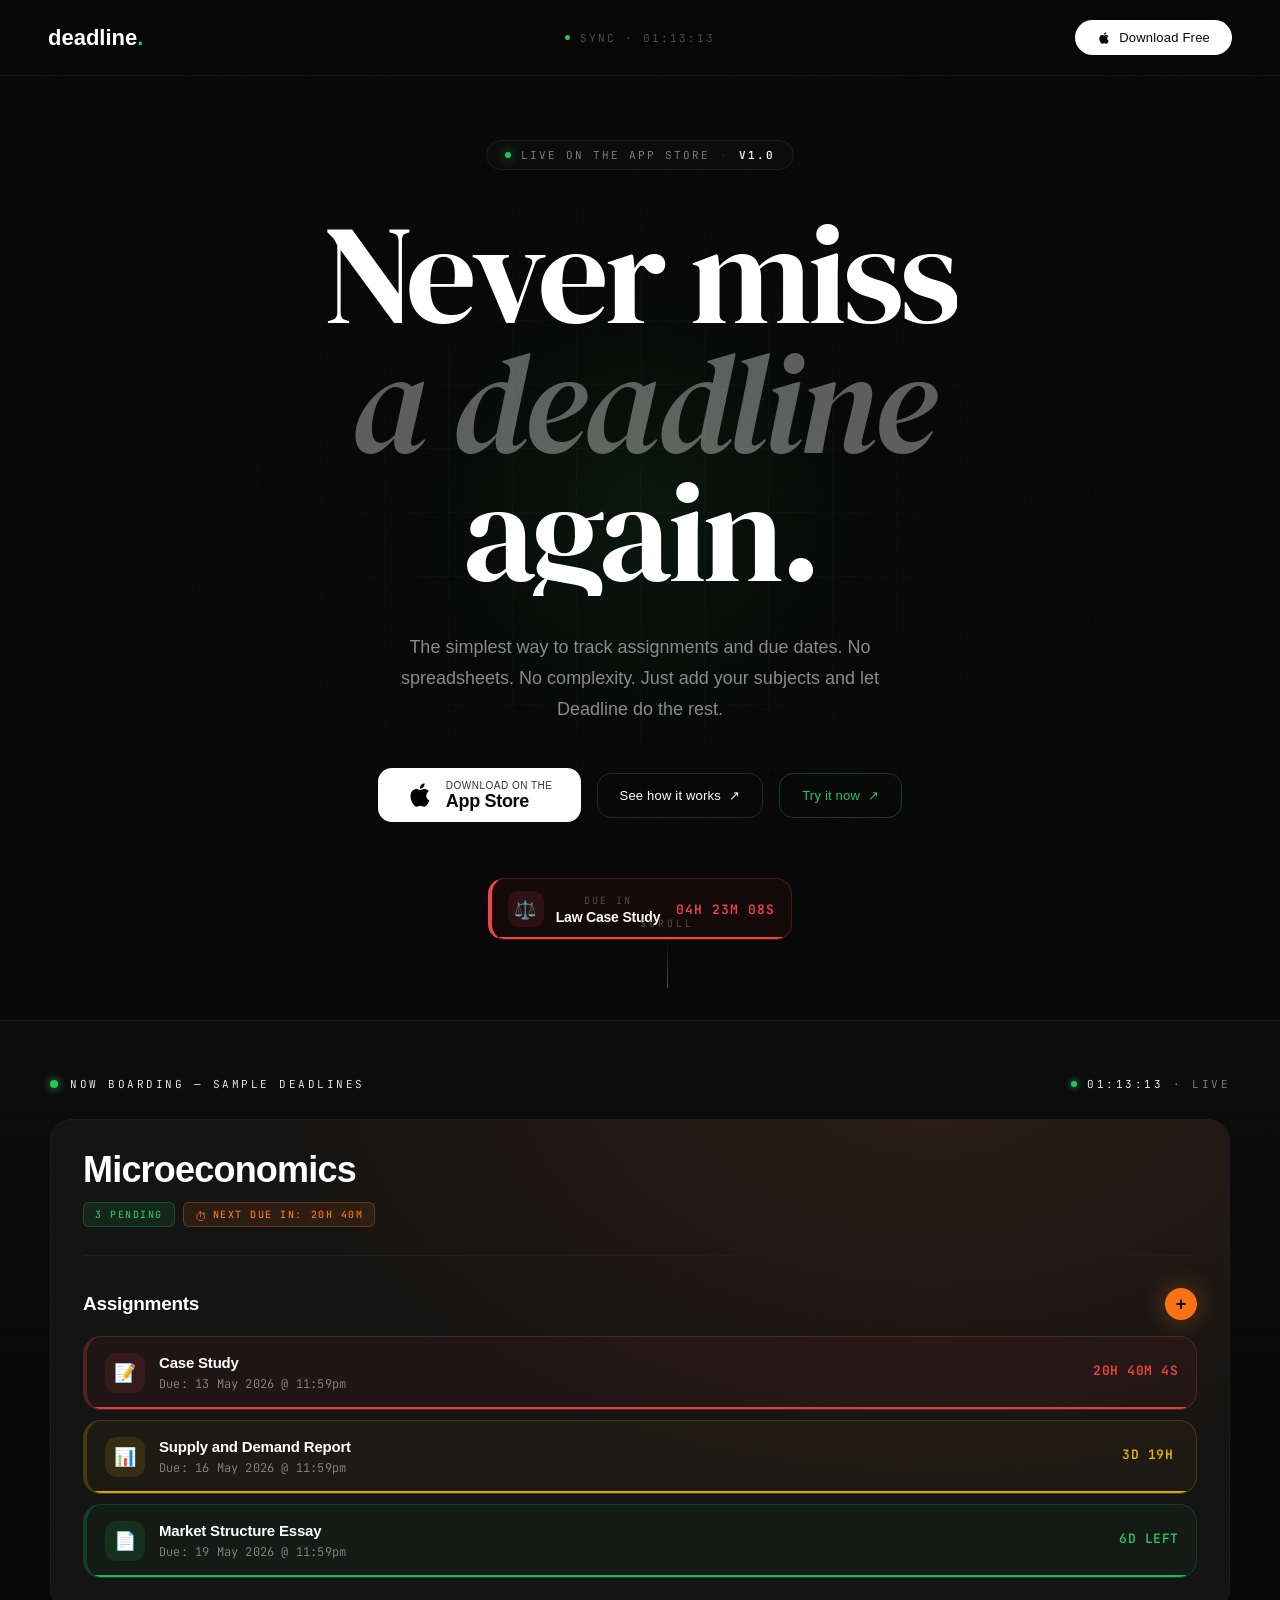
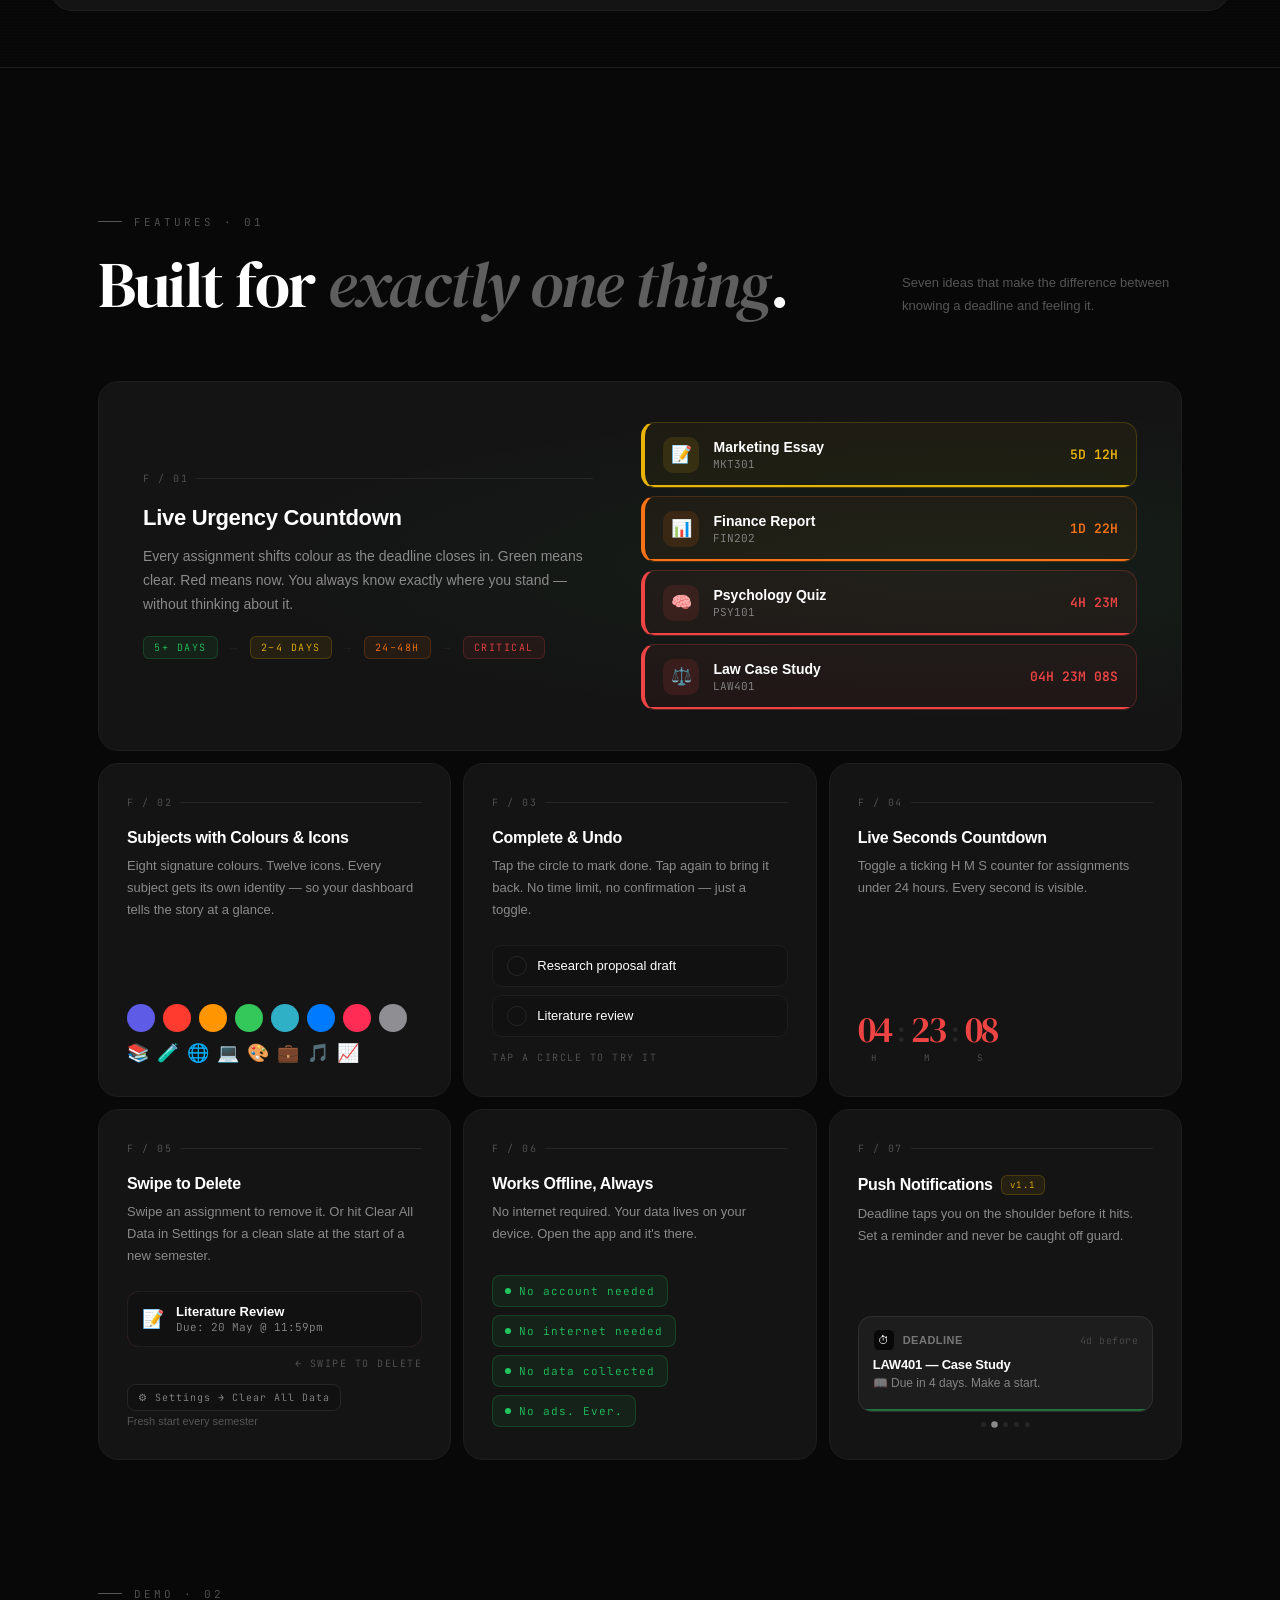
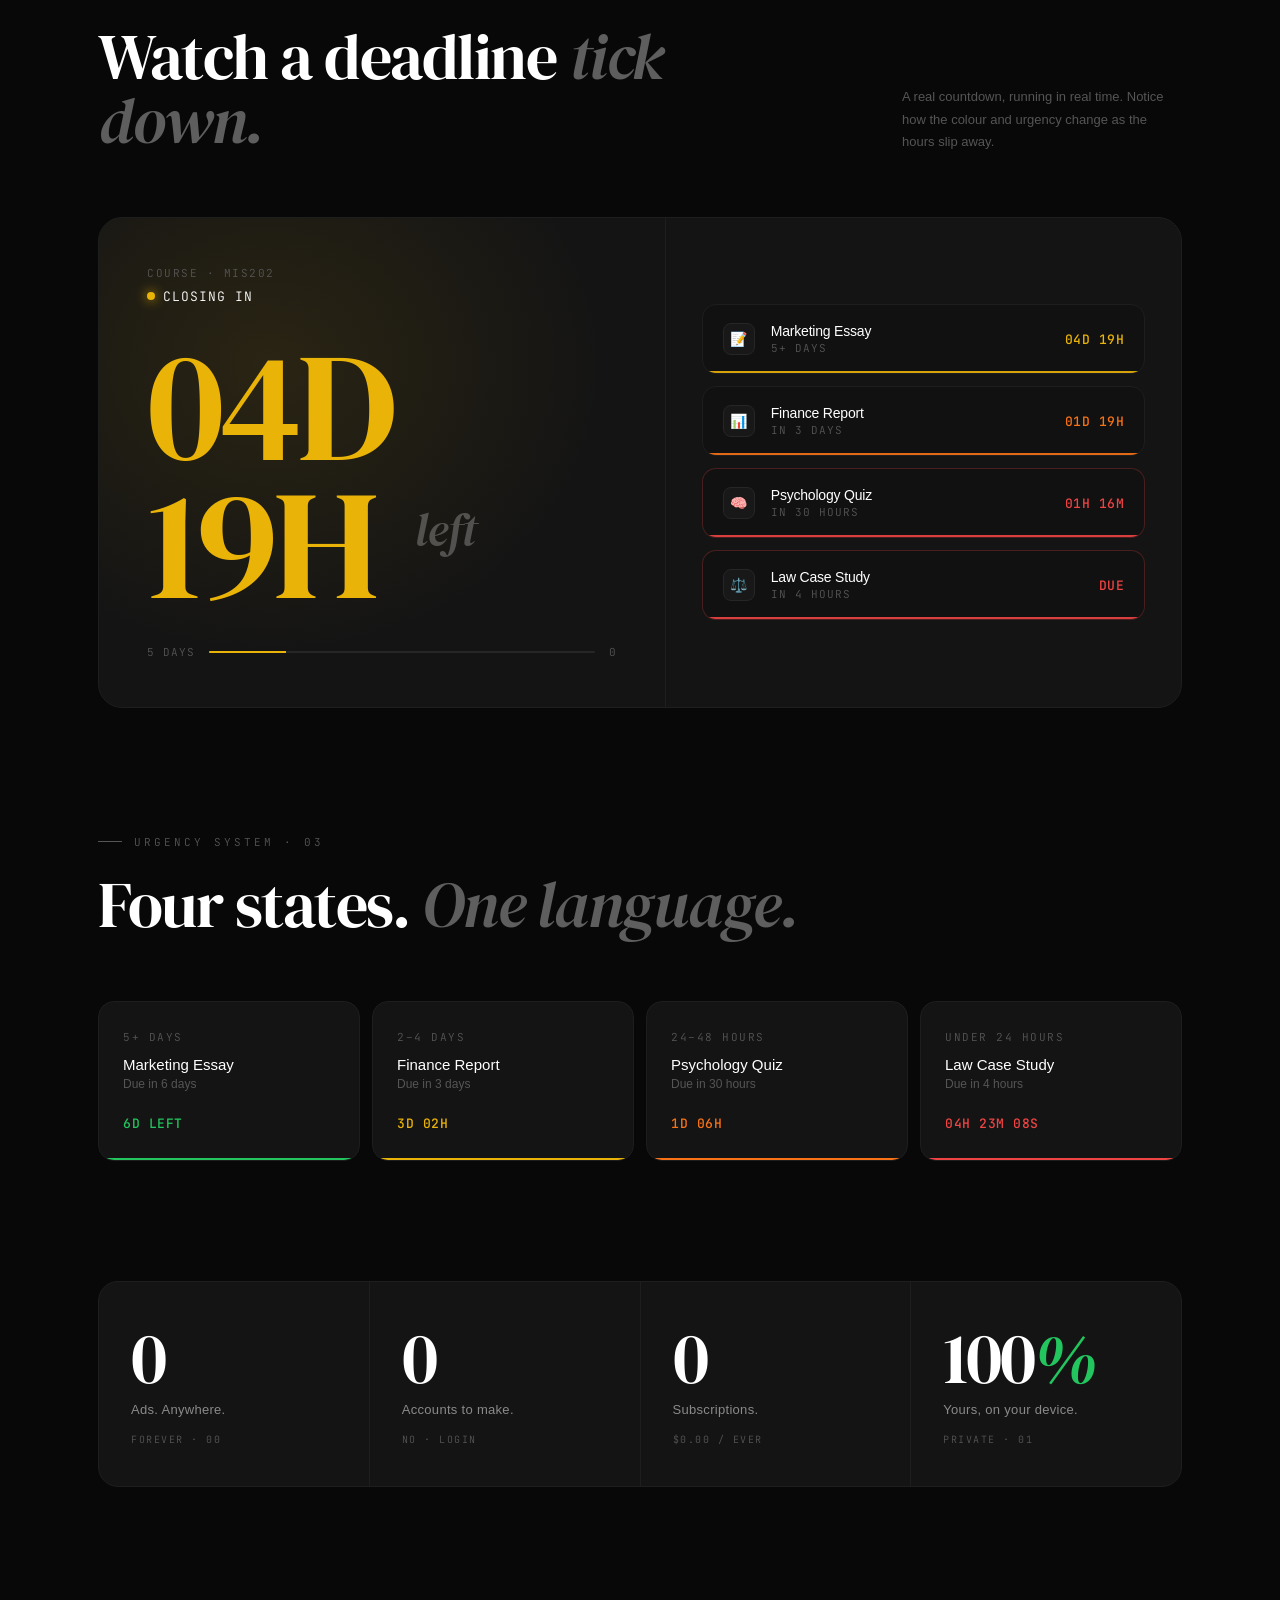
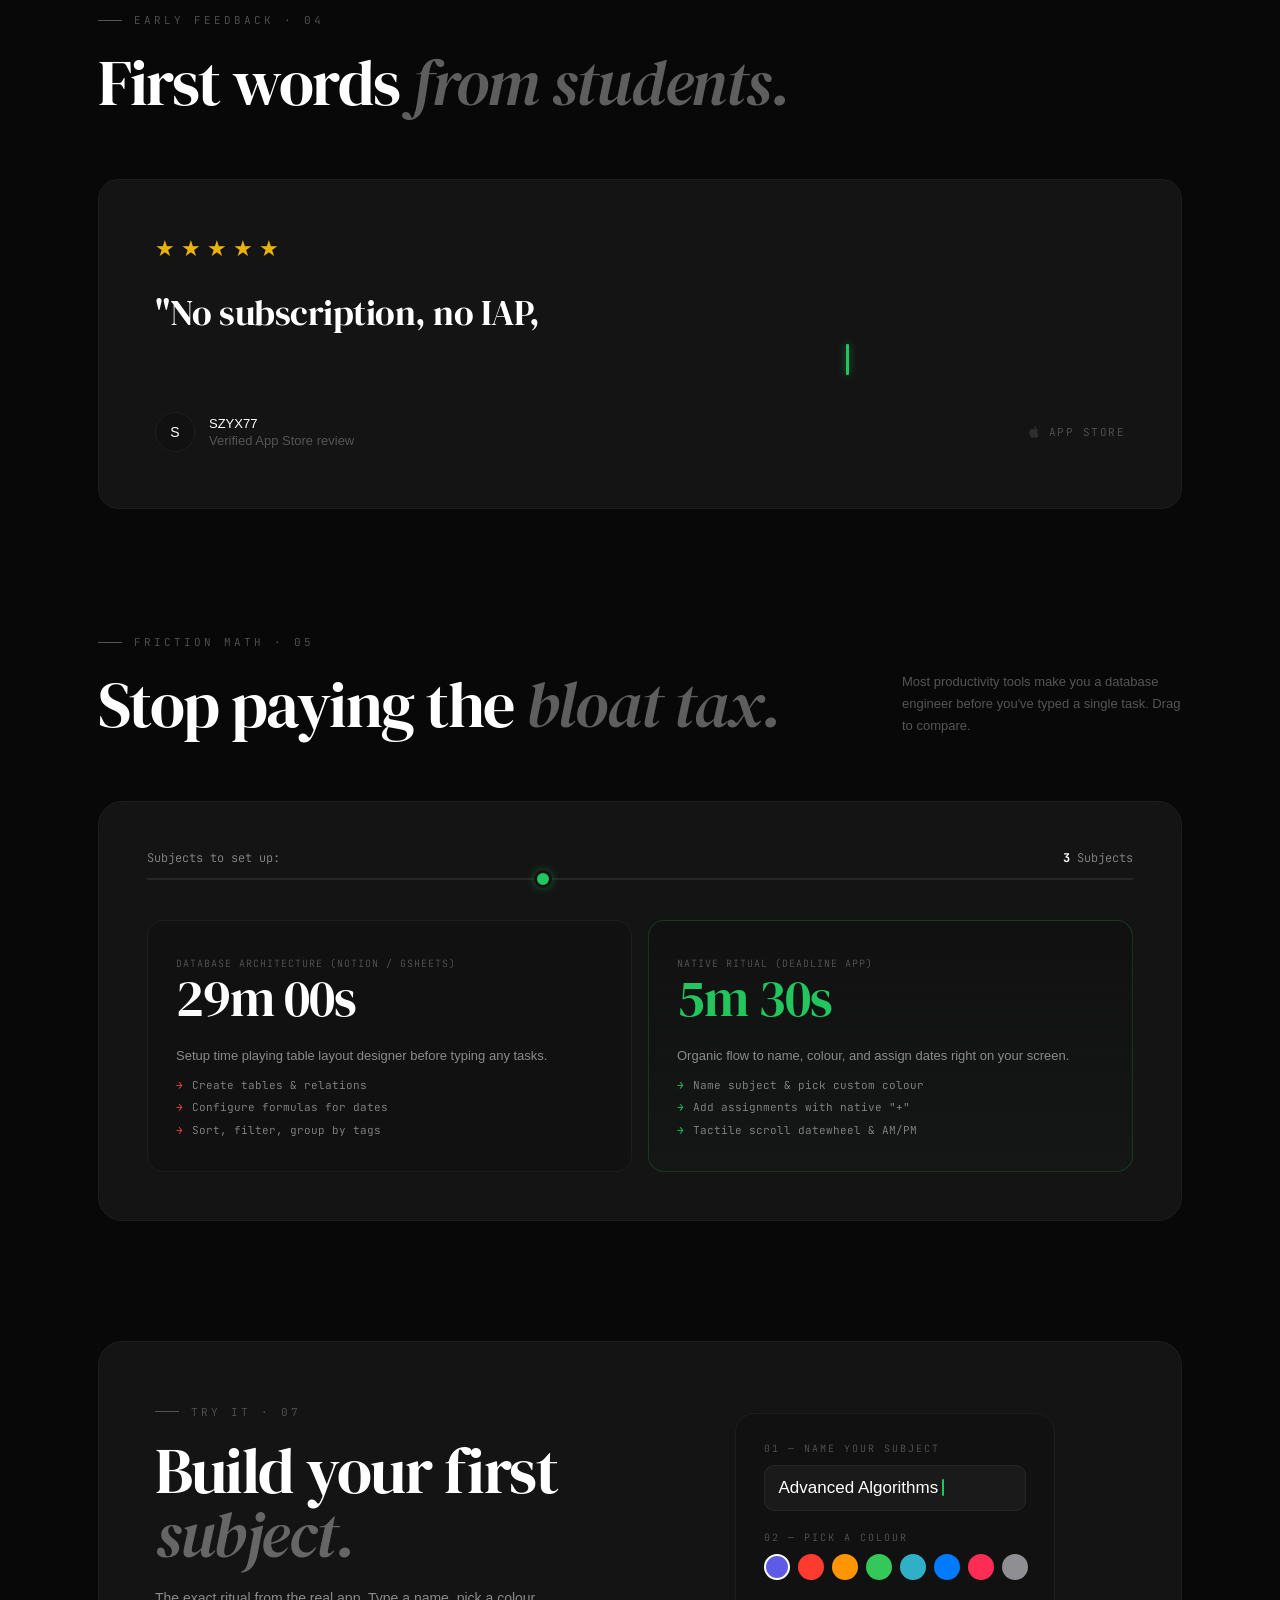
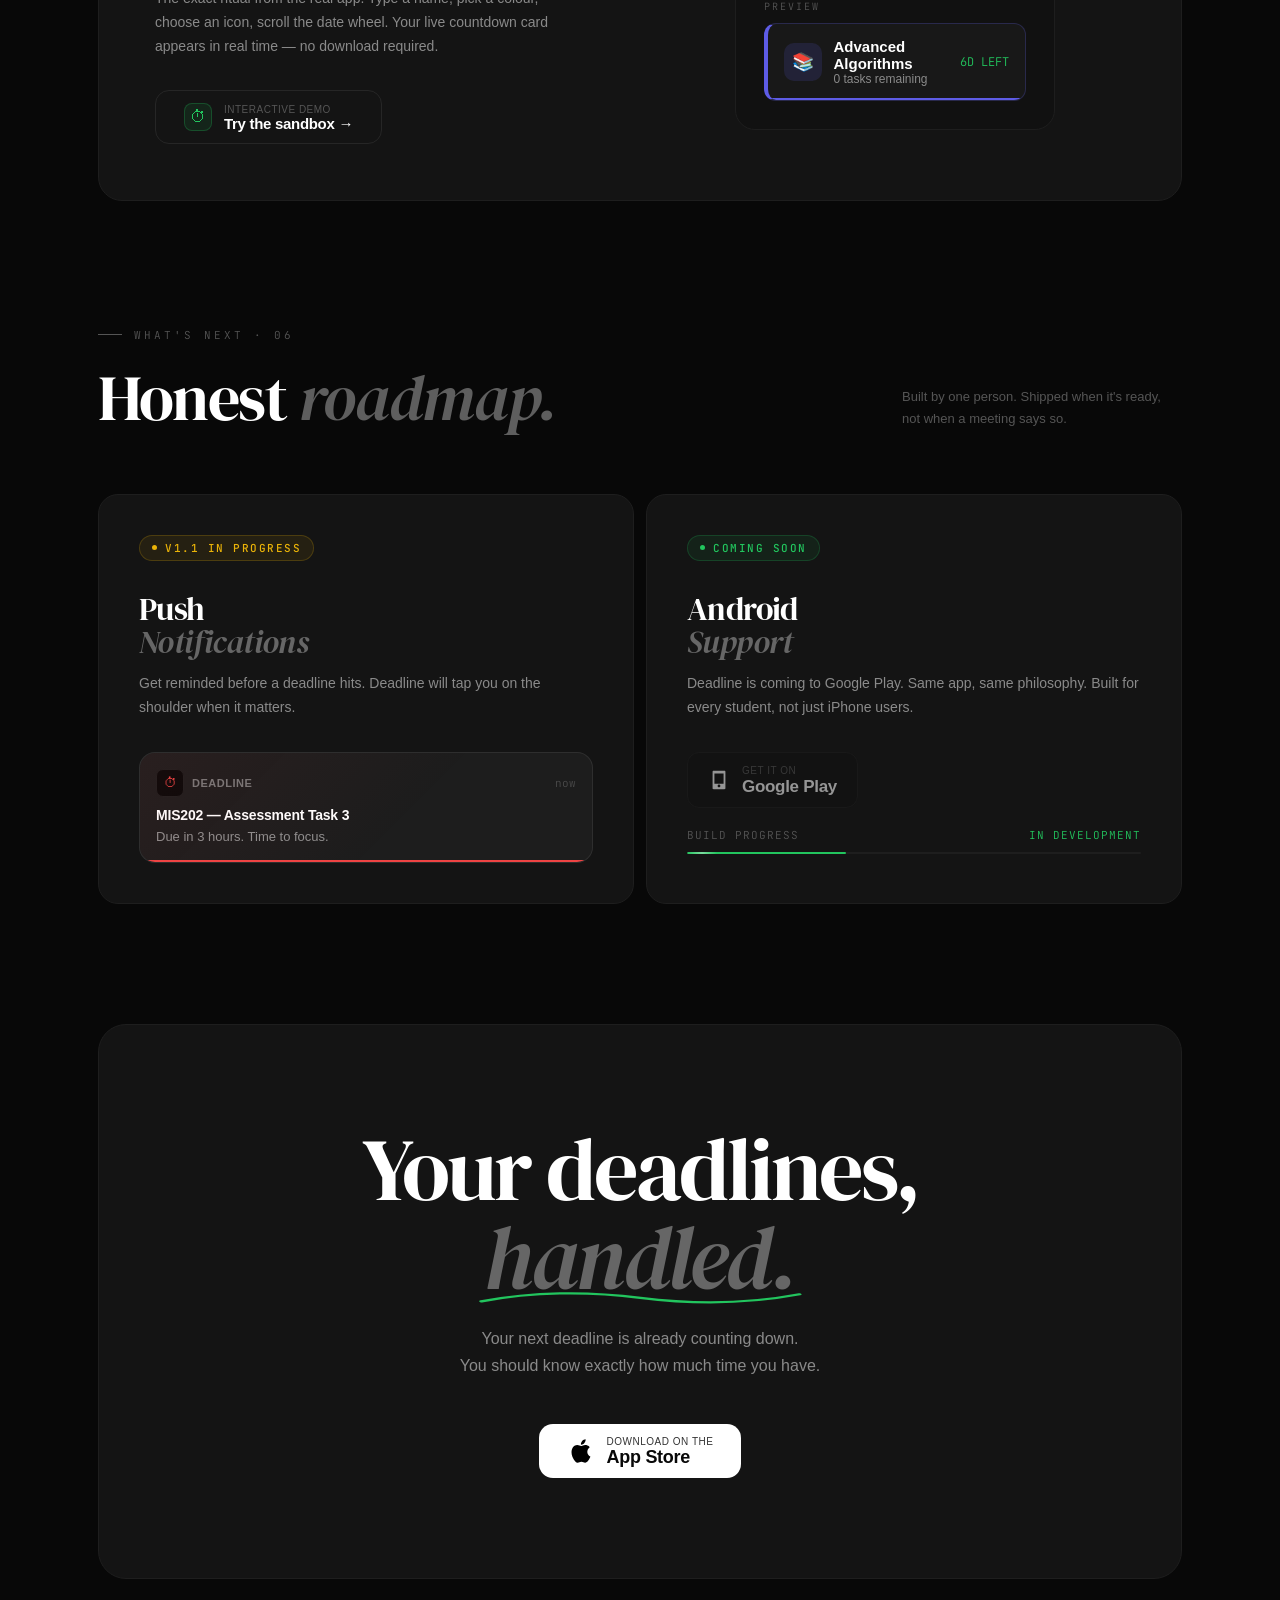
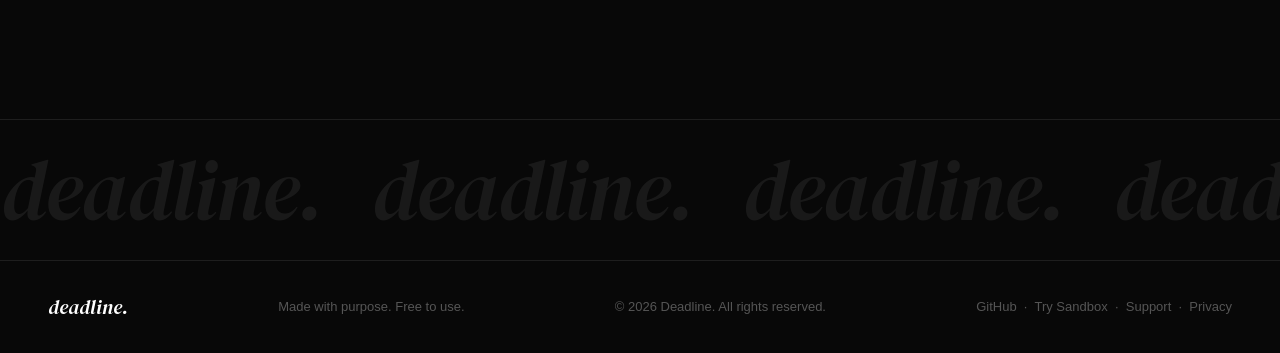
==== index.html @ 19427eda "feat: add Umami analytics to website" ====
<!DOCTYPE html>
<html lang="en">
<head>
<meta charset="UTF-8">
<meta name="viewport" content="width=device-width, initial-scale=1.0">
<title>Deadline. — Never Miss an Assignment Again</title>
<meta name="description" content="The simplest way for students to track assignments and due dates. Free, no login, no ads. Built by a student, for students.">
<link rel="preconnect" href="https://api.fontshare.com" crossorigin>
<link rel="preconnect" href="https://fonts.googleapis.com" crossorigin>
<link href="https://api.fontshare.com/v2/css?f[]=satoshi@300,400,500,700&display=swap" rel="stylesheet">
<link href="https://fonts.googleapis.com/css2?family=DM+Serif+Display:ital@0;1&family=JetBrains+Mono:wght@400;500&display=swap" rel="stylesheet">
<style>
  :root {
    --black: #080808;
    --dark: #111111;
    --card: #141414;
    --card-2: #181818;
    --border: #1e1e1e;
    --border-2: #262626;
    --white: #ffffff;
    --muted: #555555;
    --muted-2: #8a8a8a;
    --green: #22c55e;
    --yellow: #eab308;
    --orange: #f97316;
    --red: #ef4444;
    --mono: 'JetBrains Mono', ui-monospace, monospace;
  }

  * { margin: 0; padding: 0; box-sizing: border-box; }
  html { scroll-behavior: smooth; }

  body {
    background: var(--black);
    color: var(--white);
    font-family: 'Satoshi', sans-serif;
    font-weight: 300;
    overflow-x: hidden;
    cursor: default;
  }

  /* ── NOISE OVERLAY ── */
  body::before {
    content: '';
    position: fixed;
    inset: 0;
    background-image: url("data:image/svg+xml,%3Csvg viewBox='0 0 256 256' xmlns='http://www.w3.org/2000/svg'%3E%3Cfilter id='noise'%3E%3CfeTurbulence type='fractalNoise' baseFrequency='0.9' numOctaves='4' stitchTiles='stitch'/%3E%3C/filter%3E%3Crect width='100%25' height='100%25' filter='url(%23noise)' opacity='0.03'/%3E%3C/svg%3E");
    pointer-events: none;
    z-index: 0;
    opacity: 0.4;
  }

  /* ── SCROLL PROGRESS BAR ── */
  .scroll-progress {
    position: fixed;
    top: 0; left: 0;
    height: 2px;
    width: 0%;
    background: linear-gradient(90deg, var(--green), var(--yellow) 40%, var(--orange) 75%, var(--red));
    z-index: 200;
    transition: width 0.08s linear;
  }

  /* ── NAV ── */
  nav {
    position: fixed;
    top: 0; left: 0; right: 0;
    z-index: 100;
    padding: 20px 48px;
    display: flex;
    justify-content: space-between;
    align-items: center;
    border-bottom: 1px solid rgba(255,255,255,0.04);
    backdrop-filter: blur(20px);
    background: rgba(8,8,8,0.8);
  }

  .nav-logo {
    font-family: 'Satoshi', sans-serif;
    font-size: 22px;
    font-weight: 700;
    color: var(--white);
    text-decoration: none;
    display: inline-flex;
    align-items: baseline;
  }
  .nav-logo span { color: var(--green); display: inline-block; transition: transform .3s ease; }
  .nav-logo:hover span { transform: translateY(-3px) scale(1.5); }

  .nav-time {
    position: absolute;
    left: 50%;
    top: 50%;
    transform: translate(-50%, -50%);
    font-family: var(--mono);
    font-size: 11px;
    letter-spacing: 2px;
    color: var(--muted);
    text-transform: uppercase;
    display: flex;
    gap: 10px;
    align-items: center;
  }
  .nav-time .dot {
    width: 5px; height: 5px;
    border-radius: 50%;
    background: var(--green);
    animation: pulse-dot 2s ease-in-out infinite;
  }

  .nav-cta {
    display: inline-flex;
    align-items: center;
    gap: 8px;
    padding: 10px 22px;
    background: var(--white);
    color: var(--black);
    border-radius: 100px;
    font-size: 13px;
    font-weight: 500;
    text-decoration: none;
    transition: all 0.2s;
    letter-spacing: 0.2px;
  }

  .nav-cta:hover { background: #e0e0e0; transform: translateY(-1px); }

  /* ── HERO ── */
  .hero {
    position: relative;
    min-height: 100vh;
    display: flex;
    flex-direction: column;
    align-items: center;
    justify-content: center;
    text-align: center;
    padding: 140px 24px 80px;
    z-index: 1;
    overflow: hidden;
  }

  /* hero grid backdrop */
  .hero-grid {
    position: absolute;
    inset: 0;
    background-image:
      linear-gradient(rgba(255,255,255,0.025) 1px, transparent 1px),
      linear-gradient(90deg, rgba(255,255,255,0.025) 1px, transparent 1px);
    background-size: 64px 64px;
    mask-image: radial-gradient(ellipse at center, black 0%, transparent 75%);
    -webkit-mask-image: radial-gradient(ellipse at center, black 0%, transparent 75%);
    pointer-events: none;
    animation: grid-drift 30s linear infinite;
  }
  @keyframes grid-drift {
    from { background-position: 0 0, 0 0; }
    to { background-position: 64px 64px, 64px 64px; }
  }

  /* hero spotlight follows cursor */
  .hero-spotlight {
    position: absolute;
    inset: 0;
    pointer-events: none;
    background: radial-gradient(circle 400px at var(--mx, 50%) var(--my, 50%), rgba(34,197,94,0.08), transparent 60%);
    transition: background-position 0.3s;
  }

  .hero-inner { position: relative; z-index: 2; display: flex; flex-direction: column; align-items: center; }

  .hero-eyebrow {
    display: inline-flex;
    align-items: center;
    gap: 10px;
    padding: 7px 18px;
    border: 1px solid var(--border);
    border-radius: 100px;
    font-size: 11px;
    color: var(--muted-2);
    letter-spacing: 2px;
    text-transform: uppercase;
    margin-bottom: 40px;
    animation: fadeUp 0.8s ease both;
    background: rgba(20,20,20,0.4);
    font-family: var(--mono);
  }

  .hero-eyebrow-dot {
    width: 6px; height: 6px;
    border-radius: 50%;
    background: var(--green);
    animation: pulse-dot 2s ease-in-out infinite;
    box-shadow: 0 0 12px var(--green);
  }
  .hero-eyebrow .sep { color: var(--border-2); }
  .hero-eyebrow .count { color: var(--white); font-weight: 500; }

  @keyframes pulse-dot {
    0%,100% { opacity: 1; transform: scale(1); }
    50% { opacity: 0.4; transform: scale(1.3); }
  }

  .hero h1 {
    font-family: 'DM Serif Display', serif;
    font-size: clamp(56px, 11vw, 140px);
    line-height: 0.92;
    letter-spacing: -4px;
    margin-bottom: 36px;
    font-weight: 400;
  }

  .hero h1 .line {
    display: block;
    overflow: hidden;
  }

  .hero h1 .line > span {
    display: inline-block;
    transform: translateY(110%);
    animation: rise 0.9s cubic-bezier(.2,.7,.2,1) forwards;
  }
  .hero h1 .line:nth-child(1) > span { animation-delay: 0.05s; }
  .hero h1 .line:nth-child(2) > span { animation-delay: 0.18s; }
  .hero h1 .line:nth-child(3) > span { animation-delay: 0.31s; }

  @keyframes rise {
    from { transform: translateY(110%); }
    to { transform: translateY(0); }
  }

  .hero h1 em {
    font-style: italic;
    color: rgba(255,255,255,0.35);
    font-family: 'DM Serif Display', serif;
  }

  /* scramble target — keeps inherited italic colour, no green flash */
  .scramble {
    display: inline-block;
    font-style: italic;
    position: relative;
  }

  .hero-sub {
    font-size: clamp(15px, 1.5vw, 18px);
    color: var(--muted-2);
    max-width: 520px;
    line-height: 1.7;
    margin-bottom: 44px;
    animation: fadeUp 0.8s 0.55s ease both;
    font-weight: 300;
  }

  .hero-actions {
    display: flex;
    gap: 16px;
    align-items: center;
    flex-wrap: wrap;
    justify-content: center;
    animation: fadeUp 0.8s 0.7s ease both;
    margin-bottom: 56px;
  }

  /* Live countdown chip below CTA */
  .live-chip {
    display: inline-flex;
    align-items: center;
    gap: 12px;
    padding: 12px 16px;
    border: 1px solid rgba(239,68,68,0.25);
    border-left: 4px solid var(--red);
    border-radius: 16px;
    background: rgba(239,68,68,0.05);
    font-family: var(--mono);
    font-size: 12px;
    letter-spacing: 1px;
    color: var(--muted-2);
    animation: fadeUp 0.8s 0.85s ease both;
    position: relative;
    overflow: hidden;
  }
  .live-chip .live-icon {
    width: 36px; height: 36px;
    border-radius: 10px;
    background: rgba(239,68,68,0.12);
    display: grid; place-items: center;
    font-size: 18px;
    flex-shrink: 0;
  }
  .live-chip .live-label { color: var(--muted); font-size: 10px; letter-spacing: 2px; text-transform: uppercase; margin-bottom: 2px; }
  .live-chip .live-title { color: var(--white); font-family: 'Satoshi', sans-serif; font-weight: 600; letter-spacing: -0.2px; font-size: 14px; }
  .live-chip .live-time { color: var(--red); font-weight: 600; font-size: 13px; margin-left: 4px; }
  .live-chip .live-pulse {
    position: absolute;
    bottom: 0; left: 0; right: 0;
    height: 2px;
    background: var(--red);
    animation: pulse-line 1.2s ease-in-out infinite;
  }

  /* ── APP STORE BADGE ── */
  .appstore-badge {
    display: inline-flex;
    align-items: center;
    gap: 12px;
    padding: 12px 28px;
    background: var(--white);
    color: var(--black);
    border-radius: 14px;
    text-decoration: none;
    transition: all 0.25s;
    position: relative;
    overflow: hidden;
  }
  .appstore-badge::after {
    content: '';
    position: absolute;
    inset: 0;
    background: linear-gradient(120deg, transparent 30%, rgba(0,0,0,0.06) 50%, transparent 70%);
    transform: translateX(-100%);
    transition: transform 0.6s ease;
  }
  .appstore-badge:hover { background: #e8e8e8; transform: translateY(-2px); box-shadow: 0 12px 40px rgba(255,255,255,0.1); }
  .appstore-badge:hover::after { transform: translateX(100%); }

  .appstore-badge-left svg { display: block; }

  .appstore-badge-text {
    display: flex;
    flex-direction: column;
    align-items: flex-start;
    gap: 1px;
  }

  .appstore-badge-text .small {
    font-size: 10px;
    font-weight: 400;
    letter-spacing: 0.5px;
    color: #333;
    text-transform: uppercase;
  }

  .appstore-badge-text .big {
    font-size: 18px;
    font-weight: 600;
    color: var(--black);
    letter-spacing: -0.3px;
    line-height: 1;
  }

  .ghost-btn {
    display: inline-flex;
    align-items: center;
    gap: 8px;
    padding: 14px 22px;
    border: 1px solid var(--border-2);
    border-radius: 14px;
    color: var(--white);
    text-decoration: none;
    font-size: 13px;
    font-weight: 400;
    letter-spacing: 0.2px;
    transition: all .2s;
    font-family: 'Satoshi', sans-serif;
  }
  .ghost-btn:hover { border-color: var(--muted); background: var(--card); }
  .ghost-btn .arrow { transition: transform .3s; }
  .ghost-btn:hover .arrow { transform: translate(2px, -2px); }

  /* ── SCROLL INDICATOR ── */
  .scroll-hint {
    position: absolute;
    bottom: 32px;
    left: 50%;
    transform: translateX(-50%);
    display: flex;
    flex-direction: column;
    align-items: center;
    gap: 10px;
    color: var(--muted);
    font-size: 10px;
    letter-spacing: 3px;
    text-transform: uppercase;
    font-family: var(--mono);
    animation: fadeUp 1s 1s ease both;
    z-index: 3;
  }

  .scroll-line {
    width: 1px;
    height: 48px;
    background: linear-gradient(to bottom, transparent, var(--muted));
    position: relative;
    overflow: hidden;
  }
  .scroll-line::after {
    content: '';
    position: absolute;
    top: -50%;
    left: 0; right: 0;
    height: 30%;
    background: linear-gradient(to bottom, transparent, var(--green));
    animation: scrollLine 2.2s ease-in-out infinite;
  }

  @keyframes scrollLine {
    0% { transform: translateY(0); }
    100% { transform: translateY(350%); }
  }

  /* ── DEPARTURES BOARD ── */
  .board-wrap {
    position: relative;
    z-index: 1;
    padding: 56px 48px;
    border-top: 1px solid var(--border);
    border-bottom: 1px solid var(--border);
    background:
      linear-gradient(180deg, rgba(20,20,20,0.4), rgba(8,8,8,0.4)),
      repeating-linear-gradient(0deg, rgba(255,255,255,0.012) 0, rgba(255,255,255,0.012) 1px, transparent 1px, transparent 3px);
  }
  .board-inner {
    max-width: 1180px;
    margin: 0 auto;
  }
  .board-header {
    display: flex;
    justify-content: space-between;
    align-items: center;
    margin-bottom: 28px;
    font-family: var(--mono);
    font-size: 11px;
    letter-spacing: 2.5px;
    text-transform: uppercase;
    color: var(--muted);
  }
  .board-title { display: inline-flex; align-items: center; gap: 12px; color: var(--white); }
  .board-lamp {
    width: 8px; height: 8px;
    border-radius: 50%;
    background: var(--green);
    box-shadow: 0 0 10px var(--green);
    animation: pulse-dot 2s ease-in-out infinite;
  }
  .board-clock { color: var(--muted-2); display: inline-flex; gap: 10px; align-items: center; }
  .board-clock .dot {
    width: 6px; height: 6px; border-radius: 50%;
    background: var(--green);
    box-shadow: 0 0 6px var(--green);
    animation: pulse-dot 1.4s ease-in-out infinite;
  }
  .board-clock #boardClock { color: var(--white); font-variant-numeric: tabular-nums; }

  /* ── SAMPLE APP MOCK (replaces departures table) ── */
  .app-mock {
    border: 1px solid var(--border);
    border-radius: 22px;
    overflow: hidden;
    background: var(--card);
    padding: 32px;
    position: relative;
  }
  .app-mock::before {
    content: '';
    position: absolute;
    inset: 0;
    background: radial-gradient(ellipse at 75% -10%, rgba(249,115,22,0.10), transparent 55%);
    pointer-events: none;
  }
  .app-mock-inner { position: relative; z-index: 1; }
  .app-mock-head {
    margin-bottom: 32px;
    padding-bottom: 28px;
    border-bottom: 1px solid var(--border);
  }
  .app-mock-subject {
    font-family: 'Satoshi', sans-serif;
    font-size: clamp(26px, 3.2vw, 36px);
    font-weight: 700;
    letter-spacing: -0.8px;
    margin-bottom: 14px;
    color: var(--white);
    line-height: 1;
  }
  .app-mock-meta {
    display: flex; gap: 8px; align-items: center;
    flex-wrap: wrap;
  }
  .chip {
    display: inline-flex; align-items: center; gap: 6px;
    padding: 5px 11px;
    border-radius: 6px;
    font-family: var(--mono);
    font-size: 10px;
    letter-spacing: 1.5px;
    font-weight: 500;
    text-transform: uppercase;
  }
  .chip-green { background: rgba(34,197,94,0.10); color: var(--green); border: 1px solid rgba(34,197,94,0.28); }
  .chip-orange { background: rgba(249,115,22,0.10); color: var(--orange); border: 1px solid rgba(249,115,22,0.30); }
  .chip-orange .chip-icon {
    width: 12px; height: 12px;
    font-size: 12px;
    display: inline-grid; place-items: center;
  }
  .chip-orange #nextDue {
    color: var(--orange);
    font-variant-numeric: tabular-nums;
    margin-left: 2px;
  }

  .app-mock-section-head {
    display: flex; align-items: center; justify-content: space-between;
    margin-bottom: 16px;
  }
  .app-mock-section-label {
    font-family: 'Satoshi', sans-serif;
    font-size: 19px;
    font-weight: 700;
    letter-spacing: -0.3px;
    color: var(--white);
  }
  .app-mock-plus {
    width: 32px; height: 32px;
    border-radius: 50%;
    background: var(--orange);
    color: var(--black);
    display: grid; place-items: center;
    font-size: 18px;
    font-weight: 700;
    box-shadow: 0 0 24px rgba(249,115,22,0.4);
    line-height: 1;
  }

  .app-cards {
    display: flex;
    flex-direction: column;
    gap: 10px;
  }
  .app-card {
    position: relative;
    background: rgba(255,255,255,0.03);
    border: 1px solid rgba(255,255,255,0.08);
    border-left-width: 4px;
    border-radius: 18px;
    padding: 16px 18px;
    display: flex;
    align-items: center;
    gap: 14px;
    overflow: hidden;
    transition: transform .25s ease;
  }
  .app-card:hover { transform: translateY(-1px); }

  .app-card[data-color="green"] { border-left-color: var(--green); border-color: rgba(34,197,94,0.2); background: rgba(34,197,94,0.04); }
  .app-card[data-color="yellow"] { border-left-color: var(--yellow); border-color: rgba(234,179,8,0.2); background: rgba(234,179,8,0.04); }
  .app-card[data-color="orange"] { border-left-color: var(--orange); border-color: rgba(249,115,22,0.2); background: rgba(249,115,22,0.04); }
  .app-card[data-color="red"] { border-left-color: var(--red); border-color: rgba(239,68,68,0.25); background: rgba(239,68,68,0.05); }

  .ac-icon {
    width: 40px; height: 40px;
    border-radius: 12px;
    display: flex; align-items: center; justify-content: center;
    font-size: 18px;
    flex-shrink: 0;
  }
  .app-card[data-color="green"] .ac-icon { background: rgba(34,197,94,0.12); }
  .app-card[data-color="yellow"] .ac-icon { background: rgba(234,179,8,0.12); }
  .app-card[data-color="orange"] .ac-icon { background: rgba(249,115,22,0.12); }
  .app-card[data-color="red"] .ac-icon { background: rgba(239,68,68,0.12); }

  .ac-body { min-width: 0; flex: 1; }
  .ac-title {
    color: var(--white);
    font-family: 'Satoshi', sans-serif;
    font-weight: 600;
    font-size: 15px;
    letter-spacing: -0.2px;
    margin: 0 0 3px;
    line-height: 1.25;
    white-space: nowrap;
    overflow: hidden;
    text-overflow: ellipsis;
  }
  .ac-due {
    color: var(--muted-2);
    font-size: 12px;
    font-family: var(--mono);
    letter-spacing: 0.2px;
  }
  .ac-time {
    font-family: var(--mono);
    font-size: 13px;
    font-weight: 600;
    letter-spacing: 0.5px;
    font-variant-numeric: tabular-nums;
    white-space: nowrap;
    flex-shrink: 0;
  }
  .app-card[data-color="green"] .ac-time { color: var(--green); }
  .app-card[data-color="yellow"] .ac-time { color: var(--yellow); }
  .app-card[data-color="orange"] .ac-time { color: var(--orange); }
  .app-card[data-color="red"] .ac-time { color: var(--red); }

  .ac-line {
    position: absolute;
    bottom: 0; left: 0; right: 0;
    height: 2px;
    opacity: 0.9;
  }
  .app-card[data-color="green"] .ac-line { background: var(--green); }
  .app-card[data-color="yellow"] .ac-line { background: var(--yellow); }
  .app-card[data-color="orange"] .ac-line { background: var(--orange); }
  .app-card[data-color="red"] .ac-line { background: var(--red); animation: pulse-line 1.2s ease-in-out infinite; }

  /* split-flap reel */
  .flip {
    display: inline-block;
    position: relative;
    overflow: hidden;
    line-height: 1.15;
    vertical-align: baseline;
    min-width: 7ch;
  }
  .flip-cur, .flip-nxt {
    display: inline-block;
    will-change: transform, opacity;
  }
  .flip-nxt {
    position: absolute;
    left: 0; top: 0;
    transform: translateY(100%);
    opacity: 0;
  }
  .flip.flipping .flip-cur { animation: flip-up .55s cubic-bezier(.4,0,.2,1) forwards; }
  .flip.flipping .flip-nxt { animation: flip-in .55s cubic-bezier(.4,0,.2,1) forwards; }
  @keyframes flip-up {
    0%   { transform: translateY(0);     opacity: 1; }
    49%  { transform: translateY(-55%);  opacity: 0.55; }
    50%  { transform: translateY(-55%);  opacity: 0; }
    100% { transform: translateY(-100%); opacity: 0; }
  }
  @keyframes flip-in {
    0%   { transform: translateY(100%);  opacity: 0; }
    50%  { transform: translateY(55%);   opacity: 0; }
    51%  { transform: translateY(55%);   opacity: 0.55; }
    100% { transform: translateY(0);     opacity: 1; }
  }


  /* ── SECTIONS ── */
  .section {
    position: relative;
    z-index: 1;
    padding: 140px 48px 60px;
    max-width: 1180px;
    margin: 0 auto;
  }

  .section-head {
    display: flex;
    justify-content: space-between;
    align-items: flex-end;
    gap: 24px;
    margin-bottom: 64px;
    flex-wrap: wrap;
  }

  .section-label {
    font-size: 11px;
    letter-spacing: 3px;
    text-transform: uppercase;
    color: var(--muted);
    display: inline-flex;
    align-items: center;
    gap: 12px;
    font-family: var(--mono);
  }
  .section-label::before {
    content: '';
    width: 24px; height: 1px;
    background: var(--muted);
  }

  .section-title {
    font-family: 'DM Serif Display', serif;
    font-size: clamp(36px, 5vw, 64px);
    letter-spacing: -1.5px;
    line-height: 1;
    max-width: 720px;
    font-weight: 400;
  }
  .section-title em {
    font-style: italic;
    color: rgba(255,255,255,0.35);
  }
  .section-aside {
    font-size: 13px;
    color: var(--muted);
    max-width: 280px;
    line-height: 1.7;
  }

  /* ── FEATURES ── */
  .features-grid {
    display: grid;
    grid-template-columns: 1fr 1fr 1fr;
    grid-template-rows: auto auto;
    gap: 12px;
  }

  /* F/01 — hero card, full width */
  .fc-hero {
    grid-column: 1 / -1;
    background: var(--card);
    border: 1px solid var(--border);
    border-radius: 20px;
    padding: 40px 44px;
    display: grid;
    grid-template-columns: 1fr 1.1fr;
    gap: 48px;
    align-items: center;
    overflow: hidden;
    position: relative;
  }
  .fc-hero::before {
    content: '';
    position: absolute;
    inset: 0;
    background: radial-gradient(ellipse at 80% 50%, rgba(34,197,94,0.06) 0%, transparent 60%);
    pointer-events: none;
  }
  .fc-hero-text { position: relative; z-index: 1; }
  .fc-hero-demo { position: relative; z-index: 1; display: flex; flex-direction: column; gap: 8px; }

  /* urgency shift demo inside F/01 */
  .fhd-card {
    border-radius: 14px;
    padding: 14px 18px;
    display: flex;
    align-items: center;
    gap: 14px;
    position: relative;
    overflow: hidden;
    transition: all 0.6s ease;
    border: 1px solid;
    border-left-width: 4px;
  }
  .fhd-icon {
    width: 36px; height: 36px;
    border-radius: 10px;
    display: flex; align-items: center; justify-content: center;
    font-size: 17px; flex-shrink: 0;
    transition: background 0.6s;
  }
  .fhd-name { font-size: 14px; font-weight: 600; color: var(--white); font-family: 'Satoshi', sans-serif; }
  .fhd-sub { font-size: 11px; color: var(--muted-2); font-family: var(--mono); margin-top: 2px; }
  .fhd-time { margin-left: auto; font-family: var(--mono); font-size: 13px; font-weight: 600; flex-shrink: 0; transition: color 0.6s; font-variant-numeric: tabular-nums; }
  .fhd-line { position: absolute; bottom: 0; left: 0; right: 0; height: 2px; transition: background 0.6s; }
  .fhd-card.is-red .fhd-line { animation: pulse-line 1.2s ease-in-out infinite; }

  .fhd-card.is-green { background: rgba(34,197,94,0.05); border-color: rgba(34,197,94,0.2); border-left-color: var(--green); }
  .fhd-card.is-green .fhd-icon { background: rgba(34,197,94,0.12); }
  .fhd-card.is-green .fhd-time { color: var(--green); }
  .fhd-card.is-green .fhd-line { background: var(--green); }

  .fhd-card.is-yellow { background: rgba(234,179,8,0.05); border-color: rgba(234,179,8,0.2); border-left-color: var(--yellow); }
  .fhd-card.is-yellow .fhd-icon { background: rgba(234,179,8,0.12); }
  .fhd-card.is-yellow .fhd-time { color: var(--yellow); }
  .fhd-card.is-yellow .fhd-line { background: var(--yellow); }

  .fhd-card.is-orange { background: rgba(249,115,22,0.05); border-color: rgba(249,115,22,0.2); border-left-color: var(--orange); }
  .fhd-card.is-orange .fhd-icon { background: rgba(249,115,22,0.12); }
  .fhd-card.is-orange .fhd-time { color: var(--orange); }
  .fhd-card.is-orange .fhd-line { background: var(--orange); }

  .fhd-card.is-red { background: rgba(239,68,68,0.06); border-color: rgba(239,68,68,0.25); border-left-color: var(--red); }
  .fhd-card.is-red .fhd-icon { background: rgba(239,68,68,0.12); }
  .fhd-card.is-red .fhd-time { color: var(--red); }
  .fhd-card.is-red .fhd-line { background: var(--red); }

  /* standard secondary feature cards */
  .fc {
    background: var(--card);
    border: 1px solid var(--border);
    border-radius: 20px;
    padding: 32px 28px;
    position: relative;
    overflow: hidden;
    transition: background 0.2s, border-color 0.2s;
    display: flex;
    flex-direction: column;
    gap: 0;
  }
  .fc:hover { background: var(--card-2); border-color: var(--border-2); }

  .fc-num {
    font-family: var(--mono);
    font-size: 10px;
    letter-spacing: 1.5px;
    color: var(--muted);
    margin-bottom: 20px;
    display: flex;
    align-items: center;
    gap: 8px;
  }
  .fc-num::after { content: ''; flex: 1; height: 1px; background: var(--border-2); }

  .fc-title {
    font-size: 16px;
    font-weight: 600;
    letter-spacing: -0.3px;
    color: var(--white);
    margin-bottom: 8px;
    font-family: 'Satoshi', sans-serif;
  }
  .fc-desc {
    font-size: 13px;
    color: var(--muted-2);
    line-height: 1.7;
    flex: 1;
  }
  .fc-visual {
    margin-top: 24px;
  }

  /* F/02 — colour swatches */
  .fc-swatches {
    display: flex;
    gap: 8px;
    flex-wrap: wrap;
  }
  .fc-swatch {
    width: 28px; height: 28px;
    border-radius: 50%;
    flex-shrink: 0;
  }

  /* F/03 — complete & undo */
  .fc-task {
    display: flex;
    align-items: center;
    gap: 10px;
    padding: 10px 14px;
    background: var(--dark);
    border: 1px solid var(--border);
    border-radius: 10px;
    font-size: 13px;
    font-family: 'Satoshi', sans-serif;
    font-weight: 500;
  }
  .fc-task.done { opacity: 0.45; }
  .fc-task.done .fc-task-name { text-decoration: line-through; color: var(--muted); }
  .fc-check {
    width: 20px; height: 20px;
    border-radius: 50%;
    border: 1.5px solid var(--border-2);
    flex-shrink: 0;
    display: flex; align-items: center; justify-content: center;
    font-size: 11px;
  }
  .fc-task.done .fc-check { background: var(--green); border-color: var(--green); color: #000; }
  .fc-task-name { flex: 1; color: var(--white); }
  .fc-undo {
    margin-top: 8px;
    display: inline-flex;
    align-items: center;
    gap: 6px;
    font-family: var(--mono);
    font-size: 10px;
    letter-spacing: 1px;
    color: var(--green);
    text-transform: uppercase;
    padding: 5px 10px;
    background: rgba(34,197,94,0.08);
    border-radius: 6px;
    border: 1px solid rgba(34,197,94,0.2);
    width: fit-content;
  }

  /* F/04 — live seconds */
  .fc-hms {
    display: flex;
    gap: 6px;
    align-items: baseline;
  }
  .fc-hms-unit {
    display: flex;
    flex-direction: column;
    align-items: center;
    gap: 4px;
  }
  .fc-hms-val {
    font-family: 'DM Serif Display', serif;
    font-size: 36px;
    font-weight: 400;
    letter-spacing: -2px;
    color: var(--red);
    font-variant-numeric: tabular-nums;
    line-height: 1;
  }
  .fc-hms-label {
    font-family: var(--mono);
    font-size: 9px;
    letter-spacing: 2px;
    color: var(--muted);
    text-transform: uppercase;
  }
  .fc-hms-sep {
    font-family: 'DM Serif Display', serif;
    font-size: 28px;
    color: var(--border-2);
    margin-bottom: 12px;
  }

  /* F/05 — swipe to delete */
  .fc-swipe-wrap {
    position: relative;
    border-radius: 12px;
    overflow: hidden;
    height: 56px;
  }
  .fc-swipe-delete {
    position: absolute;
    inset: 0;
    background: rgba(239,68,68,0.15);
    border: 1px solid rgba(239,68,68,0.25);
    border-radius: 12px;
    display: flex;
    align-items: center;
    justify-content: flex-end;
    padding-right: 16px;
    font-size: 18px;
  }
  .fc-swipe-card {
    position: absolute;
    inset: 0;
    background: var(--dark);
    border: 1px solid var(--border);
    border-radius: 12px;
    display: flex;
    align-items: center;
    gap: 12px;
    padding: 0 14px;
    transform: translateX(0);
    animation: swipe-demo 3.5s ease-in-out infinite;
  }
  @keyframes swipe-demo {
    0%,30%  { transform: translateX(0); }
    55%,75% { transform: translateX(-68px); }
    90%,100%{ transform: translateX(0); }
  }
  .fc-swipe-icon { font-size: 18px; flex-shrink: 0; }
  .fc-swipe-name { font-size: 13px; font-weight: 600; color: var(--white); font-family: 'Satoshi', sans-serif; }
  .fc-swipe-sub { font-size: 11px; color: var(--muted-2); font-family: var(--mono); margin-top: 1px; }
  .fc-swipe-hint {
    font-family: var(--mono);
    font-size: 10px;
    letter-spacing: 1.5px;
    color: var(--muted);
    text-transform: uppercase;
    margin-top: 10px;
    text-align: right;
  }
  .fc-clear-row { margin-top: 14px; }
  .fc-clear-badge {
    display: inline-flex;
    align-items: center;
    gap: 6px;
    font-family: var(--mono);
    font-size: 10px;
    letter-spacing: 1px;
    color: var(--muted-2);
    background: var(--dark);
    border: 1px solid var(--border-2);
    border-radius: 8px;
    padding: 6px 10px;
  }

  /* F/07 — notifications */
  .fc-notif-cycle {
    position: relative;
    height: 96px;
    overflow: hidden;
  }
  .fc-notif {
    background: rgba(255,255,255,0.04);
    border: 1px solid rgba(255,255,255,0.08);
    border-radius: 14px;
    padding: 12px 14px;
    position: relative;
    overflow: hidden;
  }
  .fc-notif-slide {
    position: absolute;
    inset: 0;
    border-radius: 14px;
    padding: 12px 14px;
    background: rgba(255,255,255,0.04);
    border: 1px solid rgba(255,255,255,0.08);
    overflow: hidden;
    opacity: 0;
    transform: translateY(14px);
    transition: opacity 0.4s ease, transform 0.4s ease;
    pointer-events: none;
  }
  .fc-notif-slide.active {
    opacity: 1;
    transform: translateY(0);
    pointer-events: auto;
  }
  .fc-notif-slide.exit {
    opacity: 0;
    transform: translateY(-14px);
  }
  .fc-notif-dots {
    display: flex;
    gap: 6px;
    justify-content: center;
    margin-top: 10px;
  }
  .fc-notif-dot {
    width: 5px; height: 5px;
    border-radius: 50%;
    background: var(--border-2);
    transition: background 0.3s, transform 0.3s;
  }
  .fc-notif-dot.active {
    background: var(--muted-2);
    transform: scale(1.3);
  }
  .fc-notif-header {
    display: flex;
    align-items: center;
    gap: 8px;
    margin-bottom: 6px;
  }
  .fc-notif-icon {
    width: 22px; height: 22px;
    border-radius: 6px;
    background: var(--black);
    border: 1px solid var(--border);
    display: flex; align-items: center; justify-content: center;
    font-size: 11px;
    flex-shrink: 0;
  }
  .fc-notif-app {
    font-size: 11px;
    font-weight: 600;
    color: rgba(255,255,255,0.4);
    letter-spacing: 0.5px;
    text-transform: uppercase;
    flex: 1;
    font-family: 'Satoshi', sans-serif;
  }
  .fc-notif-time {
    font-size: 10px;
    color: rgba(255,255,255,0.2);
    font-family: var(--mono);
    letter-spacing: 0.5px;
  }
  .fc-notif-title {
    font-size: 13px;
    font-weight: 600;
    color: var(--white);
    margin-bottom: 2px;
    font-family: 'Satoshi', sans-serif;
    letter-spacing: -0.2px;
  }
  .fc-notif-body {
    font-size: 12px;
    color: rgba(255,255,255,0.45);
    line-height: 1.5;
  }
  .fc-notif-bar {
    position: absolute;
    bottom: 0; left: 0; right: 0;
    height: 2px;
    background: var(--red);
    animation: pulse-line 1.4s ease-in-out infinite;
  }

  /* F/06 — offline */
  .fc-offline-badges {
    display: flex;
    flex-direction: column;
    gap: 8px;
  }
  .fc-badge {
    display: inline-flex;
    align-items: center;
    gap: 8px;
    padding: 8px 12px;
    border-radius: 8px;
    font-family: var(--mono);
    font-size: 11px;
    letter-spacing: 1px;
    width: fit-content;
  }
  .fc-badge.good { background: rgba(34,197,94,0.08); border: 1px solid rgba(34,197,94,0.2); color: var(--green); }
  .fc-badge.bad { background: rgba(239,68,68,0.06); border: 1px solid rgba(239,68,68,0.15); color: var(--muted); text-decoration: line-through; }
  .fc-badge-dot { width: 6px; height: 6px; border-radius: 50%; background: currentColor; flex-shrink: 0; }

  @media (max-width: 900px) {
    .features-grid { grid-template-columns: 1fr 1fr; }
    .fc-hero { grid-column: 1 / -1; grid-template-columns: 1fr; gap: 28px; }
  }
  @media (max-width: 600px) {
    .features-grid { grid-template-columns: 1fr; }
    .fc-hero { padding: 28px 24px; }
    .fc { padding: 28px 22px; }
  }

  /* ── URGENCY DEMO (auto-playing) ── */
  .demo-section {
    position: relative;
    z-index: 1;
    padding: 60px 48px 60px;
    max-width: 1180px;
    margin: 0 auto;
  }

  .demo-stage {
    border: 1px solid var(--border);
    border-radius: 24px;
    background: var(--card);
    overflow: hidden;
    display: grid;
    grid-template-columns: 1.1fr 1fr;
    min-height: 480px;
  }

  .demo-left {
    padding: 48px;
    border-right: 1px solid var(--border);
    display: flex;
    flex-direction: column;
    justify-content: space-between;
    gap: 32px;
    position: relative;
    overflow: hidden;
  }

  .demo-left::before {
    content: '';
    position: absolute;
    inset: 0;
    background: radial-gradient(ellipse at 30% 30%, var(--demo-glow, rgba(34,197,94,0.08)) 0%, transparent 60%);
    transition: background 1.5s ease;
    pointer-events: none;
  }

  .demo-meta {
    position: relative;
    z-index: 1;
    font-family: var(--mono);
    font-size: 11px;
    letter-spacing: 1.5px;
    color: var(--muted);
    text-transform: uppercase;
    display: flex;
    flex-direction: column;
    gap: 8px;
  }
  .demo-meta .demo-state {
    display: inline-flex; align-items: center; gap: 8px;
    font-size: 13px; color: var(--white);
    letter-spacing: 1px;
  }
  .demo-meta .demo-state .dot {
    width: 8px; height: 8px;
    border-radius: 50%;
    background: var(--demo-color, var(--green));
    box-shadow: 0 0 12px var(--demo-color, var(--green));
    transition: background 0.6s, box-shadow 0.6s;
  }

  .demo-clock {
    position: relative;
    z-index: 1;
    font-family: 'DM Serif Display', serif;
    font-size: clamp(64px, 12vw, 156px);
    line-height: 0.9;
    letter-spacing: -5px;
    color: var(--demo-color, var(--green));
    transition: color 0.6s ease;
    font-variant-numeric: tabular-nums;
  }
  .demo-clock .unit {
    color: rgba(255,255,255,0.25);
    font-size: 0.3em;
    margin-left: 12px;
    letter-spacing: -1px;
    vertical-align: super;
    font-style: italic;
  }

  .demo-progress-row {
    position: relative; z-index: 1;
    display: flex;
    align-items: center;
    gap: 14px;
    font-family: var(--mono);
    font-size: 11px;
    color: var(--muted);
    letter-spacing: 1px;
    text-transform: uppercase;
  }
  .demo-progress-bar {
    flex: 1;
    height: 2px;
    background: var(--border-2);
    border-radius: 2px;
    overflow: hidden;
    position: relative;
  }
  .demo-progress-fill {
    position: absolute;
    inset: 0 auto 0 0;
    width: 0%;
    background: var(--demo-color, var(--green));
    transition: width 0.6s ease, background 0.6s ease;
  }

  .demo-right {
    padding: 36px 36px 36px;
    display: flex;
    flex-direction: column;
    gap: 12px;
    justify-content: center;
  }

  .demo-card {
    position: relative;
    background: var(--dark);
    border: 1px solid var(--border);
    border-radius: 14px;
    padding: 18px 20px;
    overflow: hidden;
    transition: transform .5s ease, opacity .5s ease, border-color .5s ease;
    display: flex;
    align-items: center;
    gap: 16px;
  }
  .demo-card .demo-card-line {
    position: absolute;
    bottom: 0; left: 0; right: 0;
    height: 2px;
    background: currentColor;
    transition: background .6s, opacity .6s;
    opacity: 0.9;
  }
  .demo-card.urgent .demo-card-line {
    animation: pulse-line 1.2s ease-in-out infinite;
  }
  .demo-card .demo-card-icon {
    width: 32px; height: 32px;
    border-radius: 8px;
    background: var(--card-2);
    border: 1px solid var(--border-2);
    display: grid; place-items: center;
    color: var(--muted-2);
    font-size: 14px;
  }
  .demo-card .demo-card-title {
    font-size: 14px; font-weight: 500;
    letter-spacing: -0.2px;
    color: var(--white);
  }
  .demo-card .demo-card-sub {
    font-size: 11px; color: var(--muted);
    font-family: var(--mono);
    letter-spacing: 1px;
    margin-top: 2px;
    text-transform: uppercase;
  }
  .demo-card .demo-card-time {
    margin-left: auto;
    font-family: var(--mono);
    font-size: 13px;
    font-weight: 500;
    color: currentColor;
    letter-spacing: 0.5px;
    font-variant-numeric: tabular-nums;
  }
  .demo-card.is-green { color: var(--green); }
  .demo-card.is-yellow { color: var(--yellow); }
  .demo-card.is-orange { color: var(--orange); }
  .demo-card.is-red { color: var(--red); border-color: rgba(239,68,68,0.25); }

  @keyframes pulse-line {
    0%,100% { opacity: 1; }
    50% { opacity: 0.2; }
  }

  /* ── URGENCY STATIC CARDS ── */
  .urgency-section {
    position: relative;
    z-index: 1;
    padding: 60px 48px 60px;
    max-width: 1180px;
    margin: 0 auto;
  }

  .urgency-cards {
    display: grid;
    grid-template-columns: repeat(4, 1fr);
    gap: 12px;
  }

  .urgency-card {
    background: var(--card);
    border: 1px solid var(--border);
    border-radius: 16px;
    padding: 28px 24px;
    position: relative;
    overflow: hidden;
    transition: transform .3s;
  }
  .urgency-card:hover { transform: translateY(-3px); }

  .urgency-card-time {
    font-size: 11px;
    color: var(--muted);
    margin-bottom: 12px;
    font-family: var(--mono);
    letter-spacing: 1.5px;
    text-transform: uppercase;
  }

  .urgency-card-title {
    font-size: 15px;
    font-weight: 500;
    margin-bottom: 4px;
  }

  .urgency-card-due {
    font-size: 12px;
    color: var(--muted);
    margin-bottom: 24px;
  }

  .urgency-card-badge {
    font-size: 13px;
    font-weight: 500;
    letter-spacing: 0.5px;
    font-family: var(--mono);
    font-variant-numeric: tabular-nums;
  }

  .urgency-line {
    position: absolute;
    bottom: 0; left: 0; right: 0;
    height: 2px;
  }

  .card-green .urgency-line { background: var(--green); }
  .card-green .urgency-card-badge { color: var(--green); }
  .card-yellow .urgency-line { background: var(--yellow); }
  .card-yellow .urgency-card-badge { color: var(--yellow); }
  .card-orange .urgency-line { background: var(--orange); }
  .card-orange .urgency-card-badge { color: var(--orange); }
  .card-red .urgency-line { background: var(--red); animation: pulse-line 1.4s ease-in-out infinite; }
  .card-red .urgency-card-badge { color: var(--red); }

  /* ── STATS BAND ── */
  .stats-band {
    position: relative;
    z-index: 1;
    padding: 60px 48px;
    max-width: 1180px;
    margin: 0 auto;
  }
  .stats-grid {
    display: grid;
    grid-template-columns: repeat(4, 1fr);
    border: 1px solid var(--border);
    border-radius: 20px;
    overflow: hidden;
    background: var(--border);
    gap: 1px;
  }
  .stat {
    background: var(--card);
    padding: 40px 32px;
    display: flex;
    flex-direction: column;
    gap: 8px;
  }
  .stat-num {
    font-family: 'DM Serif Display', serif;
    font-size: clamp(48px, 6vw, 72px);
    line-height: 1;
    letter-spacing: -2px;
    color: var(--white);
    font-variant-numeric: tabular-nums;
  }
  .stat-num .pct { color: var(--green); font-style: italic; }
  .stat-label {
    font-size: 13px;
    color: var(--muted-2);
    letter-spacing: 0.3px;
  }
  .stat-tag {
    font-family: var(--mono);
    font-size: 10px;
    letter-spacing: 1.5px;
    color: var(--muted);
    text-transform: uppercase;
    margin-top: 8px;
  }

  /* ── REVIEW SECTION ── */
  .review-section {
    position: relative;
    z-index: 1;
    padding: 60px 48px 60px;
    max-width: 1180px;
    margin: 0 auto;
  }

  .review-card {
    border: 1px solid var(--border);
    border-radius: 20px;
    padding: 56px;
    background: var(--card);
    position: relative;
    overflow: hidden;
    display: flex;
    flex-direction: column;
    gap: 28px;
  }

  .review-card::before {
    content: '';
    position: absolute;
    top: -1px; left: 50%;
    transform: translateX(-50%);
    width: 160px; height: 1px;
    background: linear-gradient(to right, transparent, var(--yellow), transparent);
  }

  .review-stars {
    display: flex;
    gap: 6px;
  }

  .review-stars span {
    color: var(--yellow);
    font-size: 22px;
    display: inline-block;
    opacity: 0;
    transform: scale(0.2) rotate(-30deg);
    transition: opacity .35s cubic-bezier(.5,1.5,.3,1),
                transform .55s cubic-bezier(.5,1.6,.3,1);
    transform-origin: center;
  }
  .review-section.in-view .review-stars span { opacity: 1; transform: scale(1) rotate(0); }
  .review-section.in-view .review-stars span:nth-child(1) { transition-delay: .08s; }
  .review-section.in-view .review-stars span:nth-child(2) { transition-delay: .18s; }
  .review-section.in-view .review-stars span:nth-child(3) { transition-delay: .28s; }
  .review-section.in-view .review-stars span:nth-child(4) { transition-delay: .38s; }
  .review-section.in-view .review-stars span:nth-child(5) { transition-delay: .48s; }

  .review-quote {
    font-family: 'DM Serif Display', serif;
    font-size: clamp(22px, 3vw, 36px);
    line-height: 1.3;
    letter-spacing: -0.5px;
    color: var(--white);
    max-width: 820px;
    font-weight: 400;
  }
  .review-quote em {
    font-style: italic;
    color: rgba(255,255,255,0.45);
  }
  .review-quote .tc {
    opacity: 0;
    transition: opacity 0.12s linear;
  }
  .review-quote .tc.shown { opacity: 1; }
  .review-quote .type-cursor {
    display: inline-block;
    width: 3px;
    height: 0.85em;
    background: var(--green);
    vertical-align: -0.08em;
    margin-left: 6px;
    opacity: 0;
    border-radius: 1px;
    box-shadow: 0 0 8px rgba(34,197,94,0.6);
  }
  .review-section.in-view .review-quote .type-cursor {
    opacity: 1;
    animation: cursor-blink 0.9s steps(1) infinite;
  }
  .review-quote .type-cursor.faded { opacity: 0; transition: opacity .4s ease; animation: none; }
  @keyframes cursor-blink {
    0%, 50% { opacity: 1; }
    50.01%, 100% { opacity: 0; }
  }

  .review-meta {
    display: flex;
    align-items: center;
    gap: 14px;
  }

  .review-avatar {
    width: 40px; height: 40px;
    border-radius: 50%;
    background: var(--dark);
    border: 1px solid var(--border);
    display: flex;
    align-items: center;
    justify-content: center;
    font-size: 14px;
    font-weight: 500;
  }

  .review-author {
    font-size: 13px;
    color: var(--muted);
  }

  .review-author strong {
    color: var(--white);
    font-weight: 500;
    display: block;
    margin-bottom: 2px;
  }

  .review-source {
    margin-left: auto;
    display: flex;
    align-items: center;
    gap: 8px;
    font-size: 11px;
    color: var(--muted);
    letter-spacing: 1.5px;
    text-transform: uppercase;
    font-family: var(--mono);
  }

  /* ── ZERO BS ── */
  .zero-bs {
    position: relative;
    z-index: 1;
    padding: 60px 48px;
    max-width: 1180px;
    margin: 0 auto;
  }

  .zero-bs-grid {
    display: grid;
    grid-template-columns: repeat(3, 1fr);
    gap: 12px;
  }

  .zero-card {
    border: 1px solid var(--border);
    border-radius: 16px;
    padding: 32px 28px;
    display: flex;
    align-items: flex-start;
    gap: 16px;
    background: var(--card);
    transition: background .2s, transform .2s;
  }
  .zero-card:hover { background: var(--card-2); transform: translateY(-2px); }

  .zero-check {
    width: 26px; height: 26px;
    border-radius: 50%;
    background: rgba(34,197,94,0.1);
    border: 1px solid rgba(34,197,94,0.3);
    display: flex;
    align-items: center;
    justify-content: center;
    font-size: 12px;
    flex-shrink: 0;
    margin-top: 2px;
    color: var(--green);
  }
  .zero-text { font-size: 15px; font-weight: 500; letter-spacing: -0.2px; }
  .zero-sub { font-size: 13px; color: var(--muted-2); margin-top: 6px; line-height: 1.6; }

  /* ── WHATS NEXT ── */
  .whats-next {
    position: relative;
    z-index: 1;
    padding: 60px 48px;
    max-width: 1180px;
    margin: 0 auto;
  }

  .whats-next-grid {
    display: grid;
    grid-template-columns: 1fr 1fr;
    gap: 12px;
  }

  .next-card {
    border: 1px solid var(--border);
    border-radius: 20px;
    padding: 40px;
    background: var(--card);
    position: relative;
    overflow: hidden;
    display: flex;
    flex-direction: column;
    gap: 32px;
  }

  .next-card-label {
    display: inline-flex;
    align-items: center;
    gap: 8px;
    padding: 5px 12px;
    border-radius: 100px;
    font-size: 11px;
    font-weight: 500;
    letter-spacing: 1.5px;
    text-transform: uppercase;
    width: fit-content;
    font-family: var(--mono);
  }

  .label-v11 {
    background: rgba(234,179,8,0.08);
    border: 1px solid rgba(234,179,8,0.2);
    color: var(--yellow);
  }

  .label-android {
    background: rgba(34,197,94,0.08);
    border: 1px solid rgba(34,197,94,0.2);
    color: var(--green);
  }

  .label-dot {
    width: 5px; height: 5px;
    border-radius: 50%;
    background: currentColor;
    animation: pulse-dot 2s ease-in-out infinite;
  }

  .next-card-content h3 {
    font-family: 'DM Serif Display', serif;
    font-size: 32px;
    letter-spacing: -0.6px;
    margin-bottom: 12px;
    line-height: 1.05;
    font-weight: 400;
  }
  .next-card-content h3 em {
    font-style: italic;
    color: rgba(255,255,255,0.35);
  }

  .next-card-content p {
    font-size: 14px;
    color: var(--muted-2);
    line-height: 1.7;
  }

  .notif-mockup {
    background: rgba(255,255,255,0.04);
    border: 1px solid rgba(255,255,255,0.08);
    border-radius: 16px;
    padding: 16px;
    position: relative;
    overflow: hidden;
    animation: notif-pop 6s ease-in-out infinite;
  }
  @keyframes notif-pop {
    0%, 100% { transform: translateY(0); opacity: 1; }
    45% { transform: translateY(0); opacity: 1; }
    50% { transform: translateY(-6px); opacity: 0; }
    50.001% { transform: translateY(16px); opacity: 0; }
    55% { transform: translateY(0); opacity: 1; }
  }

  .notif-mockup::before {
    content: '';
    position: absolute;
    inset: 0;
    background: linear-gradient(135deg, rgba(239,68,68,0.06) 0%, transparent 60%);
    pointer-events: none;
  }

  .notif-header {
    display: flex;
    align-items: center;
    gap: 8px;
    margin-bottom: 10px;
  }

  .notif-app-icon {
    width: 28px; height: 28px;
    border-radius: 7px;
    background: var(--black);
    border: 1px solid var(--border);
    display: flex;
    align-items: center;
    justify-content: center;
    font-size: 13px;
    flex-shrink: 0;
    color: var(--red);
  }

  .notif-app-name {
    font-size: 11px;
    font-weight: 600;
    color: rgba(255,255,255,0.4);
    letter-spacing: 0.5px;
    text-transform: uppercase;
    flex: 1;
  }

  .notif-time {
    font-size: 11px;
    color: rgba(255,255,255,0.2);
    font-family: var(--mono);
  }

  .notif-title {
    font-size: 14px;
    font-weight: 600;
    color: var(--white);
    margin-bottom: 4px;
    letter-spacing: -0.2px;
  }

  .notif-body {
    font-size: 13px;
    color: rgba(255,255,255,0.5);
    line-height: 1.5;
  }

  .notif-urgency-bar {
    position: absolute;
    bottom: 0; left: 0; right: 0;
    height: 2px;
    background: var(--red);
    animation: pulse-line 1.4s ease-in-out infinite;
  }

  .android-mockup {
    display: flex;
    flex-direction: column;
    gap: 20px;
  }

  .android-badge {
    display: inline-flex;
    align-items: center;
    gap: 12px;
    padding: 12px 20px;
    border: 1px solid var(--border);
    border-radius: 12px;
    background: var(--dark);
    opacity: 0.55;
    filter: grayscale(1);
    width: fit-content;
  }

  .android-badge-text {
    display: flex;
    flex-direction: column;
    gap: 2px;
  }

  .android-badge-text .small {
    font-size: 10px;
    color: var(--muted);
    letter-spacing: 0.5px;
    text-transform: uppercase;
  }

  .android-badge-text .big {
    font-size: 17px;
    font-weight: 600;
    color: var(--white);
    letter-spacing: -0.3px;
    line-height: 1;
  }

  .android-progress {
    display: flex;
    flex-direction: column;
    gap: 10px;
  }

  .android-progress-label {
    display: flex;
    justify-content: space-between;
    font-size: 11px;
    color: var(--muted);
    font-family: var(--mono);
    letter-spacing: 1px;
    text-transform: uppercase;
  }

  .android-progress-label span:last-child {
    color: var(--green);
  }

  .android-progress-bar {
    height: 2px;
    background: var(--border);
    border-radius: 2px;
    overflow: hidden;
    position: relative;
  }

  .android-progress-fill {
    height: 100%;
    width: 35%;
    background: var(--green);
    border-radius: 2px;
    animation: progress-breathe 3s ease-in-out infinite;
  }
  .android-progress-fill::after {
    content: '';
    position: absolute;
    top: 0;
    left: 0;
    bottom: 0;
    width: 30px;
    background: linear-gradient(90deg, transparent, rgba(255,255,255,0.4), transparent);
    animation: shimmer 2.4s linear infinite;
  }

  @keyframes shimmer {
    from { transform: translateX(-30px); }
    to { transform: translateX(400px); }
  }
  @keyframes progress-breathe {
    0%, 100% { opacity: 1; }
    50% { opacity: 0.6; }
  }

  /* ── CTA SECTION ── */
  .cta-section {
    position: relative;
    z-index: 1;
    padding: 60px 48px 140px;
    max-width: 1180px;
    margin: 0 auto;
    text-align: center;
  }

  .cta-box {
    border: 1px solid var(--border);
    border-radius: 28px;
    padding: 100px 48px;
    background: var(--card);
    position: relative;
    overflow: hidden;
  }

  .cta-box::before {
    content: '';
    position: absolute;
    top: -1px; left: 50%;
    transform: translateX(-50%);
    width: 240px; height: 1px;
    background: linear-gradient(to right, transparent, var(--green), transparent);
  }

  /* concentric pulse rings in cta */
  .cta-box .rings {
    position: absolute;
    inset: 0;
    pointer-events: none;
    display: grid; place-items: center;
    overflow: hidden;
  }
  .cta-box .rings span {
    position: absolute;
    width: 200px; height: 200px;
    border-radius: 50%;
    border: 1px solid rgba(34,197,94,0.18);
    animation: ring-pulse 5s ease-out infinite;
    opacity: 0;
  }
  .cta-box .rings span:nth-child(2) { animation-delay: 1.66s; }
  .cta-box .rings span:nth-child(3) { animation-delay: 3.33s; }
  @keyframes ring-pulse {
    0% { transform: scale(0.5); opacity: 0; border-color: rgba(34,197,94,0.4); }
    30% { opacity: 1; }
    100% { transform: scale(5); opacity: 0; border-color: rgba(34,197,94,0); }
  }

  .cta-box .cta-inner { position: relative; z-index: 2; }

  .cta-box h2 {
    font-family: 'DM Serif Display', serif;
    font-size: clamp(40px, 7vw, 88px);
    letter-spacing: -3px;
    margin-bottom: 24px;
    line-height: 1;
    font-weight: 400;
  }

  .cta-box h2 em {
    font-style: italic;
    color: rgba(255,255,255,0.35);
    position: relative;
    display: inline-block;
  }
  .cta-box h2 em svg {
    position: absolute;
    left: -4%;
    bottom: -8%;
    width: 108%;
    height: 30%;
    overflow: visible;
  }
  .cta-box h2 em path {
    fill: none;
    stroke: var(--green);
    stroke-width: 2.5;
    stroke-linecap: round;
    stroke-dasharray: 400;
    stroke-dashoffset: 400;
  }
  .cta-box.in-view h2 em path {
    animation: underline-draw 1.4s 0.4s cubic-bezier(.65,.05,.36,1) forwards;
  }
  @keyframes underline-draw {
    from { stroke-dashoffset: 400; }
    to { stroke-dashoffset: 0; }
  }

  .cta-box p {
    color: var(--muted-2);
    font-size: 16px;
    margin-bottom: 44px;
    line-height: 1.7;
    max-width: 560px;
    margin-left: auto; margin-right: auto;
  }

  /* ── FOOTER ── */
  footer {
    position: relative;
    z-index: 1;
    border-top: 1px solid var(--border);
  }
  .footer-marquee {
    overflow: hidden;
    padding: 28px 0;
    border-bottom: 1px solid var(--border);
  }
  .marquee {
    display: flex;
    gap: 48px;
    width: max-content;
    animation: marquee-scroll 60s linear infinite;
    font-family: 'DM Serif Display', serif;
    line-height: 1;
    color: rgba(255,255,255,0.10);
    letter-spacing: -1px;
  }
  @keyframes marquee-scroll {
    from { transform: translateX(0); }
    to { transform: translateX(-50%); }
  }
  .footer-marquee .marquee {
    font-size: clamp(36px, 7vw, 84px);
    font-style: italic;
    color: rgba(255,255,255,0.07);
    animation-duration: 60s;
  }
  .footer-bottom {
    padding: 32px 48px;
    display: flex;
    justify-content: space-between;
    align-items: center;
    color: var(--muted);
    font-size: 13px;
    gap: 16px;
    flex-wrap: wrap;
  }

  .footer-logo {
    font-family: 'DM Serif Display', serif;
    font-size: 20px;
    color: var(--white);
    font-style: italic;
  }
  .footer-bottom a { color: inherit; text-decoration: none; transition: color .2s; }
  .footer-bottom a:hover { color: var(--white); }

  /* ── SCROLL REVEAL ── */
  .reveal {
    opacity: 0;
    transform: translateY(32px);
    transition: opacity 0.9s cubic-bezier(.2,.7,.2,1), transform 0.9s cubic-bezier(.2,.7,.2,1);
  }
  .reveal.in-view { opacity: 1; transform: translateY(0); }
  .reveal.delay-1 { transition-delay: 0.08s; }
  .reveal.delay-2 { transition-delay: 0.16s; }
  .reveal.delay-3 { transition-delay: 0.24s; }
  .reveal.delay-4 { transition-delay: 0.32s; }
  .reveal.delay-5 { transition-delay: 0.40s; }
  .reveal.delay-6 { transition-delay: 0.48s; }

  /* ── ANIMATIONS ── */
  @keyframes fadeUp {
    from { opacity: 0; transform: translateY(24px); }
    to { opacity: 1; transform: translateY(0); }
  }

  /* ── RESPONSIVE ── */
  @media (max-width: 900px) {
    .demo-stage { grid-template-columns: 1fr; }
    .demo-left { border-right: none; border-bottom: 1px solid var(--border); }
    .stats-grid { grid-template-columns: repeat(2, 1fr); }
  }
  @media (max-width: 768px) {
    nav { padding: 16px 24px; }
    .nav-time { display: none; }
    /* hide secondary hero buttons on mobile — keep only App Store */
    .hero-actions .ghost-btn:last-child { display: none; }
    /* sections padding */
    .section, .urgency-section, .zero-bs, .cta-section, .review-section,
    .whats-next, .stats-band, .demo-section, .calculator-section,
    .sandbox-teaser, .sandbox-teaser-inner { padding-left: 24px; padding-right: 24px; }
    .sandbox-teaser { padding: 40px 24px; }
    .sandbox-teaser-inner { padding: 32px 24px; grid-template-columns: 1fr; }
    .sandbox-teaser-right { display: none; }
    .whats-next-grid { grid-template-columns: 1fr; }
    .urgency-cards { grid-template-columns: repeat(2, 1fr); }
    .footer-bottom { flex-direction: column; gap: 16px; text-align: center; }
    .cta-box { padding: 64px 28px; }
    .review-card { padding: 36px 28px; }
    .review-source { display: none; }
    .section-head { margin-bottom: 40px; }
    .demo-left { padding: 32px 28px; }
    .demo-right { padding: 24px; }
    /* features hero card stacks */
    .fc-hero { grid-template-columns: 1fr; gap: 24px; padding: 28px 24px; }
    .fc-hero-demo .fhd-card { padding: 12px 14px; }
    .fhd-name { font-size: 13px; }
    .fhd-time { font-size: 12px; }
    /* HMS numbers scale down */
    .fc-hms-val { font-size: 28px; }
    /* live chip wraps cleanly */
    .live-chip { flex-wrap: wrap; max-width: 280px; }
    /* calc */
    .calc-right { grid-template-columns: 1fr; }
    .calc-container { padding: 28px 20px; }
    /* board */
    .board-wrap { padding: 36px 20px; }
    .app-mock { padding: 22px; }
    .app-mock-subject { font-size: 24px; }
    .app-card { padding: 12px 14px; gap: 10px; }
    .ac-icon { width: 34px; height: 34px; font-size: 16px; border-radius: 10px; }
    .ac-title { font-size: 14px; }
    .ac-due { font-size: 11px; }
    .ac-time { font-size: 11px; }
    .flip { min-width: 6ch; }
  }
  @media (max-width: 480px) {
    .hero h1 { letter-spacing: -2px; }
    .fc-hms-val { font-size: 22px; }
    .fc-hms-sep { font-size: 20px; }
    .urgency-cards { grid-template-columns: 1fr; }
    .stats-grid { grid-template-columns: 1fr 1fr; }
    .live-chip .live-time { font-size: 12px; }
    /* swipe card text wraps */
    .fc-swipe-name { font-size: 12px; }
    .fc-swipe-sub { font-size: 10px; }
  }
  /* ── TWEAKS: MOOD / PALETTE / ATMOSPHERE ── */

  /* MOOD — type voice + animation tempo */
  body.mood-editorial .feature-num { display: none; }
  body.mood-editorial .section-label::before { display: none; }
  body.mood-editorial .hero h1 .line:first-child > span,
  body.mood-editorial .hero h1 .line:last-child > span {
    font-style: italic;
    color: rgba(255,255,255,0.55);
  }
  body.mood-editorial .section-title em,
  body.mood-editorial .next-card-content h3 em,
  body.mood-editorial .cta-box h2 em,
  body.mood-editorial .hero h1 em {
    color: var(--white);
  }
  body.mood-editorial .ac-time,
  body.mood-editorial .urgency-card-badge,
  body.mood-editorial .demo-card .demo-card-time,
  body.mood-editorial .chip,
  body.mood-editorial .live-chip .live-time {
    font-family: 'DM Serif Display', serif;
    font-style: italic;
    text-transform: none;
    letter-spacing: -0.2px;
    font-size: 15px;
    font-weight: 400;
  }

  body.mood-engineered .section-title,
  body.mood-engineered .cta-box h2,
  body.mood-engineered .next-card-content h3,
  body.mood-engineered .hero h1,
  body.mood-engineered .app-mock-subject,
  body.mood-engineered .demo-clock {
    font-family: var(--mono);
    font-weight: 500;
    letter-spacing: -1.5px;
  }
  body.mood-engineered .section-title em,
  body.mood-engineered .cta-box h2 em,
  body.mood-engineered .next-card-content h3 em,
  body.mood-engineered .hero h1 em,
  body.mood-engineered .demo-clock .unit {
    font-family: var(--mono);
    font-style: normal;
    color: rgba(255,255,255,0.35);
  }
  body.mood-engineered .review-quote {
    font-family: var(--mono) !important;
    font-style: normal;
    font-size: clamp(18px, 2.2vw, 24px);
    letter-spacing: -0.3px;
    line-height: 1.5;
  }
  body.mood-engineered .review-quote em {
    font-family: var(--mono);
    font-style: normal;
    text-decoration: underline;
    text-underline-offset: 4px;
    text-decoration-thickness: 1px;
  }
  body.mood-engineered .nav-logo { font-family: var(--mono); letter-spacing: -1px; }

  /* PALETTE — urgency colour ramp */
  body.palette-sunset {
    --green: #facc15;
    --yellow: #f59e0b;
    --orange: #ea580c;
    --red: #dc2626;
  }
  body.palette-mono {
    --green: #d4d4d4;
    --yellow: #a3a3a3;
    --orange: #f97316;
    --red: #ef4444;
  }
  /* Sunset re-tints alpha overlays so they don't read green */
  body.palette-sunset .chip-green,
  body.palette-sunset .label-android {
    background: rgba(250,204,21,0.10);
    border-color: rgba(250,204,21,0.28);
  }
  body.palette-sunset .hero-eyebrow-dot,
  body.palette-sunset .board-lamp,
  body.palette-sunset .board-clock .dot,
  body.palette-sunset .page-eyebrow-dot {
    box-shadow: 0 0 12px var(--green);
  }
  body.palette-sunset .hero-spotlight {
    background: radial-gradient(circle 400px at var(--mx, 50%) var(--my, 50%), rgba(250,204,21,0.10), transparent 60%);
  }
  body.palette-sunset .feature-card::before {
    background: linear-gradient(90deg, transparent, var(--green), transparent);
  }
  body.palette-sunset .zero-check {
    background: rgba(250,204,21,0.10);
    border-color: rgba(250,204,21,0.30);
    color: var(--green);
  }
  body.palette-sunset .cta-box::before {
    background: linear-gradient(to right, transparent, var(--green), transparent);
  }
  body.palette-sunset .cta-box .rings span {
    border-color: rgba(250,204,21,0.20);
  }
  body.palette-sunset .cta-box h2 em path { stroke: var(--green); }

  /* Mono palette flattens the cool ramp */
  body.palette-mono .chip-green {
    background: rgba(212,212,212,0.06);
    border-color: rgba(212,212,212,0.20);
  }
  body.palette-mono .hero-eyebrow-dot,
  body.palette-mono .page-eyebrow-dot { box-shadow: 0 0 10px rgba(255,255,255,0.4); }
  body.palette-mono .board-lamp,
  body.palette-mono .board-clock .dot { box-shadow: 0 0 10px rgba(255,255,255,0.4); }
  body.palette-mono .hero-spotlight {
    background: radial-gradient(circle 400px at var(--mx, 50%) var(--my, 50%), rgba(255,255,255,0.05), transparent 60%);
  }
  body.palette-mono .feature-card::before {
    background: linear-gradient(90deg, transparent, rgba(255,255,255,0.4), transparent);
  }
  body.palette-mono .zero-check {
    background: rgba(255,255,255,0.04);
    border-color: rgba(255,255,255,0.18);
    color: var(--white);
  }
  body.palette-mono .cta-box::before {
    background: linear-gradient(to right, transparent, rgba(255,255,255,0.3), transparent);
  }
  body.palette-mono .cta-box .rings span { border-color: rgba(255,255,255,0.10); }
  body.palette-mono .cta-box h2 em path { stroke: var(--white); }
  body.palette-mono .scroll-progress {
    background: linear-gradient(90deg, var(--green), var(--yellow) 40%, var(--orange) 75%, var(--red));
  }

  /* ATMOSPHERE — noise / spotlight / grid */
  body.atm-pure::before { opacity: 0; }
  body.atm-pure .hero-spotlight,
  body.atm-pure .hero-grid { display: none; }
  body.atm-pure .app-mock::before { display: none; }

  body.atm-aurora::before { opacity: 0.55; }
  body.atm-aurora .hero-spotlight {
    background: radial-gradient(circle 600px at var(--mx, 50%) var(--my, 50%), rgba(34,197,94,0.18), transparent 55%);
  }
  body.atm-aurora .hero::after {
    content: '';
    position: absolute; inset: 0;
    background:
      radial-gradient(ellipse at 15% 80%, rgba(34,197,94,0.12), transparent 50%),
      radial-gradient(ellipse at 85% 20%, rgba(239,68,68,0.08), transparent 50%);
    pointer-events: none;
    animation: aurora-drift 18s ease-in-out infinite;
    z-index: 0;
  }
  body.atm-aurora.palette-sunset .hero::after {
    background:
      radial-gradient(ellipse at 15% 80%, rgba(250,204,21,0.12), transparent 50%),
      radial-gradient(ellipse at 85% 20%, rgba(220,38,38,0.10), transparent 50%);
  }
  body.atm-aurora.palette-mono .hero::after {
    background:
      radial-gradient(ellipse at 15% 80%, rgba(255,255,255,0.05), transparent 50%),
      radial-gradient(ellipse at 85% 20%, rgba(255,255,255,0.03), transparent 50%);
  }
  @keyframes aurora-drift {
    0%, 100% { transform: translate(0,0) scale(1); opacity: 1; }
    33% { transform: translate(40px,-30px) scale(1.05); opacity: 0.75; }
    66% { transform: translate(-30px,20px) scale(0.95); opacity: 1; }
  }

  /* ── TWEAKS PANEL ── */
  .tweaks-panel {
    position: fixed;
    bottom: 24px;
    right: 24px;
    z-index: 300;
    width: 320px;
    background: rgba(16,16,16,0.9);
    backdrop-filter: blur(24px);
    -webkit-backdrop-filter: blur(24px);
    border: 1px solid var(--border-2);
    border-radius: 18px;
    color: var(--white);
    font-family: 'Satoshi', sans-serif;
    box-shadow: 0 24px 60px rgba(0,0,0,0.55);
    transform: translateY(20px) scale(0.98);
    opacity: 0;
    transition: opacity .25s ease, transform .25s cubic-bezier(.2,.7,.2,1);
    pointer-events: none;
  }
  .tweaks-panel.open {
    opacity: 1; transform: translateY(0) scale(1); pointer-events: auto;
  }
  .tp-header {
    display: flex; align-items: center; justify-content: space-between;
    padding: 14px 18px;
    border-bottom: 1px solid var(--border);
  }
  .tp-title {
    font-family: var(--mono);
    font-size: 11px; letter-spacing: 2.5px; text-transform: uppercase;
    color: var(--white);
    display: inline-flex; align-items: center; gap: 8px;
  }
  .tp-title-dot {
    width: 6px; height: 6px; border-radius: 50%;
    background: var(--green);
    box-shadow: 0 0 8px var(--green);
    animation: pulse-dot 2s ease-in-out infinite;
  }
  .tp-close {
    background: none; border: none; color: var(--muted-2);
    cursor: pointer; padding: 4px 6px;
    font-size: 14px;
    transition: color .2s;
    line-height: 1;
  }
  .tp-close:hover { color: var(--white); }
  .tp-body { padding: 18px; display: flex; flex-direction: column; gap: 20px; }
  .tp-label {
    font-family: var(--mono);
    font-size: 10px; letter-spacing: 1.8px; text-transform: uppercase;
    color: var(--muted-2);
    margin-bottom: 8px;
    display: flex; justify-content: space-between; align-items: center;
  }
  .tp-label .tp-value {
    color: var(--white);
    letter-spacing: 1.2px;
  }
  .tp-radio {
    display: grid; grid-template-columns: 1fr 1fr 1fr;
    background: var(--dark);
    border: 1px solid var(--border);
    border-radius: 10px;
    padding: 3px;
    gap: 2px;
  }
  .tp-radio button {
    background: none; border: none; color: var(--muted-2);
    font-family: 'Satoshi', sans-serif;
    font-size: 12px; font-weight: 500;
    padding: 8px 4px;
    border-radius: 7px;
    cursor: pointer;
    transition: background .2s, color .2s;
    letter-spacing: -0.1px;
  }
  .tp-radio button:hover { color: var(--white); }
  .tp-radio button.active {
    background: var(--card-2);
    color: var(--white);
    box-shadow: inset 0 0 0 1px var(--border-2);
  }
  .tp-hint {
    font-size: 11px; color: var(--muted);
    margin-top: 8px; line-height: 1.5;
  }
  @media (max-width: 600px) {
    .tweaks-panel { left: 16px; right: 16px; bottom: 16px; width: auto; }
  }

  @media (prefers-reduced-motion: reduce) {
    *, *::before, *::after { animation-duration: 0.01ms !important; animation-iteration-count: 1 !important; transition-duration: 0.01ms !important; }
  }
</style>
<style>
  /* ─── SANDBOX TEASER ─── */
  .sandbox-teaser {
    position: relative;
    z-index: 1;
    padding: 60px 48px;
    max-width: 1180px;
    margin: 0 auto;
  }
  .sandbox-teaser-inner {
    border: 1px solid var(--border);
    border-radius: 24px;
    background: var(--card);
    padding: 56px;
    display: grid;
    grid-template-columns: 1fr 1fr;
    gap: 48px;
    align-items: center;
  }
  .sandbox-teaser-right { display: flex; justify-content: center; }
  .sandbox-preview-card {
    background: var(--dark);
    border: 1px solid var(--border);
    border-radius: 20px;
    padding: 28px;
    width: 100%;
    max-width: 320px;
  }
  .spc-step {
    font-family: var(--mono);
    font-size: 10px;
    letter-spacing: 2px;
    color: var(--muted);
    text-transform: uppercase;
    margin-bottom: 10px;
  }
  .spc-input {
    font-size: 17px;
    font-weight: 500;
    color: var(--white);
    background: rgba(255,255,255,0.04);
    border: 1px solid var(--border-2);
    border-radius: 10px;
    padding: 12px 14px;
    display: flex;
    align-items: center;
    gap: 2px;
  }
  .spc-cursor {
    display: inline-block;
    width: 2px;
    height: 1em;
    background: var(--green);
    border-radius: 1px;
    animation: spc-blink 1s steps(1) infinite;
    vertical-align: -1px;
    margin-left: 2px;
  }
  @keyframes spc-blink { 0%,49%{opacity:1;} 50%,100%{opacity:0;} }
  .spc-colors { display: flex; gap: 8px; }
  .spc-swatch {
    width: 26px; height: 26px;
    border-radius: 50%;
    border: 2.5px solid transparent;
    flex-shrink: 0;
  }
  .spc-card {
    position: relative;
    background: rgba(255,255,255,0.03);
    border: 1px solid rgba(94,92,230,0.25);
    border-left: 4px solid #5E5CE6;
    border-radius: 12px;
    padding: 14px 16px;
    display: flex;
    align-items: center;
    gap: 12px;
    overflow: hidden;
  }
  .spc-card-icon {
    width: 38px; height: 38px;
    border-radius: 10px;
    display: flex;
    align-items: center;
    justify-content: center;
    flex-shrink: 0;
  }
  @media (max-width: 900px) {
    .sandbox-teaser-inner { grid-template-columns: 1fr; }
    .sandbox-teaser-right { display: none; }
  }
  @media (max-width: 768px) {
    .sandbox-teaser { padding-left: 24px; padding-right: 24px; }
  }

  .calculator-section {
    position: relative;
    z-index: 1;
    padding: 60px 48px 60px;
    max-width: 1180px;
    margin: 0 auto;
  }
  .calc-container {
    border: 1px solid var(--border);
    border-radius: 24px;
    background: var(--card);
    padding: 48px;
    display: flex;
    flex-direction: column;
    gap: 40px;
  }
  .calc-left {
    display: flex;
    flex-direction: column;
    gap: 24px;
  }
  .calc-slider-wrapper {
    display: flex;
    flex-direction: column;
    gap: 12px;
  }
  .calc-slider-header {
    display: flex;
    justify-content: space-between;
    font-family: var(--mono);
    font-size: 12px;
    color: var(--muted-2);
  }
  .calc-slider-header span strong { color: var(--white); }
  .calc-slider {
    -webkit-appearance: none;
    width: 100%;
    height: 2px;
    border-radius: 2px;
    background: var(--border-2);
    outline: none;
    cursor: pointer;
  }
  .calc-slider::-webkit-slider-thumb {
    -webkit-appearance: none;
    appearance: none;
    width: 18px;
    height: 18px;
    border-radius: 50%;
    background: var(--green);
    border: 3px solid var(--card);
    box-shadow: 0 0 10px rgba(34,197,94,0.4);
    transition: transform 0.15s;
  }
  .calc-slider::-webkit-slider-thumb:hover { transform: scale(1.2); }
  .calc-right {
    display: grid;
    grid-template-columns: 1fr 1fr;
    gap: 16px;
  }
  .calc-card {
    background: var(--dark);
    border: 1px solid var(--border);
    border-radius: 16px;
    padding: 32px 28px;
    display: flex;
    flex-direction: column;
    justify-content: space-between;
    gap: 20px;
    transition: border-color 0.3s, transform 0.3s;
  }
  .calc-card:hover { border-color: var(--border-2); transform: translateY(-2px); }
  .calc-card.is-deadline {
    border-color: rgba(34,197,94,0.2);
    background: linear-gradient(180deg, var(--dark) 0%, rgba(34,197,94,0.02) 100%);
  }
  .calc-card.is-deadline:hover { border-color: rgba(34,197,94,0.5); }
  .calc-card-meta {
    font-family: var(--mono);
    font-size: 10px;
    letter-spacing: 1px;
    color: var(--muted);
    text-transform: uppercase;
    margin-bottom: 8px;
  }
  .calc-metric {
    font-family: 'DM Serif Display', serif;
    font-size: clamp(36px, 5vw, 52px);
    line-height: 1.05;
    color: var(--white);
    font-variant-numeric: tabular-nums;
    letter-spacing: -1px;
    transition: color 0.4s;
  }
  .calc-card.is-deadline .calc-metric { color: var(--green); }
  .calc-metric-sub {
    font-size: 13px;
    color: var(--muted-2);
    line-height: 1.6;
  }
  .calc-step-list {
    margin-top: 10px;
    font-family: var(--mono);
    font-size: 11px;
    color: var(--muted-2);
    list-style: none;
    display: flex;
    flex-direction: column;
    gap: 5px;
  }
  .calc-step-list li {
    position: relative;
    padding-left: 16px;
  }
  .calc-step-list li::before {
    content: '→';
    position: absolute;
    left: 0;
    color: var(--red);
  }
  .calc-card.is-deadline .calc-step-list li::before { color: var(--green); }
  @media (max-width: 768px) {
    .calc-right { grid-template-columns: 1fr; }
    .calc-container { padding: 28px 20px; }
    .calculator-section { padding-left: 24px; padding-right: 24px; }
  }


</style>
<script defer src="https://cloud.umami.is/script.js" data-website-id="f7c7fc25-7401-4f5f-90be-51c1d1f1da90"></script>
</head>
<body>

<div class="scroll-progress" id="scrollProgress"></div>

<!-- NAV -->
<nav>
  <a href="/" class="nav-logo">deadline<span>.</span></a>
  <div class="nav-time" id="navTime">
    <span class="dot"></span>
    <span id="navTimeText">SYNC · 00:00:00</span>
  </div>
  <a href="https://apps.apple.com/us/app/deadline/id6767482309" target="_blank" class="nav-cta">
    <svg width="14" height="14" viewBox="0 0 24 24" fill="currentColor"><path d="M18.71 19.5c-.83 1.24-1.71 2.45-3.05 2.47-1.34.03-1.77-.79-3.29-.79-1.53 0-2 .77-3.27.82-1.31.05-2.3-1.32-3.14-2.53C4.25 17 2.94 12.45 4.7 9.39c.87-1.52 2.43-2.48 4.12-2.51 1.28-.02 2.5.87 3.29.87.78 0 2.26-1.07 3.8-.91.65.03 2.47.26 3.64 1.98-.09.06-2.17 1.28-2.15 3.81.03 3.02 2.65 4.03 2.68 4.04-.03.07-.42 1.44-1.38 2.83M13 3.5c.73-.83 1.94-1.46 2.94-1.5.13 1.17-.34 2.35-1.04 3.19-.69.85-1.83 1.51-2.95 1.42-.15-1.15.41-2.35 1.05-3.11z"/></svg>
    Download Free
  </a>
</nav>

<!-- HERO -->
<section class="hero">
  <div class="hero-grid"></div>
  <div class="hero-spotlight" id="heroSpot"></div>

  <div class="hero-inner">
    <div class="hero-eyebrow">
      <div class="hero-eyebrow-dot"></div>
      <span>Live on the App Store</span>
      <span class="sep">·</span>
      <span class="count">v1.0</span>
    </div>

    <h1>
      <span class="line"><span>Never miss</span></span>
      <span class="line"><span><em class="scramble" data-final="a deadline">a deadline</em></span></span>
      <span class="line"><span>again.</span></span>
    </h1>

    <p class="hero-sub">
      The simplest way to track assignments and due dates. No spreadsheets. No complexity. Just add your subjects and let Deadline do the rest.
    </p>

    <div class="hero-actions">
      <a href="https://apps.apple.com/us/app/deadline/id6767482309" target="_blank" class="appstore-badge">
        <div class="appstore-badge-left">
          <svg width="28" height="28" viewBox="0 0 24 24" fill="#000"><path d="M18.71 19.5c-.83 1.24-1.71 2.45-3.05 2.47-1.34.03-1.77-.79-3.29-.79-1.53 0-2 .77-3.27.82-1.31.05-2.3-1.32-3.14-2.53C4.25 17 2.94 12.45 4.7 9.39c.87-1.52 2.43-2.48 4.12-2.51 1.28-.02 2.5.87 3.29.87.78 0 2.26-1.07 3.8-.91.65.03 2.47.26 3.64 1.98-.09.06-2.17 1.28-2.15 3.81.03 3.02 2.65 4.03 2.68 4.04-.03.07-.42 1.44-1.38 2.83M13 3.5c.73-.83 1.94-1.46 2.94-1.5.13 1.17-.34 2.35-1.04 3.19-.69.85-1.83 1.51-2.95 1.42-.15-1.15.41-2.35 1.05-3.11z"/></svg>
        </div>
        <div class="appstore-badge-text">
          <span class="small">Download on the</span>
          <span class="big">App Store</span>
        </div>
      </a>
      <a href="#features" class="ghost-btn">
        See how it works
        <span class="arrow">↗</span>
      </a>
      <a href="sandbox.html" class="ghost-btn" style="border-color:rgba(34,197,94,0.3);color:var(--green);">
        Try it now
        <span class="arrow">↗</span>
      </a>
    </div>

    <div class="live-chip" aria-hidden="true">
      <div class="live-icon">⚖️</div>
      <div>
        <div class="live-label">Due in</div>
        <div class="live-title">Law Case Study</div>
      </div>
      <div class="live-time"><span id="liveTimer">04H 23M 11S</span></div>
      <div class="live-pulse"></div>
    </div>
  </div>

  <div class="scroll-hint">
    <span>scroll</span>
    <div class="scroll-line"></div>
  </div>
</section>

<!-- DEPARTURES BOARD -->
<section class="board-wrap" aria-label="Sample deadlines">
  <div class="board-inner">
    <div class="board-header">
      <div class="board-title">
        <span class="board-lamp"></span>
        Now Boarding — Sample Deadlines
      </div>
      <div class="board-clock">
        <span class="dot"></span>
        <span id="boardClock">00:00:00</span>
        <span>· LIVE</span>
      </div>
    </div>
    <div class="app-mock">
      <div class="app-mock-inner">
        <div class="app-mock-head">
          <h3 class="app-mock-subject">Microeconomics</h3>
          <div class="app-mock-meta">
            <span class="chip chip-green">3 Pending</span>
            <span class="chip chip-orange"><span class="chip-icon">⏱</span> Next Due In: <span id="nextDue">20H 40M</span></span>
          </div>
        </div>
        <div class="app-mock-section-head">
          <div class="app-mock-section-label">Assignments</div>
          <div class="app-mock-plus" aria-hidden="true">+</div>
        </div>
        <div class="app-cards">
          <article class="app-card" data-color="red" data-seconds="74408" data-fmt="hms" data-live="1">
            <div class="ac-icon">📝</div>
            <div class="ac-body">
              <h4 class="ac-title">Case Study</h4>
              <div class="ac-due">Due: 13 May 2026 @ 11:59pm</div>
            </div>
            <div class="ac-time"><span class="flip"><span class="flip-cur">20H 40M 8S</span></span></div>
            <div class="ac-line"></div>
          </article>
          <article class="app-card" data-color="yellow" data-seconds="331200" data-fmt="dh">
            <div class="ac-icon">📊</div>
            <div class="ac-body">
              <h4 class="ac-title">Supply and Demand Report</h4>
              <div class="ac-due">Due: 16 May 2026 @ 11:59pm</div>
            </div>
            <div class="ac-time"><span class="flip"><span class="flip-cur">3D 20H</span></span></div>
            <div class="ac-line"></div>
          </article>
          <article class="app-card" data-color="green" data-seconds="590400" data-fmt="dleft">
            <div class="ac-icon">📄</div>
            <div class="ac-body">
              <h4 class="ac-title">Market Structure Essay</h4>
              <div class="ac-due">Due: 19 May 2026 @ 11:59pm</div>
            </div>
            <div class="ac-time"><span class="flip"><span class="flip-cur">6D LEFT</span></span></div>
            <div class="ac-line"></div>
          </article>
        </div>
      </div>
    </div>
  </div>
</section>

<!-- FEATURES -->
<section class="section" id="features">
  <div class="section-head reveal">
    <div>
      <div class="section-label">Features · 01</div>
      <h2 class="section-title" style="margin-top:24px;">Built for <em>exactly one thing</em>.</h2>
    </div>
    <p class="section-aside">Seven ideas that make the difference between knowing a deadline and feeling it.</p>
  </div>

  <div class="features-grid">

    <!-- F/01 — hero card: live urgency countdown -->
    <div class="fc-hero reveal">
      <div class="fc-hero-text">
        <div class="fc-num">F / 01</div>
        <div class="fc-title" style="font-size:22px;margin-bottom:14px;">Live Urgency Countdown</div>
        <div class="fc-desc" style="font-size:14px;">Every assignment shifts colour as the deadline closes in. Green means clear. Red means now. You always know exactly where you stand — without thinking about it.</div>
        <div style="margin-top:20px;display:flex;gap:10px;align-items:center;flex-wrap:wrap;">
          <span style="font-family:var(--mono);font-size:10px;letter-spacing:1.5px;color:var(--green);background:rgba(34,197,94,0.08);border:1px solid rgba(34,197,94,0.2);padding:4px 10px;border-radius:6px;">5+ DAYS</span>
          <span style="color:var(--border-2);font-size:12px;">→</span>
          <span style="font-family:var(--mono);font-size:10px;letter-spacing:1.5px;color:var(--yellow);background:rgba(234,179,8,0.08);border:1px solid rgba(234,179,8,0.2);padding:4px 10px;border-radius:6px;">2–4 DAYS</span>
          <span style="color:var(--border-2);font-size:12px;">→</span>
          <span style="font-family:var(--mono);font-size:10px;letter-spacing:1.5px;color:var(--orange);background:rgba(249,115,22,0.08);border:1px solid rgba(249,115,22,0.2);padding:4px 10px;border-radius:6px;">24–48H</span>
          <span style="color:var(--border-2);font-size:12px;">→</span>
          <span style="font-family:var(--mono);font-size:10px;letter-spacing:1.5px;color:var(--red);background:rgba(239,68,68,0.08);border:1px solid rgba(239,68,68,0.2);padding:4px 10px;border-radius:6px;">CRITICAL</span>
        </div>
      </div>
      <div class="fc-hero-demo" id="fhDemo">
        <div class="fhd-card is-green" id="fhd-0">
          <div class="fhd-icon">📝</div>
          <div><div class="fhd-name">Marketing Essay</div><div class="fhd-sub">MKT301</div></div>
          <div class="fhd-time" id="fhdt-0">6D LEFT</div>
          <div class="fhd-line"></div>
        </div>
        <div class="fhd-card is-yellow" id="fhd-1">
          <div class="fhd-icon">📊</div>
          <div><div class="fhd-name">Finance Report</div><div class="fhd-sub">FIN202</div></div>
          <div class="fhd-time" id="fhdt-1">3D 04H</div>
          <div class="fhd-line"></div>
        </div>
        <div class="fhd-card is-orange" id="fhd-2">
          <div class="fhd-icon">🧠</div>
          <div><div class="fhd-name">Psychology Quiz</div><div class="fhd-sub">PSY101</div></div>
          <div class="fhd-time" id="fhdt-2">1D 06H</div>
          <div class="fhd-line"></div>
        </div>
        <div class="fhd-card is-red" id="fhd-3">
          <div class="fhd-icon">⚖️</div>
          <div><div class="fhd-name">Law Case Study</div><div class="fhd-sub">LAW401</div></div>
          <div class="fhd-time" id="fhdt-3">04H 23M 11S</div>
          <div class="fhd-line"></div>
        </div>
      </div>
    </div>

    <!-- F/02 — subjects with colours -->
    <div class="fc reveal delay-1">
      <div class="fc-num">F / 02</div>
      <div class="fc-title">Subjects with Colours &amp; Icons</div>
      <div class="fc-desc">Eight signature colours. Twelve icons. Every subject gets its own identity — so your dashboard tells the story at a glance.</div>
      <div class="fc-visual">
        <div class="fc-swatches">
          <div class="fc-swatch" style="background:#5E5CE6;"></div>
          <div class="fc-swatch" style="background:#FF3B30;"></div>
          <div class="fc-swatch" style="background:#FF9500;"></div>
          <div class="fc-swatch" style="background:#34C759;"></div>
          <div class="fc-swatch" style="background:#30B0C7;"></div>
          <div class="fc-swatch" style="background:#007AFF;"></div>
          <div class="fc-swatch" style="background:#FF2D55;"></div>
          <div class="fc-swatch" style="background:#8E8E93;"></div>
        </div>
        <div style="display:flex;gap:8px;margin-top:10px;flex-wrap:wrap;">
          <span style="font-size:18px;">📚</span><span style="font-size:18px;">🧪</span><span style="font-size:18px;">🌐</span>
          <span style="font-size:18px;">💻</span><span style="font-size:18px;">🎨</span><span style="font-size:18px;">💼</span>
          <span style="font-size:18px;">🎵</span><span style="font-size:18px;">📈</span>
        </div>
      </div>
    </div>

    <!-- F/03 — complete & undo -->
    <div class="fc reveal delay-2">
      <div class="fc-num">F / 03</div>
      <div class="fc-title">Complete &amp; Undo</div>
      <div class="fc-desc">Tap the circle to mark done. Tap again to bring it back. No time limit, no confirmation — just a toggle.</div>
      <div class="fc-visual">
        <div class="fc-task" id="fcTask1">
          <div class="fc-check" id="fcCheck1" onclick="toggleTask(1)" style="cursor:pointer;"></div>
          <div class="fc-task-name" id="fcName1">Research proposal draft</div>
        </div>
        <div class="fc-task" id="fcTask2" style="margin-top:8px;">
          <div class="fc-check" id="fcCheck2" onclick="toggleTask(2)" style="cursor:pointer;"></div>
          <div class="fc-task-name" id="fcName2">Literature review</div>
        </div>
        <div style="font-family:var(--mono);font-size:10px;color:var(--muted);letter-spacing:1.5px;margin-top:14px;text-transform:uppercase;">Tap a circle to try it</div>
      </div>
    </div>

    <!-- F/04 — live seconds -->
    <div class="fc reveal delay-3">
      <div class="fc-num">F / 04</div>
      <div class="fc-title">Live Seconds Countdown</div>
      <div class="fc-desc">Toggle a ticking H M S counter for assignments under 24 hours. Every second is visible.</div>
      <div class="fc-visual">
        <div class="fc-hms">
          <div class="fc-hms-unit">
            <div class="fc-hms-val" id="fcH">04</div>
            <div class="fc-hms-label">H</div>
          </div>
          <div class="fc-hms-sep">:</div>
          <div class="fc-hms-unit">
            <div class="fc-hms-val" id="fcM">23</div>
            <div class="fc-hms-label">M</div>
          </div>
          <div class="fc-hms-sep">:</div>
          <div class="fc-hms-unit">
            <div class="fc-hms-val" id="fcS">11</div>
            <div class="fc-hms-label">S</div>
          </div>
        </div>
      </div>
    </div>

    <!-- F/05 — swipe to delete + clear all -->
    <div class="fc reveal delay-4">
      <div class="fc-num">F / 05</div>
      <div class="fc-title">Swipe to Delete</div>
      <div class="fc-desc">Swipe an assignment to remove it. Or hit Clear All Data in Settings for a clean slate at the start of a new semester.</div>
      <div class="fc-visual">
        <div class="fc-swipe-wrap">
          <div class="fc-swipe-delete">
            <span>🗑</span>
          </div>
          <div class="fc-swipe-card" id="fcSwipeCard">
            <div class="fc-swipe-icon">📝</div>
            <div>
              <div class="fc-swipe-name">Literature Review</div>
              <div class="fc-swipe-sub">Due: 20 May @ 11:59pm</div>
            </div>
          </div>
        </div>
        <div class="fc-swipe-hint" id="fcSwipeHint">← swipe to delete</div>
        <div class="fc-clear-row">
          <div class="fc-clear-badge">⚙ Settings → Clear All Data</div>
          <div style="font-size:11px;color:var(--muted);margin-top:4px;">Fresh start every semester</div>
        </div>
      </div>
    </div>

    <!-- F/06 — works offline -->
    <div class="fc reveal delay-5">
      <div class="fc-num">F / 06</div>
      <div class="fc-title">Works Offline, Always</div>
      <div class="fc-desc">No internet required. Your data lives on your device. Open the app and it's there.</div>
      <div class="fc-visual">
        <div class="fc-offline-badges">
          <div class="fc-badge good"><div class="fc-badge-dot"></div>No account needed</div>
          <div class="fc-badge good"><div class="fc-badge-dot"></div>No internet needed</div>
          <div class="fc-badge good"><div class="fc-badge-dot"></div>No data collected</div>
          <div class="fc-badge good"><div class="fc-badge-dot"></div>No ads. Ever.</div>
        </div>
      </div>
    </div>

    <!-- F/07 — push notifications -->
    <div class="fc reveal delay-6">
      <div class="fc-num">F / 07</div>
      <div style="display:inline-flex;align-items:center;gap:8px;margin-bottom:8px;">
        <div class="fc-title" style="margin-bottom:0;">Push Notifications</div>
        <span style="font-family:var(--mono);font-size:9px;letter-spacing:1.5px;color:var(--yellow);background:rgba(234,179,8,0.08);border:1px solid rgba(234,179,8,0.2);padding:3px 8px;border-radius:6px;">v1.1</span>
      </div>
      <div class="fc-desc">Deadline taps you on the shoulder before it hits. Set a reminder and never be caught off guard.</div>
      <div class="fc-visual">
        <div class="fc-notif-cycle" id="fcNotifCycle">
          <!-- notification 1: 7 days -->
          <div class="fc-notif fc-notif-slide active" id="fcn-0">
            <div class="fc-notif-header">
              <div class="fc-notif-icon">⏱</div>
              <div class="fc-notif-app">Deadline</div>
              <div class="fc-notif-time">7d before</div>
            </div>
            <div class="fc-notif-title">LAW401 — Case Study</div>
            <div class="fc-notif-body">📚 Due in 7 days. Get ahead of it.</div>
            <div class="fc-notif-bar" style="background:var(--green);animation:none;opacity:0.7;"></div>
          </div>
          <!-- notification 2: 4 days -->
          <div class="fc-notif fc-notif-slide" id="fcn-1">
            <div class="fc-notif-header">
              <div class="fc-notif-icon">⏱</div>
              <div class="fc-notif-app">Deadline</div>
              <div class="fc-notif-time">4d before</div>
            </div>
            <div class="fc-notif-title">LAW401 — Case Study</div>
            <div class="fc-notif-body">📖 Due in 4 days. Make a start.</div>
            <div class="fc-notif-bar" style="background:var(--green);animation:none;opacity:0.5;"></div>
          </div>
          <!-- notification 3: 2 days -->
          <div class="fc-notif fc-notif-slide" id="fcn-2">
            <div class="fc-notif-header">
              <div class="fc-notif-icon">⏱</div>
              <div class="fc-notif-app">Deadline</div>
              <div class="fc-notif-time">2d before</div>
            </div>
            <div class="fc-notif-title">LAW401 — Case Study</div>
            <div class="fc-notif-body">⚠️ Due in 2 days. Time to start.</div>
            <div class="fc-notif-bar" style="background:var(--yellow);animation:none;opacity:0.7;"></div>
          </div>
          <!-- notification 4: 24 hours -->
          <div class="fc-notif fc-notif-slide" id="fcn-3">
            <div class="fc-notif-header">
              <div class="fc-notif-icon">⏱</div>
              <div class="fc-notif-app">Deadline</div>
              <div class="fc-notif-time">24h before</div>
            </div>
            <div class="fc-notif-title">LAW401 — Case Study</div>
            <div class="fc-notif-body">🔴 Due TOMORROW. Don't leave it.</div>
            <div class="fc-notif-bar" style="background:var(--orange);animation:none;opacity:0.9;"></div>
          </div>
          <!-- notification 5: 1 hour -->
          <div class="fc-notif fc-notif-slide" id="fcn-4">
            <div class="fc-notif-header">
              <div class="fc-notif-icon">⏱</div>
              <div class="fc-notif-app">Deadline</div>
              <div class="fc-notif-time">1h before</div>
            </div>
            <div class="fc-notif-title">LAW401 — Case Study</div>
            <div class="fc-notif-body">🚨 FINAL HOUR. Due in 1 hour!</div>
            <div class="fc-notif-bar"></div>
          </div>
        </div>
        <!-- step dots -->
        <div class="fc-notif-dots">
          <div class="fc-notif-dot active" id="fcd-0"></div>
          <div class="fc-notif-dot" id="fcd-1"></div>
          <div class="fc-notif-dot" id="fcd-2"></div>
          <div class="fc-notif-dot" id="fcd-3"></div>
          <div class="fc-notif-dot" id="fcd-4"></div>
        </div>
      </div>
    </div>

  </div>
</section>

<!-- URGENCY DEMO -->
<section class="demo-section" id="demo">
  <div class="section-head reveal">
    <div>
      <div class="section-label">Demo · 02</div>
      <h2 class="section-title" style="margin-top:24px;">Watch a deadline <em>tick down.</em></h2>
    </div>
    <p class="section-aside">A real countdown, running in real time. Notice how the colour and urgency change as the hours slip away.</p>
  </div>

  <div class="demo-stage reveal">
    <div class="demo-left" id="demoLeft">
      <div class="demo-meta">
        <span>Course · MIS202</span>
        <div class="demo-state">
          <span class="dot"></span>
          <span id="demoState">CRUISING</span>
        </div>
      </div>
      <div class="demo-clock">
        <span id="demoClock">04D 23H</span>
        <span class="unit">left</span>
      </div>
      <div class="demo-progress-row">
        <span id="demoStartLabel">5 days</span>
        <div class="demo-progress-bar"><div class="demo-progress-fill" id="demoFill"></div></div>
        <span>0</span>
      </div>
    </div>

    <div class="demo-right">
      <div class="demo-card is-green" id="dc-0">
        <div class="demo-card-icon">📝</div>
        <div>
          <div class="demo-card-title">Marketing Essay</div>
          <div class="demo-card-sub">5+ days</div>
        </div>
        <div class="demo-card-time" id="dct-0">6D 04H</div>
        <div class="demo-card-line"></div>
      </div>
      <div class="demo-card is-green" id="dc-1">
        <div class="demo-card-icon">📊</div>
        <div>
          <div class="demo-card-title">Finance Report</div>
          <div class="demo-card-sub">in 3 days</div>
        </div>
        <div class="demo-card-time" id="dct-1">3D 02H</div>
        <div class="demo-card-line"></div>
      </div>
      <div class="demo-card is-green" id="dc-2">
        <div class="demo-card-icon">🧠</div>
        <div>
          <div class="demo-card-title">Psychology Quiz</div>
          <div class="demo-card-sub">in 30 hours</div>
        </div>
        <div class="demo-card-time" id="dct-2">1D 06H</div>
        <div class="demo-card-line"></div>
      </div>
      <div class="demo-card is-green" id="dc-3">
        <div class="demo-card-icon">⚖️</div>
        <div>
          <div class="demo-card-title">Law Case Study</div>
          <div class="demo-card-sub">in 4 hours</div>
        </div>
        <div class="demo-card-time" id="dct-3">04H 23M</div>
        <div class="demo-card-line"></div>
      </div>
    </div>
  </div>
</section>

<!-- URGENCY STATIC CARDS -->
<section class="urgency-section">
  <div class="section-head reveal">
    <div>
      <div class="section-label">Urgency System · 03</div>
      <h2 class="section-title" style="margin-top:24px;">Four states. <em>One language.</em></h2>
    </div>
  </div>

  <div class="urgency-cards">
    <div class="urgency-card card-green reveal">
      <div class="urgency-card-time">5+ days</div>
      <div class="urgency-card-title">Marketing Essay</div>
      <div class="urgency-card-due">Due in 6 days</div>
      <div class="urgency-card-badge">6D LEFT</div>
      <div class="urgency-line"></div>
    </div>
    <div class="urgency-card card-yellow reveal delay-1">
      <div class="urgency-card-time">2–4 days</div>
      <div class="urgency-card-title">Finance Report</div>
      <div class="urgency-card-due">Due in 3 days</div>
      <div class="urgency-card-badge">3D 02H</div>
      <div class="urgency-line"></div>
    </div>
    <div class="urgency-card card-orange reveal delay-2">
      <div class="urgency-card-time">24–48 hours</div>
      <div class="urgency-card-title">Psychology Quiz</div>
      <div class="urgency-card-due">Due in 30 hours</div>
      <div class="urgency-card-badge">1D 06H</div>
      <div class="urgency-line"></div>
    </div>
    <div class="urgency-card card-red reveal delay-3">
      <div class="urgency-card-time">Under 24 hours</div>
      <div class="urgency-card-title">Law Case Study</div>
      <div class="urgency-card-due">Due in 4 hours</div>
      <div class="urgency-card-badge"><span id="lawTimer">04H 23M 11S</span></div>
      <div class="urgency-line"></div>
    </div>
  </div>
</section>

<!-- STATS BAND -->
<section class="stats-band">
  <div class="stats-grid">
    <div class="stat reveal">
      <div class="stat-num" data-target="0">0</div>
      <div class="stat-label">Ads. Anywhere.</div>
      <div class="stat-tag">FOREVER · 00</div>
    </div>
    <div class="stat reveal delay-1">
      <div class="stat-num" data-target="0">0</div>
      <div class="stat-label">Accounts to make.</div>
      <div class="stat-tag">NO · LOGIN</div>
    </div>
    <div class="stat reveal delay-2">
      <div class="stat-num" data-target="0">0</div>
      <div class="stat-label">Subscriptions.</div>
      <div class="stat-tag">$0.00 / EVER</div>
    </div>
    <div class="stat reveal delay-3">
      <div class="stat-num"><span data-target="100">0</span><span class="pct">%</span></div>
      <div class="stat-label">Yours, on your device.</div>
      <div class="stat-tag">PRIVATE · 01</div>
    </div>
  </div>
</section>

<!-- REVIEW -->
<section class="review-section">
  <div class="section-head reveal">
    <div>
      <div class="section-label">Early Feedback · 04</div>
      <h2 class="section-title" style="margin-top:24px;">First words <em>from students.</em></h2>
    </div>
  </div>

  <div class="review-card reveal">
    <div class="review-stars">
      <span>★</span><span>★</span><span>★</span><span>★</span><span>★</span>
    </div>
    <div class="review-quote" id="reviewQuote" style="font-family: &quot;DM Serif Display&quot;">"No subscription, no IAP, ad-free and <em>does what it says on the tin.</em> Looking forward to updates."</div>
    <div class="review-meta">
      <div class="review-avatar">S</div>
      <div class="review-author">
        <strong>SZYX77</strong>
        Verified App Store review
      </div>
      <div class="review-source">
        <svg width="14" height="14" viewBox="0 0 24 24" fill="currentColor" opacity="0.4"><path d="M18.71 19.5c-.83 1.24-1.71 2.45-3.05 2.47-1.34.03-1.77-.79-3.29-.79-1.53 0-2 .77-3.27.82-1.31.05-2.3-1.32-3.14-2.53C4.25 17 2.94 12.45 4.7 9.39c.87-1.52 2.43-2.48 4.12-2.51 1.28-.02 2.5.87 3.29.87.78 0 2.26-1.07 3.8-.91.65.03 2.47.26 3.64 1.98-.09.06-2.17 1.28-2.15 3.81.03 3.02 2.65 4.03 2.68 4.04-.03.07-.42 1.44-1.38 2.83M13 3.5c.73-.83 1.94-1.46 2.94-1.5.13 1.17-.34 2.35-1.04 3.19-.69.85-1.83 1.51-2.95 1.42-.15-1.15.41-2.35 1.05-3.11z"/></svg>
        App Store
      </div>
    </div>
  </div>
</section>

<!-- FRICTION CALCULATOR -->
<section class="calculator-section reveal">
  <div class="section-head">
    <div>
      <div class="section-label">Friction Math · 05</div>
      <h2 class="section-title" style="margin-top:24px;">Stop paying the <em>bloat tax.</em></h2>
    </div>
    <p class="section-aside">Most productivity tools make you a database engineer before you've typed a single task. Drag to compare.</p>
  </div>
  <div class="calc-container">
    <div class="calc-left">
      <div class="calc-slider-wrapper">
        <div class="calc-slider-header">
          <span>Subjects to set up:</span>
          <span><strong id="sliderVal">3</strong> Subjects</span>
        </div>
        <input type="range" min="1" max="6" value="3" class="calc-slider" id="taskSlider">
      </div>
    </div>

    <div class="calc-right">
      <!-- Notion Column -->
      <div class="calc-card">
        <div>
          <span class="calc-card-meta">Database Architecture (Notion / GSheets)</span>
          <div class="calc-metric" id="bloatSetup">25m 00s</div>
        </div>
        <div class="calc-metric-sub">
          Setup time playing table layout designer before typing any tasks.
          <ul class="calc-step-list">
            <li>Create tables &amp; relations</li>
            <li>Configure formulas for dates</li>
            <li>Sort, filter, group by tags</li>
          </ul>
        </div>
      </div>

      <!-- Deadline Column -->
      <div class="calc-card is-deadline">
        <div>
          <span class="calc-card-meta">Native Ritual (Deadline App)</span>
          <div class="calc-metric" id="deadlineSetup">6m 00s</div>
        </div>
        <div class="calc-metric-sub">
          Organic flow to name, colour, and assign dates right on your screen.
          <ul class="calc-step-list">
            <li>Name subject &amp; pick custom colour</li>
            <li>Add assignments with native "+"</li>
            <li>Tactile scroll datewheel &amp; AM/PM</li>
          </ul>
        </div>
      </div>
    </div>
  </div>
</section>

<!-- SANDBOX TEASER -->
<section class="sandbox-teaser reveal">
  <div class="sandbox-teaser-inner">
    <div class="sandbox-teaser-left">
      <div class="section-label" style="margin-bottom:20px;">Try It · 07</div>
      <h2 class="section-title" style="margin-bottom:20px;">Build your first <em>subject.</em></h2>
      <p style="font-size:14px;color:var(--muted-2);line-height:1.7;max-width:400px;margin-bottom:32px;">The exact ritual from the real app. Type a name, pick a colour, choose an icon, scroll the date wheel. Your live countdown card appears in real time — no download required.</p>
      <a href="sandbox.html" class="appstore-badge" style="display:inline-flex;background:var(--card);color:var(--white);border:1px solid var(--border-2);">
        <div style="width:28px;height:28px;border-radius:8px;background:rgba(34,197,94,0.1);border:1px solid rgba(34,197,94,0.25);display:flex;align-items:center;justify-content:center;color:var(--green);font-size:16px;flex-shrink:0;">⏱</div>
        <div class="appstore-badge-text">
          <span class="small" style="color:var(--muted);">Interactive demo</span>
          <span class="big" style="color:var(--white);font-size:15px;">Try the sandbox →</span>
        </div>
      </a>
    </div>
    <div class="sandbox-teaser-right">
      <div class="sandbox-preview-card">
        <div class="spc-step">01 — Name your subject</div>
        <div class="spc-input">Advanced Algorithms<span class="spc-cursor"></span></div>
        <div class="spc-step" style="margin-top:20px;">02 — Pick a colour</div>
        <div class="spc-colors">
          <div class="spc-swatch" style="background:#5E5CE6;border-color:#fff;"></div>
          <div class="spc-swatch" style="background:#FF3B30;"></div>
          <div class="spc-swatch" style="background:#FF9500;"></div>
          <div class="spc-swatch" style="background:#34C759;"></div>
          <div class="spc-swatch" style="background:#30B0C7;"></div>
          <div class="spc-swatch" style="background:#007AFF;"></div>
          <div class="spc-swatch" style="background:#FF2D55;"></div>
          <div class="spc-swatch" style="background:#8E8E93;"></div>
        </div>
        <div class="spc-step" style="margin-top:20px;">Preview</div>
        <div class="spc-card">
          <div class="spc-card-icon" style="background:rgba(94,92,230,0.15);">
            <span style="font-size:18px;">📚</span>
          </div>
          <div style="flex:1;min-width:0;">
            <div style="font-size:15px;font-weight:600;color:#fff;">Advanced Algorithms</div>
            <div style="font-size:12px;color:var(--muted-2);">0 tasks remaining</div>
          </div>
          <div style="font-family:var(--mono);font-size:12px;color:#22c55e;flex-shrink:0;">6D LEFT</div>
          <div style="position:absolute;bottom:0;left:0;right:0;height:2px;background:#5E5CE6;border-radius:0 0 10px 10px;"></div>
        </div>
      </div>
    </div>
  </div>
</section>

<!-- WHATS NEXT -->
<section class="whats-next">
  <div class="section-head reveal">
    <div>
      <div class="section-label">What's Next · 06</div>
      <h2 class="section-title" style="margin-top:24px;">Honest <em>roadmap.</em></h2>
    </div>
    <p class="section-aside">Built by one person. Shipped when it's ready, not when a meeting says so.</p>
  </div>

  <div class="whats-next-grid">
    <div class="next-card reveal">
      <div class="next-card-label label-v11">
        <span class="label-dot"></span>
        v1.1 in progress
      </div>
      <div class="next-card-content">
        <h3>Push<br><em>Notifications</em></h3>
        <p>Get reminded before a deadline hits. Deadline will tap you on the shoulder when it matters.</p>
      </div>
      <div class="notif-mockup">
        <div class="notif-header">
          <div class="notif-app-icon">⏱</div>
          <div class="notif-app-name">Deadline</div>
          <div class="notif-time">now</div>
        </div>
        <div class="notif-title">MIS202 — Assessment Task 3</div>
        <div class="notif-body">Due in 3 hours. Time to focus.</div>
        <div class="notif-urgency-bar"></div>
      </div>
    </div>

    <div class="next-card reveal delay-1">
      <div class="next-card-label label-android">
        <span class="label-dot"></span>
        Coming soon
      </div>
      <div class="next-card-content">
        <h3>Android<br><em>Support</em></h3>
        <p>Deadline is coming to Google Play. Same app, same philosophy. Built for every student, not just iPhone users.</p>
      </div>
      <div class="android-mockup">
        <div class="android-badge">
          <svg width="22" height="24" viewBox="0 0 48 48" fill="white"><path d="M 12 4 C 10.894531 4 10 4.894531 10 6 L 10 42 C 10 43.105469 10.894531 44 12 44 L 36 44 C 37.105469 44 38 43.105469 38 42 L 38 6 C 38 4.894531 37.105469 4 36 4 Z M 24 40 C 22.34375 40 21 38.65625 21 37 C 21 35.34375 22.34375 34 24 34 C 25.65625 34 27 35.34375 27 37 C 27 38.65625 25.65625 40 24 40 Z M 14 10 L 34 10 L 34 32 L 14 32 Z"/></svg>
          <div class="android-badge-text">
            <span class="small">Get it on</span>
            <span class="big">Google Play</span>
          </div>
        </div>
        <div class="android-progress">
          <div class="android-progress-label">
            <span>Build progress</span>
            <span>In development</span>
          </div>
          <div class="android-progress-bar">
            <div class="android-progress-fill"></div>
          </div>
        </div>
      </div>
    </div>
  </div>
</section>

<!-- CTA -->
<section class="cta-section">
  <div class="cta-box reveal" id="ctaBox">
    <div class="rings"><span></span><span></span><span></span></div>
    <div class="cta-inner">
      <h2>Your deadlines,<br><em>handled.<svg viewBox="0 0 200 30" preserveAspectRatio="none"><path d="M5 22 Q 50 6, 100 18 T 195 14"/></svg></em></h2>
      <p>Your next deadline is already counting down.<br>You should know exactly how much time you have.</p>
      <a href="https://apps.apple.com/us/app/deadline/id6767482309" target="_blank" class="appstore-badge" style="display: inline-flex;">
        <div class="appstore-badge-left">
          <svg width="28" height="28" viewBox="0 0 24 24" fill="#000"><path d="M18.71 19.5c-.83 1.24-1.71 2.45-3.05 2.47-1.34.03-1.77-.79-3.29-.79-1.53 0-2 .77-3.27.82-1.31.05-2.3-1.32-3.14-2.53C4.25 17 2.94 12.45 4.7 9.39c.87-1.52 2.43-2.48 4.12-2.51 1.28-.02 2.5.87 3.29.87.78 0 2.26-1.07 3.8-.91.65.03 2.47.26 3.64 1.98-.09.06-2.17 1.28-2.15 3.81.03 3.02 2.65 4.03 2.68 4.04-.03.07-.42 1.44-1.38 2.83M13 3.5c.73-.83 1.94-1.46 2.94-1.5.13 1.17-.34 2.35-1.04 3.19-.69.85-1.83 1.51-2.95 1.42-.15-1.15.41-2.35 1.05-3.11z"/></svg>
        </div>
        <div class="appstore-badge-text">
          <span class="small">Download on the</span>
          <span class="big">App Store</span>
        </div>
      </a>
    </div>
  </div>
</section>

<!-- FOOTER -->
<footer>
  <div class="footer-marquee" aria-hidden="true">
    <div class="marquee">
      <span>deadline.</span><span>deadline.</span><span>deadline.</span><span>deadline.</span>
      <span>deadline.</span><span>deadline.</span><span>deadline.</span><span>deadline.</span>
    </div>
  </div>
  <div class="footer-bottom">
    <div class="footer-logo">deadline.</div>
    <div>Made with purpose. Free to use.</div>
    <div>© 2026 Deadline. All rights reserved.</div>
    <div>
      <a href="https://github.com/Zukof1/deadline-app" target="_blank">GitHub</a>
      &nbsp;·&nbsp;
      <a href="sandbox.html">Try Sandbox</a>
      &nbsp;·&nbsp;
      <a href="support.html">Support</a>
      &nbsp;·&nbsp;
      <a href="privacy.html">Privacy</a>
    </div>
  </div>
</footer>

<script>
  /* ─── Scroll progress bar ─── */
  const progressEl = document.getElementById('scrollProgress');
  function updateProgress() {
    const h = document.documentElement;
    const scrolled = h.scrollTop;
    const total = h.scrollHeight - h.clientHeight;
    const pct = total > 0 ? (scrolled / total) * 100 : 0;
    progressEl.style.width = pct + '%';
  }
  window.addEventListener('scroll', updateProgress, { passive: true });
  updateProgress();

  /* ─── Hero spotlight ─── */
  const heroSpot = document.getElementById('heroSpot');
  const hero = document.querySelector('.hero');
  hero.addEventListener('mousemove', (e) => {
    const rect = hero.getBoundingClientRect();
    const x = ((e.clientX - rect.left) / rect.width) * 100;
    const y = ((e.clientY - rect.top) / rect.height) * 100;
    heroSpot.style.setProperty('--mx', x + '%');
    heroSpot.style.setProperty('--my', y + '%');
  });

  /* ─── Soft type-in effect on the italic line (no scramble, no colour shift) ─── */
  function softType(el, finalText, duration = 700) {
    const chars = finalText.split('');
    const start = performance.now();
    function frame(now) {
      const t = Math.min((now - start) / duration, 1);
      const eased = 1 - Math.pow(1 - t, 2);
      const count = Math.floor(eased * chars.length);
      let out = '';
      for (let i = 0; i < chars.length; i++) {
        if (i < count) out += chars[i];
        else out += chars[i] === ' ' ? '\u00A0' : '\u00A0';
      }
      el.textContent = out;
      if (t < 1) requestAnimationFrame(frame);
      else el.textContent = finalText;
    }
    requestAnimationFrame(frame);
  }
  const scrambleEl = document.querySelector('.scramble');
  if (scrambleEl) {
    setTimeout(() => softType(scrambleEl, scrambleEl.dataset.final, 700), 450);
  }

  /* ─── Nav clock ─── */
  function pad(n, l = 2) { return String(n).padStart(l, '0'); }
  function updateNavTime() {
    const d = new Date();
    document.getElementById('navTimeText').textContent =
      'SYNC · ' + pad(d.getHours()) + ':' + pad(d.getMinutes()) + ':' + pad(d.getSeconds());
  }
  setInterval(updateNavTime, 1000); updateNavTime();

  /* ─── Live countdowns (hero chip + law card) ─── */
  let liveSeconds = 4 * 3600 + 23 * 60 + 11;
  function fmtFull(s) {
    if (s < 0) s = 0;
    const h = Math.floor(s / 3600);
    const m = Math.floor((s % 3600) / 60);
    const sec = s % 60;
    return pad(h) + 'H ' + pad(m) + 'M ' + pad(sec) + 'S';
  }
  function tickLive() {
    liveSeconds = Math.max(0, liveSeconds - 1);
    const v = fmtFull(liveSeconds);
    const a = document.getElementById('liveTimer'); if (a) a.textContent = v;
    const b = document.getElementById('lawTimer'); if (b) b.textContent = v;
  }
  setInterval(tickLive, 1000);

  /* ─── Auto-playing demo (loops) ─── */
  const demoLeft = document.getElementById('demoLeft');
  const demoClock = document.getElementById('demoClock');
  const demoFill = document.getElementById('demoFill');
  const demoStateEl = document.getElementById('demoState');
  const dcards = [0,1,2,3].map(i => document.getElementById('dc-' + i));
  const dtimes = [0,1,2,3].map(i => document.getElementById('dct-' + i));
  // Each card has a base offset (in hours) ahead of "now". As demo time advances, time-left decreases.
  // Demo time advances 5 days (120h) over a 14s loop.
  const DEMO_LOOP_MS = 14000;
  const CARD_BASE_HOURS = [144, 72, 30, 4]; // initial time-left in hours

  function colorForHours(h) {
    if (h >= 120) return { cls: 'is-green', glow: 'rgba(34,197,94,0.10)', color: '#22c55e', state: 'CRUISING' };
    if (h >= 48) return { cls: 'is-yellow', glow: 'rgba(234,179,8,0.10)', color: '#eab308', state: 'CLOSING IN' };
    if (h >= 24) return { cls: 'is-orange', glow: 'rgba(249,115,22,0.10)', color: '#f97316', state: 'URGENT' };
    return { cls: 'is-red', glow: 'rgba(239,68,68,0.12)', color: '#ef4444', state: 'CRITICAL' };
  }
  function fmtHoursLeft(totalHrs) {
    if (totalHrs <= 0) return 'DUE';
    if (totalHrs >= 24) {
      const d = Math.floor(totalHrs / 24);
      const h = Math.floor(totalHrs % 24);
      return pad(d) + 'D ' + pad(h) + 'H';
    } else {
      const h = Math.floor(totalHrs);
      const m = Math.floor((totalHrs - h) * 60);
      return pad(h) + 'H ' + pad(m) + 'M';
    }
  }
  function setCardColor(card, cls) {
    card.classList.remove('is-green','is-yellow','is-orange','is-red','urgent');
    card.classList.add(cls);
    if (cls === 'is-red') card.classList.add('urgent');
  }
  function runDemo(now) {
    const t = ((now % DEMO_LOOP_MS) / DEMO_LOOP_MS); // 0..1
    const elapsedHours = t * 120; // 0..120h
    // hero card (the focus): use the "law case study" base (4h) - elapsedHours doesn't really apply
    // For the big clock, use the closest non-overdue card's time-left
    // Find primary card = card 0 (Marketing Essay, 144h base) — show its countdown
    let primaryHrs = Math.max(0, CARD_BASE_HOURS[0] - elapsedHours);
    const c = colorForHours(primaryHrs);
    demoClock.textContent = fmtHoursLeft(primaryHrs);
    demoClock.style.color = c.color;
    demoLeft.style.setProperty('--demo-glow', c.glow);
    demoLeft.style.setProperty('--demo-color', c.color);
    demoStateEl.textContent = c.state;
    // progress fill: % of countdown elapsed
    const pct = Math.min(100, (elapsedHours / 144) * 100);
    demoFill.style.width = pct + '%';
    demoFill.style.background = c.color;
    // each card
    for (let i = 0; i < 4; i++) {
      const left = Math.max(0, CARD_BASE_HOURS[i] - elapsedHours);
      const cc = colorForHours(left);
      setCardColor(dcards[i], cc.cls);
      dtimes[i].textContent = fmtHoursLeft(left);
    }
    requestAnimationFrame(runDemo);
  }
  requestAnimationFrame(runDemo);

  /* ─── Number counter ─── */
  function countUp(el, target, duration = 1400) {
    const start = performance.now();
    function frame(now) {
      const t = Math.min((now - start) / duration, 1);
      const eased = 1 - Math.pow(1 - t, 3);
      el.textContent = Math.round(target * eased);
      if (t < 1) requestAnimationFrame(frame);
      else el.textContent = target;
    }
    requestAnimationFrame(frame);
  }

  /* ─── IntersectionObserver: reveals + counters + cta + review ─── */
  const io = new IntersectionObserver((entries) => {
    entries.forEach(entry => {
      if (entry.isIntersecting) {
        entry.target.classList.add('in-view');
        // counter
        if (entry.target.matches('.stat')) {
          const targets = entry.target.querySelectorAll('[data-target]');
          targets.forEach(t => countUp(t, parseInt(t.dataset.target, 10)));
        }
        io.unobserve(entry.target);
      }
    });
  }, { threshold: 0.12, rootMargin: '0px 0px -10% 0px' });

  document.querySelectorAll('.reveal, .stat, .review-section, .cta-box').forEach(el => io.observe(el));

  /* ─── Sample-app countdowns: per-card formats + split-flap flips ─── */
  (function () {
    const board = document.querySelector('.board-wrap');
    if (!board) return;
    const cards = [...board.querySelectorAll('.app-card')];
    const boardClock = document.getElementById('boardClock');
    const nextDueEl = document.getElementById('nextDue');

    function fmtHMS(s) {
      if (s <= 0) return 'DUE';
      const h = Math.floor(s / 3600);
      const m = Math.floor((s % 3600) / 60);
      const sec = s % 60;
      return h + 'H ' + m + 'M ' + sec + 'S';
    }
    function fmtHM(s) {
      if (s <= 0) return 'DUE';
      const h = Math.floor(s / 3600);
      const m = Math.floor((s % 3600) / 60);
      return h + 'H ' + pad(m) + 'M';
    }
    function fmtDH(s) {
      if (s <= 0) return 'DUE';
      const d = Math.floor(s / 86400);
      const h = Math.floor((s % 86400) / 3600);
      return d + 'D ' + pad(h) + 'H';
    }
    function fmtDLeft(s) {
      if (s <= 0) return 'DUE';
      const d = Math.floor(s / 86400);
      return d + 'D LEFT';
    }
    function format(card, sec) {
      const fmt = card.dataset.fmt;
      if (fmt === 'hms') return fmtHMS(sec);
      if (fmt === 'dh') return fmtDH(sec);
      if (fmt === 'dleft') return fmtDLeft(sec);
      return fmtDH(sec);
    }

    function flipTo(flipEl, newText) {
      if (flipEl.dataset.flipping === '1') return;
      const cur = flipEl.querySelector('.flip-cur');
      if (!cur || cur.textContent === newText) return;
      flipEl.dataset.flipping = '1';
      const nxt = document.createElement('span');
      nxt.className = 'flip-nxt';
      nxt.textContent = newText;
      flipEl.appendChild(nxt);
      void flipEl.offsetWidth;
      flipEl.classList.add('flipping');
      setTimeout(() => {
        cur.textContent = newText;
        nxt.remove();
        flipEl.classList.remove('flipping');
        flipEl.dataset.flipping = '0';
      }, 580);
    }
    function setPlain(flipEl, newText) {
      const cur = flipEl.querySelector('.flip-cur');
      if (cur && cur.textContent !== newText) cur.textContent = newText;
    }

    const state = cards.map(card => ({
      el: card,
      flip: card.querySelector('.flip'),
      sec: parseInt(card.dataset.seconds, 10),
      live: card.dataset.live === '1',
      lastShown: card.querySelector('.flip-cur').textContent
    }));

    function tick() {
      const d = new Date();
      if (boardClock) boardClock.textContent = pad(d.getHours()) + ':' + pad(d.getMinutes()) + ':' + pad(d.getSeconds());

      let mostUrgent = null;
      state.forEach(s => {
        if (s.sec > 0) s.sec -= 1;
        const target = format(s.el, s.sec);
        if (s.live) {
          setPlain(s.flip, target);
        } else if (target !== s.lastShown) {
          flipTo(s.flip, target);
          s.lastShown = target;
        }
        if (!mostUrgent || s.sec < mostUrgent.sec) mostUrgent = s;
      });
      if (nextDueEl && mostUrgent) nextDueEl.textContent = fmtHM(mostUrgent.sec);
    }
    tick();
    setInterval(tick, 1000);
  })();
  (function () {
    const q = document.getElementById('reviewQuote');
    if (!q) return;
    // Clear any stale inline font-family from prior edit-mode overrides
    q.style.fontFamily = '';
    const charSpans = [];
    const wrapChars = (node) => {
      [...node.childNodes].forEach(child => {
        if (child.nodeType === 3) {
          const frag = document.createDocumentFragment();
          [...child.textContent].forEach(ch => {
            if (ch === ' ') {
              // Use real text-node spaces so the line can wrap
              frag.appendChild(document.createTextNode(' '));
            } else {
              const s = document.createElement('span');
              s.className = 'tc';
              s.textContent = ch;
              frag.appendChild(s);
              charSpans.push({ el: s, ch });
            }
          });
          node.replaceChild(frag, child);
        } else if (child.nodeType === 1) {
          wrapChars(child);
        }
      });
    };
    wrapChars(q);

    const cursor = document.createElement('span');
    cursor.className = 'type-cursor';
    q.appendChild(cursor);

    let started = false;
    function startTyping() {
      if (started) return;
      started = true;
      let i = 0;
      function tick() {
        if (i >= charSpans.length) {
          setTimeout(() => cursor.classList.add('faded'), 1800);
          return;
        }
        const { el, ch } = charSpans[i];
        el.classList.add('shown');
        i++;
        let delay = 24;
        if ('.,!?—'.includes(ch)) delay = 180;
        setTimeout(tick, delay);
      }
      tick();
    }

    // hook into the review-section in-view trigger
    const section = document.querySelector('.review-section');
    const watcher = new MutationObserver(() => {
      if (section.classList.contains('in-view')) {
        setTimeout(startTyping, 350);
        watcher.disconnect();
      }
    });
    watcher.observe(section, { attributes: true, attributeFilter: ['class'] });
    // also fire if already in-view on load
    if (section.classList.contains('in-view')) setTimeout(startTyping, 350);
  })();

  /* ─── Tweaks panel: Mood / Palette / Atmosphere ─── */
  (function () {
    const TWEAK_DEFAULTS = /*EDITMODE-BEGIN*/{
      "mood": "kinetic",
      "palette": "signal",
      "atmosphere": "studio"
    }/*EDITMODE-END*/;

    const LABELS = {
      mood: { editorial: 'Editorial', kinetic: 'Kinetic', engineered: 'Engineered' },
      palette: { signal: 'Signal', sunset: 'Sunset', mono: 'Mono' },
      atmosphere: { pure: 'Pure', studio: 'Studio', aurora: 'Aurora' }
    };

    const panel = document.getElementById('tweaksPanel');
    if (!panel) return;
    let tweaks = Object.assign({}, TWEAK_DEFAULTS);

    function applyTweaks(t) {
      const b = document.body;
      ['editorial','kinetic','engineered'].forEach(v => b.classList.remove('mood-' + v));
      b.classList.add('mood-' + t.mood);
      ['signal','sunset','mono'].forEach(v => b.classList.remove('palette-' + v));
      b.classList.add('palette-' + t.palette);
      ['pure','studio','aurora'].forEach(v => b.classList.remove('atm-' + v));
      b.classList.add('atm-' + t.atmosphere);

      panel.querySelectorAll('.tp-radio').forEach(g => {
        const key = g.dataset.key;
        g.querySelectorAll('button').forEach(btn => {
          btn.classList.toggle('active', btn.dataset.value === t[key]);
        });
      });
      panel.querySelectorAll('[data-display]').forEach(el => {
        const k = el.dataset.display;
        el.textContent = (LABELS[k] && LABELS[k][t[k]]) || t[k];
      });
    }
    applyTweaks(tweaks);

    // wire control clicks
    panel.querySelectorAll('.tp-radio').forEach(g => {
      const key = g.dataset.key;
      g.querySelectorAll('button').forEach(btn => {
        btn.addEventListener('click', () => {
          tweaks[key] = btn.dataset.value;
          applyTweaks(tweaks);
          window.parent.postMessage({ type: '__edit_mode_set_keys', edits: { [key]: btn.dataset.value } }, '*');
        });
      });
    });

    function show() { panel.classList.add('open'); panel.setAttribute('aria-hidden','false'); }
    function hide() { panel.classList.remove('open'); panel.setAttribute('aria-hidden','true'); }

    panel.querySelector('.tp-close').addEventListener('click', () => {
      hide();
      window.parent.postMessage({ type: '__edit_mode_dismissed' }, '*');
    });

    window.addEventListener('message', (e) => {
      if (!e.data || !e.data.type) return;
      if (e.data.type === '__activate_edit_mode') show();
      else if (e.data.type === '__deactivate_edit_mode') hide();
    });

    // announce availability after listener is wired
    window.parent.postMessage({ type: '__edit_mode_available' }, '*');
  })();

  /* ─── Features section: live urgency cards + HMS ticker ─── */
  (function () {
    function pad(n) { return String(n).padStart(2,'0'); }

    /* Task toggle for F/03 */
    window.toggleTask = function(id) {
      const task  = document.getElementById('fcTask'  + id);
      const check = document.getElementById('fcCheck' + id);
      const name  = document.getElementById('fcName'  + id);
      if (!task) return;
      const done = task.classList.toggle('done');
      check.textContent  = done ? '✓' : '';
      check.style.background   = done ? 'var(--green)' : '';
      check.style.borderColor  = done ? 'var(--green)' : '';
      check.style.color        = done ? '#000' : '';
      name.style.textDecoration = done ? 'line-through' : '';
      name.style.color          = done ? 'var(--muted)' : '';
      task.style.opacity        = done ? '0.45' : '1';
    };

    /* Notification cycle for F/07 — cycles through 4 scheduled reminders */
    let notifIdx = 0;
    const NOTIF_COUNT = 5;
    function cycleNotif() {
      const prev = notifIdx;
      notifIdx = (notifIdx + 1) % NOTIF_COUNT;
      const prevEl = document.getElementById('fcn-' + prev);
      const nextEl = document.getElementById('fcn-' + notifIdx);
      const prevDot = document.getElementById('fcd-' + prev);
      const nextDot = document.getElementById('fcd-' + notifIdx);
      if (!prevEl || !nextEl) return;
      prevEl.classList.add('exit');
      prevEl.classList.remove('active');
      nextEl.classList.add('active');
      nextEl.classList.remove('exit');
      if (prevDot) prevDot.classList.remove('active');
      if (nextDot) nextDot.classList.add('active');
      setTimeout(() => { prevEl.classList.remove('exit'); }, 450);
    }
    setInterval(cycleNotif, 2800);
    let hmsS = 4*3600 + 23*60 + 11;
    function tickHMS() {
      hmsS = Math.max(0, hmsS - 1);
      const h = Math.floor(hmsS/3600);
      const m = Math.floor((hmsS%3600)/60);
      const s = hmsS%60;
      const eH = document.getElementById('fcH');
      const eM = document.getElementById('fcM');
      const eS = document.getElementById('fcS');
      if (eH) eH.textContent = pad(h);
      if (eM) eM.textContent = pad(m);
      if (eS) eS.textContent = pad(s);
      /* also keep fhd-3 in sync */
      const t3 = document.getElementById('fhdt-3');
      if (t3) t3.textContent = pad(h)+'H '+pad(m)+'M '+pad(s)+'S';
    }
    setInterval(tickHMS, 1000);

    /* Feature hero cards: cycle through urgency states every 3s */
    const STATES = [
      { cls:'is-green',  times:['6D LEFT','3D 04H','1D 06H'] },
      { cls:'is-yellow', times:['5D 12H', '2D 08H','18H 30M'] },
      { cls:'is-orange', times:['4D 02H', '1D 22H','32H 14M'] },
      { cls:'is-red',    times:['3D 06H', '22H 50M','4H 23M'] },
    ];
    /* cards 0-2 cycle independently, card 3 is always red + live */
    const offsets = [0, 1, 2];
    let cycle = 0;
    function stepCards() {
      cycle++;
      offsets.forEach((off, i) => {
        const idx = (cycle + off) % STATES.length;
        const card = document.getElementById('fhd-' + i);
        const timeEl = document.getElementById('fhdt-' + i);
        if (!card || !timeEl) return;
        STATES.forEach(s => card.classList.remove(s.cls));
        card.classList.add(STATES[idx].cls);
        timeEl.textContent = STATES[idx].times[i];
      });
    }
    setInterval(stepCards, 3000);
  })();

  /* ─── Friction Calculator ─── */
  (function () {
    const slider = document.getElementById('taskSlider');
    const sliderVal = document.getElementById('sliderVal');
    const bloatEl = document.getElementById('bloatSetup');
    const deadlineEl = document.getElementById('deadlineSetup');
    if (!slider) return;

    // Per-subject setup times in seconds
    const BLOAT_BASE = 300;   // 5 min base (open app, create page)
    const BLOAT_PER  = 480;   // 8 min per subject (table, formulas, tags)
    const DL_BASE    = 60;    // 1 min base
    const DL_PER     = 90;    // 1.5 min per subject (name, colour, done)

    function fmt(secs) {
      const m = Math.floor(secs / 60);
      const s = secs % 60;
      return m + 'm ' + String(s).padStart(2, '0') + 's';
    }

    function update() {
      const n = parseInt(slider.value, 10);
      sliderVal.textContent = n;
      bloatEl.textContent   = fmt(BLOAT_BASE + n * BLOAT_PER);
      deadlineEl.textContent = fmt(DL_BASE + n * DL_PER);
    }

    slider.addEventListener('input', update);
    update();
  })();
</script>

<!-- TWEAKS PANEL -->
<aside id="tweaksPanel" class="tweaks-panel" aria-hidden="true">
  <header class="tp-header">
    <div class="tp-title"><span class="tp-title-dot"></span>Tweaks</div>
    <button class="tp-close" aria-label="Close tweaks">✕</button>
  </header>
  <div class="tp-body">
    <div class="tp-section">
      <div class="tp-label"><span>Mood</span><span class="tp-value" data-display="mood">Kinetic</span></div>
      <div class="tp-radio" data-key="mood">
        <button data-value="editorial">Editorial</button>
        <button data-value="kinetic">Kinetic</button>
        <button data-value="engineered">Engineered</button>
      </div>
      <div class="tp-hint">Editorial leans into serif italic; Engineered swaps in monospaced headings; Kinetic is the default sans.</div>
    </div>
    <div class="tp-section">
      <div class="tp-label"><span>Palette</span><span class="tp-value" data-display="palette">Signal</span></div>
      <div class="tp-radio" data-key="palette">
        <button data-value="signal">Signal</button>
        <button data-value="sunset">Sunset</button>
        <button data-value="mono">Mono</button>
      </div>
      <div class="tp-hint">Signal is the cool→hot urgency ramp; Sunset stays warm; Mono mutes everything except the critical reds.</div>
    </div>
    <div class="tp-section">
      <div class="tp-label"><span>Atmosphere</span><span class="tp-value" data-display="atmosphere">Studio</span></div>
      <div class="tp-radio" data-key="atmosphere">
        <button data-value="pure">Pure</button>
        <button data-value="studio">Studio</button>
        <button data-value="aurora">Aurora</button>
      </div>
      <div class="tp-hint">Pure is flat black; Studio adds the noise + cursor spotlight; Aurora layers drifting coloured glows in the hero.</div>
    </div>
  </div>
</aside>

</body>
</html>
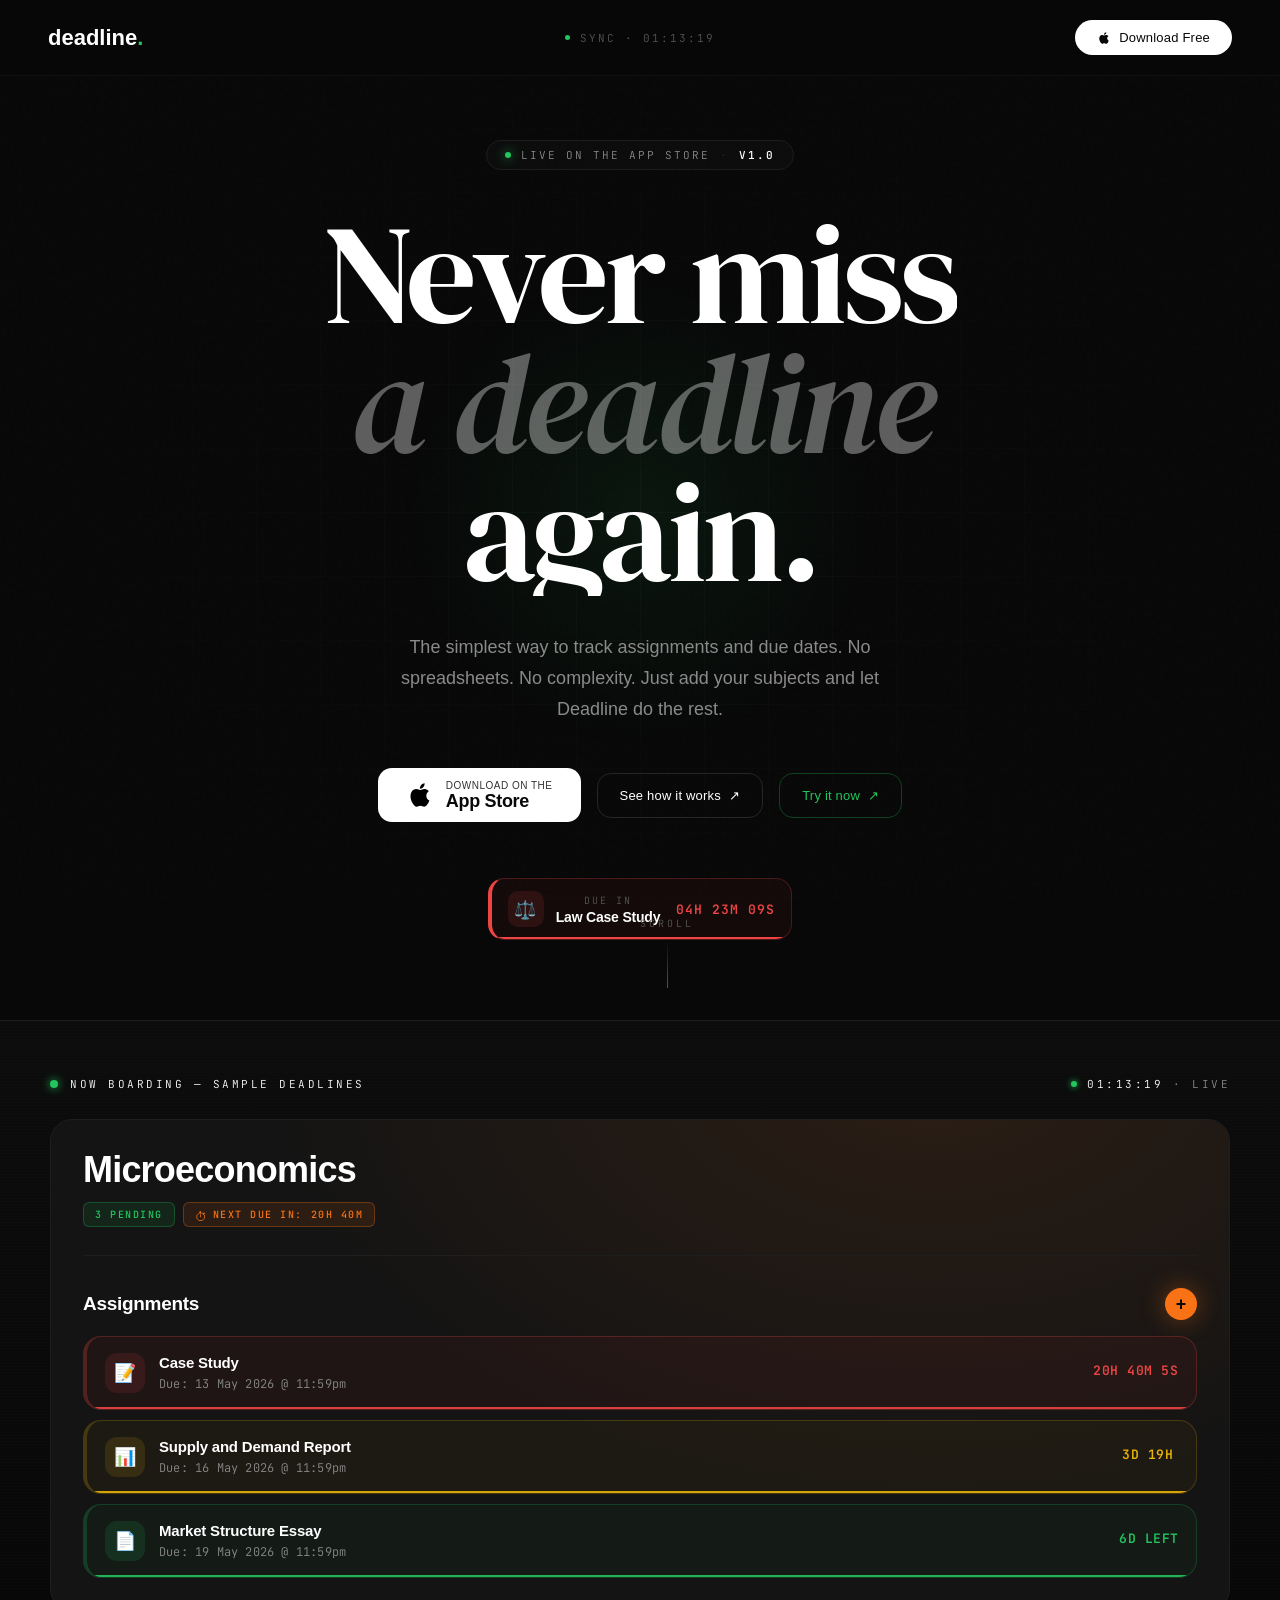
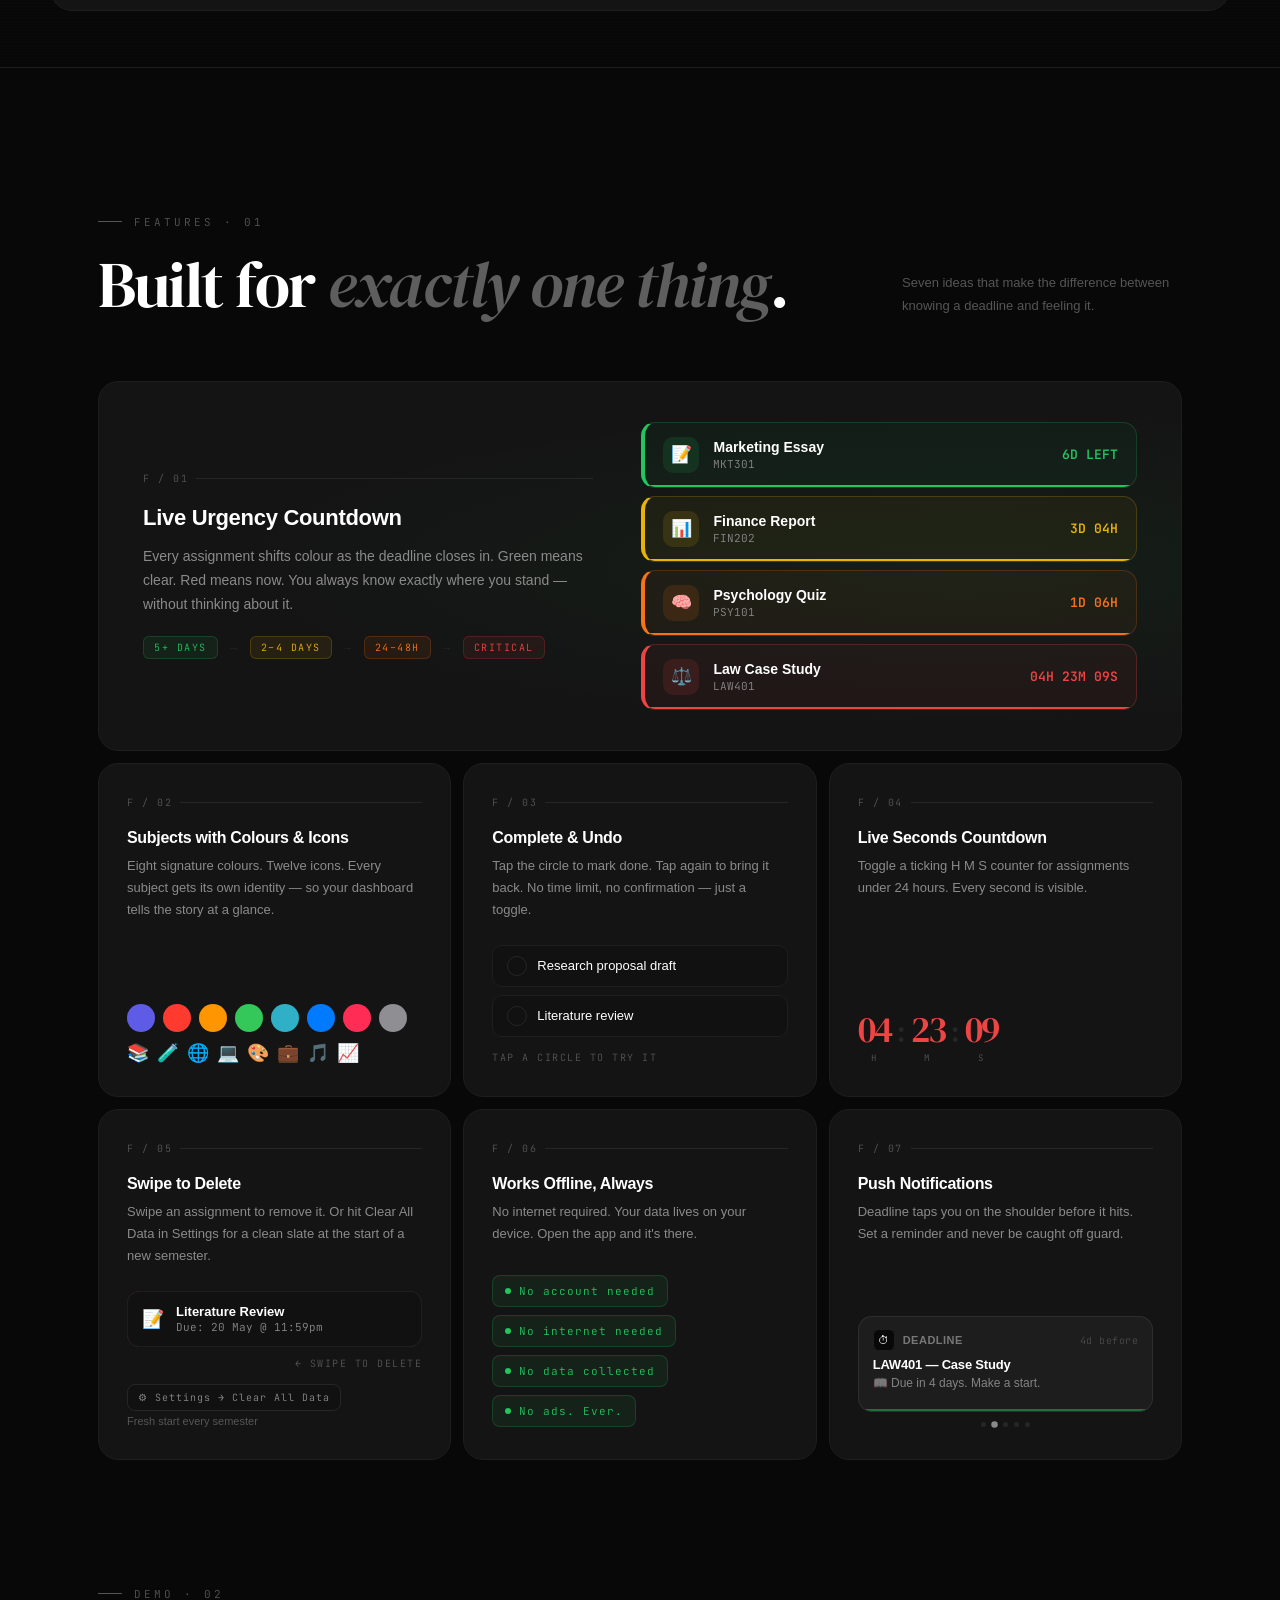
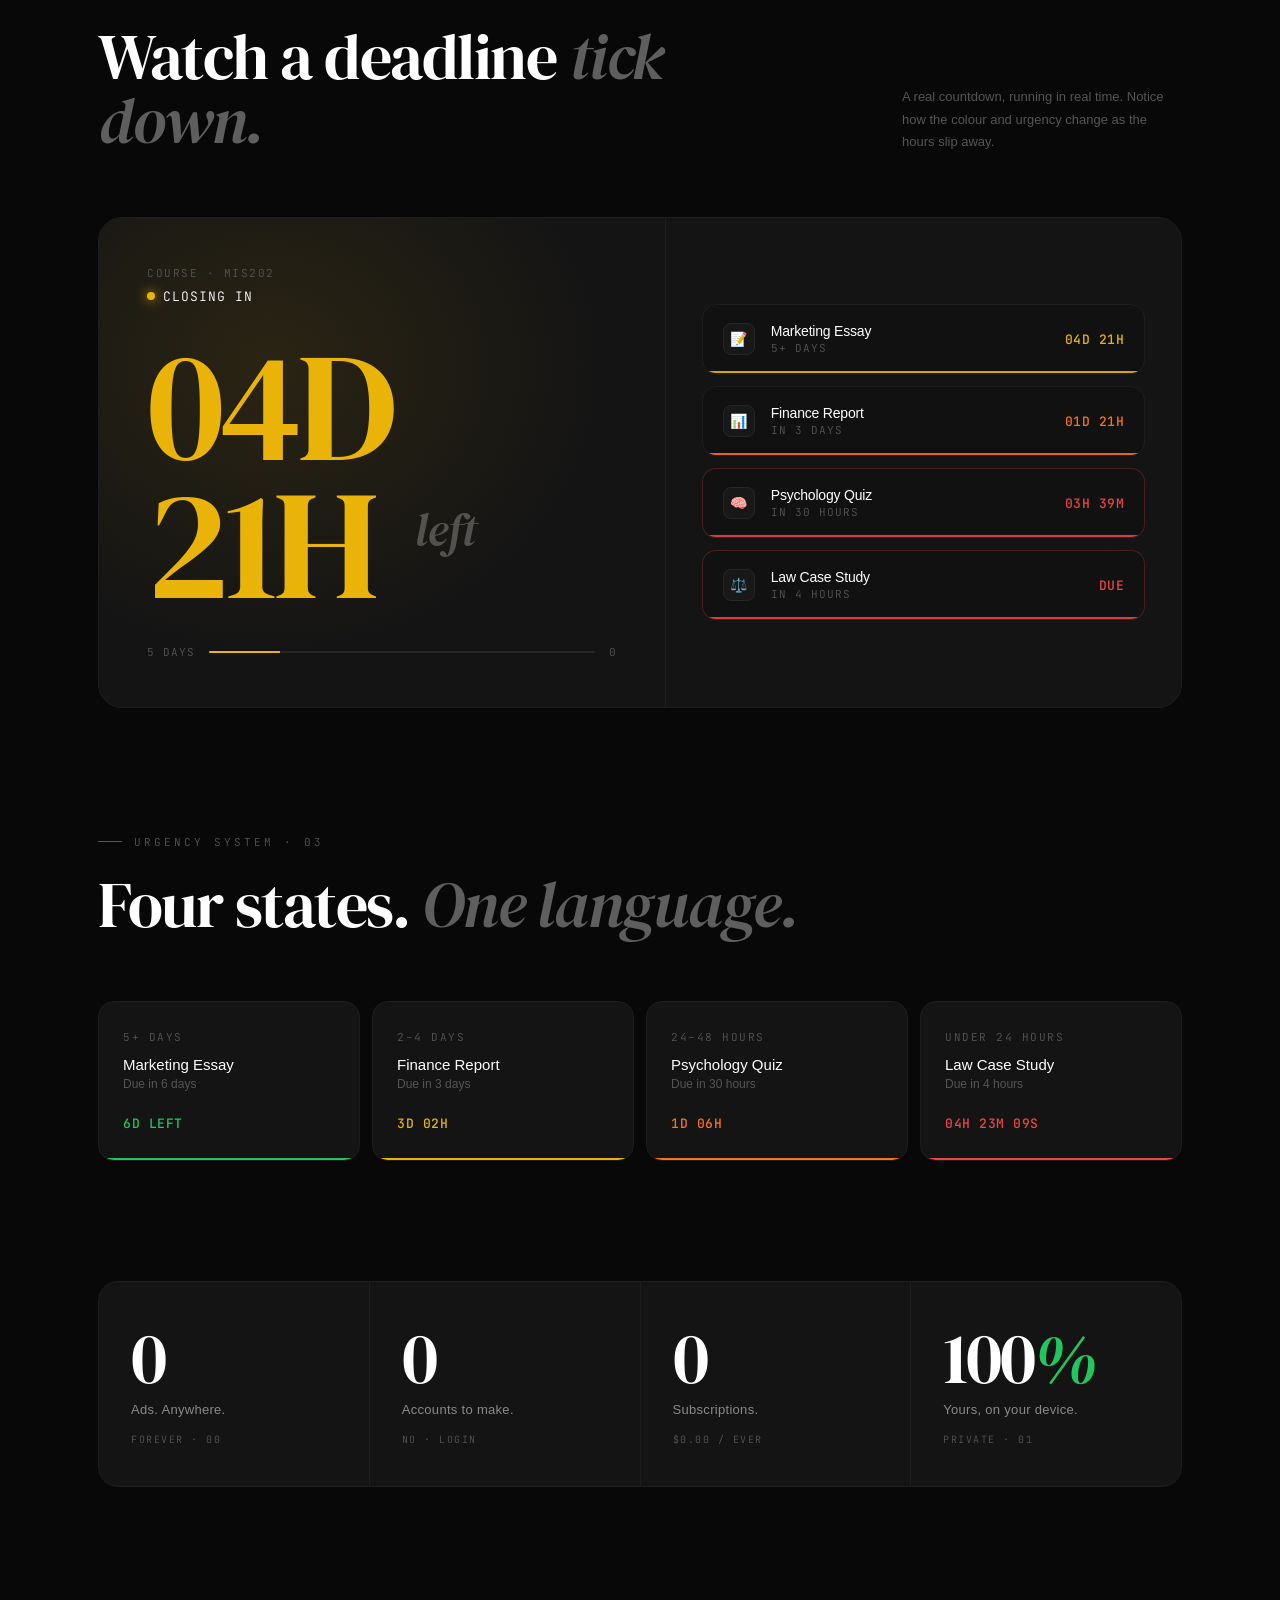
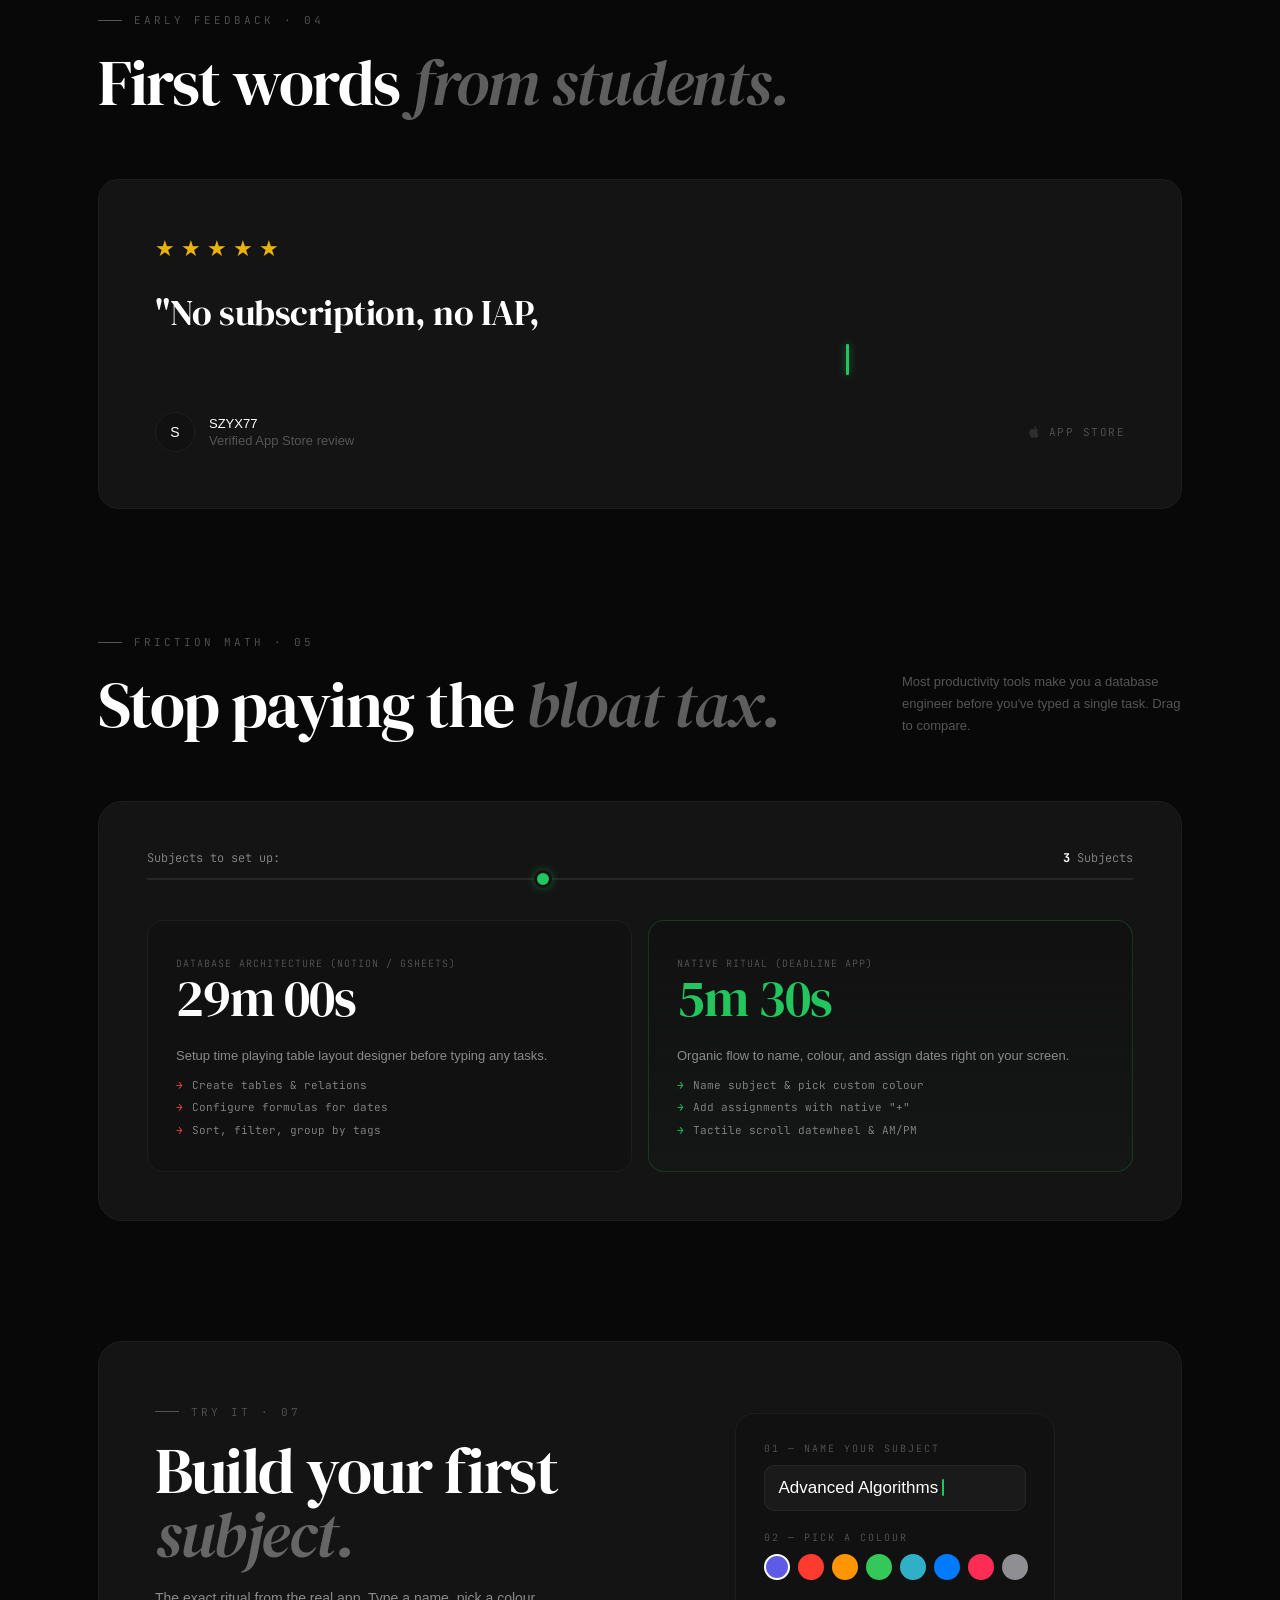
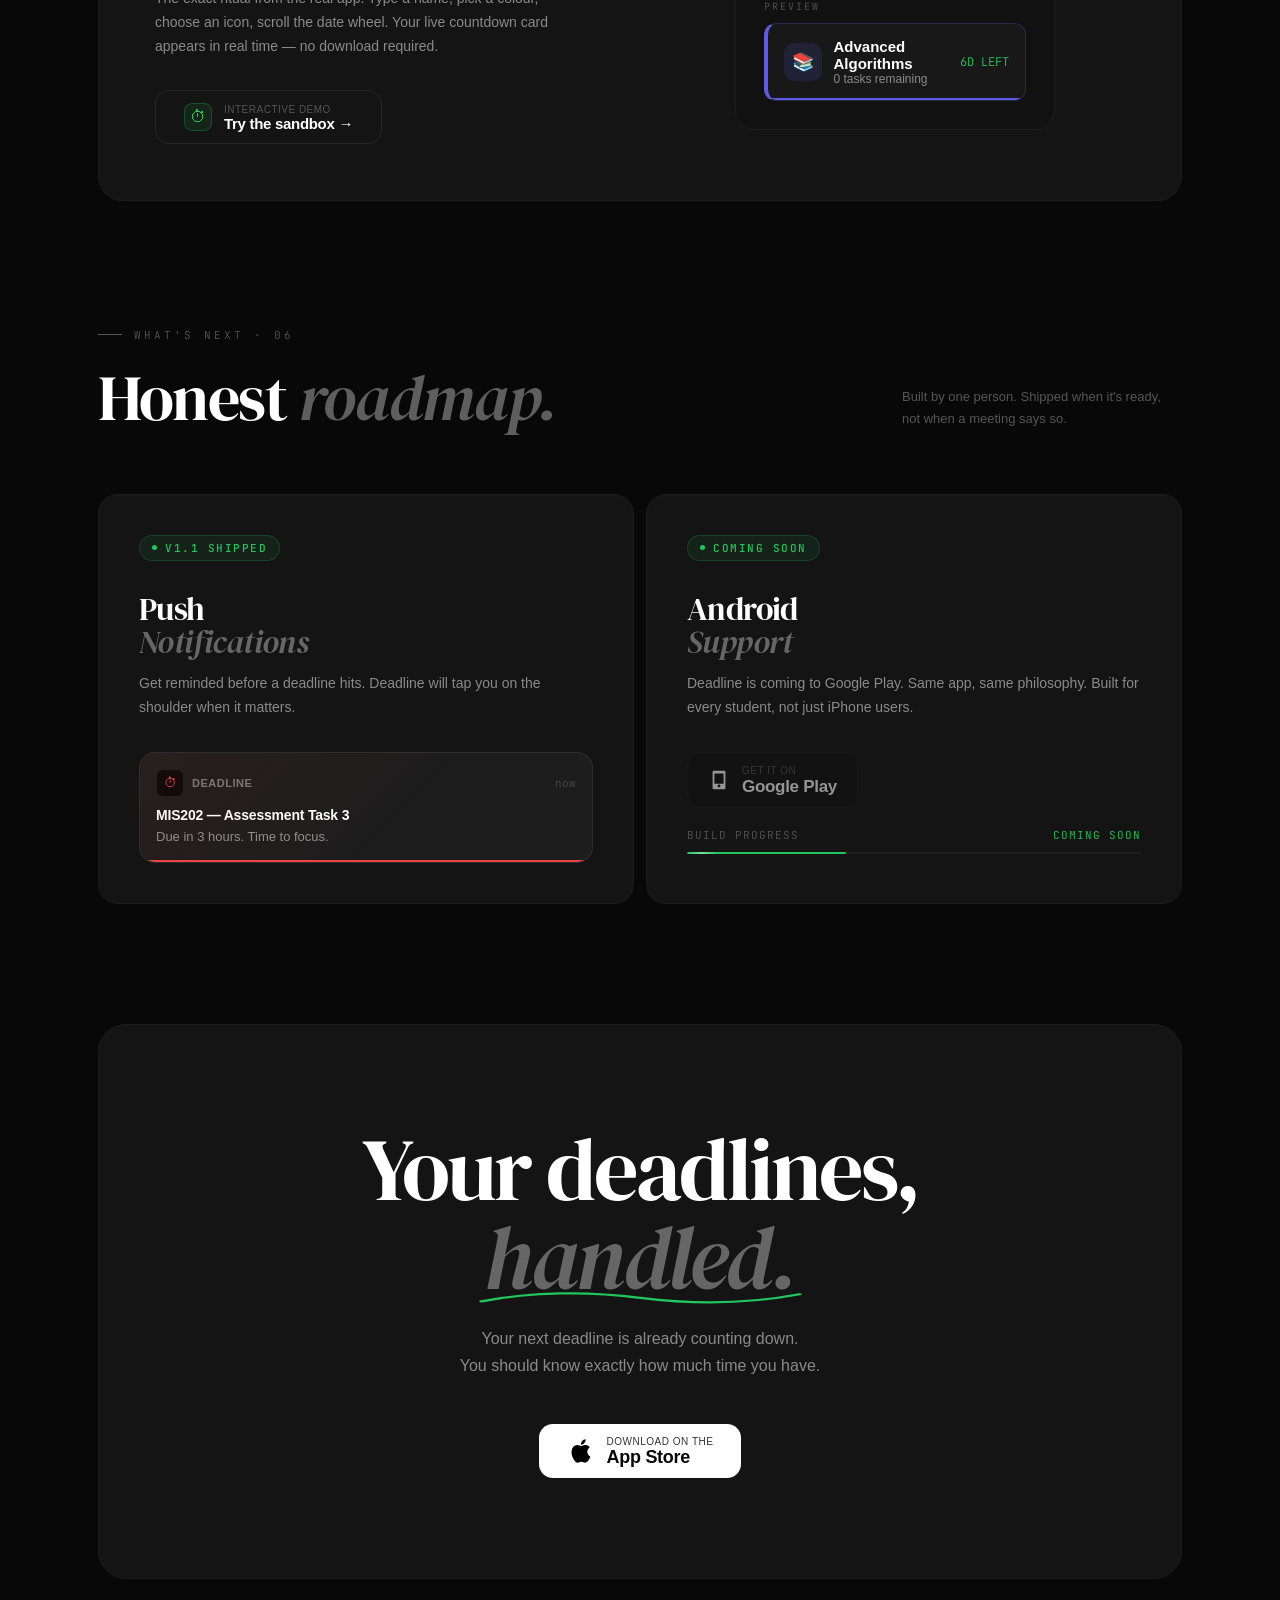
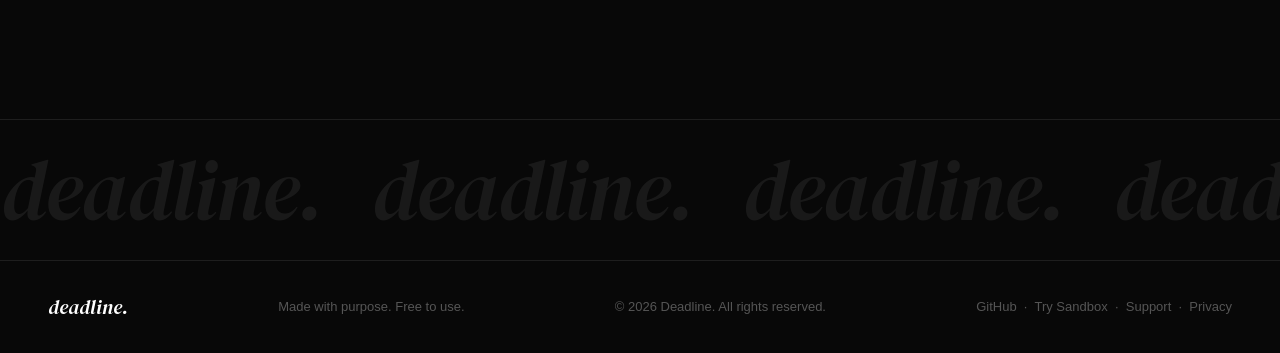
==== commit f7173e6f: "changed status of Push Notification and removed v1.1.0 badge from features" ====
--- a/index.html
+++ b/index.html
@@ -2875,10 +2875,7 @@
     <!-- F/07 — push notifications -->
     <div class="fc reveal delay-6">
       <div class="fc-num">F / 07</div>
-      <div style="display:inline-flex;align-items:center;gap:8px;margin-bottom:8px;">
-        <div class="fc-title" style="margin-bottom:0;">Push Notifications</div>
-        <span style="font-family:var(--mono);font-size:9px;letter-spacing:1.5px;color:var(--yellow);background:rgba(234,179,8,0.08);border:1px solid rgba(234,179,8,0.2);padding:3px 8px;border-radius:6px;">v1.1</span>
-      </div>
+      <div class="fc-title">Push Notifications</div>
       <div class="fc-desc">Deadline taps you on the shoulder before it hits. Set a reminder and never be caught off guard.</div>
       <div class="fc-visual">
         <div class="fc-notif-cycle" id="fcNotifCycle">
@@ -3233,9 +3230,9 @@
 
   <div class="whats-next-grid">
     <div class="next-card reveal">
-      <div class="next-card-label label-v11">
+      <div class="next-card-label label-android">
         <span class="label-dot"></span>
-        v1.1 in progress
+        v1.1 shipped
       </div>
       <div class="next-card-content">
         <h3>Push<br><em>Notifications</em></h3>
@@ -3273,7 +3270,7 @@
         <div class="android-progress">
           <div class="android-progress-label">
             <span>Build progress</span>
-            <span>In development</span>
+            <span>Coming soon</span>
           </div>
           <div class="android-progress-bar">
             <div class="android-progress-fill"></div>
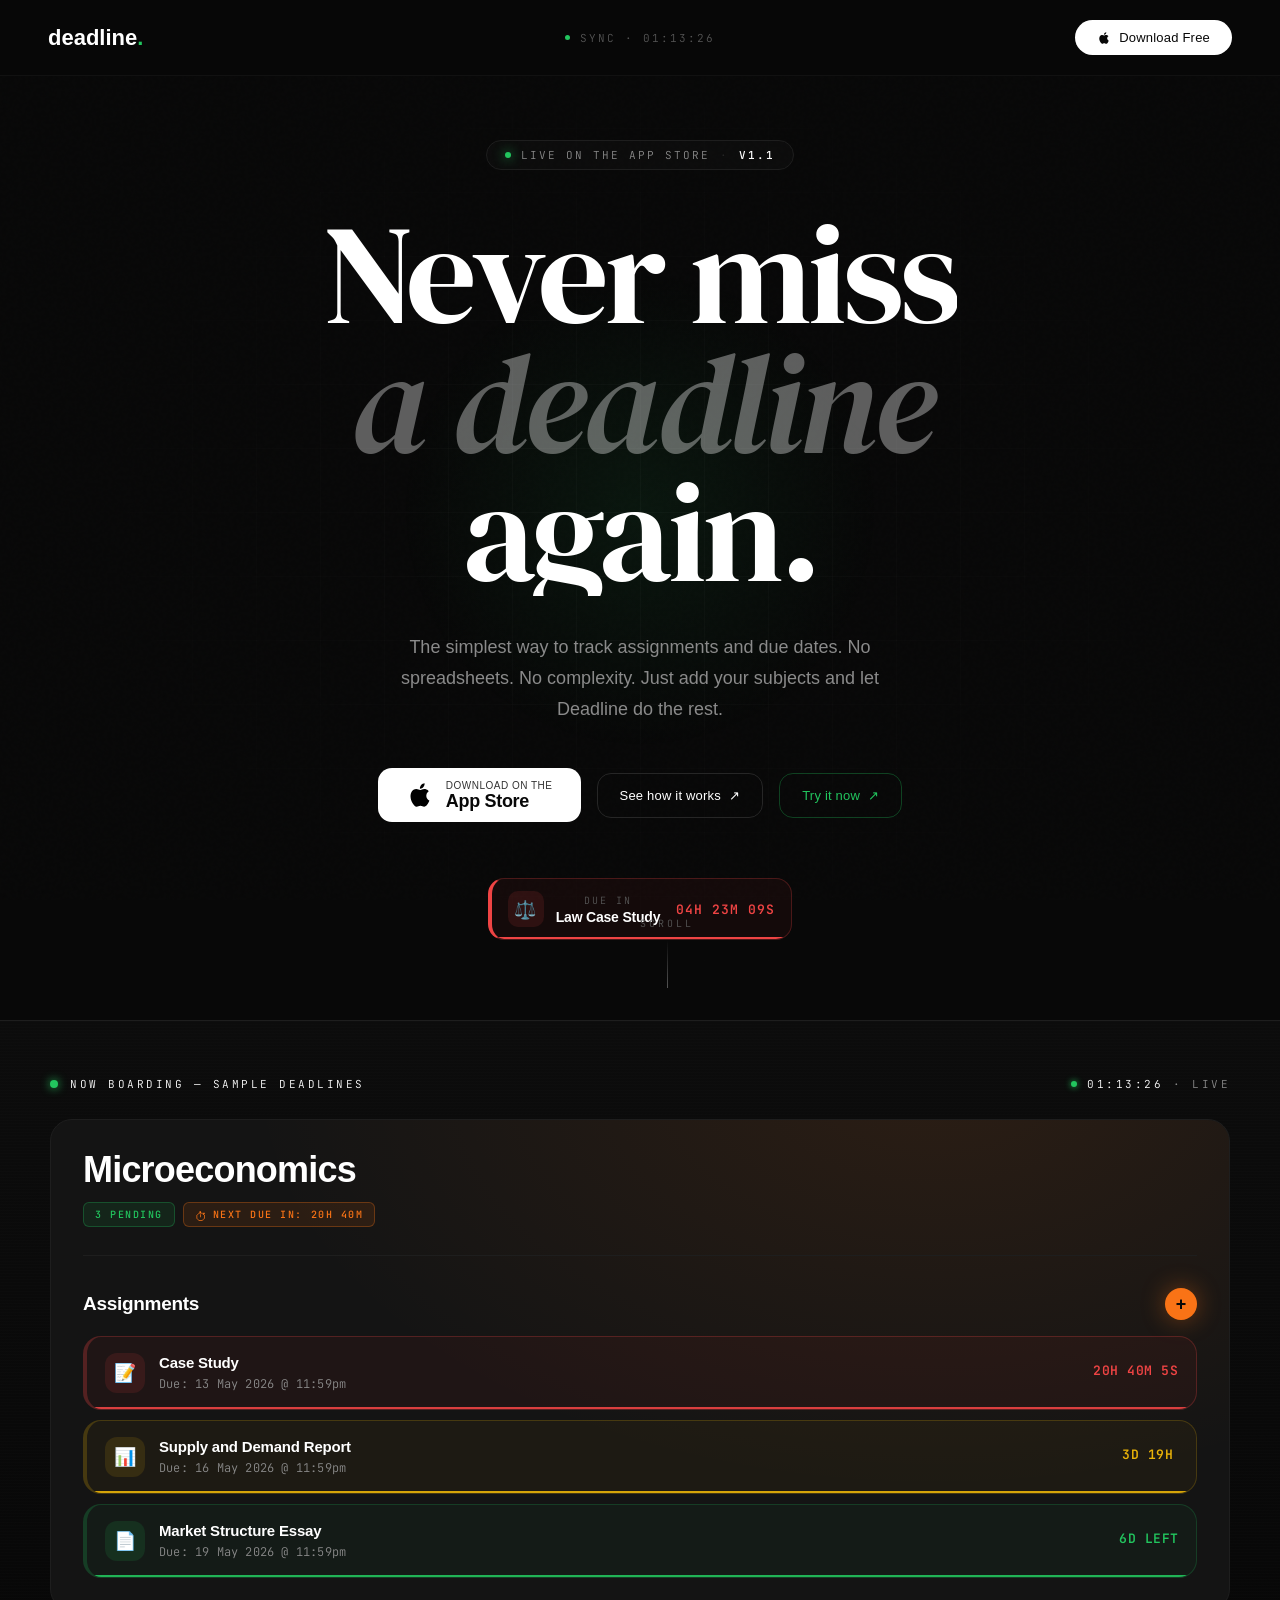
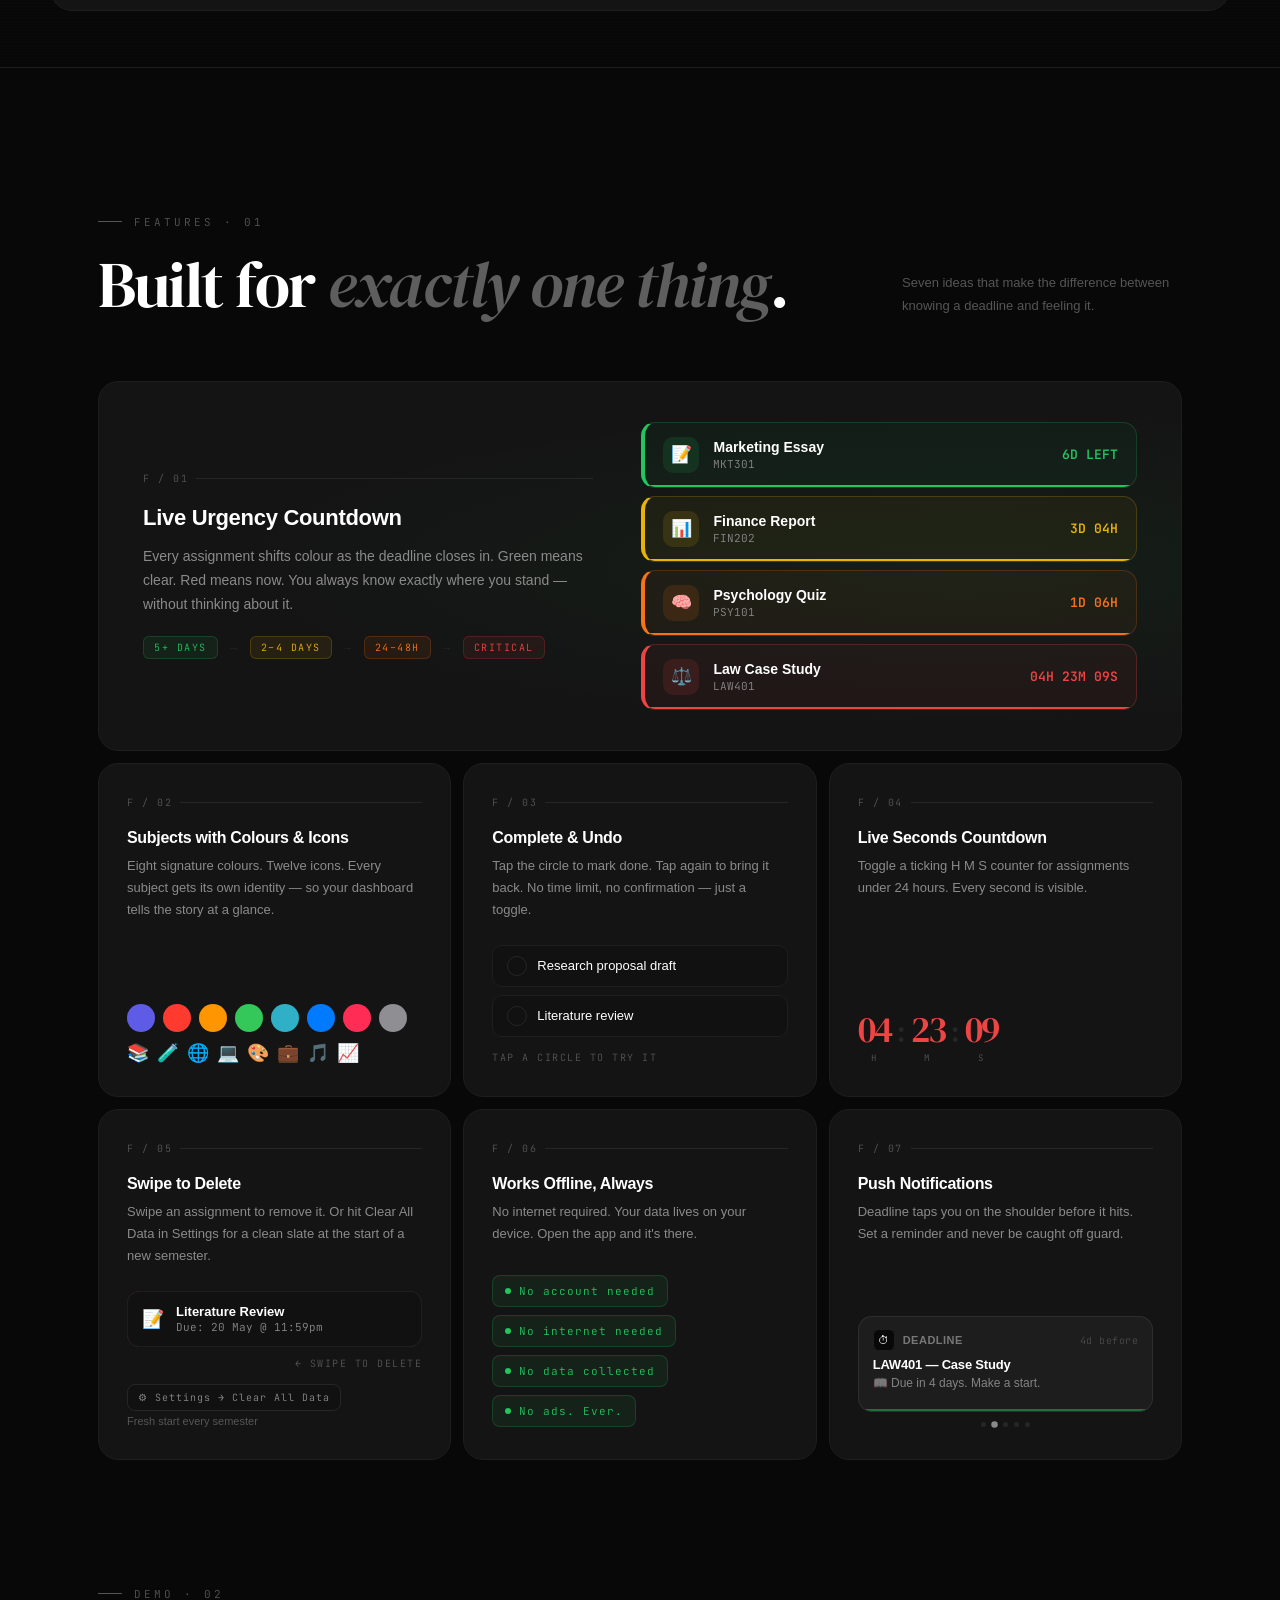
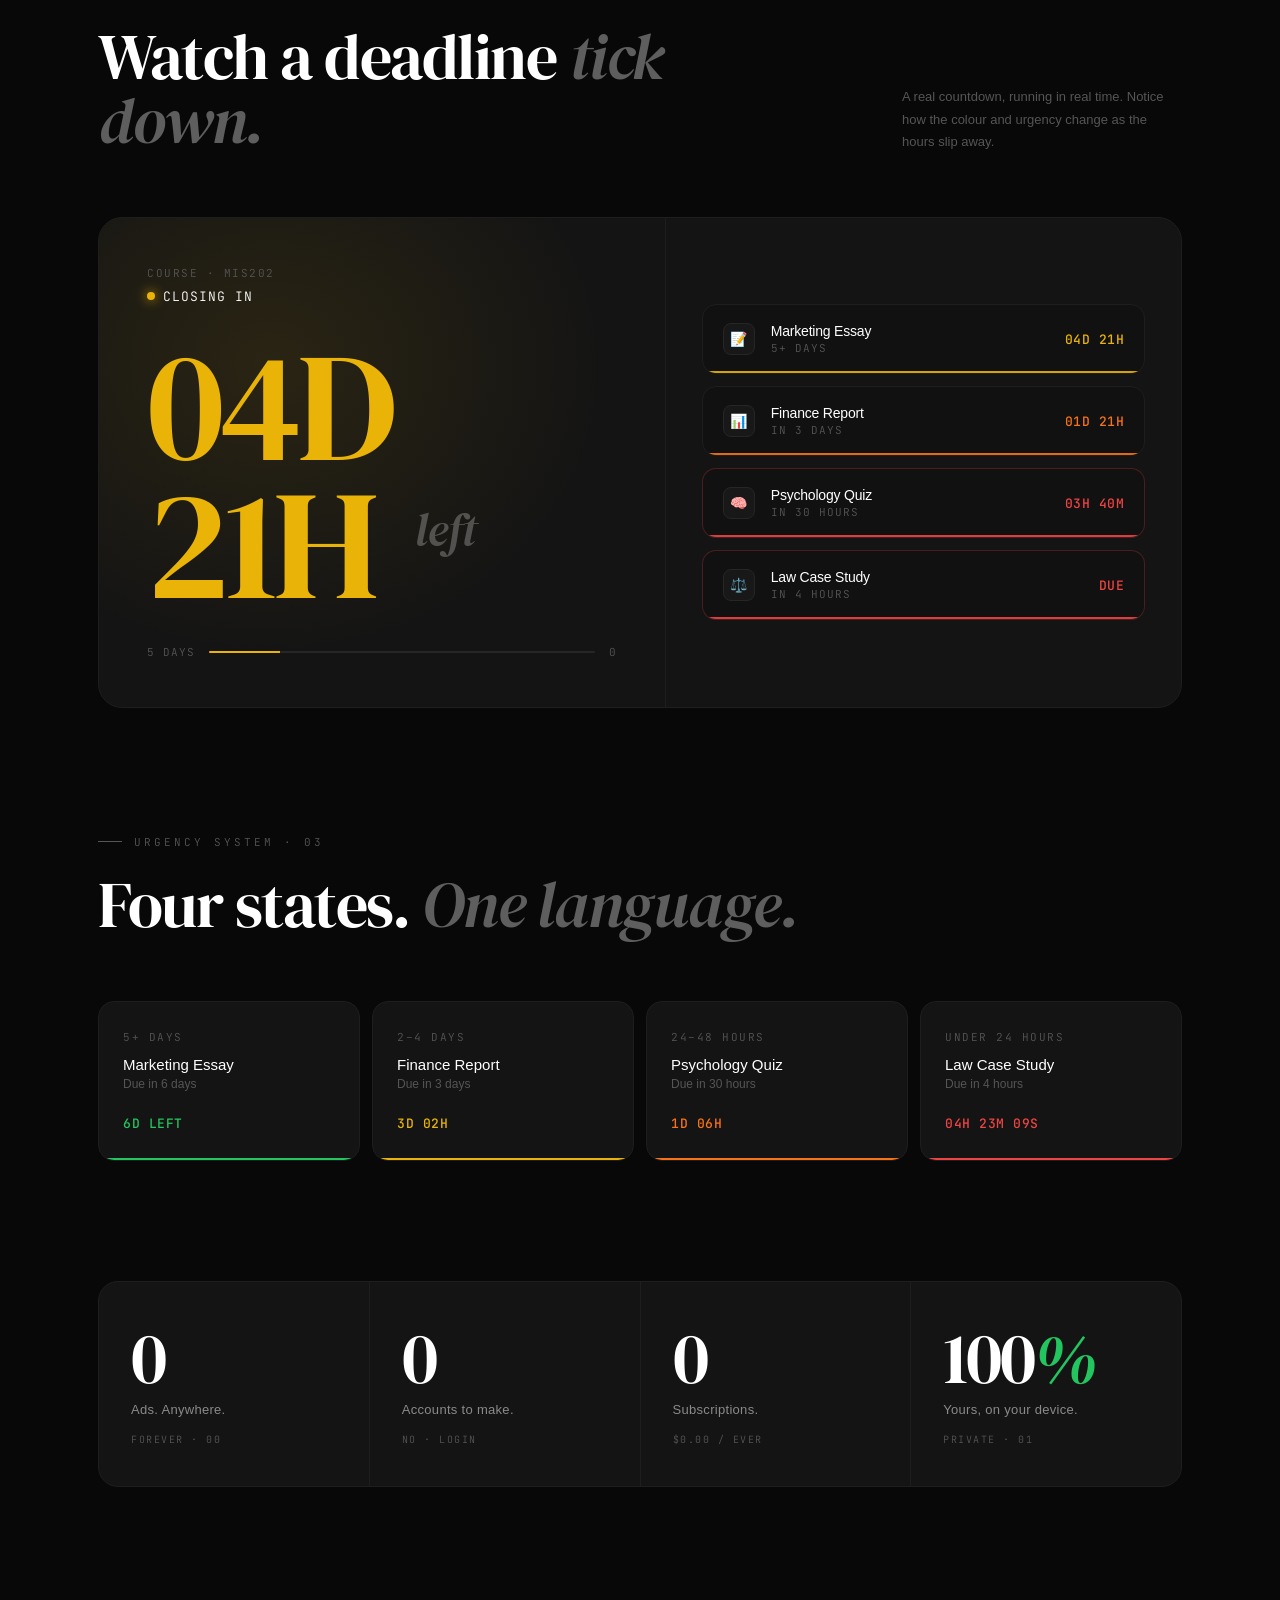
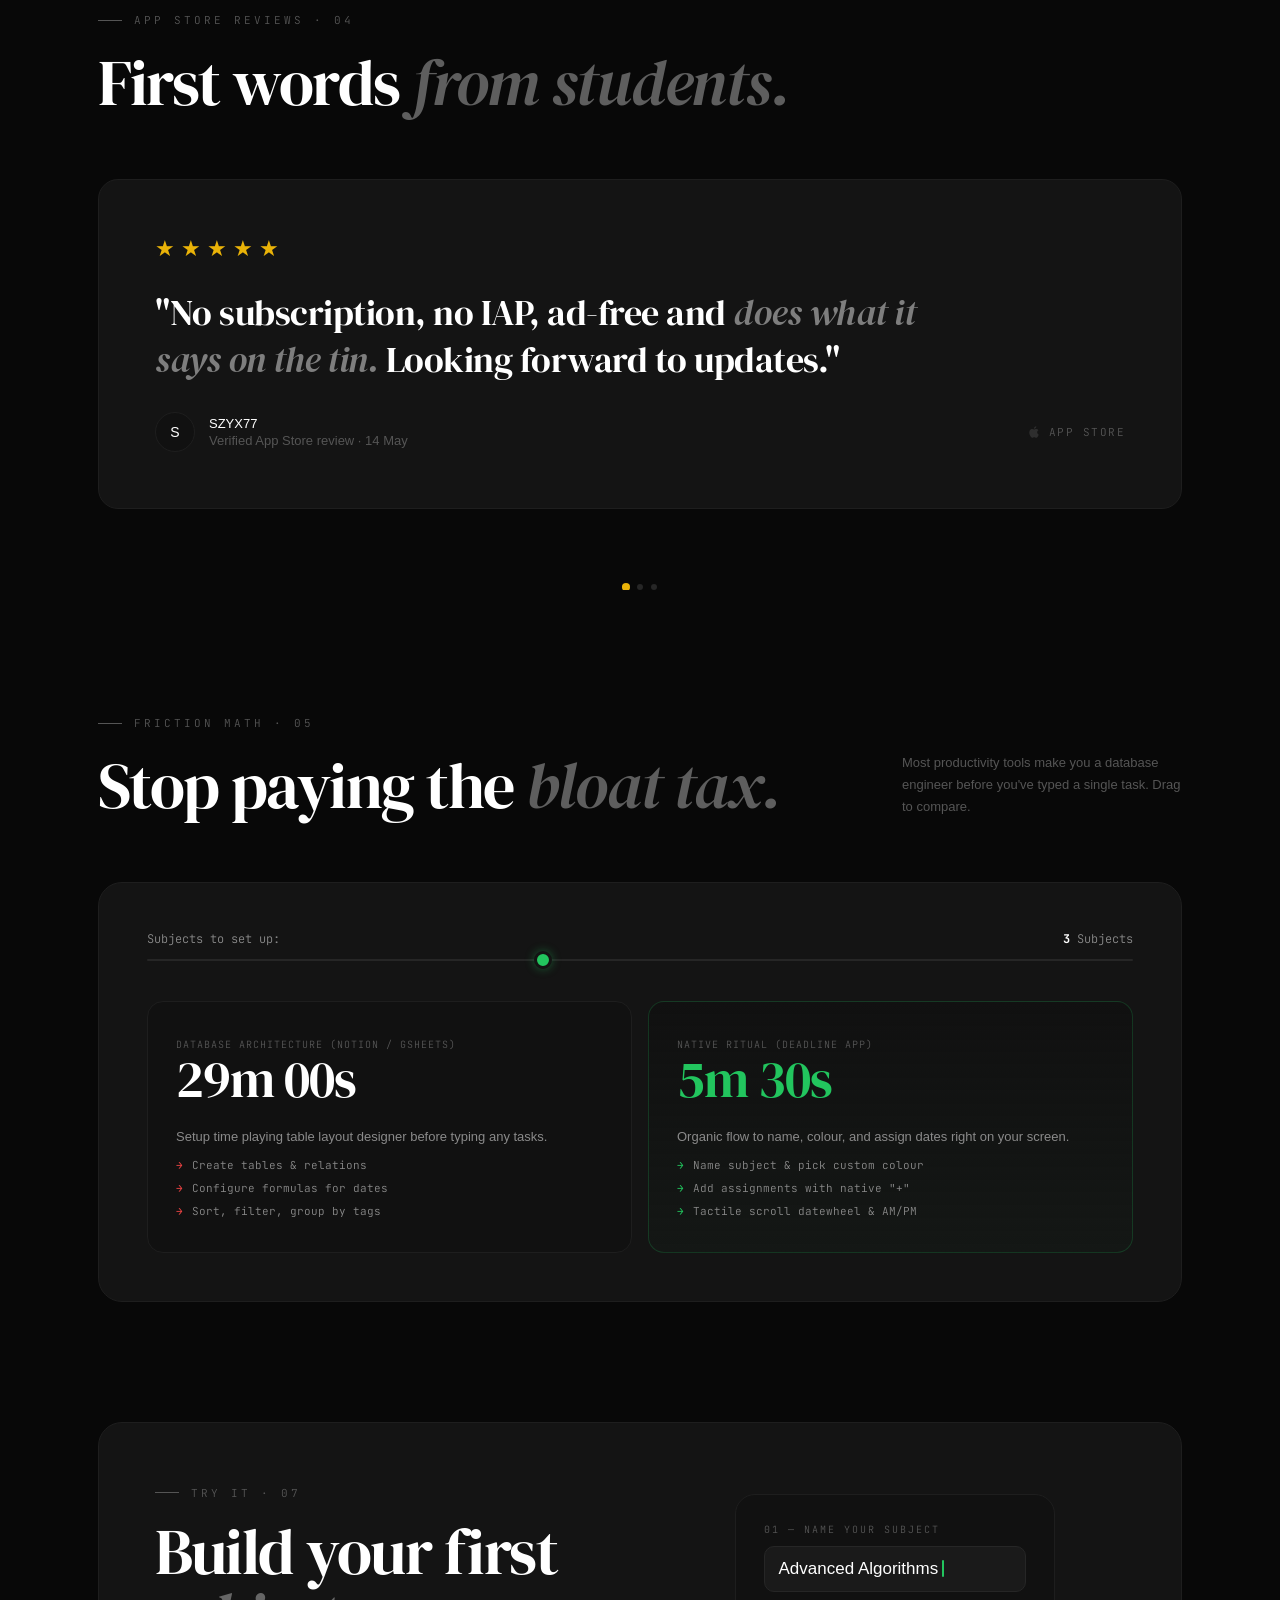
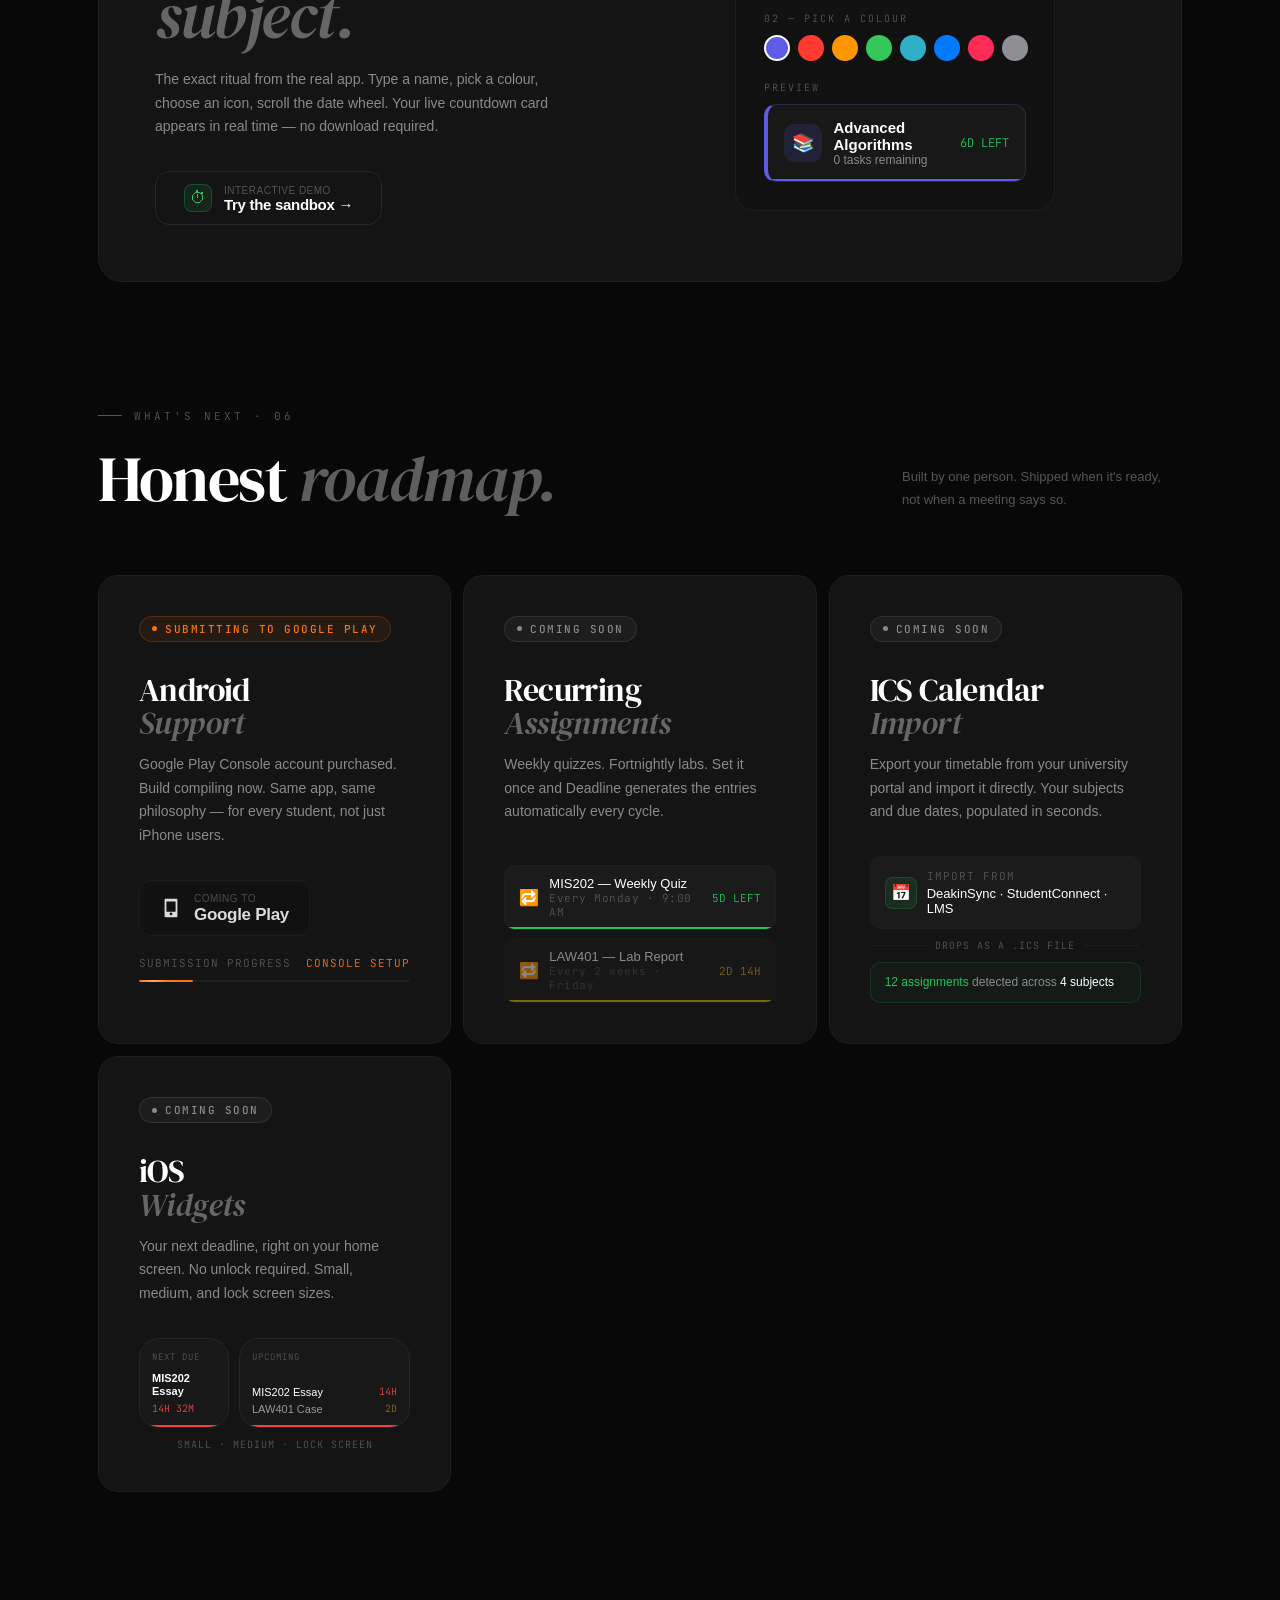
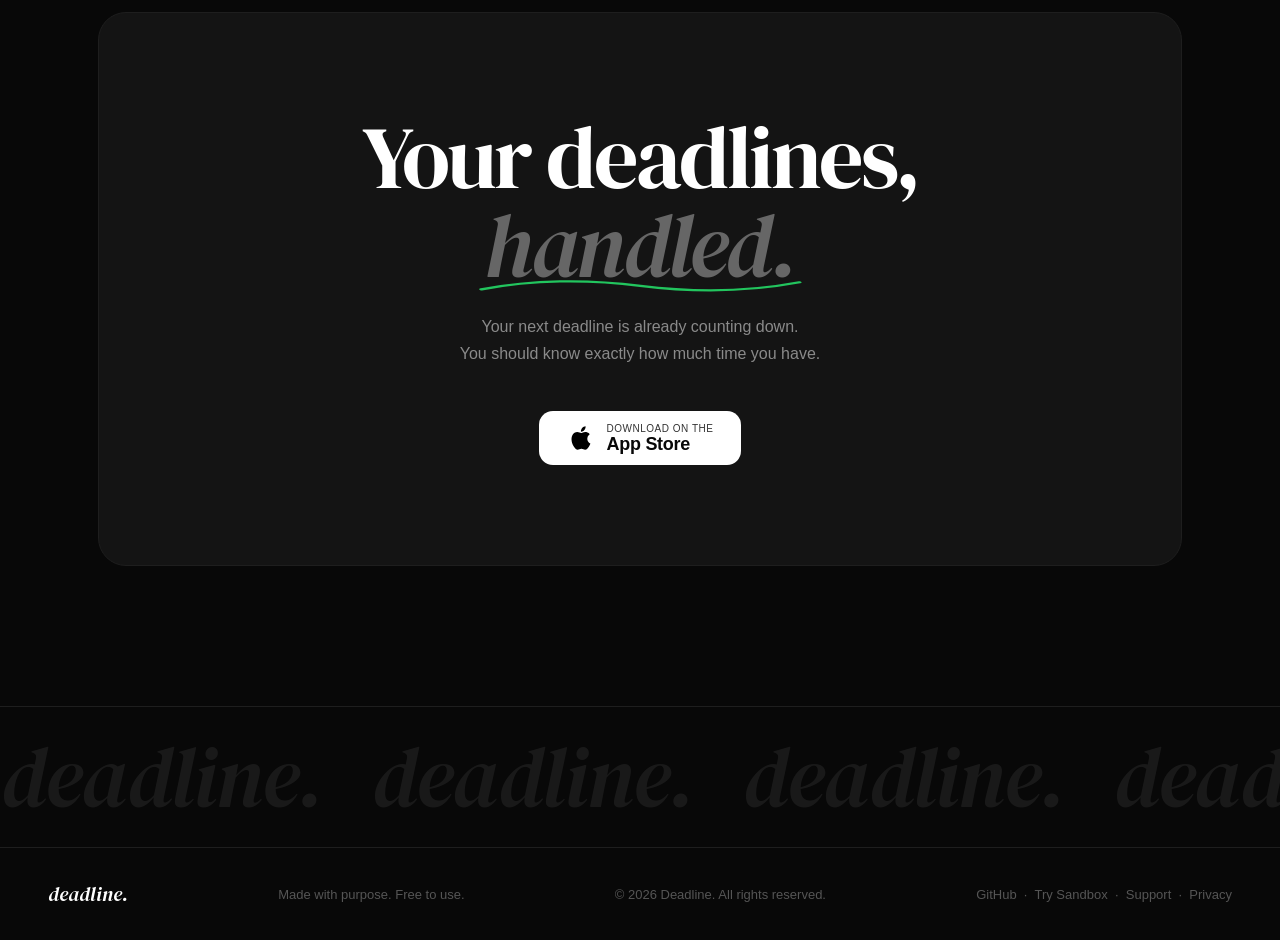
==== commit c2d9f273: "Added more reveiws updated version 1.0 to 1.1 and added more coming soon to roadmap" ====
--- a/index.html
+++ b/index.html
@@ -1461,6 +1461,8 @@
   .review-section.in-view .review-stars span:nth-child(3) { transition-delay: .28s; }
   .review-section.in-view .review-stars span:nth-child(4) { transition-delay: .38s; }
   .review-section.in-view .review-stars span:nth-child(5) { transition-delay: .48s; }
+  /* show stars on non-active slides too — carousel handles order */
+  .review-slide .review-stars span { opacity: 1; transform: scale(1) rotate(0); transition: opacity .35s cubic-bezier(.5,1.5,.3,1), transform .55s cubic-bezier(.5,1.6,.3,1); }
 
   .review-quote {
     font-family: 'DM Serif Display', serif;
@@ -1597,7 +1599,7 @@
 
   .whats-next-grid {
     display: grid;
-    grid-template-columns: 1fr 1fr;
+    grid-template-columns: 1fr 1fr 1fr;
     gap: 12px;
   }
 
@@ -1633,10 +1635,66 @@
     color: var(--yellow);
   }
 
+  .label-shipped {
+    background: rgba(34,197,94,0.08);
+    border: 1px solid rgba(34,197,94,0.2);
+    color: var(--green);
+  }
+
   .label-android {
     background: rgba(34,197,94,0.08);
     border: 1px solid rgba(34,197,94,0.2);
     color: var(--green);
+  }
+
+  .label-android-progress {
+    background: rgba(249,115,22,0.08);
+    border: 1px solid rgba(249,115,22,0.2);
+    color: var(--orange);
+  }
+
+  .label-soon {
+    background: rgba(138,138,138,0.08);
+    border: 1px solid rgba(138,138,138,0.18);
+    color: var(--muted-2);
+  }
+
+  /* ── REVIEW CAROUSEL ── */
+  .review-carousel {
+    position: relative;
+    overflow: hidden;
+    cursor: grab;
+  }
+  .review-carousel.is-dragging {
+    cursor: grabbing;
+  }
+  .review-track {
+    display: flex;
+    transition: transform 0.55s cubic-bezier(.4,0,.2,1);
+  }
+  .review-track.no-transition {
+    transition: none;
+  }
+  .review-slide {
+    min-width: 100%;
+    flex-shrink: 0;
+  }
+  .review-dots {
+    display: flex;
+    justify-content: center;
+    gap: 8px;
+    margin-top: 28px;
+  }
+  .review-dot {
+    width: 6px; height: 6px;
+    border-radius: 50%;
+    background: var(--border-2);
+    cursor: pointer;
+    transition: background 0.25s, transform 0.25s;
+  }
+  .review-dot.active {
+    background: var(--yellow);
+    transform: scale(1.35);
   }
 
   .label-dot {
@@ -2020,6 +2078,7 @@
     .demo-stage { grid-template-columns: 1fr; }
     .demo-left { border-right: none; border-bottom: 1px solid var(--border); }
     .stats-grid { grid-template-columns: repeat(2, 1fr); }
+    .whats-next-grid { grid-template-columns: 1fr 1fr; }
   }
   @media (max-width: 768px) {
     nav { padding: 16px 24px; }
@@ -2597,7 +2656,7 @@
       <div class="hero-eyebrow-dot"></div>
       <span>Live on the App Store</span>
       <span class="sep">·</span>
-      <span class="count">v1.0</span>
+      <span class="count">v1.1</span>
     </div>
 
     <h1>
@@ -3091,26 +3150,83 @@
 <section class="review-section">
   <div class="section-head reveal">
     <div>
-      <div class="section-label">Early Feedback · 04</div>
+      <div class="section-label">App Store Reviews · 04</div>
       <h2 class="section-title" style="margin-top:24px;">First words <em>from students.</em></h2>
     </div>
   </div>
 
-  <div class="review-card reveal">
-    <div class="review-stars">
-      <span>★</span><span>★</span><span>★</span><span>★</span><span>★</span>
-    </div>
-    <div class="review-quote" id="reviewQuote" style="font-family: &quot;DM Serif Display&quot;">"No subscription, no IAP, ad-free and <em>does what it says on the tin.</em> Looking forward to updates."</div>
-    <div class="review-meta">
-      <div class="review-avatar">S</div>
-      <div class="review-author">
-        <strong>SZYX77</strong>
-        Verified App Store review
+  <div class="review-carousel reveal">
+    <div class="review-track" id="reviewTrack">
+
+      <!-- Review 1: SZYX77 -->
+      <div class="review-slide">
+        <div class="review-card">
+          <div class="review-stars">
+            <span>★</span><span>★</span><span>★</span><span>★</span><span>★</span>
+          </div>
+          <div class="review-quote" id="reviewQuote">"No subscription, no IAP, ad-free and <em>does what it says on the tin.</em> Looking forward to updates."</div>
+          <div class="review-meta">
+            <div class="review-avatar">S</div>
+            <div class="review-author">
+              <strong>SZYX77</strong>
+              Verified App Store review · 14 May
+            </div>
+            <div class="review-source">
+              <svg width="14" height="14" viewBox="0 0 24 24" fill="currentColor" opacity="0.4"><path d="M18.71 19.5c-.83 1.24-1.71 2.45-3.05 2.47-1.34.03-1.77-.79-3.29-.79-1.53 0-2 .77-3.27.82-1.31.05-2.3-1.32-3.14-2.53C4.25 17 2.94 12.45 4.7 9.39c.87-1.52 2.43-2.48 4.12-2.51 1.28-.02 2.5.87 3.29.87.78 0 2.26-1.07 3.8-.91.65.03 2.47.26 3.64 1.98-.09.06-2.17 1.28-2.15 3.81.03 3.02 2.65 4.03 2.68 4.04-.03.07-.42 1.44-1.38 2.83M13 3.5c.73-.83 1.94-1.46 2.94-1.5.13 1.17-.34 2.35-1.04 3.19-.69.85-1.83 1.51-2.95 1.42-.15-1.15.41-2.35 1.05-3.11z"/></svg>
+              App Store
+            </div>
+          </div>
+        </div>
       </div>
-      <div class="review-source">
-        <svg width="14" height="14" viewBox="0 0 24 24" fill="currentColor" opacity="0.4"><path d="M18.71 19.5c-.83 1.24-1.71 2.45-3.05 2.47-1.34.03-1.77-.79-3.29-.79-1.53 0-2 .77-3.27.82-1.31.05-2.3-1.32-3.14-2.53C4.25 17 2.94 12.45 4.7 9.39c.87-1.52 2.43-2.48 4.12-2.51 1.28-.02 2.5.87 3.29.87.78 0 2.26-1.07 3.8-.91.65.03 2.47.26 3.64 1.98-.09.06-2.17 1.28-2.15 3.81.03 3.02 2.65 4.03 2.68 4.04-.03.07-.42 1.44-1.38 2.83M13 3.5c.73-.83 1.94-1.46 2.94-1.5.13 1.17-.34 2.35-1.04 3.19-.69.85-1.83 1.51-2.95 1.42-.15-1.15.41-2.35 1.05-3.11z"/></svg>
-        App Store
+
+      <!-- Review 2: Khatera.s -->
+      <div class="review-slide">
+        <div class="review-card">
+          <div class="review-stars">
+            <span>★</span><span>★</span><span>★</span><span>★</span><span>★</span>
+          </div>
+          <div class="review-quote">"<em>Very helpful</em> and easy to use — <em>perfect for students.</em>"</div>
+          <div class="review-meta">
+            <div class="review-avatar">K</div>
+            <div class="review-author">
+              <strong>Khatera.s</strong>
+              Verified App Store review · 15 May
+            </div>
+            <div class="review-source">
+              <svg width="14" height="14" viewBox="0 0 24 24" fill="currentColor" opacity="0.4"><path d="M18.71 19.5c-.83 1.24-1.71 2.45-3.05 2.47-1.34.03-1.77-.79-3.29-.79-1.53 0-2 .77-3.27.82-1.31.05-2.3-1.32-3.14-2.53C4.25 17 2.94 12.45 4.7 9.39c.87-1.52 2.43-2.48 4.12-2.51 1.28-.02 2.5.87 3.29.87.78 0 2.26-1.07 3.8-.91.65.03 2.47.26 3.64 1.98-.09.06-2.17 1.28-2.15 3.81.03 3.02 2.65 4.03 2.68 4.04-.03.07-.42 1.44-1.38 2.83M13 3.5c.73-.83 1.94-1.46 2.94-1.5.13 1.17-.34 2.35-1.04 3.19-.69.85-1.83 1.51-2.95 1.42-.15-1.15.41-2.35 1.05-3.11z"/></svg>
+              App Store
+            </div>
+          </div>
+        </div>
       </div>
+
+      <!-- Review 3: javiddd1_ -->
+      <div class="review-slide">
+        <div class="review-card">
+          <div class="review-stars">
+            <span>★</span><span>★</span><span>★</span><span>★</span><span>★</span>
+          </div>
+          <div class="review-quote">"Compared to the rest of the apps where you have to pay subscriptions and see tons of ads, this one <em>really stands out</em> for its simplicity. Highly recommended."</div>
+          <div class="review-meta">
+            <div class="review-avatar">J</div>
+            <div class="review-author">
+              <strong>javiddd1_</strong>
+              Verified App Store review · 24 May
+            </div>
+            <div class="review-source">
+              <svg width="14" height="14" viewBox="0 0 24 24" fill="currentColor" opacity="0.4"><path d="M18.71 19.5c-.83 1.24-1.71 2.45-3.05 2.47-1.34.03-1.77-.79-3.29-.79-1.53 0-2 .77-3.27.82-1.31.05-2.3-1.32-3.14-2.53C4.25 17 2.94 12.45 4.7 9.39c.87-1.52 2.43-2.48 4.12-2.51 1.28-.02 2.5.87 3.29.87.78 0 2.26-1.07 3.8-.91.65.03 2.47.26 3.64 1.98-.09.06-2.17 1.28-2.15 3.81.03 3.02 2.65 4.03 2.68 4.04-.03.07-.42 1.44-1.38 2.83M13 3.5c.73-.83 1.94-1.46 2.94-1.5.13 1.17-.34 2.35-1.04 3.19-.69.85-1.83 1.51-2.95 1.42-.15-1.15.41-2.35 1.05-3.11z"/></svg>
+              App Store
+            </div>
+          </div>
+        </div>
+      </div>
+
+    </div>
+    <!-- dots -->
+    <div class="review-dots" id="reviewDots">
+      <div class="review-dot active" data-idx="0"></div>
+      <div class="review-dot" data-idx="1"></div>
+      <div class="review-dot" data-idx="2"></div>
     </div>
   </div>
 </section>
@@ -3229,55 +3345,137 @@
   </div>
 
   <div class="whats-next-grid">
+
+    <!-- IN PROGRESS: Android -->
     <div class="next-card reveal">
-      <div class="next-card-label label-android">
+      <div class="next-card-label label-android-progress">
         <span class="label-dot"></span>
-        v1.1 shipped
+        Submitting to Google Play
       </div>
       <div class="next-card-content">
-        <h3>Push<br><em>Notifications</em></h3>
-        <p>Get reminded before a deadline hits. Deadline will tap you on the shoulder when it matters.</p>
+        <h3>Android<br><em>Support</em></h3>
+        <p>Google Play Console account purchased. Build compiling now. Same app, same philosophy — for every student, not just iPhone users.</p>
       </div>
-      <div class="notif-mockup">
-        <div class="notif-header">
-          <div class="notif-app-icon">⏱</div>
-          <div class="notif-app-name">Deadline</div>
-          <div class="notif-time">now</div>
-        </div>
-        <div class="notif-title">MIS202 — Assessment Task 3</div>
-        <div class="notif-body">Due in 3 hours. Time to focus.</div>
-        <div class="notif-urgency-bar"></div>
+      <div class="android-mockup">
+        <div class="android-badge" style="opacity:0.85;filter:none;">
+          <svg width="22" height="24" viewBox="0 0 48 48" fill="white"><path d="M 12 4 C 10.894531 4 10 4.894531 10 6 L 10 42 C 10 43.105469 10.894531 44 12 44 L 36 44 C 37.105469 44 38 43.105469 38 42 L 38 6 C 38 4.894531 37.105469 4 36 4 Z M 24 40 C 22.34375 40 21 38.65625 21 37 C 21 35.34375 22.34375 34 24 34 C 25.65625 34 27 35.34375 27 37 C 27 38.65625 25.65625 40 24 40 Z M 14 10 L 34 10 L 34 32 L 14 32 Z"/></svg>
+          <div class="android-badge-text">
+            <span class="small">Coming to</span>
+            <span class="big">Google Play</span>
+          </div>
+        </div>
+        <div class="android-progress">
+          <div class="android-progress-label">
+            <span>Submission progress</span>
+            <span style="color:var(--orange);">Console setup</span>
+          </div>
+          <div class="android-progress-bar">
+            <div class="android-progress-fill" style="width:20%;background:var(--orange);animation:none;"></div>
+          </div>
+        </div>
       </div>
     </div>
 
+    <!-- COMING SOON: Recurring Assignments -->
     <div class="next-card reveal delay-1">
-      <div class="next-card-label label-android">
+      <div class="next-card-label label-soon">
         <span class="label-dot"></span>
         Coming soon
       </div>
       <div class="next-card-content">
-        <h3>Android<br><em>Support</em></h3>
-        <p>Deadline is coming to Google Play. Same app, same philosophy. Built for every student, not just iPhone users.</p>
+        <h3>Recurring<br><em>Assignments</em></h3>
+        <p>Weekly quizzes. Fortnightly labs. Set it once and Deadline generates the entries automatically every cycle.</p>
       </div>
-      <div class="android-mockup">
-        <div class="android-badge">
-          <svg width="22" height="24" viewBox="0 0 48 48" fill="white"><path d="M 12 4 C 10.894531 4 10 4.894531 10 6 L 10 42 C 10 43.105469 10.894531 44 12 44 L 36 44 C 37.105469 44 38 43.105469 38 42 L 38 6 C 38 4.894531 37.105469 4 36 4 Z M 24 40 C 22.34375 40 21 38.65625 21 37 C 21 35.34375 22.34375 34 24 34 C 25.65625 34 27 35.34375 27 37 C 27 38.65625 25.65625 40 24 40 Z M 14 10 L 34 10 L 34 32 L 14 32 Z"/></svg>
-          <div class="android-badge-text">
-            <span class="small">Get it on</span>
-            <span class="big">Google Play</span>
+      <div style="display:flex;flex-direction:column;gap:8px;margin-top:auto;">
+        <div style="position:relative;display:flex;align-items:center;gap:10px;padding:10px 14px;background:rgba(255,255,255,0.03);border:1px solid var(--border);border-radius:10px;overflow:hidden;">
+          <span style="font-size:16px;">🔁</span>
+          <div style="flex:1;">
+            <div style="font-size:13px;font-weight:500;color:var(--white);">MIS202 — Weekly Quiz</div>
+            <div style="font-size:11px;color:var(--muted);font-family:var(--mono);letter-spacing:0.5px;">Every Monday · 9:00 AM</div>
           </div>
-        </div>
-        <div class="android-progress">
-          <div class="android-progress-label">
-            <span>Build progress</span>
-            <span>Coming soon</span>
+          <div style="font-family:var(--mono);font-size:11px;color:var(--green);">5D LEFT</div>
+          <div style="position:absolute;bottom:0;left:0;right:0;height:2px;background:var(--green);border-radius:0 0 8px 8px;"></div>
+        </div>
+        <div style="position:relative;display:flex;align-items:center;gap:10px;padding:10px 14px;background:rgba(255,255,255,0.03);border:1px solid var(--border);border-radius:10px;overflow:hidden;opacity:0.5;">
+          <span style="font-size:16px;">🔁</span>
+          <div style="flex:1;">
+            <div style="font-size:13px;font-weight:500;color:var(--white);">LAW401 — Lab Report</div>
+            <div style="font-size:11px;color:var(--muted);font-family:var(--mono);letter-spacing:0.5px;">Every 2 weeks · Friday</div>
           </div>
-          <div class="android-progress-bar">
-            <div class="android-progress-fill"></div>
+          <div style="font-family:var(--mono);font-size:11px;color:var(--yellow);">2D 14H</div>
+          <div style="position:absolute;bottom:0;left:0;right:0;height:2px;background:var(--yellow);border-radius:0 0 8px 8px;"></div>
+        </div>
+      </div>
+    </div>
+
+    <!-- COMING SOON: ICS Calendar Import -->
+    <div class="next-card reveal delay-2">
+      <div class="next-card-label label-soon">
+        <span class="label-dot"></span>
+        Coming soon
+      </div>
+      <div class="next-card-content">
+        <h3>ICS Calendar<br><em>Import</em></h3>
+        <p>Export your timetable from your university portal and import it directly. Your subjects and due dates, populated in seconds.</p>
+      </div>
+      <div style="display:flex;flex-direction:column;gap:10px;margin-top:auto;">
+        <div style="display:flex;align-items:center;gap:10px;padding:12px 14px;background:rgba(255,255,255,0.03);border:1px solid var(--border);border-radius:10px;">
+          <div style="width:32px;height:32px;border-radius:8px;background:rgba(34,197,94,0.1);border:1px solid rgba(34,197,94,0.2);display:grid;place-items:center;font-size:16px;flex-shrink:0;">📅</div>
+          <div style="flex:1;">
+            <div style="font-size:11px;color:var(--muted);font-family:var(--mono);letter-spacing:1px;text-transform:uppercase;margin-bottom:3px;">Import from</div>
+            <div style="font-size:13px;font-weight:500;color:var(--white);">DeakinSync · StudentConnect · LMS</div>
           </div>
         </div>
+        <div style="display:flex;align-items:center;gap:8px;font-family:var(--mono);font-size:10px;color:var(--muted);letter-spacing:1px;text-transform:uppercase;padding:0 2px;">
+          <div style="flex:1;height:1px;background:var(--border);"></div>
+          <span>drops as a .ics file</span>
+          <div style="flex:1;height:1px;background:var(--border);"></div>
+        </div>
+        <div style="padding:10px 14px;background:rgba(34,197,94,0.04);border:1px solid rgba(34,197,94,0.15);border-radius:10px;font-size:12px;color:var(--muted-2);line-height:1.6;">
+          <span style="color:var(--green);font-weight:500;">12 assignments</span> detected across <span style="color:var(--white);">4 subjects</span>
+        </div>
       </div>
     </div>
+
+    <!-- COMING SOON: iOS Widgets -->
+    <div class="next-card reveal delay-3">
+      <div class="next-card-label label-soon">
+        <span class="label-dot"></span>
+        Coming soon
+      </div>
+      <div class="next-card-content">
+        <h3>iOS<br><em>Widgets</em></h3>
+        <p>Your next deadline, right on your home screen. No unlock required. Small, medium, and lock screen sizes.</p>
+      </div>
+      <div style="display:flex;flex-direction:column;gap:10px;margin-top:auto;">
+        <div style="display:flex;gap:10px;align-items:flex-start;">
+          <div style="width:90px;height:90px;border-radius:20px;background:var(--card-2);border:1px solid var(--border-2);padding:12px;display:flex;flex-direction:column;justify-content:space-between;flex-shrink:0;position:relative;overflow:hidden;">
+            <div style="font-size:9px;color:var(--muted);font-family:var(--mono);letter-spacing:1px;text-transform:uppercase;">Next due</div>
+            <div>
+              <div style="font-size:11px;font-weight:600;color:var(--white);line-height:1.2;">MIS202<br>Essay</div>
+              <div style="font-family:var(--mono);font-size:10px;color:var(--red);margin-top:4px;">14H 32M</div>
+            </div>
+            <div style="position:absolute;bottom:0;left:0;right:0;height:2px;background:var(--red);animation:pulse-line 1.2s ease-in-out infinite;"></div>
+          </div>
+          <div style="flex:1;height:90px;border-radius:20px;background:var(--card-2);border:1px solid var(--border-2);padding:12px;display:flex;flex-direction:column;justify-content:space-between;position:relative;overflow:hidden;">
+            <div style="font-size:9px;color:var(--muted);font-family:var(--mono);letter-spacing:1px;text-transform:uppercase;">Upcoming</div>
+            <div style="display:flex;flex-direction:column;gap:4px;">
+              <div style="display:flex;justify-content:space-between;align-items:center;">
+                <span style="font-size:11px;color:var(--white);">MIS202 Essay</span>
+                <span style="font-family:var(--mono);font-size:10px;color:var(--red);">14H</span>
+              </div>
+              <div style="display:flex;justify-content:space-between;align-items:center;opacity:0.55;">
+                <span style="font-size:11px;color:var(--white);">LAW401 Case</span>
+                <span style="font-family:var(--mono);font-size:10px;color:var(--yellow);">2D</span>
+              </div>
+            </div>
+            <div style="position:absolute;bottom:0;left:0;right:0;height:2px;background:var(--red);animation:pulse-line 1.2s ease-in-out infinite;"></div>
+          </div>
+        </div>
+        <div style="font-family:var(--mono);font-size:10px;color:var(--muted);letter-spacing:1px;text-transform:uppercase;text-align:center;">Small · Medium · Lock Screen</div>
+      </div>
+    </div>
+
   </div>
 </section>
 
@@ -3584,71 +3782,120 @@
     tick();
     setInterval(tick, 1000);
   })();
+  /* ─── Review Carousel ─── */
   (function () {
-    const q = document.getElementById('reviewQuote');
-    if (!q) return;
-    // Clear any stale inline font-family from prior edit-mode overrides
-    q.style.fontFamily = '';
-    const charSpans = [];
-    const wrapChars = (node) => {
-      [...node.childNodes].forEach(child => {
-        if (child.nodeType === 3) {
-          const frag = document.createDocumentFragment();
-          [...child.textContent].forEach(ch => {
-            if (ch === ' ') {
-              // Use real text-node spaces so the line can wrap
-              frag.appendChild(document.createTextNode(' '));
-            } else {
-              const s = document.createElement('span');
-              s.className = 'tc';
-              s.textContent = ch;
-              frag.appendChild(s);
-              charSpans.push({ el: s, ch });
-            }
-          });
-          node.replaceChild(frag, child);
-        } else if (child.nodeType === 1) {
-          wrapChars(child);
-        }
+    const carousel = document.querySelector('.review-carousel');
+    const track    = document.getElementById('reviewTrack');
+    const dots     = document.querySelectorAll('.review-dot');
+    if (!track) return;
+    const slides = track.querySelectorAll('.review-slide');
+    const total  = slides.length;
+    let current  = 0;
+    let timer;
+
+    function goTo(idx) {
+      current = (idx + total) % total;
+      track.style.transform = 'translateX(-' + (current * 100) + '%)';
+      dots.forEach((d, i) => d.classList.toggle('active', i === current));
+    }
+
+    function next() { goTo(current + 1); }
+
+    function startAuto() {
+      clearInterval(timer);
+      timer = setInterval(next, 4800);
+    }
+
+    function stopAuto() {
+      clearInterval(timer);
+    }
+
+    // dot clicks
+    dots.forEach(d => {
+      d.addEventListener('click', () => {
+        goTo(parseInt(d.dataset.idx));
+        startAuto();
       });
-    };
-    wrapChars(q);
-
-    const cursor = document.createElement('span');
-    cursor.className = 'type-cursor';
-    q.appendChild(cursor);
-
-    let started = false;
-    function startTyping() {
-      if (started) return;
-      started = true;
-      let i = 0;
-      function tick() {
-        if (i >= charSpans.length) {
-          setTimeout(() => cursor.classList.add('faded'), 1800);
-          return;
-        }
-        const { el, ch } = charSpans[i];
-        el.classList.add('shown');
-        i++;
-        let delay = 24;
-        if ('.,!?—'.includes(ch)) delay = 180;
-        setTimeout(tick, delay);
-      }
-      tick();
-    }
-
-    // hook into the review-section in-view trigger
+    });
+
+    // pause on hover, resume on leave
+    carousel.addEventListener('mouseenter', stopAuto);
+    carousel.addEventListener('mouseleave', startAuto);
+
+    // ── Touch swipe ──
+    let touchStartX = 0;
+    let touchDeltaX = 0;
+    let isTouching  = false;
+
+    carousel.addEventListener('touchstart', e => {
+      touchStartX = e.touches[0].clientX;
+      touchDeltaX = 0;
+      isTouching  = true;
+      stopAuto();
+      track.classList.add('no-transition');
+    }, { passive: true });
+
+    carousel.addEventListener('touchmove', e => {
+      if (!isTouching) return;
+      touchDeltaX = e.touches[0].clientX - touchStartX;
+      const base = current * 100;
+      const offset = (touchDeltaX / carousel.offsetWidth) * 100;
+      track.style.transform = 'translateX(calc(-' + base + '% + ' + offset + 'px))';
+    }, { passive: true });
+
+    carousel.addEventListener('touchend', () => {
+      isTouching = false;
+      track.classList.remove('no-transition');
+      if (touchDeltaX < -50) goTo(current + 1);
+      else if (touchDeltaX > 50) goTo(current - 1);
+      else goTo(current);
+      startAuto();
+    });
+
+    // ── Mouse drag ──
+    let mouseStartX = 0;
+    let mouseDeltaX = 0;
+    let isDragging  = false;
+
+    carousel.addEventListener('mousedown', e => {
+      mouseStartX = e.clientX;
+      mouseDeltaX = 0;
+      isDragging  = true;
+      carousel.classList.add('is-dragging');
+      stopAuto();
+      track.classList.add('no-transition');
+      e.preventDefault();
+    });
+
+    window.addEventListener('mousemove', e => {
+      if (!isDragging) return;
+      mouseDeltaX = e.clientX - mouseStartX;
+      const base   = current * 100;
+      const offset = (mouseDeltaX / carousel.offsetWidth) * 100;
+      track.style.transform = 'translateX(calc(-' + base + '% + ' + offset + 'px))';
+    });
+
+    window.addEventListener('mouseup', () => {
+      if (!isDragging) return;
+      isDragging = false;
+      carousel.classList.remove('is-dragging');
+      track.classList.remove('no-transition');
+      if (mouseDeltaX < -50) goTo(current + 1);
+      else if (mouseDeltaX > 50) goTo(current - 1);
+      else goTo(current);
+      startAuto();
+    });
+
+    // kick off when section enters view
     const section = document.querySelector('.review-section');
-    const watcher = new MutationObserver(() => {
+    const starWatcher = new MutationObserver(() => {
       if (section.classList.contains('in-view')) {
-        setTimeout(startTyping, 350);
-        watcher.disconnect();
+        startAuto();
+        starWatcher.disconnect();
       }
     });
-    watcher.observe(section, { attributes: true, attributeFilter: ['class'] });
-    // also fire if already in-view on load
-    if (section.classList.contains('in-view')) setTimeout(startTyping, 350);
+    starWatcher.observe(section, { attributes: true, attributeFilter: ['class'] });
+    if (section.classList.contains('in-view')) startAuto();
   })();
 
   /* ─── Tweaks panel: Mood / Palette / Atmosphere ─── */
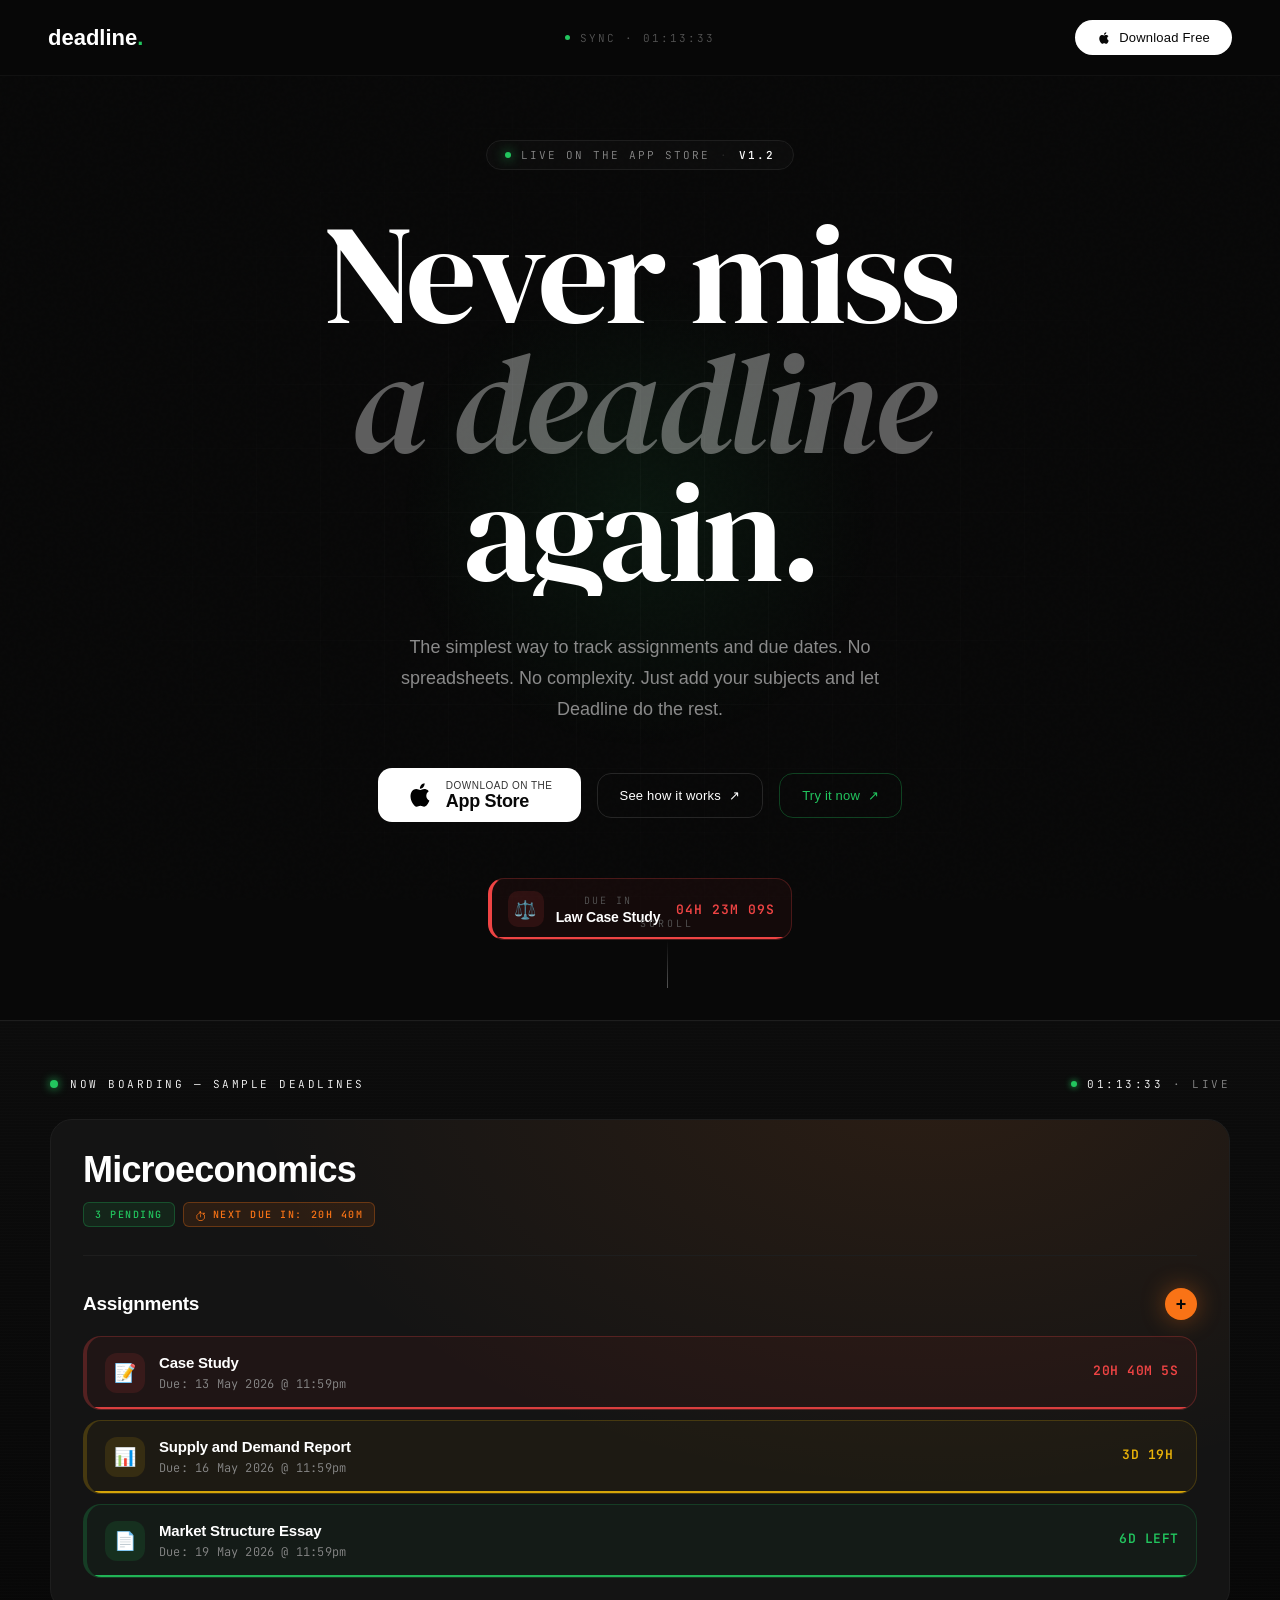
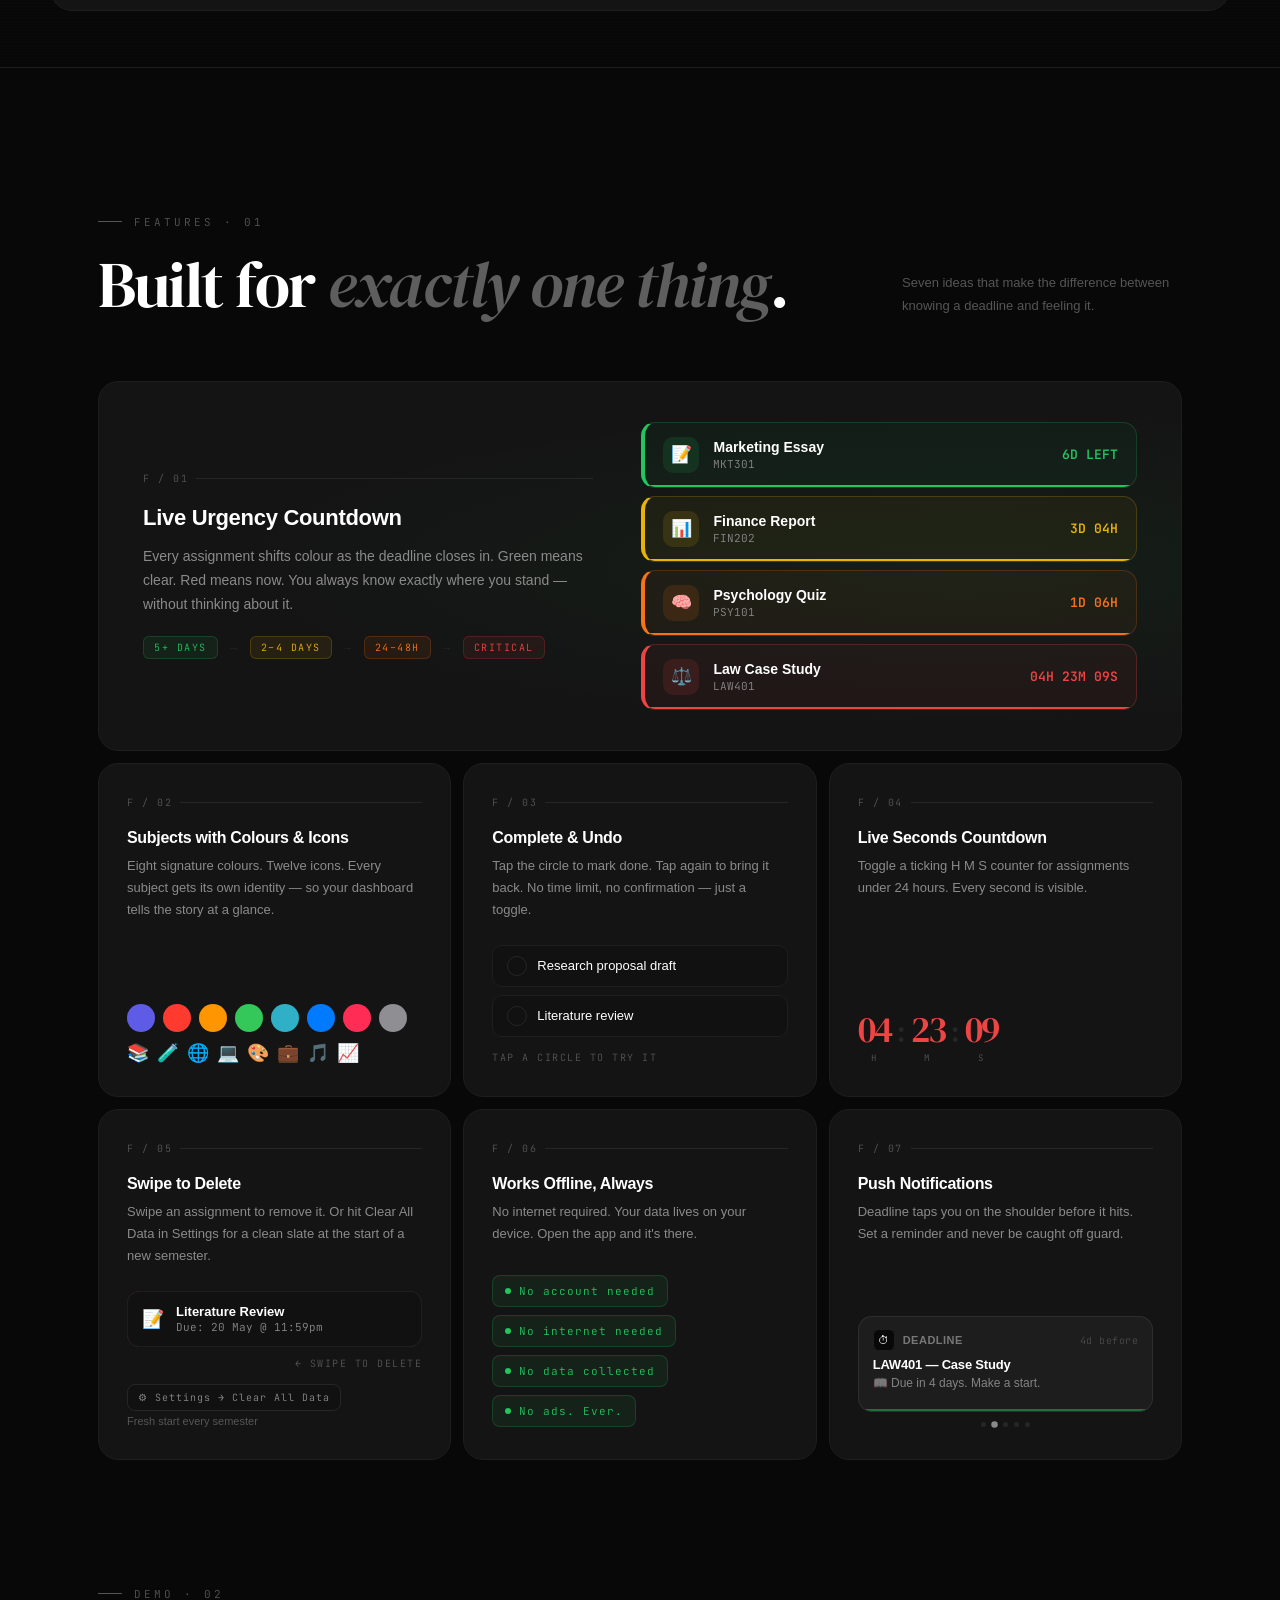
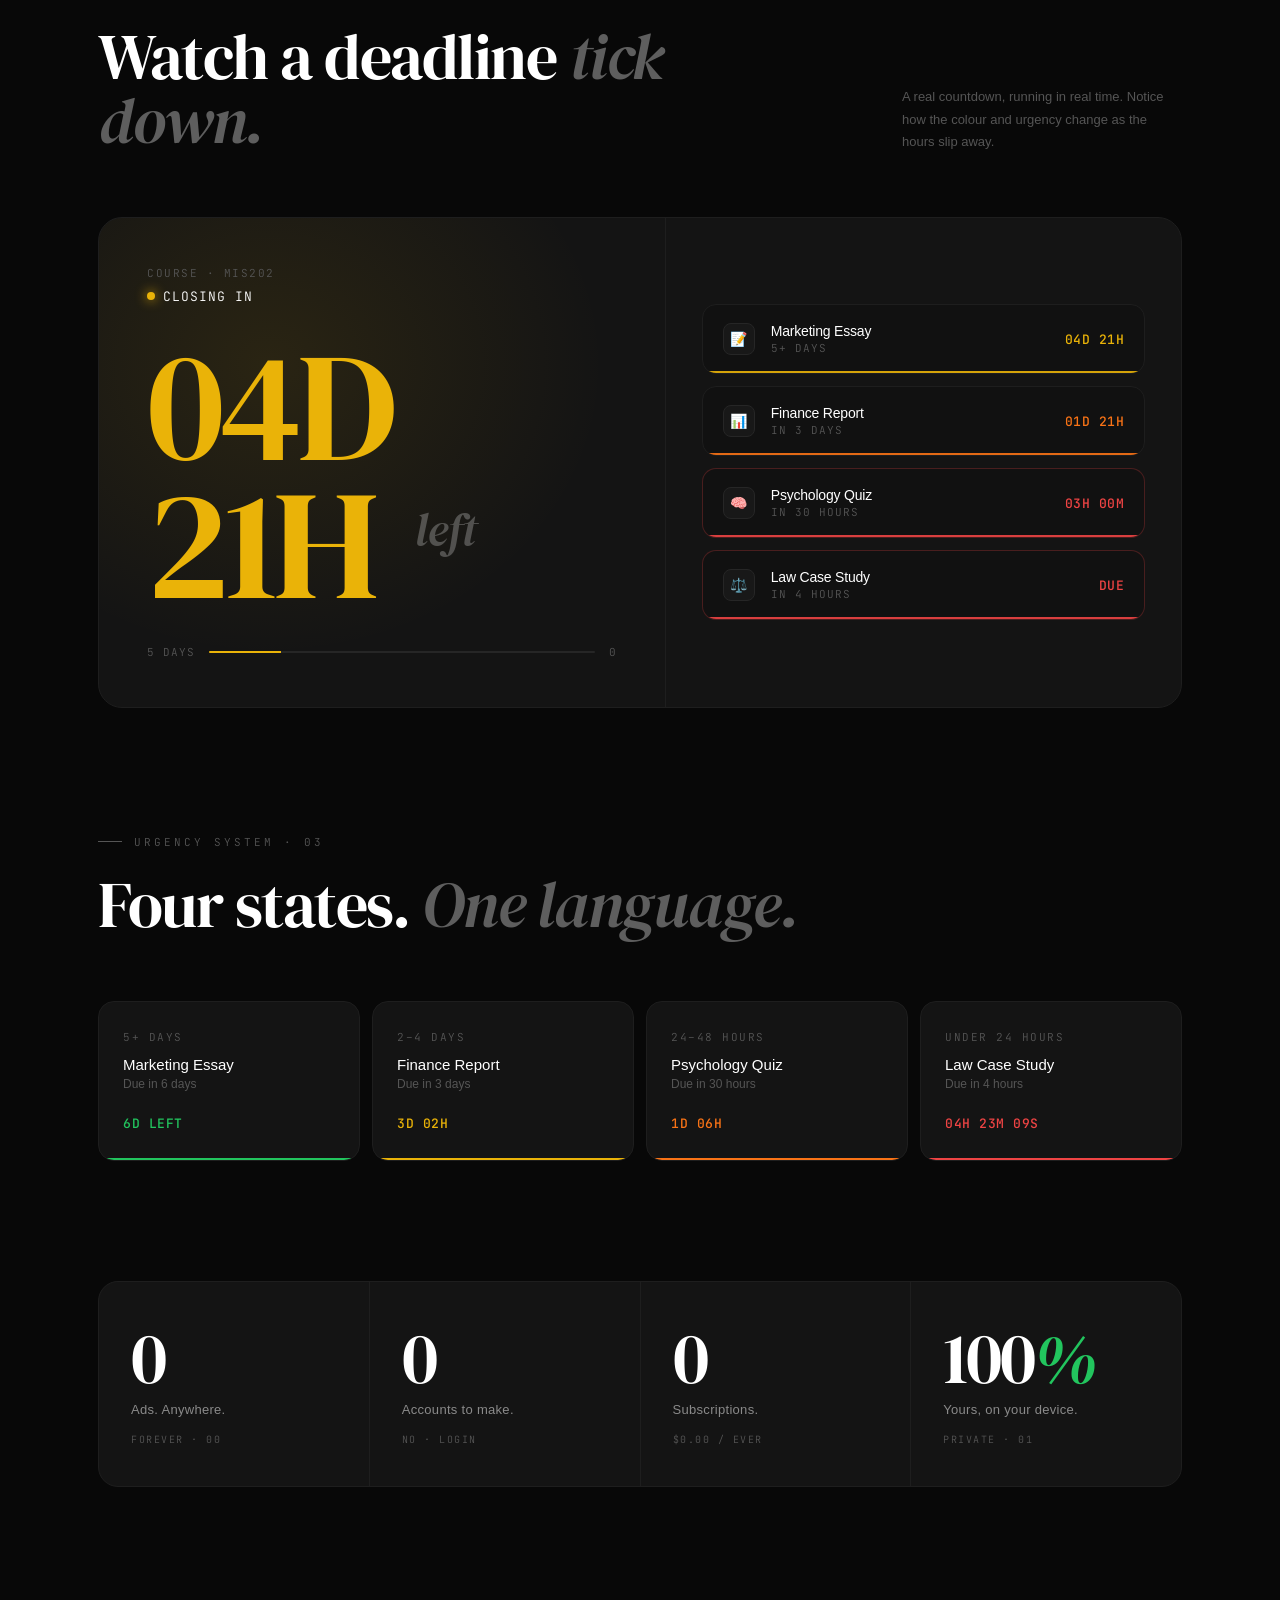
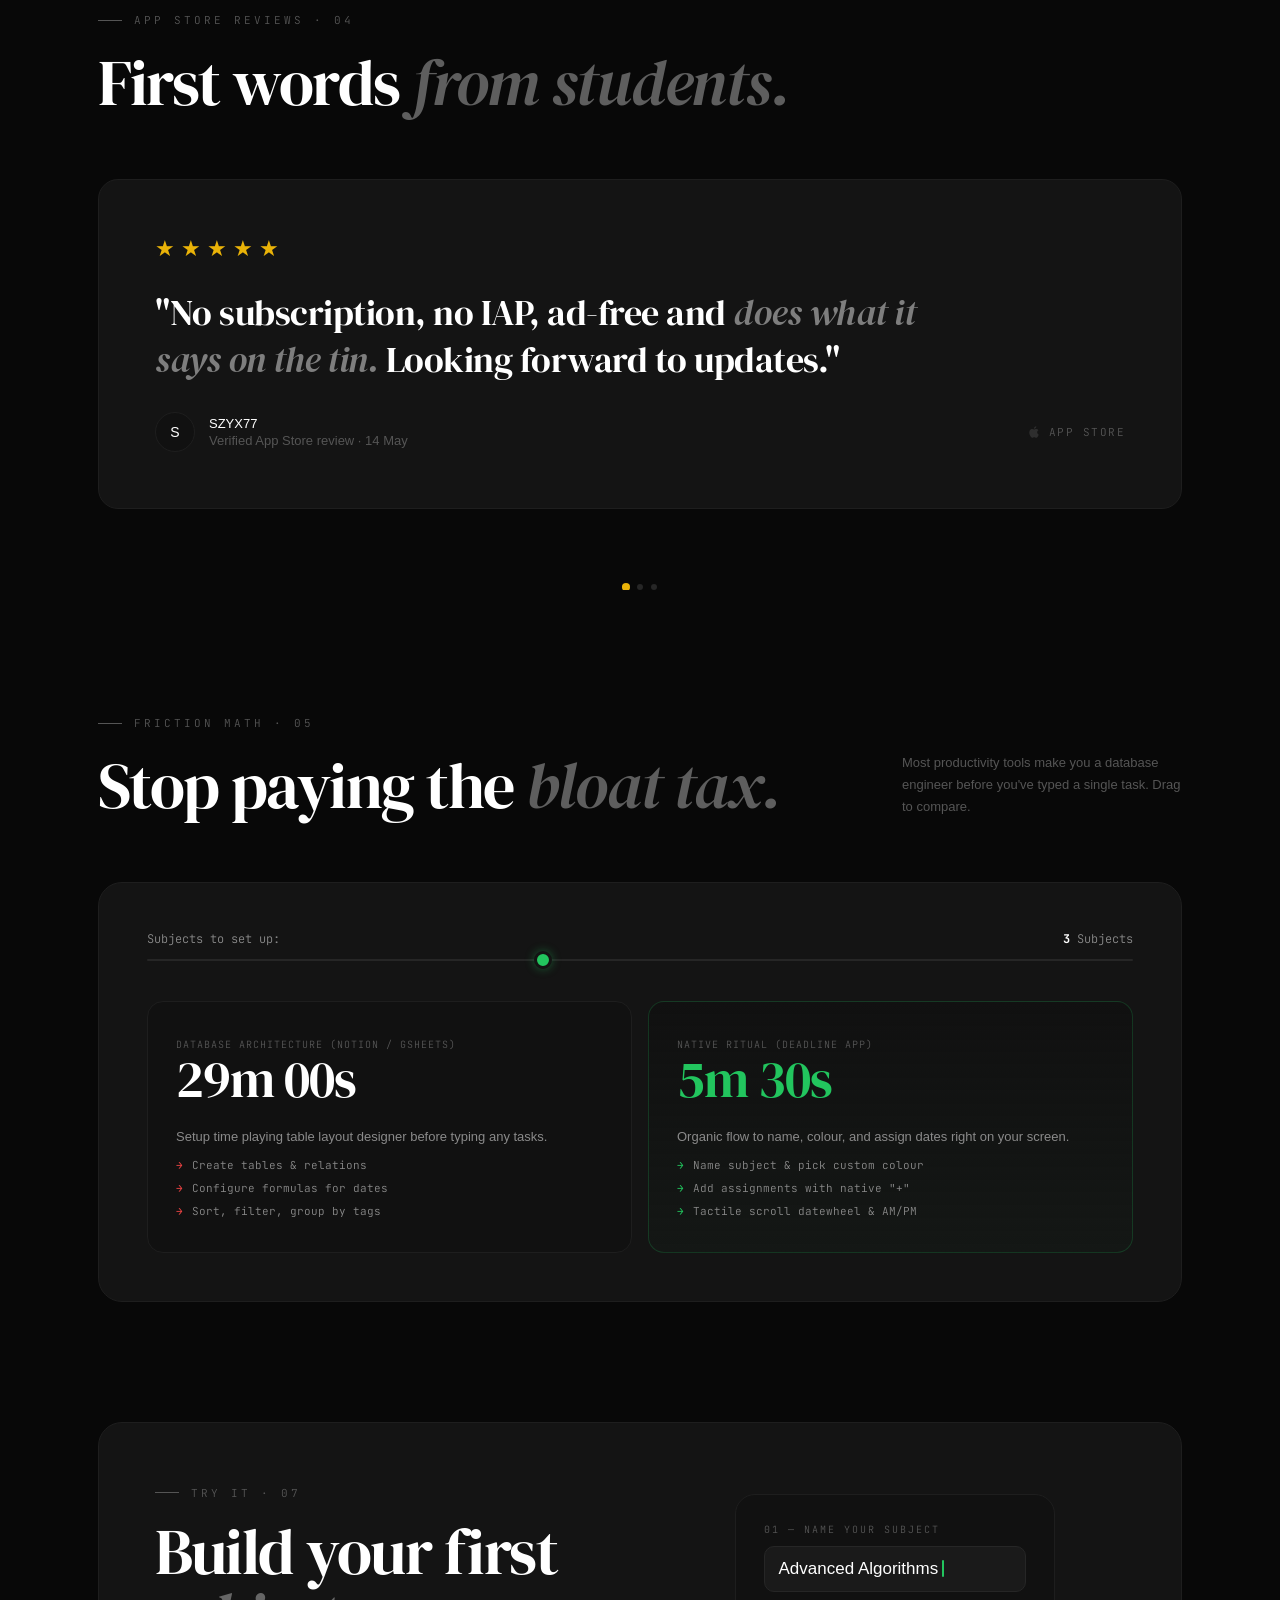
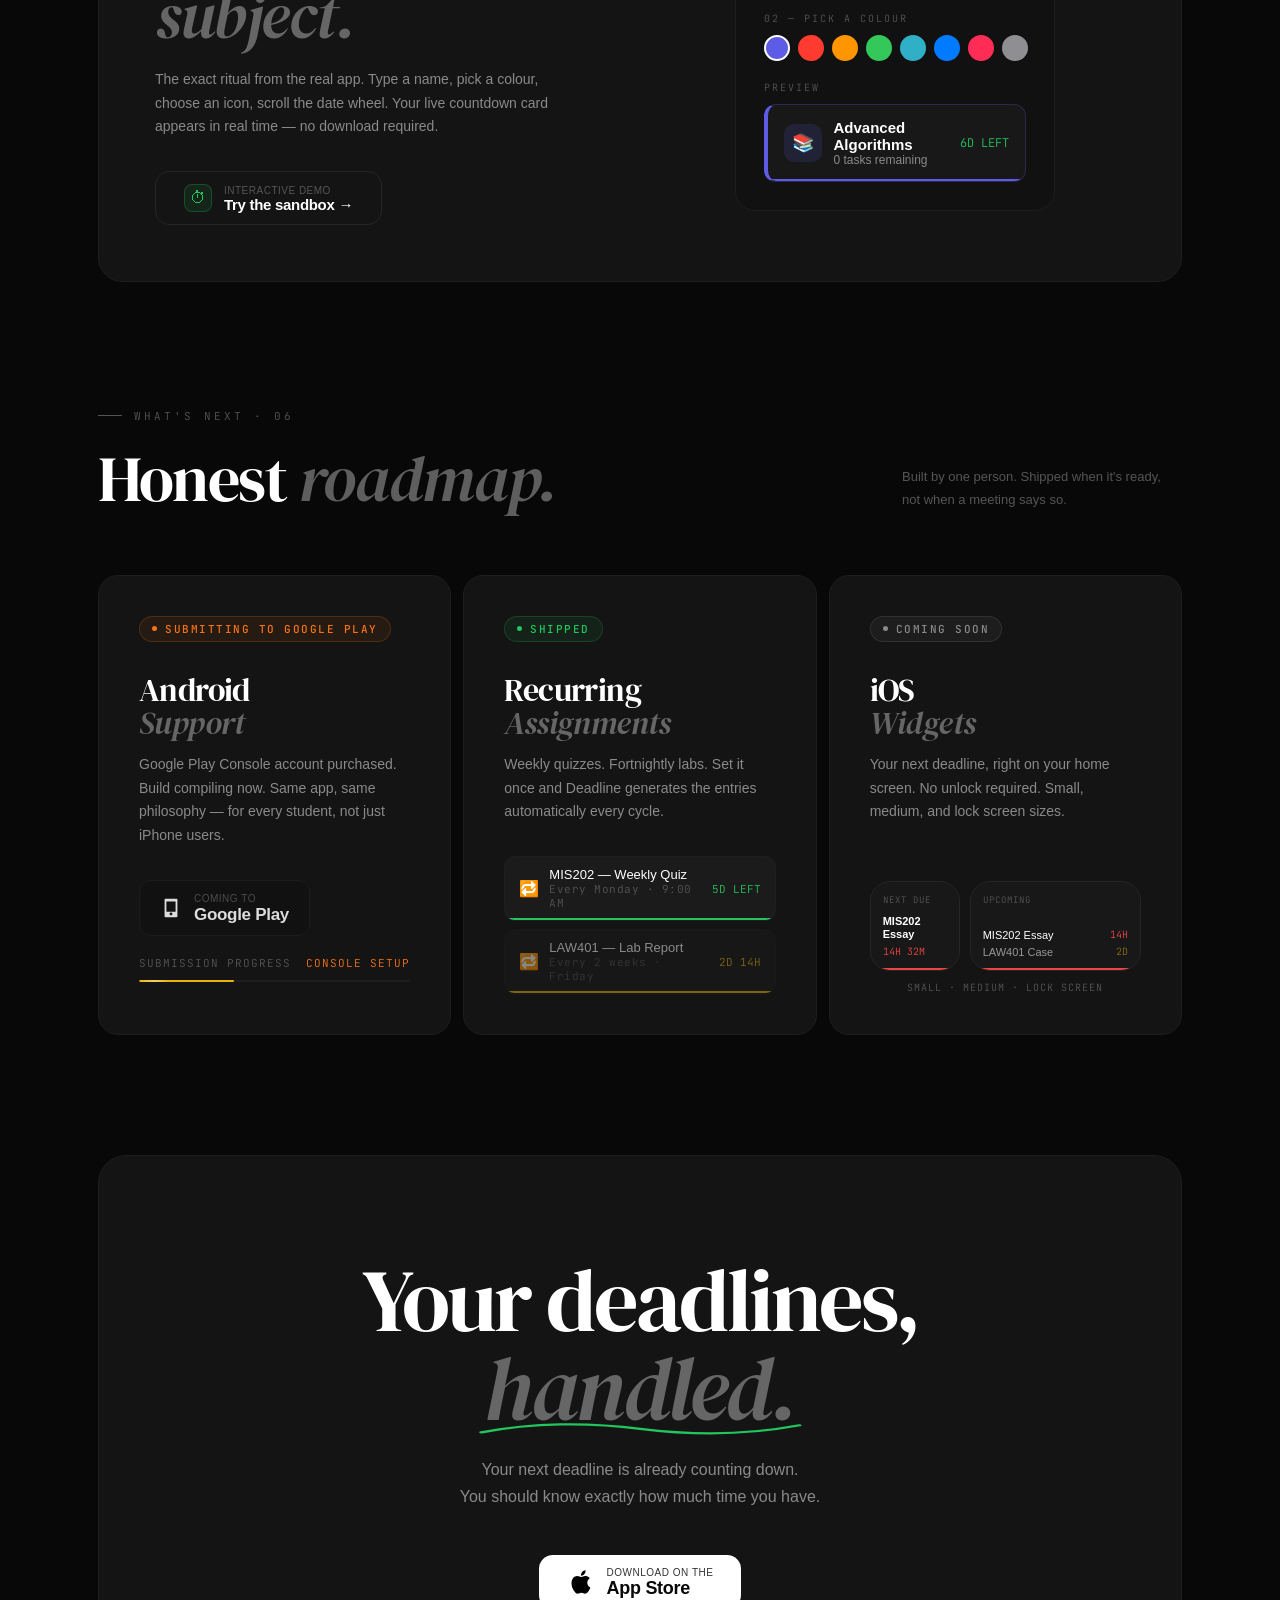
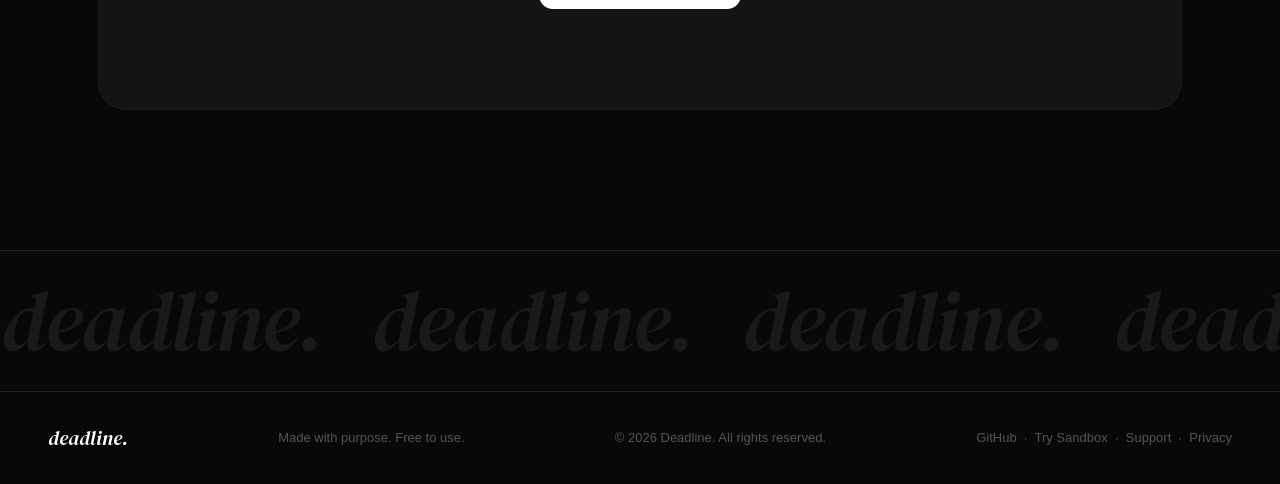
==== commit 926382ef: "version 1.2.0 shipped, ICS Import removed" ====
--- a/index.html
+++ b/index.html
@@ -2656,7 +2656,7 @@
       <div class="hero-eyebrow-dot"></div>
       <span>Live on the App Store</span>
       <span class="sep">·</span>
-      <span class="count">v1.1</span>
+      <span class="count">v1.2</span>
     </div>
 
     <h1>
@@ -3370,17 +3370,17 @@
             <span style="color:var(--orange);">Console setup</span>
           </div>
           <div class="android-progress-bar">
-            <div class="android-progress-fill" style="width:20%;background:var(--orange);animation:none;"></div>
+            <div class="android-progress-fill" style="width:35%;background:var(--yellow);animation:none;"></div>
           </div>
         </div>
       </div>
     </div>
 
-    <!-- COMING SOON: Recurring Assignments -->
+    <!-- SHIPPED: Recurring Assignments -->
     <div class="next-card reveal delay-1">
-      <div class="next-card-label label-soon">
+      <div class="next-card-label label-android">
         <span class="label-dot"></span>
-        Coming soon
+        Shipped
       </div>
       <div class="next-card-content">
         <h3>Recurring<br><em>Assignments</em></h3>
@@ -3408,34 +3408,6 @@
       </div>
     </div>
 
-    <!-- COMING SOON: ICS Calendar Import -->
-    <div class="next-card reveal delay-2">
-      <div class="next-card-label label-soon">
-        <span class="label-dot"></span>
-        Coming soon
-      </div>
-      <div class="next-card-content">
-        <h3>ICS Calendar<br><em>Import</em></h3>
-        <p>Export your timetable from your university portal and import it directly. Your subjects and due dates, populated in seconds.</p>
-      </div>
-      <div style="display:flex;flex-direction:column;gap:10px;margin-top:auto;">
-        <div style="display:flex;align-items:center;gap:10px;padding:12px 14px;background:rgba(255,255,255,0.03);border:1px solid var(--border);border-radius:10px;">
-          <div style="width:32px;height:32px;border-radius:8px;background:rgba(34,197,94,0.1);border:1px solid rgba(34,197,94,0.2);display:grid;place-items:center;font-size:16px;flex-shrink:0;">📅</div>
-          <div style="flex:1;">
-            <div style="font-size:11px;color:var(--muted);font-family:var(--mono);letter-spacing:1px;text-transform:uppercase;margin-bottom:3px;">Import from</div>
-            <div style="font-size:13px;font-weight:500;color:var(--white);">DeakinSync · StudentConnect · LMS</div>
-          </div>
-        </div>
-        <div style="display:flex;align-items:center;gap:8px;font-family:var(--mono);font-size:10px;color:var(--muted);letter-spacing:1px;text-transform:uppercase;padding:0 2px;">
-          <div style="flex:1;height:1px;background:var(--border);"></div>
-          <span>drops as a .ics file</span>
-          <div style="flex:1;height:1px;background:var(--border);"></div>
-        </div>
-        <div style="padding:10px 14px;background:rgba(34,197,94,0.04);border:1px solid rgba(34,197,94,0.15);border-radius:10px;font-size:12px;color:var(--muted-2);line-height:1.6;">
-          <span style="color:var(--green);font-weight:500;">12 assignments</span> detected across <span style="color:var(--white);">4 subjects</span>
-        </div>
-      </div>
-    </div>
 
     <!-- COMING SOON: iOS Widgets -->
     <div class="next-card reveal delay-3">
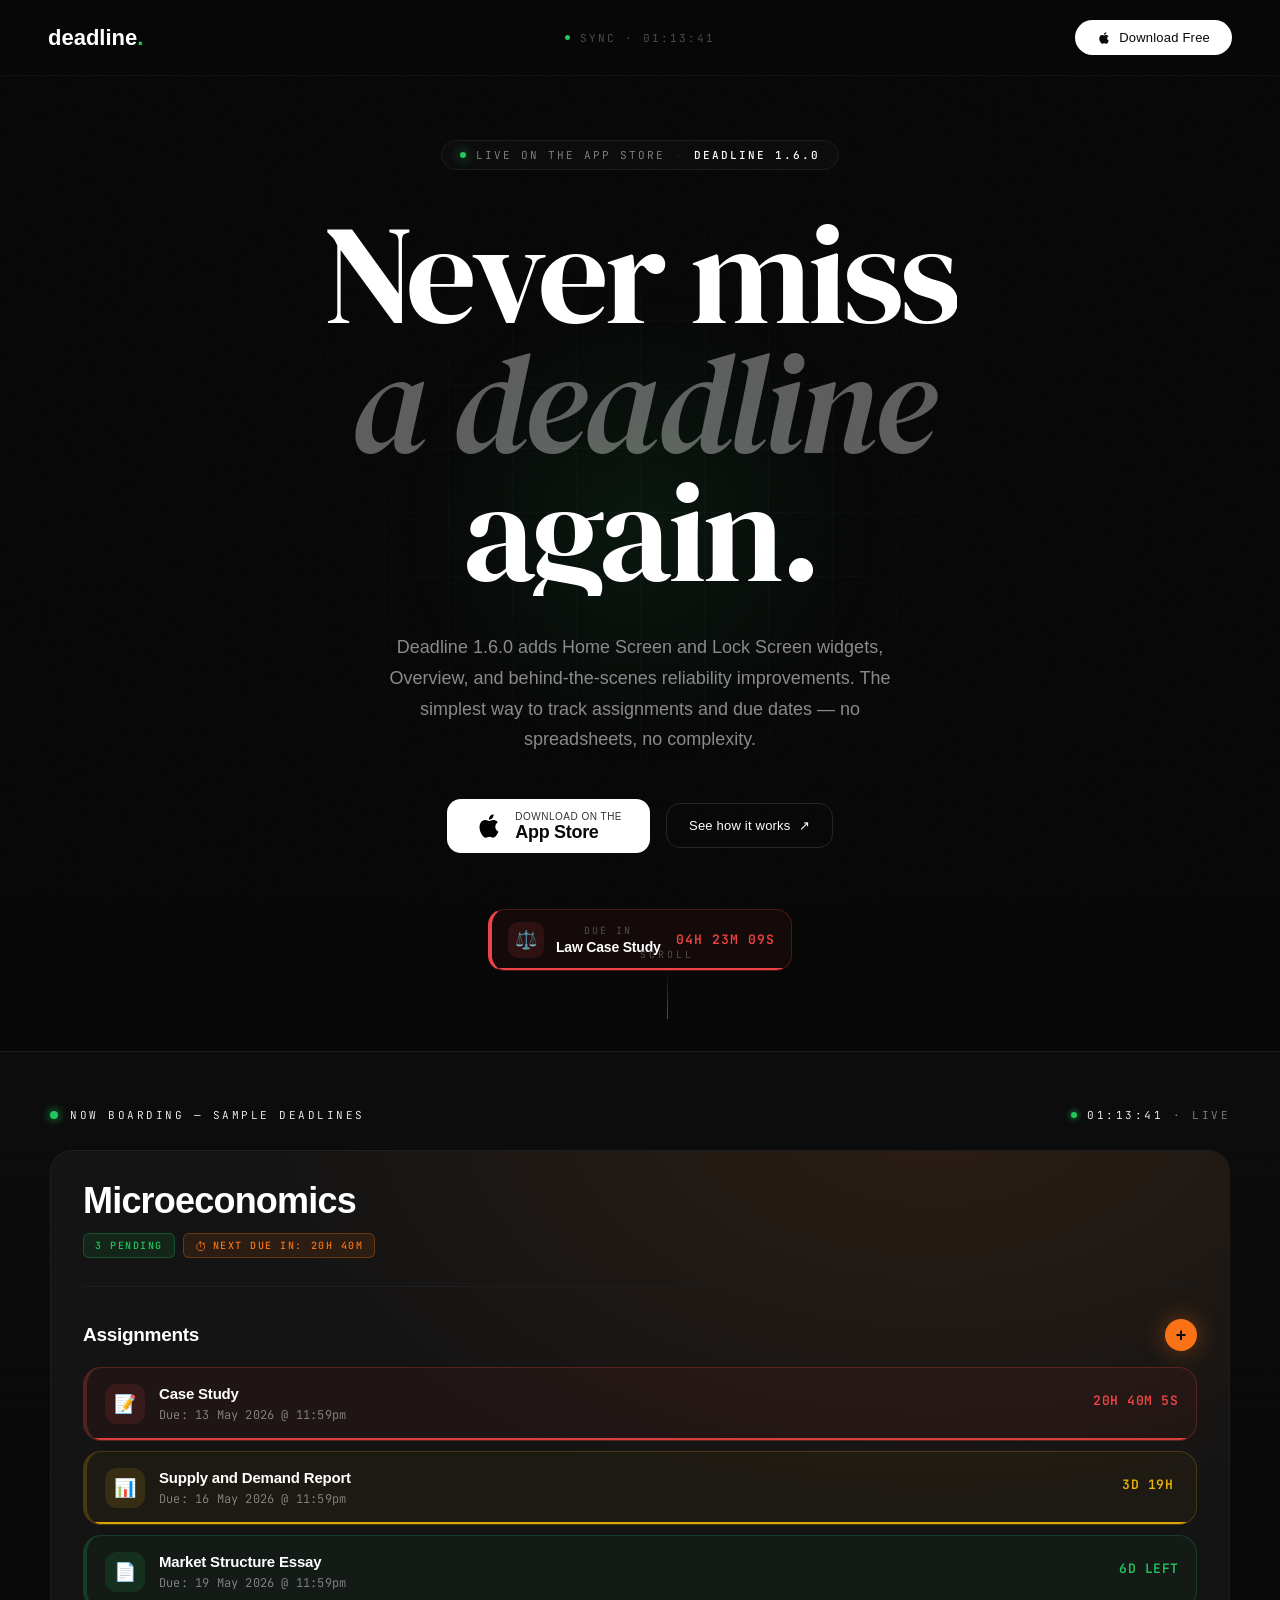
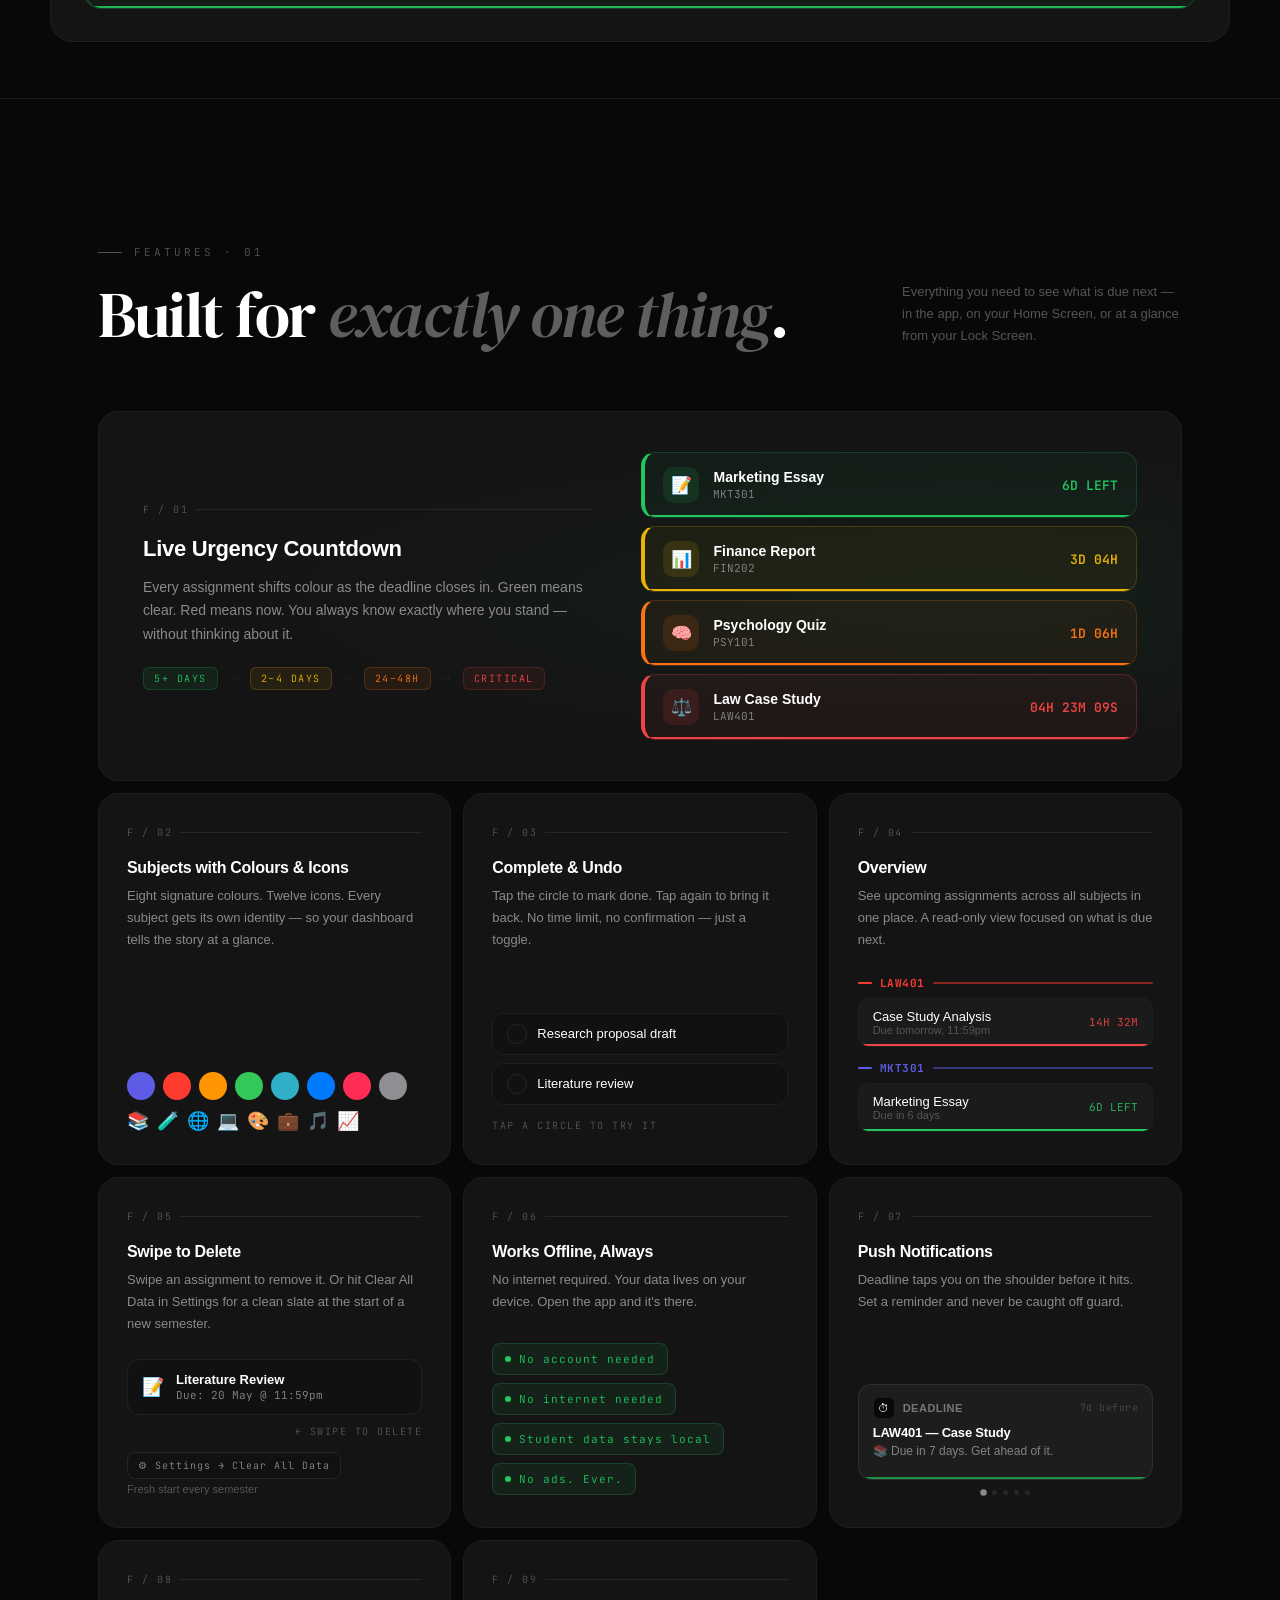
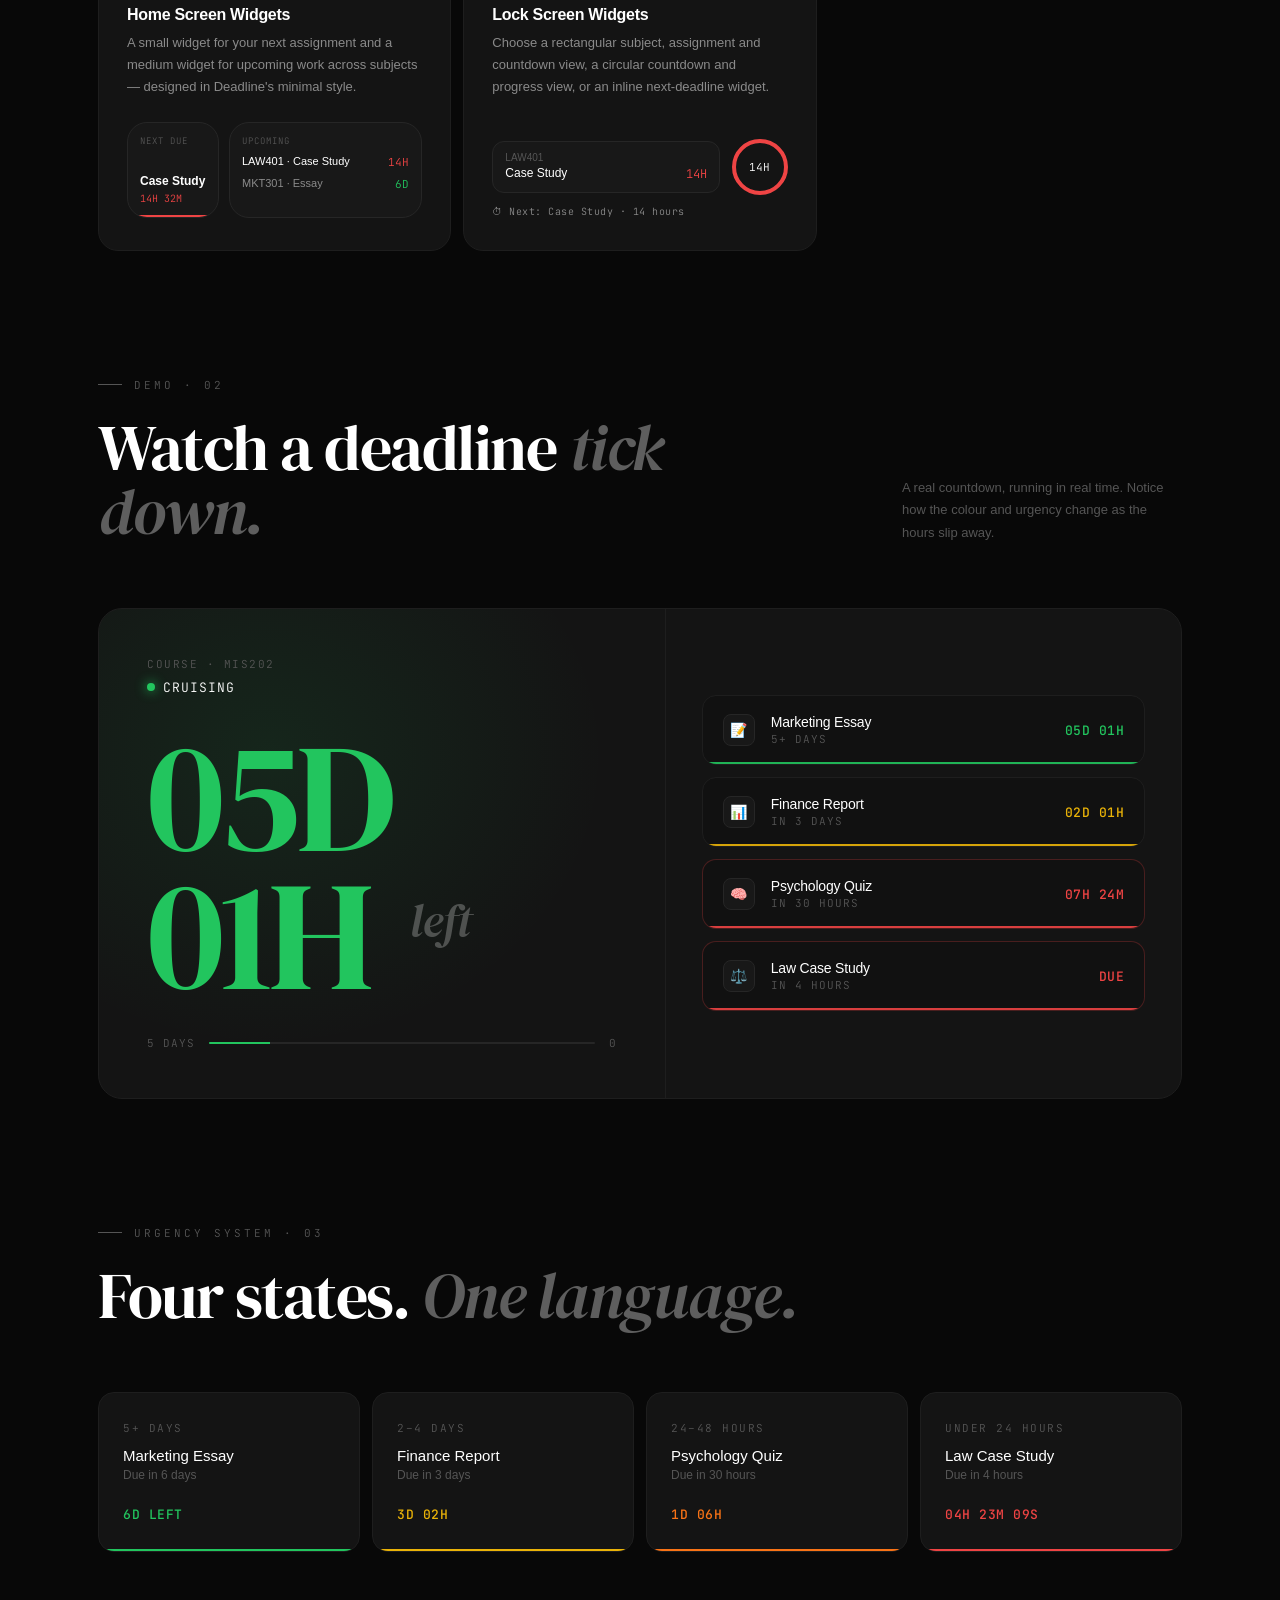
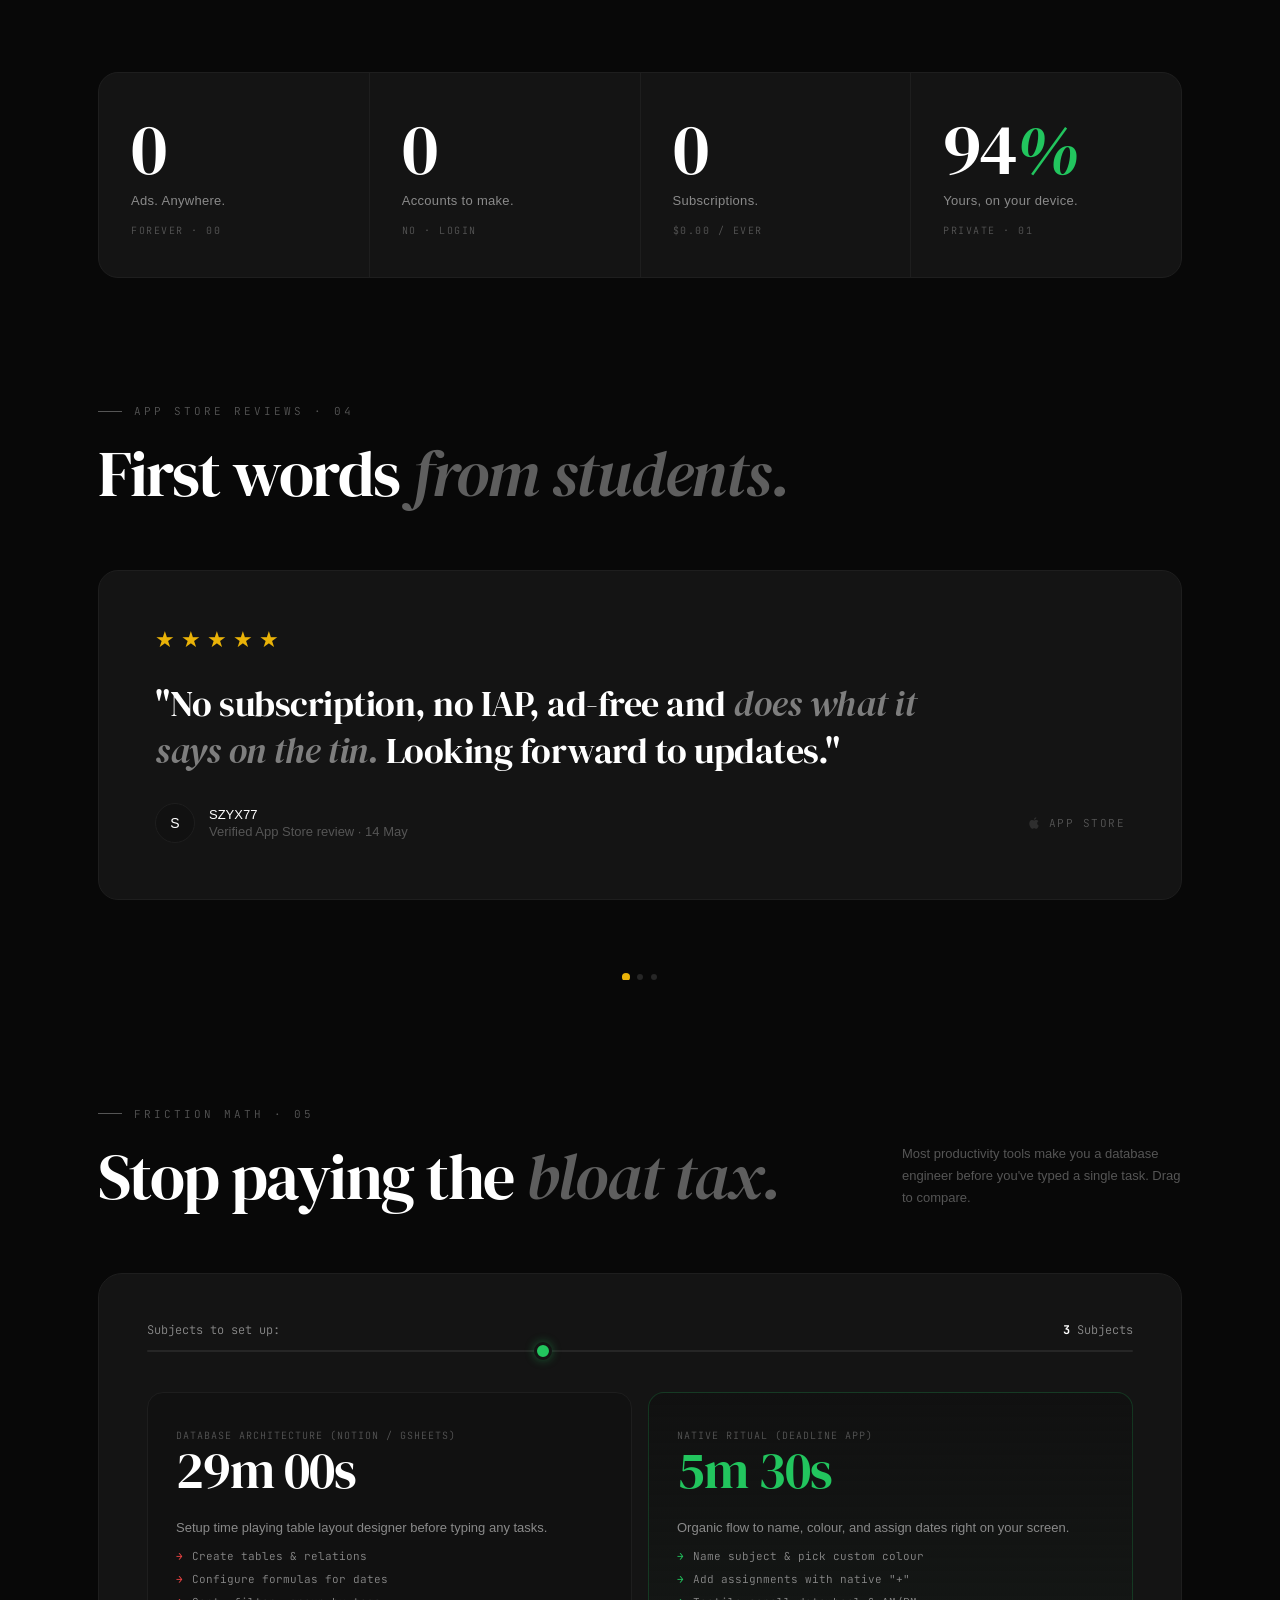
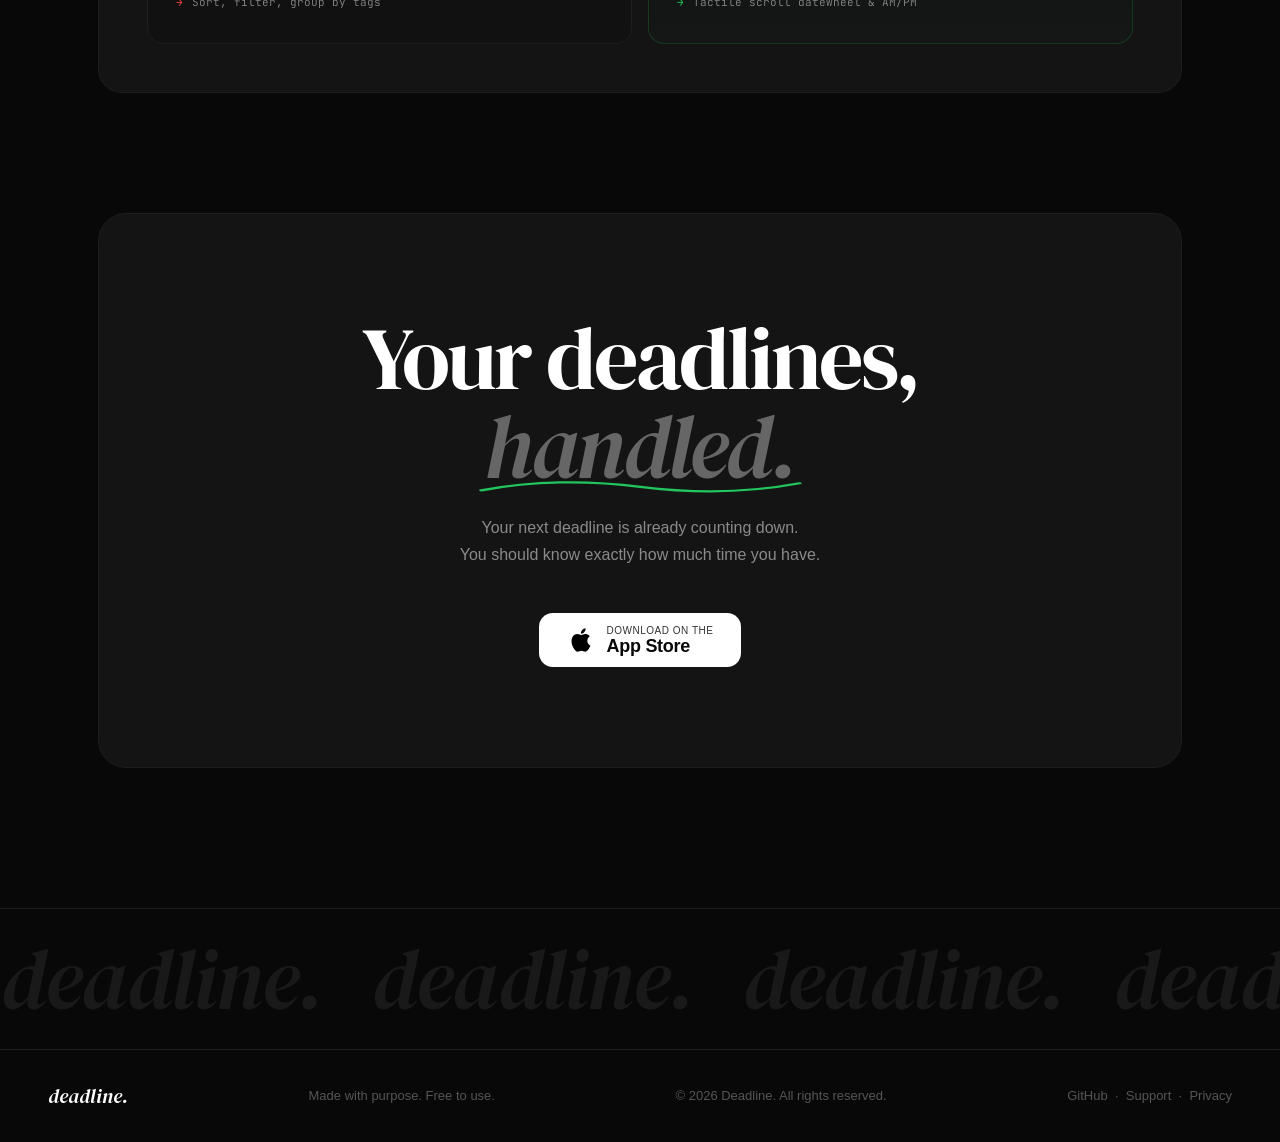
==== commit 55f22f0d: "Update website for Deadline 1.6.0" ====
--- a/index.html
+++ b/index.html
@@ -2656,7 +2656,7 @@
       <div class="hero-eyebrow-dot"></div>
       <span>Live on the App Store</span>
       <span class="sep">·</span>
-      <span class="count">v1.2</span>
+      <span class="count">Deadline 1.6.0</span>
     </div>
 
     <h1>
@@ -2666,7 +2666,7 @@
     </h1>
 
     <p class="hero-sub">
-      The simplest way to track assignments and due dates. No spreadsheets. No complexity. Just add your subjects and let Deadline do the rest.
+      Deadline 1.6.0 adds Home Screen and Lock Screen widgets, Overview, and behind-the-scenes reliability improvements. The simplest way to track assignments and due dates — no spreadsheets, no complexity.
     </p>
 
     <div class="hero-actions">
@@ -2681,10 +2681,6 @@
       </a>
       <a href="#features" class="ghost-btn">
         See how it works
-        <span class="arrow">↗</span>
-      </a>
-      <a href="sandbox.html" class="ghost-btn" style="border-color:rgba(34,197,94,0.3);color:var(--green);">
-        Try it now
         <span class="arrow">↗</span>
       </a>
     </div>
@@ -2774,7 +2770,7 @@
       <div class="section-label">Features · 01</div>
       <h2 class="section-title" style="margin-top:24px;">Built for <em>exactly one thing</em>.</h2>
     </div>
-    <p class="section-aside">Seven ideas that make the difference between knowing a deadline and feeling it.</p>
+    <p class="section-aside">Everything you need to see what is due next — in the app, on your Home Screen, or at a glance from your Lock Screen.</p>
   </div>
 
   <div class="features-grid">
@@ -2865,27 +2861,37 @@
       </div>
     </div>
 
-    <!-- F/04 — live seconds -->
+    <!-- F/04 — overview screen -->
     <div class="fc reveal delay-3">
       <div class="fc-num">F / 04</div>
-      <div class="fc-title">Live Seconds Countdown</div>
-      <div class="fc-desc">Toggle a ticking H M S counter for assignments under 24 hours. Every second is visible.</div>
+      <div class="fc-title">Overview</div>
+      <div class="fc-desc">See upcoming assignments across all subjects in one place. A read-only view focused on what is due next.</div>
       <div class="fc-visual">
-        <div class="fc-hms">
-          <div class="fc-hms-unit">
-            <div class="fc-hms-val" id="fcH">04</div>
-            <div class="fc-hms-label">H</div>
+        <div style="display:flex;align-items:center;gap:8px;margin-bottom:8px;">
+          <div style="width:14px;height:2px;background:#FF3B30;border-radius:1px;"></div>
+          <div style="font-family:var(--mono);font-size:11px;font-weight:700;letter-spacing:0.5px;color:#FF3B30;">LAW401</div>
+          <div style="flex:1;height:2px;background:#FF3B30;border-radius:1px;opacity:0.5;"></div>
+        </div>
+        <div style="position:relative;display:flex;align-items:center;gap:10px;padding:10px 14px;background:rgba(255,255,255,0.03);border:1px solid var(--border);border-radius:10px;overflow:hidden;margin-bottom:14px;">
+          <div style="flex:1;">
+            <div style="font-size:13px;font-weight:500;color:var(--white);">Case Study Analysis</div>
+            <div style="font-size:11px;color:var(--muted);">Due tomorrow, 11:59pm</div>
           </div>
-          <div class="fc-hms-sep">:</div>
-          <div class="fc-hms-unit">
-            <div class="fc-hms-val" id="fcM">23</div>
-            <div class="fc-hms-label">M</div>
+          <div style="font-family:var(--mono);font-size:11px;color:var(--red);">14H 32M</div>
+          <div style="position:absolute;bottom:0;left:0;right:0;height:2px;background:var(--red);animation:pulse-line 1.2s ease-in-out infinite;"></div>
+        </div>
+        <div style="display:flex;align-items:center;gap:8px;margin-bottom:8px;">
+          <div style="width:14px;height:2px;background:#5E5CE6;border-radius:1px;"></div>
+          <div style="font-family:var(--mono);font-size:11px;font-weight:700;letter-spacing:0.5px;color:#5E5CE6;">MKT301</div>
+          <div style="flex:1;height:2px;background:#5E5CE6;border-radius:1px;opacity:0.5;"></div>
+        </div>
+        <div style="position:relative;display:flex;align-items:center;gap:10px;padding:10px 14px;background:rgba(255,255,255,0.03);border:1px solid var(--border);border-radius:10px;overflow:hidden;">
+          <div style="flex:1;">
+            <div style="font-size:13px;font-weight:500;color:var(--white);">Marketing Essay</div>
+            <div style="font-size:11px;color:var(--muted);">Due in 6 days</div>
           </div>
-          <div class="fc-hms-sep">:</div>
-          <div class="fc-hms-unit">
-            <div class="fc-hms-val" id="fcS">11</div>
-            <div class="fc-hms-label">S</div>
-          </div>
+          <div style="font-family:var(--mono);font-size:11px;color:var(--green);">6D LEFT</div>
+          <div style="position:absolute;bottom:0;left:0;right:0;height:2px;background:var(--green);"></div>
         </div>
       </div>
     </div>
@@ -2925,7 +2931,7 @@
         <div class="fc-offline-badges">
           <div class="fc-badge good"><div class="fc-badge-dot"></div>No account needed</div>
           <div class="fc-badge good"><div class="fc-badge-dot"></div>No internet needed</div>
-          <div class="fc-badge good"><div class="fc-badge-dot"></div>No data collected</div>
+          <div class="fc-badge good"><div class="fc-badge-dot"></div>Student data stays local</div>
           <div class="fc-badge good"><div class="fc-badge-dot"></div>No ads. Ever.</div>
         </div>
       </div>
@@ -2949,15 +2955,15 @@
             <div class="fc-notif-body">📚 Due in 7 days. Get ahead of it.</div>
             <div class="fc-notif-bar" style="background:var(--green);animation:none;opacity:0.7;"></div>
           </div>
-          <!-- notification 2: 4 days -->
+          <!-- notification 2: 5 days -->
           <div class="fc-notif fc-notif-slide" id="fcn-1">
             <div class="fc-notif-header">
               <div class="fc-notif-icon">⏱</div>
               <div class="fc-notif-app">Deadline</div>
-              <div class="fc-notif-time">4d before</div>
+              <div class="fc-notif-time">5d before</div>
             </div>
             <div class="fc-notif-title">LAW401 — Case Study</div>
-            <div class="fc-notif-body">📖 Due in 4 days. Make a start.</div>
+            <div class="fc-notif-body">📖 Due in 5 days. Make a start.</div>
             <div class="fc-notif-bar" style="background:var(--green);animation:none;opacity:0.5;"></div>
           </div>
           <!-- notification 3: 2 days -->
@@ -3005,6 +3011,44 @@
       </div>
     </div>
 
+    <!-- F/08 — Home Screen widgets -->
+    <div class="fc reveal">
+      <div class="fc-num">F / 08</div>
+      <div class="fc-title">Home Screen Widgets</div>
+      <div class="fc-desc">A small widget for your next assignment and a medium widget for upcoming work across subjects — designed in Deadline's minimal style.</div>
+      <div class="fc-visual">
+        <div style="display:flex;gap:10px;align-items:stretch;">
+          <div style="width:92px;min-height:96px;border-radius:20px;background:var(--card-2);border:1px solid var(--border-2);padding:12px;display:flex;flex-direction:column;justify-content:space-between;position:relative;overflow:hidden;">
+            <div style="font-family:var(--mono);font-size:9px;letter-spacing:1px;color:var(--muted);text-transform:uppercase;">Next due</div>
+            <div><div style="font-size:12px;font-weight:600;color:var(--white);">Case Study</div><div style="font-family:var(--mono);font-size:10px;color:var(--red);margin-top:4px;">14H 32M</div></div>
+            <div style="position:absolute;bottom:0;left:0;right:0;height:2px;background:var(--red);"></div>
+          </div>
+          <div style="flex:1;min-height:96px;border-radius:20px;background:var(--card-2);border:1px solid var(--border-2);padding:12px;display:flex;flex-direction:column;gap:8px;">
+            <div style="font-family:var(--mono);font-size:9px;letter-spacing:1px;color:var(--muted);text-transform:uppercase;">Upcoming</div>
+            <div style="display:flex;justify-content:space-between;font-size:11px;color:var(--white);"><span>LAW401 · Case Study</span><span style="font-family:var(--mono);color:var(--red);">14H</span></div>
+            <div style="display:flex;justify-content:space-between;font-size:11px;color:var(--muted-2);"><span>MKT301 · Essay</span><span style="font-family:var(--mono);color:var(--green);">6D</span></div>
+          </div>
+        </div>
+      </div>
+    </div>
+
+    <!-- F/09 — Lock Screen widgets -->
+    <div class="fc reveal delay-1">
+      <div class="fc-num">F / 09</div>
+      <div class="fc-title">Lock Screen Widgets</div>
+      <div class="fc-desc">Choose a rectangular subject, assignment and countdown view, a circular countdown and progress view, or an inline next-deadline widget.</div>
+      <div class="fc-visual">
+        <div style="display:flex;align-items:center;gap:12px;flex-wrap:wrap;">
+          <div style="flex:1;min-width:150px;border-radius:12px;background:var(--card-2);border:1px solid var(--border-2);padding:10px 12px;">
+            <div style="font-size:10px;color:var(--muted);">LAW401</div>
+            <div style="display:flex;justify-content:space-between;gap:8px;margin-top:3px;font-size:12px;color:var(--white);"><span>Case Study</span><span style="font-family:var(--mono);color:var(--red);">14H</span></div>
+          </div>
+          <div style="width:56px;height:56px;border-radius:50%;border:4px solid var(--red);display:flex;align-items:center;justify-content:center;font-family:var(--mono);font-size:11px;color:var(--white);">14H</div>
+        </div>
+        <div style="margin-top:10px;font-family:var(--mono);font-size:10px;color:var(--muted-2);letter-spacing:0.5px;">⏱ Next: Case Study · 14 hours</div>
+      </div>
+    </div>
+
   </div>
 </section>
 
@@ -3287,170 +3331,6 @@
   </div>
 </section>
 
-<!-- SANDBOX TEASER -->
-<section class="sandbox-teaser reveal">
-  <div class="sandbox-teaser-inner">
-    <div class="sandbox-teaser-left">
-      <div class="section-label" style="margin-bottom:20px;">Try It · 07</div>
-      <h2 class="section-title" style="margin-bottom:20px;">Build your first <em>subject.</em></h2>
-      <p style="font-size:14px;color:var(--muted-2);line-height:1.7;max-width:400px;margin-bottom:32px;">The exact ritual from the real app. Type a name, pick a colour, choose an icon, scroll the date wheel. Your live countdown card appears in real time — no download required.</p>
-      <a href="sandbox.html" class="appstore-badge" style="display:inline-flex;background:var(--card);color:var(--white);border:1px solid var(--border-2);">
-        <div style="width:28px;height:28px;border-radius:8px;background:rgba(34,197,94,0.1);border:1px solid rgba(34,197,94,0.25);display:flex;align-items:center;justify-content:center;color:var(--green);font-size:16px;flex-shrink:0;">⏱</div>
-        <div class="appstore-badge-text">
-          <span class="small" style="color:var(--muted);">Interactive demo</span>
-          <span class="big" style="color:var(--white);font-size:15px;">Try the sandbox →</span>
-        </div>
-      </a>
-    </div>
-    <div class="sandbox-teaser-right">
-      <div class="sandbox-preview-card">
-        <div class="spc-step">01 — Name your subject</div>
-        <div class="spc-input">Advanced Algorithms<span class="spc-cursor"></span></div>
-        <div class="spc-step" style="margin-top:20px;">02 — Pick a colour</div>
-        <div class="spc-colors">
-          <div class="spc-swatch" style="background:#5E5CE6;border-color:#fff;"></div>
-          <div class="spc-swatch" style="background:#FF3B30;"></div>
-          <div class="spc-swatch" style="background:#FF9500;"></div>
-          <div class="spc-swatch" style="background:#34C759;"></div>
-          <div class="spc-swatch" style="background:#30B0C7;"></div>
-          <div class="spc-swatch" style="background:#007AFF;"></div>
-          <div class="spc-swatch" style="background:#FF2D55;"></div>
-          <div class="spc-swatch" style="background:#8E8E93;"></div>
-        </div>
-        <div class="spc-step" style="margin-top:20px;">Preview</div>
-        <div class="spc-card">
-          <div class="spc-card-icon" style="background:rgba(94,92,230,0.15);">
-            <span style="font-size:18px;">📚</span>
-          </div>
-          <div style="flex:1;min-width:0;">
-            <div style="font-size:15px;font-weight:600;color:#fff;">Advanced Algorithms</div>
-            <div style="font-size:12px;color:var(--muted-2);">0 tasks remaining</div>
-          </div>
-          <div style="font-family:var(--mono);font-size:12px;color:#22c55e;flex-shrink:0;">6D LEFT</div>
-          <div style="position:absolute;bottom:0;left:0;right:0;height:2px;background:#5E5CE6;border-radius:0 0 10px 10px;"></div>
-        </div>
-      </div>
-    </div>
-  </div>
-</section>
-
-<!-- WHATS NEXT -->
-<section class="whats-next">
-  <div class="section-head reveal">
-    <div>
-      <div class="section-label">What's Next · 06</div>
-      <h2 class="section-title" style="margin-top:24px;">Honest <em>roadmap.</em></h2>
-    </div>
-    <p class="section-aside">Built by one person. Shipped when it's ready, not when a meeting says so.</p>
-  </div>
-
-  <div class="whats-next-grid">
-
-    <!-- IN PROGRESS: Android -->
-    <div class="next-card reveal">
-      <div class="next-card-label label-android-progress">
-        <span class="label-dot"></span>
-        Submitting to Google Play
-      </div>
-      <div class="next-card-content">
-        <h3>Android<br><em>Support</em></h3>
-        <p>Google Play Console account purchased. Build compiling now. Same app, same philosophy — for every student, not just iPhone users.</p>
-      </div>
-      <div class="android-mockup">
-        <div class="android-badge" style="opacity:0.85;filter:none;">
-          <svg width="22" height="24" viewBox="0 0 48 48" fill="white"><path d="M 12 4 C 10.894531 4 10 4.894531 10 6 L 10 42 C 10 43.105469 10.894531 44 12 44 L 36 44 C 37.105469 44 38 43.105469 38 42 L 38 6 C 38 4.894531 37.105469 4 36 4 Z M 24 40 C 22.34375 40 21 38.65625 21 37 C 21 35.34375 22.34375 34 24 34 C 25.65625 34 27 35.34375 27 37 C 27 38.65625 25.65625 40 24 40 Z M 14 10 L 34 10 L 34 32 L 14 32 Z"/></svg>
-          <div class="android-badge-text">
-            <span class="small">Coming to</span>
-            <span class="big">Google Play</span>
-          </div>
-        </div>
-        <div class="android-progress">
-          <div class="android-progress-label">
-            <span>Submission progress</span>
-            <span style="color:var(--orange);">Console setup</span>
-          </div>
-          <div class="android-progress-bar">
-            <div class="android-progress-fill" style="width:35%;background:var(--yellow);animation:none;"></div>
-          </div>
-        </div>
-      </div>
-    </div>
-
-    <!-- SHIPPED: Recurring Assignments -->
-    <div class="next-card reveal delay-1">
-      <div class="next-card-label label-android">
-        <span class="label-dot"></span>
-        Shipped
-      </div>
-      <div class="next-card-content">
-        <h3>Recurring<br><em>Assignments</em></h3>
-        <p>Weekly quizzes. Fortnightly labs. Set it once and Deadline generates the entries automatically every cycle.</p>
-      </div>
-      <div style="display:flex;flex-direction:column;gap:8px;margin-top:auto;">
-        <div style="position:relative;display:flex;align-items:center;gap:10px;padding:10px 14px;background:rgba(255,255,255,0.03);border:1px solid var(--border);border-radius:10px;overflow:hidden;">
-          <span style="font-size:16px;">🔁</span>
-          <div style="flex:1;">
-            <div style="font-size:13px;font-weight:500;color:var(--white);">MIS202 — Weekly Quiz</div>
-            <div style="font-size:11px;color:var(--muted);font-family:var(--mono);letter-spacing:0.5px;">Every Monday · 9:00 AM</div>
-          </div>
-          <div style="font-family:var(--mono);font-size:11px;color:var(--green);">5D LEFT</div>
-          <div style="position:absolute;bottom:0;left:0;right:0;height:2px;background:var(--green);border-radius:0 0 8px 8px;"></div>
-        </div>
-        <div style="position:relative;display:flex;align-items:center;gap:10px;padding:10px 14px;background:rgba(255,255,255,0.03);border:1px solid var(--border);border-radius:10px;overflow:hidden;opacity:0.5;">
-          <span style="font-size:16px;">🔁</span>
-          <div style="flex:1;">
-            <div style="font-size:13px;font-weight:500;color:var(--white);">LAW401 — Lab Report</div>
-            <div style="font-size:11px;color:var(--muted);font-family:var(--mono);letter-spacing:0.5px;">Every 2 weeks · Friday</div>
-          </div>
-          <div style="font-family:var(--mono);font-size:11px;color:var(--yellow);">2D 14H</div>
-          <div style="position:absolute;bottom:0;left:0;right:0;height:2px;background:var(--yellow);border-radius:0 0 8px 8px;"></div>
-        </div>
-      </div>
-    </div>
-
-
-    <!-- COMING SOON: iOS Widgets -->
-    <div class="next-card reveal delay-3">
-      <div class="next-card-label label-soon">
-        <span class="label-dot"></span>
-        Coming soon
-      </div>
-      <div class="next-card-content">
-        <h3>iOS<br><em>Widgets</em></h3>
-        <p>Your next deadline, right on your home screen. No unlock required. Small, medium, and lock screen sizes.</p>
-      </div>
-      <div style="display:flex;flex-direction:column;gap:10px;margin-top:auto;">
-        <div style="display:flex;gap:10px;align-items:flex-start;">
-          <div style="width:90px;height:90px;border-radius:20px;background:var(--card-2);border:1px solid var(--border-2);padding:12px;display:flex;flex-direction:column;justify-content:space-between;flex-shrink:0;position:relative;overflow:hidden;">
-            <div style="font-size:9px;color:var(--muted);font-family:var(--mono);letter-spacing:1px;text-transform:uppercase;">Next due</div>
-            <div>
-              <div style="font-size:11px;font-weight:600;color:var(--white);line-height:1.2;">MIS202<br>Essay</div>
-              <div style="font-family:var(--mono);font-size:10px;color:var(--red);margin-top:4px;">14H 32M</div>
-            </div>
-            <div style="position:absolute;bottom:0;left:0;right:0;height:2px;background:var(--red);animation:pulse-line 1.2s ease-in-out infinite;"></div>
-          </div>
-          <div style="flex:1;height:90px;border-radius:20px;background:var(--card-2);border:1px solid var(--border-2);padding:12px;display:flex;flex-direction:column;justify-content:space-between;position:relative;overflow:hidden;">
-            <div style="font-size:9px;color:var(--muted);font-family:var(--mono);letter-spacing:1px;text-transform:uppercase;">Upcoming</div>
-            <div style="display:flex;flex-direction:column;gap:4px;">
-              <div style="display:flex;justify-content:space-between;align-items:center;">
-                <span style="font-size:11px;color:var(--white);">MIS202 Essay</span>
-                <span style="font-family:var(--mono);font-size:10px;color:var(--red);">14H</span>
-              </div>
-              <div style="display:flex;justify-content:space-between;align-items:center;opacity:0.55;">
-                <span style="font-size:11px;color:var(--white);">LAW401 Case</span>
-                <span style="font-family:var(--mono);font-size:10px;color:var(--yellow);">2D</span>
-              </div>
-            </div>
-            <div style="position:absolute;bottom:0;left:0;right:0;height:2px;background:var(--red);animation:pulse-line 1.2s ease-in-out infinite;"></div>
-          </div>
-        </div>
-        <div style="font-family:var(--mono);font-size:10px;color:var(--muted);letter-spacing:1px;text-transform:uppercase;text-align:center;">Small · Medium · Lock Screen</div>
-      </div>
-    </div>
-
-  </div>
-</section>
-
 <!-- CTA -->
 <section class="cta-section">
   <div class="cta-box reveal" id="ctaBox">
@@ -3485,8 +3365,6 @@
     <div>© 2026 Deadline. All rights reserved.</div>
     <div>
       <a href="https://github.com/Zukof1/deadline-app" target="_blank">GitHub</a>
-      &nbsp;·&nbsp;
-      <a href="sandbox.html">Try Sandbox</a>
       &nbsp;·&nbsp;
       <a href="support.html">Support</a>
       &nbsp;·&nbsp;
@@ -4094,4 +3972,3 @@
 
 </body>
 </html>
-
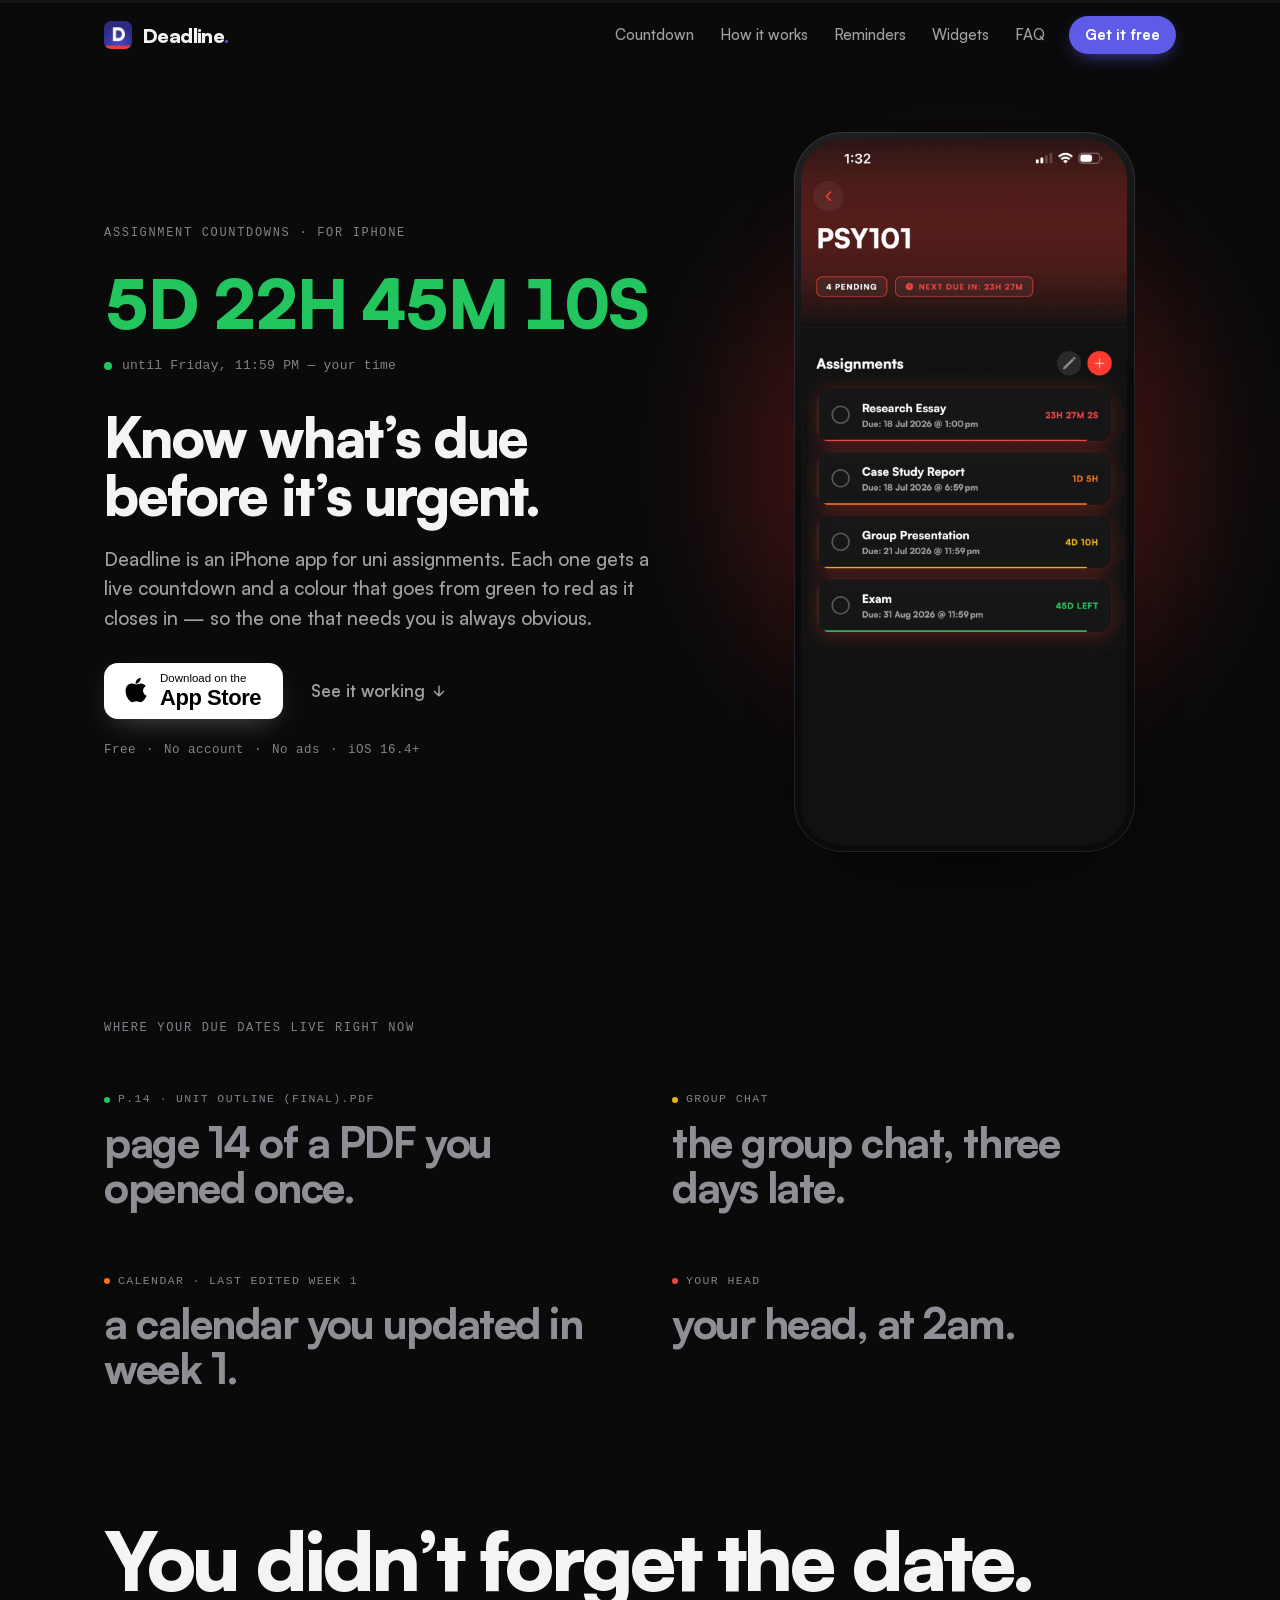
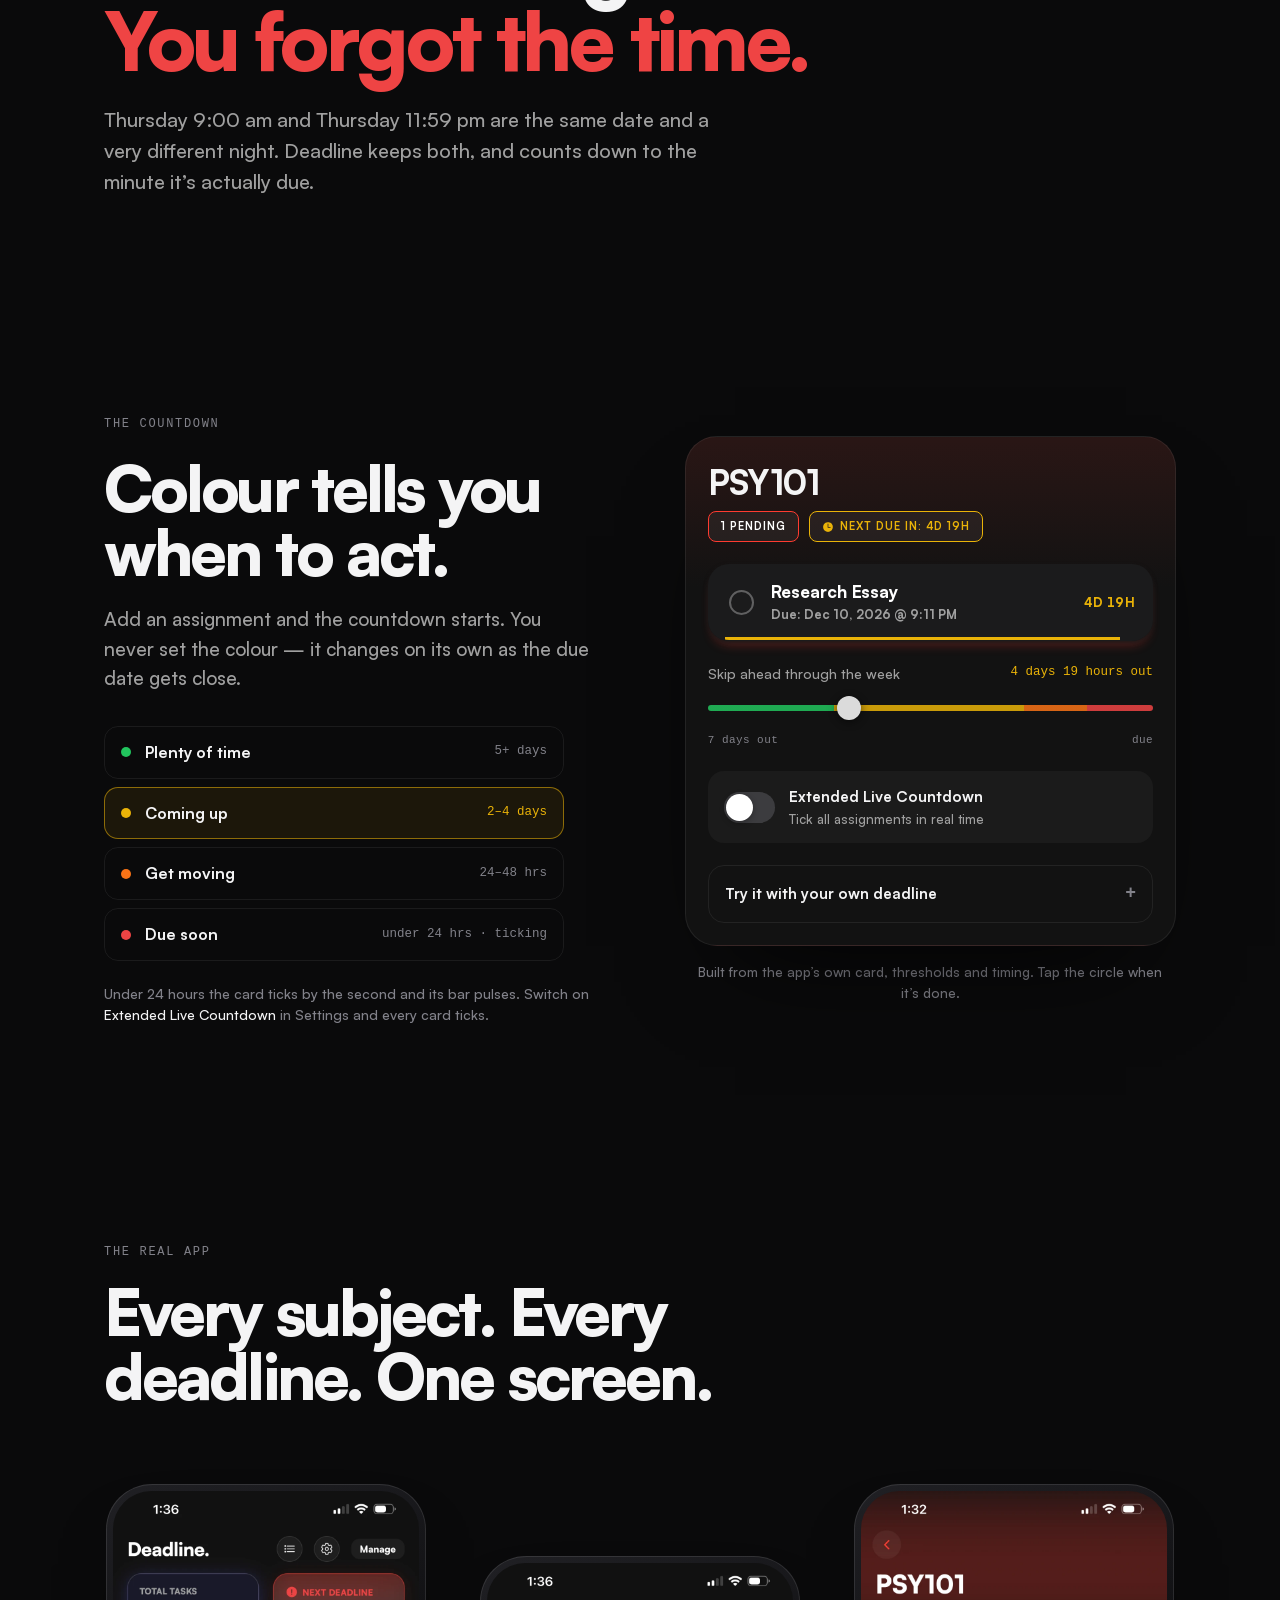
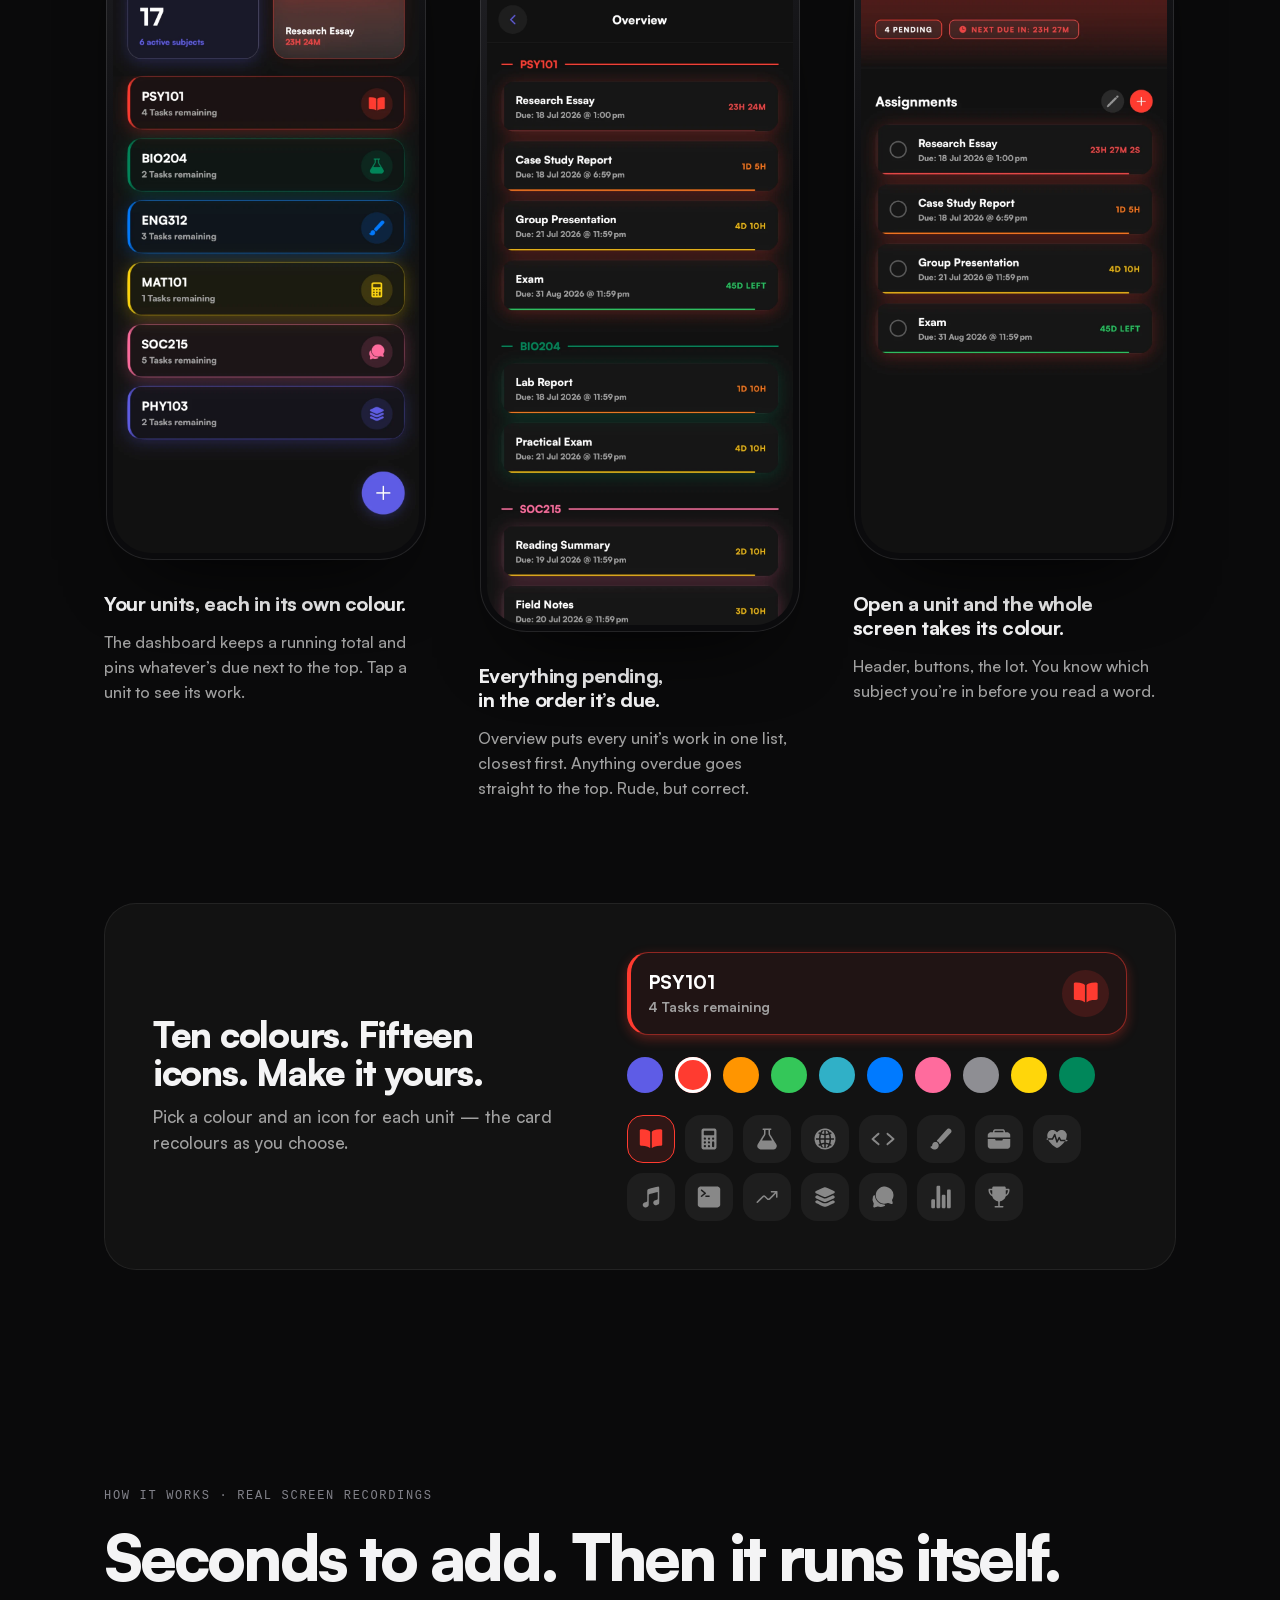
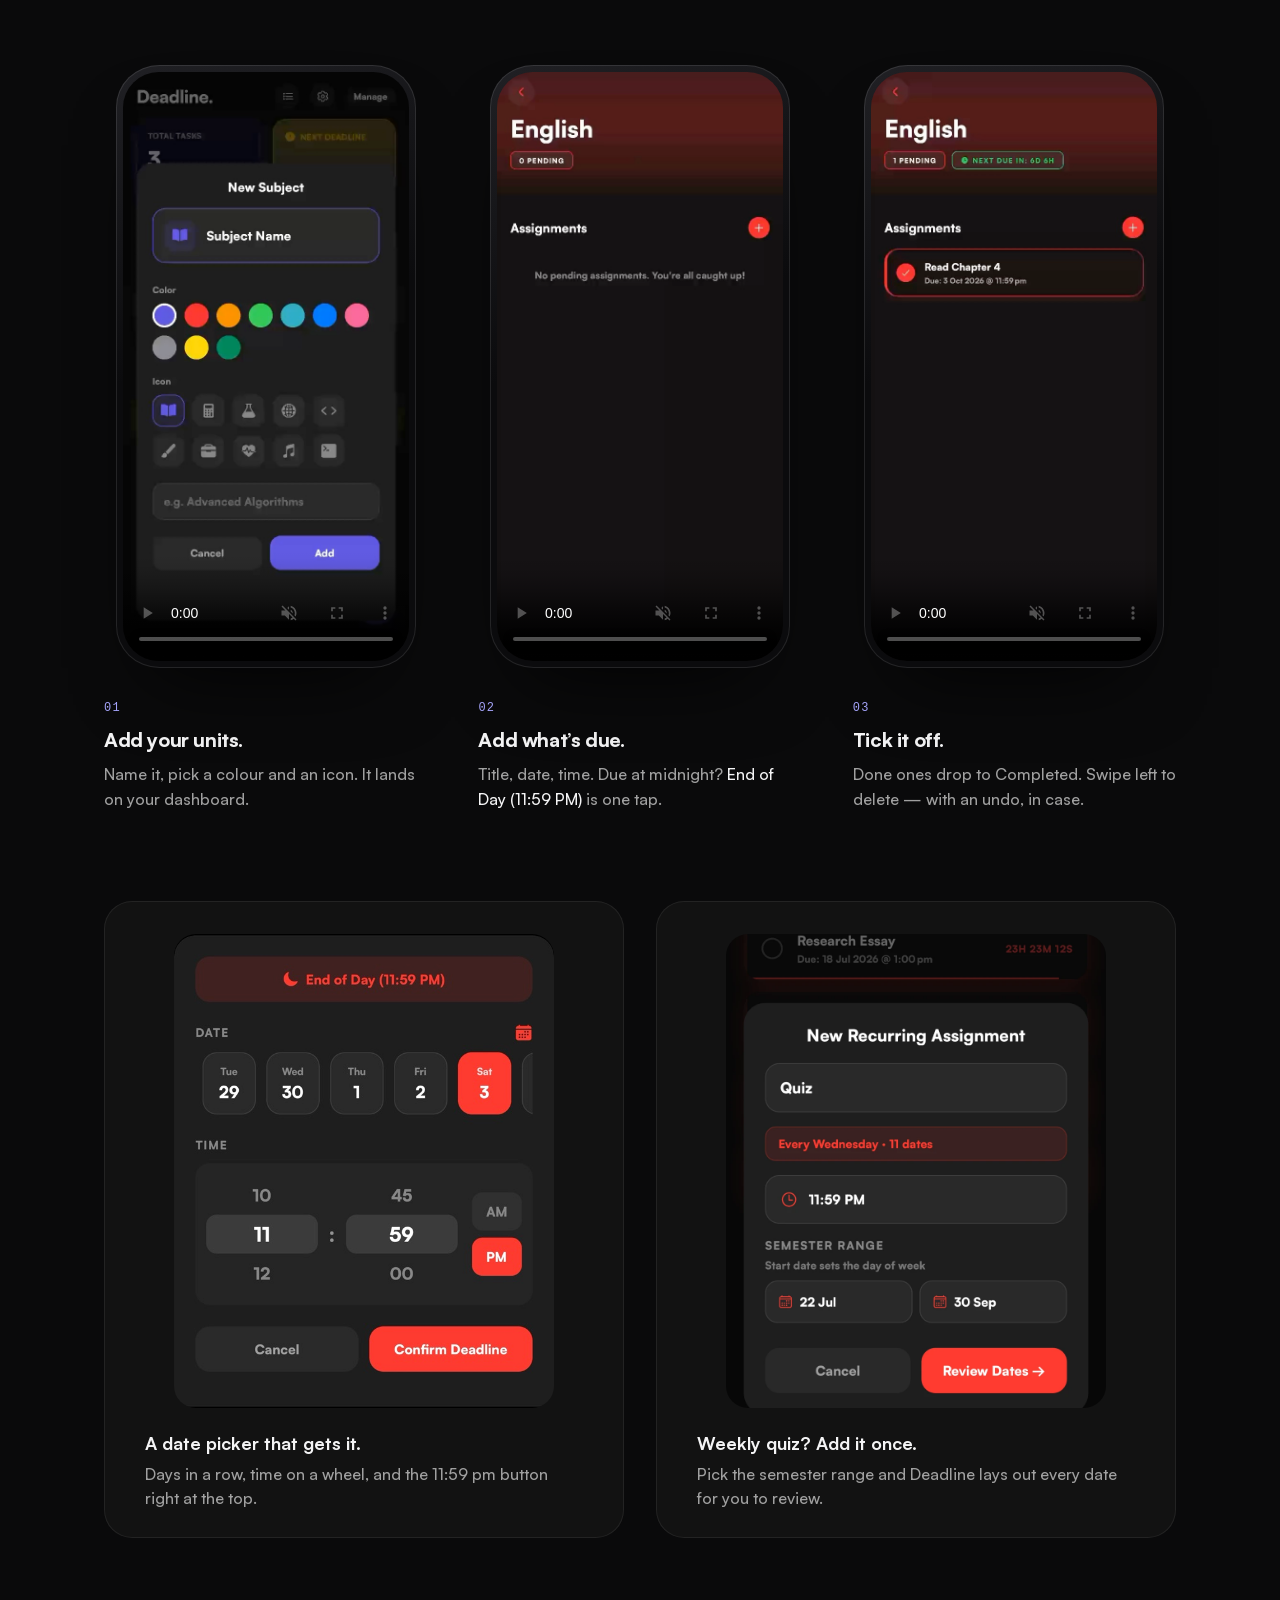
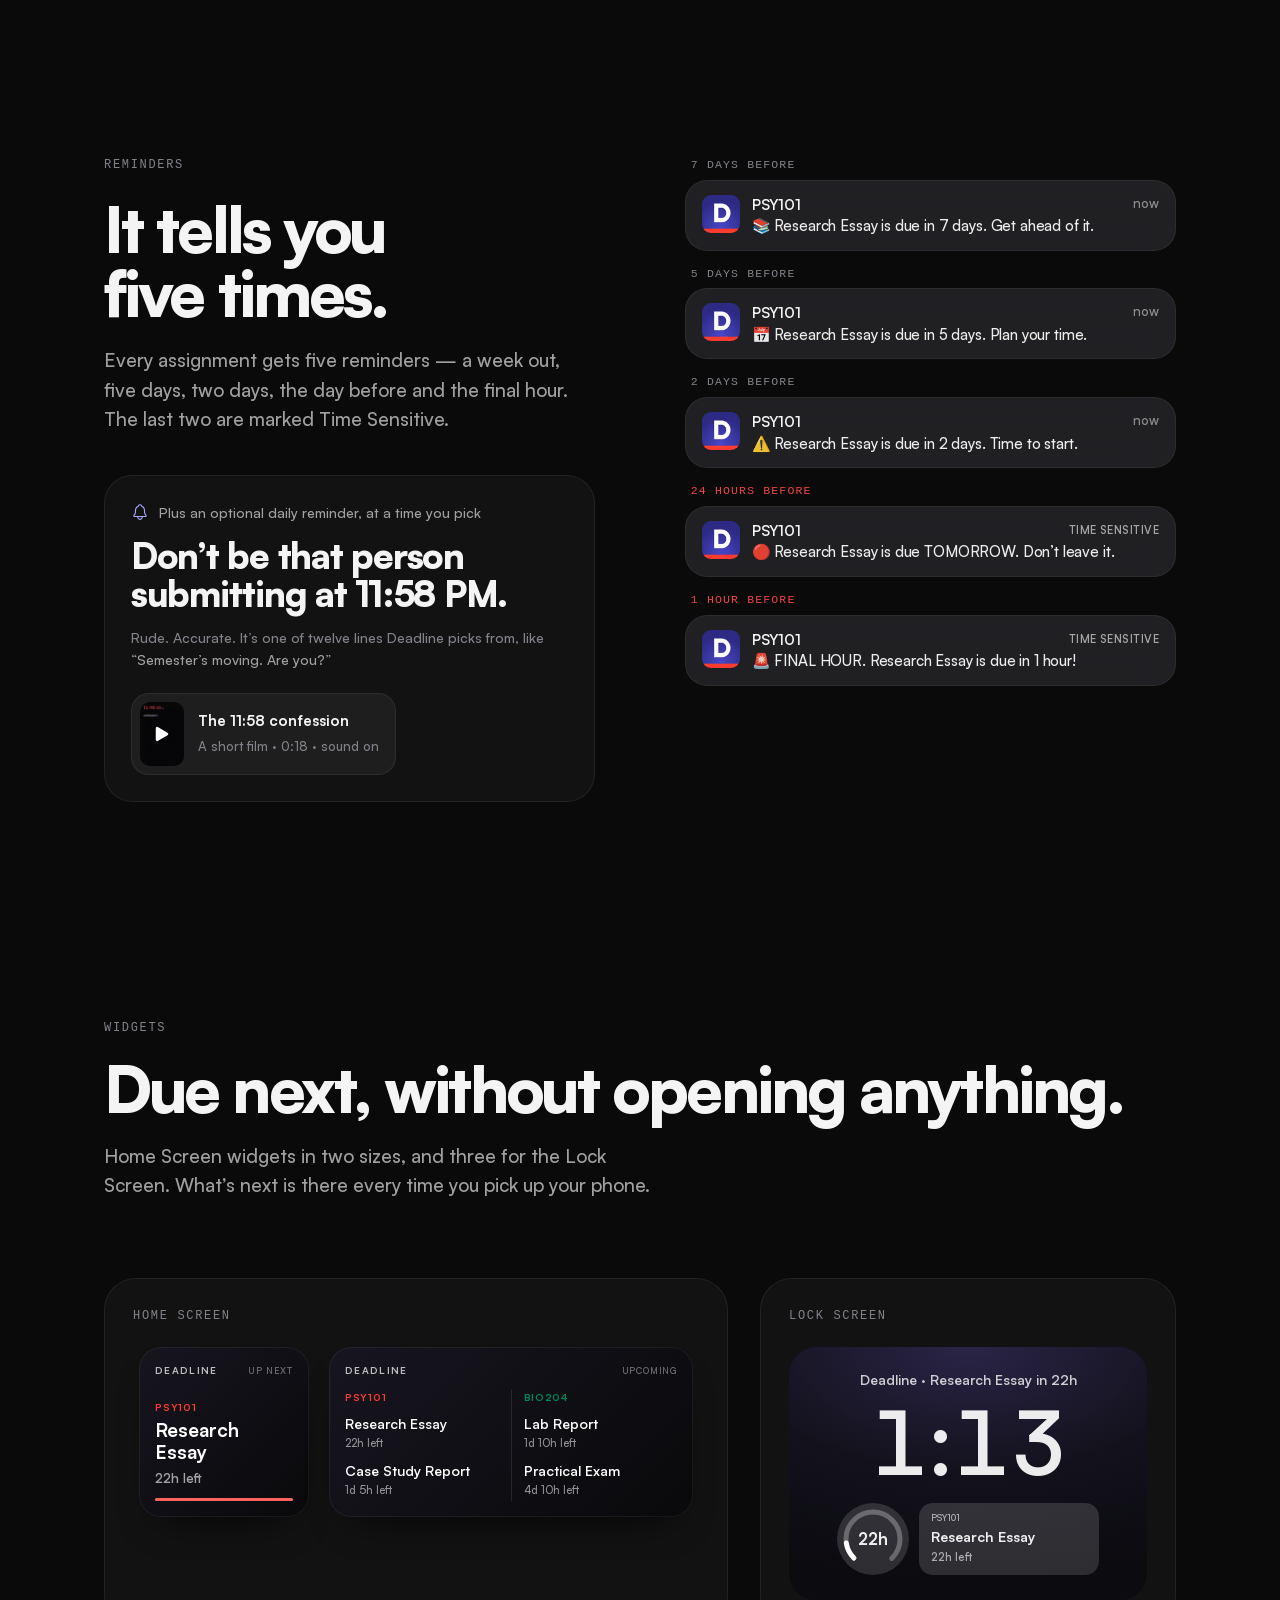
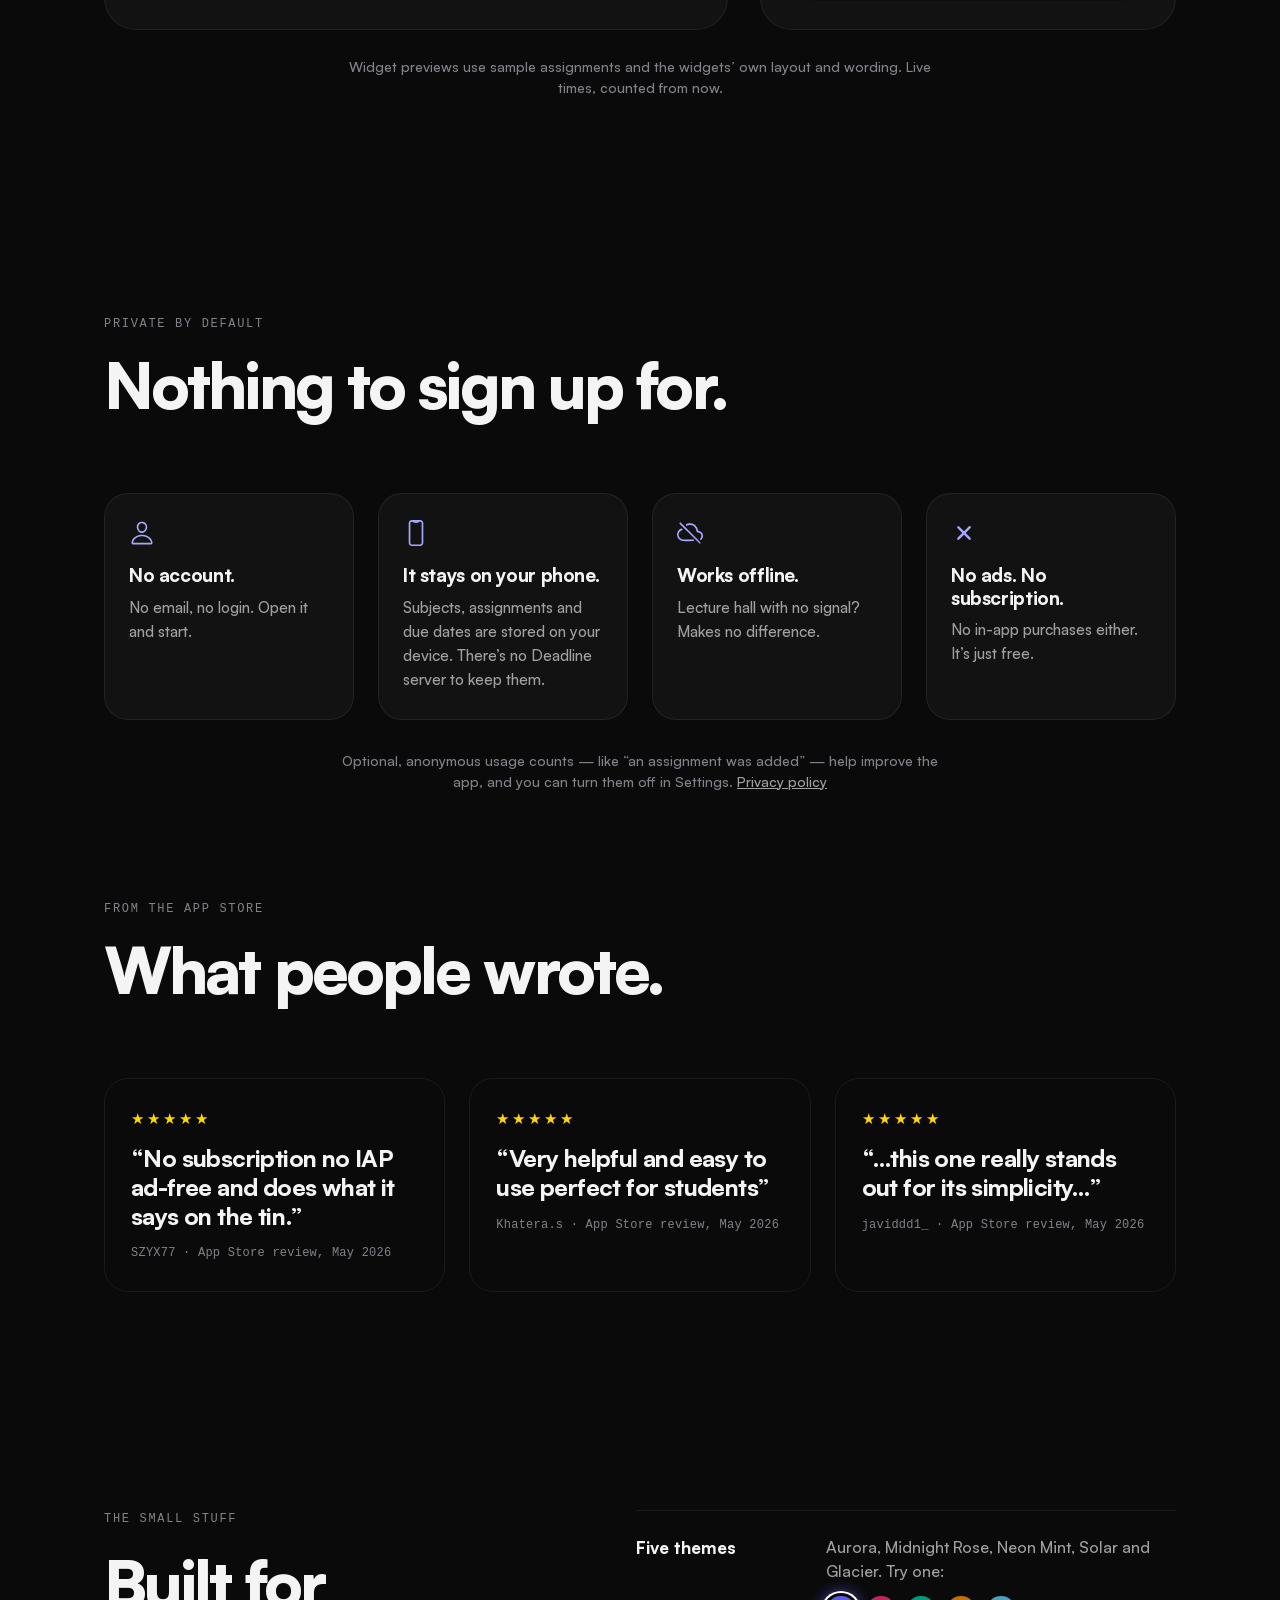
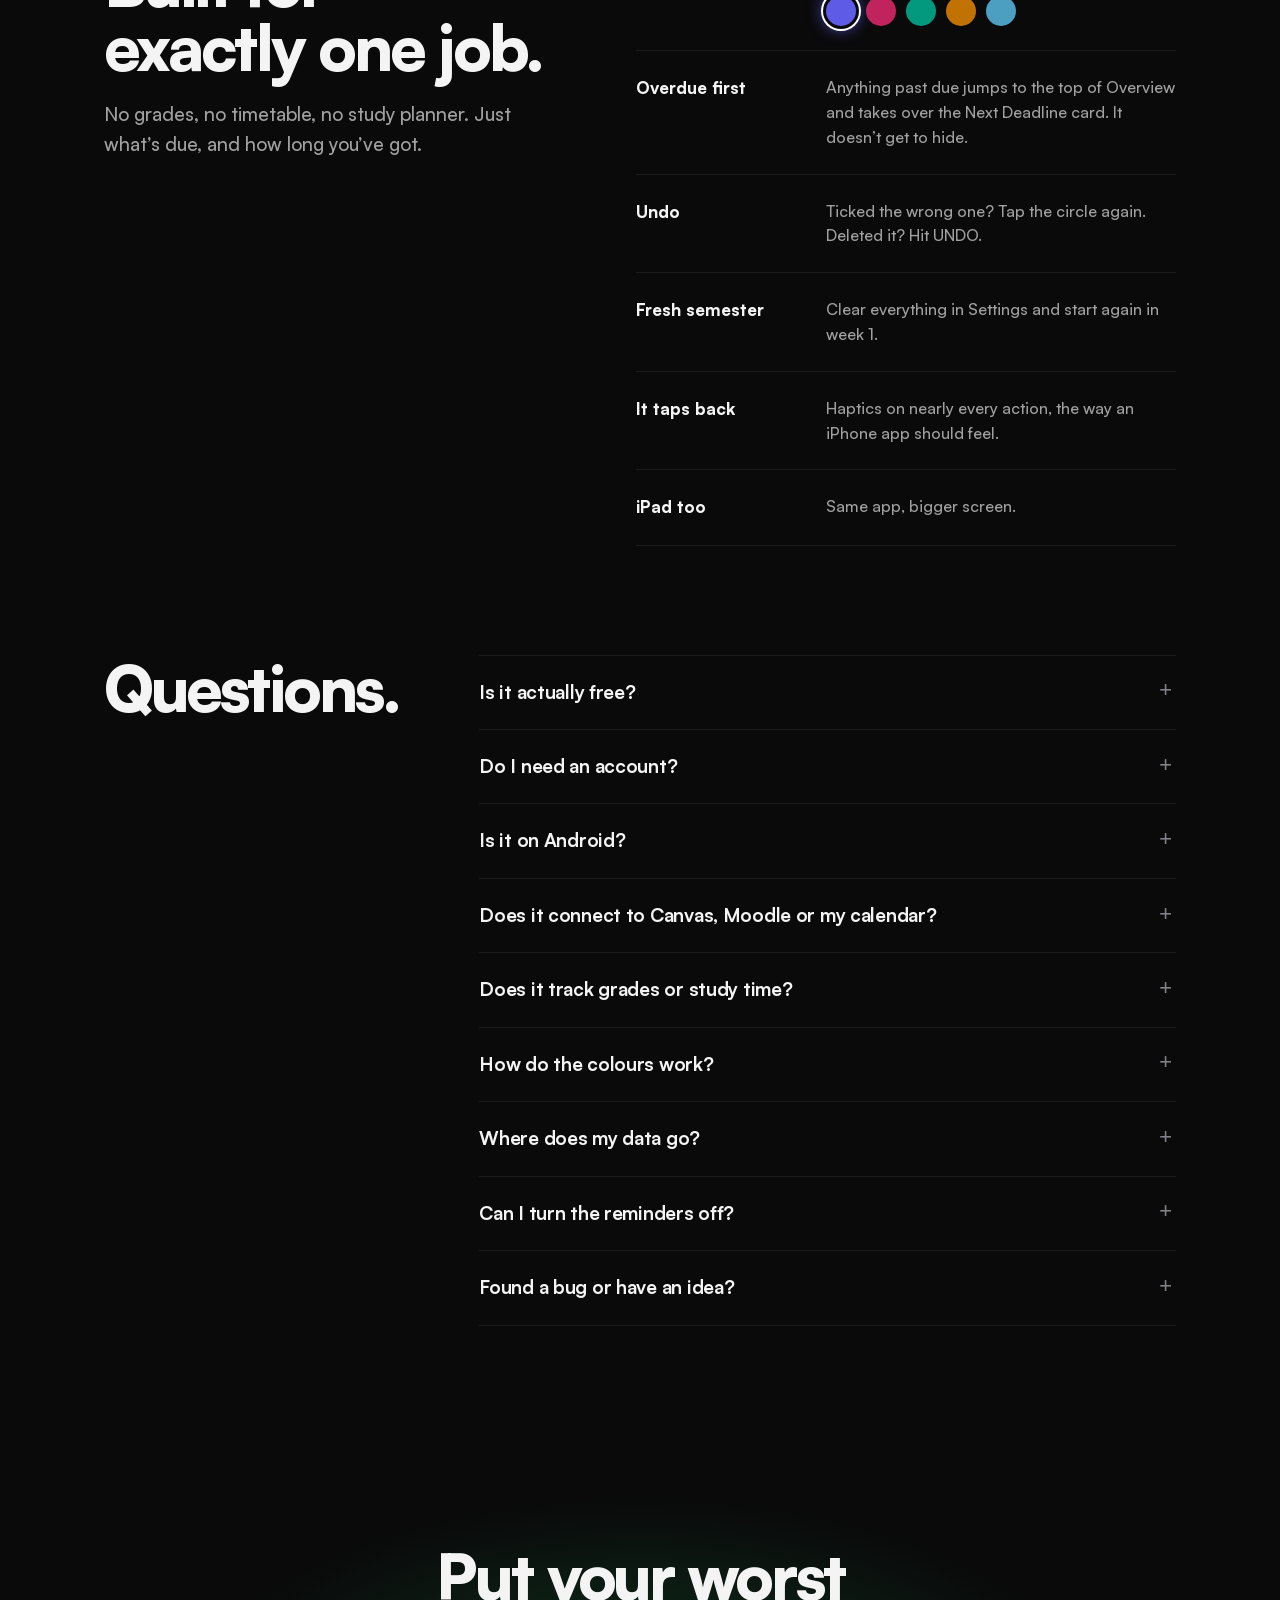
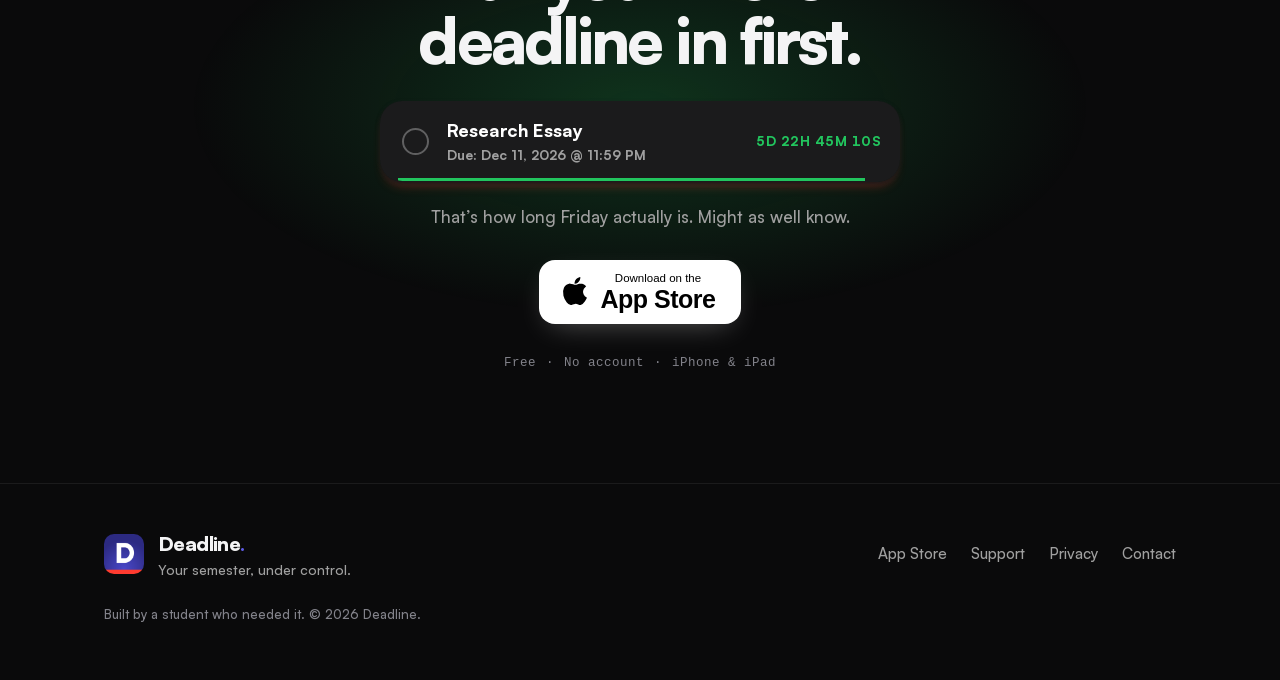
==== commit a6556aad: "feat: redesign Deadline marketing website New dark, product-led landing page built from the shipping" ====
--- a/index.html
+++ b/index.html
@@ -1,3974 +1,450 @@
-<!DOCTYPE html>
+<!doctype html>
 <html lang="en">
 <head>
-<meta charset="UTF-8">
-<meta name="viewport" content="width=device-width, initial-scale=1.0">
-<title>Deadline. — Never Miss an Assignment Again</title>
-<meta name="description" content="The simplest way for students to track assignments and due dates. Free, no login, no ads. Built by a student, for students.">
-<link rel="preconnect" href="https://api.fontshare.com" crossorigin>
-<link rel="preconnect" href="https://fonts.googleapis.com" crossorigin>
-<link href="https://api.fontshare.com/v2/css?f[]=satoshi@300,400,500,700&display=swap" rel="stylesheet">
-<link href="https://fonts.googleapis.com/css2?family=DM+Serif+Display:ital@0;1&family=JetBrains+Mono:wght@400;500&display=swap" rel="stylesheet">
-<style>
-  :root {
-    --black: #080808;
-    --dark: #111111;
-    --card: #141414;
-    --card-2: #181818;
-    --border: #1e1e1e;
-    --border-2: #262626;
-    --white: #ffffff;
-    --muted: #555555;
-    --muted-2: #8a8a8a;
-    --green: #22c55e;
-    --yellow: #eab308;
-    --orange: #f97316;
-    --red: #ef4444;
-    --mono: 'JetBrains Mono', ui-monospace, monospace;
-  }
-
-  * { margin: 0; padding: 0; box-sizing: border-box; }
-  html { scroll-behavior: smooth; }
-
-  body {
-    background: var(--black);
-    color: var(--white);
-    font-family: 'Satoshi', sans-serif;
-    font-weight: 300;
-    overflow-x: hidden;
-    cursor: default;
-  }
-
-  /* ── NOISE OVERLAY ── */
-  body::before {
-    content: '';
-    position: fixed;
-    inset: 0;
-    background-image: url("data:image/svg+xml,%3Csvg viewBox='0 0 256 256' xmlns='http://www.w3.org/2000/svg'%3E%3Cfilter id='noise'%3E%3CfeTurbulence type='fractalNoise' baseFrequency='0.9' numOctaves='4' stitchTiles='stitch'/%3E%3C/filter%3E%3Crect width='100%25' height='100%25' filter='url(%23noise)' opacity='0.03'/%3E%3C/svg%3E");
-    pointer-events: none;
-    z-index: 0;
-    opacity: 0.4;
-  }
-
-  /* ── SCROLL PROGRESS BAR ── */
-  .scroll-progress {
-    position: fixed;
-    top: 0; left: 0;
-    height: 2px;
-    width: 0%;
-    background: linear-gradient(90deg, var(--green), var(--yellow) 40%, var(--orange) 75%, var(--red));
-    z-index: 200;
-    transition: width 0.08s linear;
-  }
-
-  /* ── NAV ── */
-  nav {
-    position: fixed;
-    top: 0; left: 0; right: 0;
-    z-index: 100;
-    padding: 20px 48px;
-    display: flex;
-    justify-content: space-between;
-    align-items: center;
-    border-bottom: 1px solid rgba(255,255,255,0.04);
-    backdrop-filter: blur(20px);
-    background: rgba(8,8,8,0.8);
-  }
-
-  .nav-logo {
-    font-family: 'Satoshi', sans-serif;
-    font-size: 22px;
-    font-weight: 700;
-    color: var(--white);
-    text-decoration: none;
-    display: inline-flex;
-    align-items: baseline;
-  }
-  .nav-logo span { color: var(--green); display: inline-block; transition: transform .3s ease; }
-  .nav-logo:hover span { transform: translateY(-3px) scale(1.5); }
-
-  .nav-time {
-    position: absolute;
-    left: 50%;
-    top: 50%;
-    transform: translate(-50%, -50%);
-    font-family: var(--mono);
-    font-size: 11px;
-    letter-spacing: 2px;
-    color: var(--muted);
-    text-transform: uppercase;
-    display: flex;
-    gap: 10px;
-    align-items: center;
-  }
-  .nav-time .dot {
-    width: 5px; height: 5px;
-    border-radius: 50%;
-    background: var(--green);
-    animation: pulse-dot 2s ease-in-out infinite;
-  }
-
-  .nav-cta {
-    display: inline-flex;
-    align-items: center;
-    gap: 8px;
-    padding: 10px 22px;
-    background: var(--white);
-    color: var(--black);
-    border-radius: 100px;
-    font-size: 13px;
-    font-weight: 500;
-    text-decoration: none;
-    transition: all 0.2s;
-    letter-spacing: 0.2px;
-  }
-
-  .nav-cta:hover { background: #e0e0e0; transform: translateY(-1px); }
-
-  /* ── HERO ── */
-  .hero {
-    position: relative;
-    min-height: 100vh;
-    display: flex;
-    flex-direction: column;
-    align-items: center;
-    justify-content: center;
-    text-align: center;
-    padding: 140px 24px 80px;
-    z-index: 1;
-    overflow: hidden;
-  }
-
-  /* hero grid backdrop */
-  .hero-grid {
-    position: absolute;
-    inset: 0;
-    background-image:
-      linear-gradient(rgba(255,255,255,0.025) 1px, transparent 1px),
-      linear-gradient(90deg, rgba(255,255,255,0.025) 1px, transparent 1px);
-    background-size: 64px 64px;
-    mask-image: radial-gradient(ellipse at center, black 0%, transparent 75%);
-    -webkit-mask-image: radial-gradient(ellipse at center, black 0%, transparent 75%);
-    pointer-events: none;
-    animation: grid-drift 30s linear infinite;
-  }
-  @keyframes grid-drift {
-    from { background-position: 0 0, 0 0; }
-    to { background-position: 64px 64px, 64px 64px; }
-  }
-
-  /* hero spotlight follows cursor */
-  .hero-spotlight {
-    position: absolute;
-    inset: 0;
-    pointer-events: none;
-    background: radial-gradient(circle 400px at var(--mx, 50%) var(--my, 50%), rgba(34,197,94,0.08), transparent 60%);
-    transition: background-position 0.3s;
-  }
-
-  .hero-inner { position: relative; z-index: 2; display: flex; flex-direction: column; align-items: center; }
-
-  .hero-eyebrow {
-    display: inline-flex;
-    align-items: center;
-    gap: 10px;
-    padding: 7px 18px;
-    border: 1px solid var(--border);
-    border-radius: 100px;
-    font-size: 11px;
-    color: var(--muted-2);
-    letter-spacing: 2px;
-    text-transform: uppercase;
-    margin-bottom: 40px;
-    animation: fadeUp 0.8s ease both;
-    background: rgba(20,20,20,0.4);
-    font-family: var(--mono);
-  }
-
-  .hero-eyebrow-dot {
-    width: 6px; height: 6px;
-    border-radius: 50%;
-    background: var(--green);
-    animation: pulse-dot 2s ease-in-out infinite;
-    box-shadow: 0 0 12px var(--green);
-  }
-  .hero-eyebrow .sep { color: var(--border-2); }
-  .hero-eyebrow .count { color: var(--white); font-weight: 500; }
-
-  @keyframes pulse-dot {
-    0%,100% { opacity: 1; transform: scale(1); }
-    50% { opacity: 0.4; transform: scale(1.3); }
-  }
-
-  .hero h1 {
-    font-family: 'DM Serif Display', serif;
-    font-size: clamp(56px, 11vw, 140px);
-    line-height: 0.92;
-    letter-spacing: -4px;
-    margin-bottom: 36px;
-    font-weight: 400;
-  }
-
-  .hero h1 .line {
-    display: block;
-    overflow: hidden;
-  }
-
-  .hero h1 .line > span {
-    display: inline-block;
-    transform: translateY(110%);
-    animation: rise 0.9s cubic-bezier(.2,.7,.2,1) forwards;
-  }
-  .hero h1 .line:nth-child(1) > span { animation-delay: 0.05s; }
-  .hero h1 .line:nth-child(2) > span { animation-delay: 0.18s; }
-  .hero h1 .line:nth-child(3) > span { animation-delay: 0.31s; }
-
-  @keyframes rise {
-    from { transform: translateY(110%); }
-    to { transform: translateY(0); }
-  }
-
-  .hero h1 em {
-    font-style: italic;
-    color: rgba(255,255,255,0.35);
-    font-family: 'DM Serif Display', serif;
-  }
-
-  /* scramble target — keeps inherited italic colour, no green flash */
-  .scramble {
-    display: inline-block;
-    font-style: italic;
-    position: relative;
-  }
-
-  .hero-sub {
-    font-size: clamp(15px, 1.5vw, 18px);
-    color: var(--muted-2);
-    max-width: 520px;
-    line-height: 1.7;
-    margin-bottom: 44px;
-    animation: fadeUp 0.8s 0.55s ease both;
-    font-weight: 300;
-  }
-
-  .hero-actions {
-    display: flex;
-    gap: 16px;
-    align-items: center;
-    flex-wrap: wrap;
-    justify-content: center;
-    animation: fadeUp 0.8s 0.7s ease both;
-    margin-bottom: 56px;
-  }
-
-  /* Live countdown chip below CTA */
-  .live-chip {
-    display: inline-flex;
-    align-items: center;
-    gap: 12px;
-    padding: 12px 16px;
-    border: 1px solid rgba(239,68,68,0.25);
-    border-left: 4px solid var(--red);
-    border-radius: 16px;
-    background: rgba(239,68,68,0.05);
-    font-family: var(--mono);
-    font-size: 12px;
-    letter-spacing: 1px;
-    color: var(--muted-2);
-    animation: fadeUp 0.8s 0.85s ease both;
-    position: relative;
-    overflow: hidden;
-  }
-  .live-chip .live-icon {
-    width: 36px; height: 36px;
-    border-radius: 10px;
-    background: rgba(239,68,68,0.12);
-    display: grid; place-items: center;
-    font-size: 18px;
-    flex-shrink: 0;
-  }
-  .live-chip .live-label { color: var(--muted); font-size: 10px; letter-spacing: 2px; text-transform: uppercase; margin-bottom: 2px; }
-  .live-chip .live-title { color: var(--white); font-family: 'Satoshi', sans-serif; font-weight: 600; letter-spacing: -0.2px; font-size: 14px; }
-  .live-chip .live-time { color: var(--red); font-weight: 600; font-size: 13px; margin-left: 4px; }
-  .live-chip .live-pulse {
-    position: absolute;
-    bottom: 0; left: 0; right: 0;
-    height: 2px;
-    background: var(--red);
-    animation: pulse-line 1.2s ease-in-out infinite;
-  }
-
-  /* ── APP STORE BADGE ── */
-  .appstore-badge {
-    display: inline-flex;
-    align-items: center;
-    gap: 12px;
-    padding: 12px 28px;
-    background: var(--white);
-    color: var(--black);
-    border-radius: 14px;
-    text-decoration: none;
-    transition: all 0.25s;
-    position: relative;
-    overflow: hidden;
-  }
-  .appstore-badge::after {
-    content: '';
-    position: absolute;
-    inset: 0;
-    background: linear-gradient(120deg, transparent 30%, rgba(0,0,0,0.06) 50%, transparent 70%);
-    transform: translateX(-100%);
-    transition: transform 0.6s ease;
-  }
-  .appstore-badge:hover { background: #e8e8e8; transform: translateY(-2px); box-shadow: 0 12px 40px rgba(255,255,255,0.1); }
-  .appstore-badge:hover::after { transform: translateX(100%); }
-
-  .appstore-badge-left svg { display: block; }
-
-  .appstore-badge-text {
-    display: flex;
-    flex-direction: column;
-    align-items: flex-start;
-    gap: 1px;
-  }
-
-  .appstore-badge-text .small {
-    font-size: 10px;
-    font-weight: 400;
-    letter-spacing: 0.5px;
-    color: #333;
-    text-transform: uppercase;
-  }
-
-  .appstore-badge-text .big {
-    font-size: 18px;
-    font-weight: 600;
-    color: var(--black);
-    letter-spacing: -0.3px;
-    line-height: 1;
-  }
-
-  .ghost-btn {
-    display: inline-flex;
-    align-items: center;
-    gap: 8px;
-    padding: 14px 22px;
-    border: 1px solid var(--border-2);
-    border-radius: 14px;
-    color: var(--white);
-    text-decoration: none;
-    font-size: 13px;
-    font-weight: 400;
-    letter-spacing: 0.2px;
-    transition: all .2s;
-    font-family: 'Satoshi', sans-serif;
-  }
-  .ghost-btn:hover { border-color: var(--muted); background: var(--card); }
-  .ghost-btn .arrow { transition: transform .3s; }
-  .ghost-btn:hover .arrow { transform: translate(2px, -2px); }
-
-  /* ── SCROLL INDICATOR ── */
-  .scroll-hint {
-    position: absolute;
-    bottom: 32px;
-    left: 50%;
-    transform: translateX(-50%);
-    display: flex;
-    flex-direction: column;
-    align-items: center;
-    gap: 10px;
-    color: var(--muted);
-    font-size: 10px;
-    letter-spacing: 3px;
-    text-transform: uppercase;
-    font-family: var(--mono);
-    animation: fadeUp 1s 1s ease both;
-    z-index: 3;
-  }
-
-  .scroll-line {
-    width: 1px;
-    height: 48px;
-    background: linear-gradient(to bottom, transparent, var(--muted));
-    position: relative;
-    overflow: hidden;
-  }
-  .scroll-line::after {
-    content: '';
-    position: absolute;
-    top: -50%;
-    left: 0; right: 0;
-    height: 30%;
-    background: linear-gradient(to bottom, transparent, var(--green));
-    animation: scrollLine 2.2s ease-in-out infinite;
-  }
-
-  @keyframes scrollLine {
-    0% { transform: translateY(0); }
-    100% { transform: translateY(350%); }
-  }
-
-  /* ── DEPARTURES BOARD ── */
-  .board-wrap {
-    position: relative;
-    z-index: 1;
-    padding: 56px 48px;
-    border-top: 1px solid var(--border);
-    border-bottom: 1px solid var(--border);
-    background:
-      linear-gradient(180deg, rgba(20,20,20,0.4), rgba(8,8,8,0.4)),
-      repeating-linear-gradient(0deg, rgba(255,255,255,0.012) 0, rgba(255,255,255,0.012) 1px, transparent 1px, transparent 3px);
-  }
-  .board-inner {
-    max-width: 1180px;
-    margin: 0 auto;
-  }
-  .board-header {
-    display: flex;
-    justify-content: space-between;
-    align-items: center;
-    margin-bottom: 28px;
-    font-family: var(--mono);
-    font-size: 11px;
-    letter-spacing: 2.5px;
-    text-transform: uppercase;
-    color: var(--muted);
-  }
-  .board-title { display: inline-flex; align-items: center; gap: 12px; color: var(--white); }
-  .board-lamp {
-    width: 8px; height: 8px;
-    border-radius: 50%;
-    background: var(--green);
-    box-shadow: 0 0 10px var(--green);
-    animation: pulse-dot 2s ease-in-out infinite;
-  }
-  .board-clock { color: var(--muted-2); display: inline-flex; gap: 10px; align-items: center; }
-  .board-clock .dot {
-    width: 6px; height: 6px; border-radius: 50%;
-    background: var(--green);
-    box-shadow: 0 0 6px var(--green);
-    animation: pulse-dot 1.4s ease-in-out infinite;
-  }
-  .board-clock #boardClock { color: var(--white); font-variant-numeric: tabular-nums; }
-
-  /* ── SAMPLE APP MOCK (replaces departures table) ── */
-  .app-mock {
-    border: 1px solid var(--border);
-    border-radius: 22px;
-    overflow: hidden;
-    background: var(--card);
-    padding: 32px;
-    position: relative;
-  }
-  .app-mock::before {
-    content: '';
-    position: absolute;
-    inset: 0;
-    background: radial-gradient(ellipse at 75% -10%, rgba(249,115,22,0.10), transparent 55%);
-    pointer-events: none;
-  }
-  .app-mock-inner { position: relative; z-index: 1; }
-  .app-mock-head {
-    margin-bottom: 32px;
-    padding-bottom: 28px;
-    border-bottom: 1px solid var(--border);
-  }
-  .app-mock-subject {
-    font-family: 'Satoshi', sans-serif;
-    font-size: clamp(26px, 3.2vw, 36px);
-    font-weight: 700;
-    letter-spacing: -0.8px;
-    margin-bottom: 14px;
-    color: var(--white);
-    line-height: 1;
-  }
-  .app-mock-meta {
-    display: flex; gap: 8px; align-items: center;
-    flex-wrap: wrap;
-  }
-  .chip {
-    display: inline-flex; align-items: center; gap: 6px;
-    padding: 5px 11px;
-    border-radius: 6px;
-    font-family: var(--mono);
-    font-size: 10px;
-    letter-spacing: 1.5px;
-    font-weight: 500;
-    text-transform: uppercase;
-  }
-  .chip-green { background: rgba(34,197,94,0.10); color: var(--green); border: 1px solid rgba(34,197,94,0.28); }
-  .chip-orange { background: rgba(249,115,22,0.10); color: var(--orange); border: 1px solid rgba(249,115,22,0.30); }
-  .chip-orange .chip-icon {
-    width: 12px; height: 12px;
-    font-size: 12px;
-    display: inline-grid; place-items: center;
-  }
-  .chip-orange #nextDue {
-    color: var(--orange);
-    font-variant-numeric: tabular-nums;
-    margin-left: 2px;
-  }
-
-  .app-mock-section-head {
-    display: flex; align-items: center; justify-content: space-between;
-    margin-bottom: 16px;
-  }
-  .app-mock-section-label {
-    font-family: 'Satoshi', sans-serif;
-    font-size: 19px;
-    font-weight: 700;
-    letter-spacing: -0.3px;
-    color: var(--white);
-  }
-  .app-mock-plus {
-    width: 32px; height: 32px;
-    border-radius: 50%;
-    background: var(--orange);
-    color: var(--black);
-    display: grid; place-items: center;
-    font-size: 18px;
-    font-weight: 700;
-    box-shadow: 0 0 24px rgba(249,115,22,0.4);
-    line-height: 1;
-  }
-
-  .app-cards {
-    display: flex;
-    flex-direction: column;
-    gap: 10px;
-  }
-  .app-card {
-    position: relative;
-    background: rgba(255,255,255,0.03);
-    border: 1px solid rgba(255,255,255,0.08);
-    border-left-width: 4px;
-    border-radius: 18px;
-    padding: 16px 18px;
-    display: flex;
-    align-items: center;
-    gap: 14px;
-    overflow: hidden;
-    transition: transform .25s ease;
-  }
-  .app-card:hover { transform: translateY(-1px); }
-
-  .app-card[data-color="green"] { border-left-color: var(--green); border-color: rgba(34,197,94,0.2); background: rgba(34,197,94,0.04); }
-  .app-card[data-color="yellow"] { border-left-color: var(--yellow); border-color: rgba(234,179,8,0.2); background: rgba(234,179,8,0.04); }
-  .app-card[data-color="orange"] { border-left-color: var(--orange); border-color: rgba(249,115,22,0.2); background: rgba(249,115,22,0.04); }
-  .app-card[data-color="red"] { border-left-color: var(--red); border-color: rgba(239,68,68,0.25); background: rgba(239,68,68,0.05); }
-
-  .ac-icon {
-    width: 40px; height: 40px;
-    border-radius: 12px;
-    display: flex; align-items: center; justify-content: center;
-    font-size: 18px;
-    flex-shrink: 0;
-  }
-  .app-card[data-color="green"] .ac-icon { background: rgba(34,197,94,0.12); }
-  .app-card[data-color="yellow"] .ac-icon { background: rgba(234,179,8,0.12); }
-  .app-card[data-color="orange"] .ac-icon { background: rgba(249,115,22,0.12); }
-  .app-card[data-color="red"] .ac-icon { background: rgba(239,68,68,0.12); }
-
-  .ac-body { min-width: 0; flex: 1; }
-  .ac-title {
-    color: var(--white);
-    font-family: 'Satoshi', sans-serif;
-    font-weight: 600;
-    font-size: 15px;
-    letter-spacing: -0.2px;
-    margin: 0 0 3px;
-    line-height: 1.25;
-    white-space: nowrap;
-    overflow: hidden;
-    text-overflow: ellipsis;
-  }
-  .ac-due {
-    color: var(--muted-2);
-    font-size: 12px;
-    font-family: var(--mono);
-    letter-spacing: 0.2px;
-  }
-  .ac-time {
-    font-family: var(--mono);
-    font-size: 13px;
-    font-weight: 600;
-    letter-spacing: 0.5px;
-    font-variant-numeric: tabular-nums;
-    white-space: nowrap;
-    flex-shrink: 0;
-  }
-  .app-card[data-color="green"] .ac-time { color: var(--green); }
-  .app-card[data-color="yellow"] .ac-time { color: var(--yellow); }
-  .app-card[data-color="orange"] .ac-time { color: var(--orange); }
-  .app-card[data-color="red"] .ac-time { color: var(--red); }
-
-  .ac-line {
-    position: absolute;
-    bottom: 0; left: 0; right: 0;
-    height: 2px;
-    opacity: 0.9;
-  }
-  .app-card[data-color="green"] .ac-line { background: var(--green); }
-  .app-card[data-color="yellow"] .ac-line { background: var(--yellow); }
-  .app-card[data-color="orange"] .ac-line { background: var(--orange); }
-  .app-card[data-color="red"] .ac-line { background: var(--red); animation: pulse-line 1.2s ease-in-out infinite; }
-
-  /* split-flap reel */
-  .flip {
-    display: inline-block;
-    position: relative;
-    overflow: hidden;
-    line-height: 1.15;
-    vertical-align: baseline;
-    min-width: 7ch;
-  }
-  .flip-cur, .flip-nxt {
-    display: inline-block;
-    will-change: transform, opacity;
-  }
-  .flip-nxt {
-    position: absolute;
-    left: 0; top: 0;
-    transform: translateY(100%);
-    opacity: 0;
-  }
-  .flip.flipping .flip-cur { animation: flip-up .55s cubic-bezier(.4,0,.2,1) forwards; }
-  .flip.flipping .flip-nxt { animation: flip-in .55s cubic-bezier(.4,0,.2,1) forwards; }
-  @keyframes flip-up {
-    0%   { transform: translateY(0);     opacity: 1; }
-    49%  { transform: translateY(-55%);  opacity: 0.55; }
-    50%  { transform: translateY(-55%);  opacity: 0; }
-    100% { transform: translateY(-100%); opacity: 0; }
-  }
-  @keyframes flip-in {
-    0%   { transform: translateY(100%);  opacity: 0; }
-    50%  { transform: translateY(55%);   opacity: 0; }
-    51%  { transform: translateY(55%);   opacity: 0.55; }
-    100% { transform: translateY(0);     opacity: 1; }
-  }
-
-
-  /* ── SECTIONS ── */
-  .section {
-    position: relative;
-    z-index: 1;
-    padding: 140px 48px 60px;
-    max-width: 1180px;
-    margin: 0 auto;
-  }
-
-  .section-head {
-    display: flex;
-    justify-content: space-between;
-    align-items: flex-end;
-    gap: 24px;
-    margin-bottom: 64px;
-    flex-wrap: wrap;
-  }
-
-  .section-label {
-    font-size: 11px;
-    letter-spacing: 3px;
-    text-transform: uppercase;
-    color: var(--muted);
-    display: inline-flex;
-    align-items: center;
-    gap: 12px;
-    font-family: var(--mono);
-  }
-  .section-label::before {
-    content: '';
-    width: 24px; height: 1px;
-    background: var(--muted);
-  }
-
-  .section-title {
-    font-family: 'DM Serif Display', serif;
-    font-size: clamp(36px, 5vw, 64px);
-    letter-spacing: -1.5px;
-    line-height: 1;
-    max-width: 720px;
-    font-weight: 400;
-  }
-  .section-title em {
-    font-style: italic;
-    color: rgba(255,255,255,0.35);
-  }
-  .section-aside {
-    font-size: 13px;
-    color: var(--muted);
-    max-width: 280px;
-    line-height: 1.7;
-  }
-
-  /* ── FEATURES ── */
-  .features-grid {
-    display: grid;
-    grid-template-columns: 1fr 1fr 1fr;
-    grid-template-rows: auto auto;
-    gap: 12px;
-  }
-
-  /* F/01 — hero card, full width */
-  .fc-hero {
-    grid-column: 1 / -1;
-    background: var(--card);
-    border: 1px solid var(--border);
-    border-radius: 20px;
-    padding: 40px 44px;
-    display: grid;
-    grid-template-columns: 1fr 1.1fr;
-    gap: 48px;
-    align-items: center;
-    overflow: hidden;
-    position: relative;
-  }
-  .fc-hero::before {
-    content: '';
-    position: absolute;
-    inset: 0;
-    background: radial-gradient(ellipse at 80% 50%, rgba(34,197,94,0.06) 0%, transparent 60%);
-    pointer-events: none;
-  }
-  .fc-hero-text { position: relative; z-index: 1; }
-  .fc-hero-demo { position: relative; z-index: 1; display: flex; flex-direction: column; gap: 8px; }
-
-  /* urgency shift demo inside F/01 */
-  .fhd-card {
-    border-radius: 14px;
-    padding: 14px 18px;
-    display: flex;
-    align-items: center;
-    gap: 14px;
-    position: relative;
-    overflow: hidden;
-    transition: all 0.6s ease;
-    border: 1px solid;
-    border-left-width: 4px;
-  }
-  .fhd-icon {
-    width: 36px; height: 36px;
-    border-radius: 10px;
-    display: flex; align-items: center; justify-content: center;
-    font-size: 17px; flex-shrink: 0;
-    transition: background 0.6s;
-  }
-  .fhd-name { font-size: 14px; font-weight: 600; color: var(--white); font-family: 'Satoshi', sans-serif; }
-  .fhd-sub { font-size: 11px; color: var(--muted-2); font-family: var(--mono); margin-top: 2px; }
-  .fhd-time { margin-left: auto; font-family: var(--mono); font-size: 13px; font-weight: 600; flex-shrink: 0; transition: color 0.6s; font-variant-numeric: tabular-nums; }
-  .fhd-line { position: absolute; bottom: 0; left: 0; right: 0; height: 2px; transition: background 0.6s; }
-  .fhd-card.is-red .fhd-line { animation: pulse-line 1.2s ease-in-out infinite; }
-
-  .fhd-card.is-green { background: rgba(34,197,94,0.05); border-color: rgba(34,197,94,0.2); border-left-color: var(--green); }
-  .fhd-card.is-green .fhd-icon { background: rgba(34,197,94,0.12); }
-  .fhd-card.is-green .fhd-time { color: var(--green); }
-  .fhd-card.is-green .fhd-line { background: var(--green); }
-
-  .fhd-card.is-yellow { background: rgba(234,179,8,0.05); border-color: rgba(234,179,8,0.2); border-left-color: var(--yellow); }
-  .fhd-card.is-yellow .fhd-icon { background: rgba(234,179,8,0.12); }
-  .fhd-card.is-yellow .fhd-time { color: var(--yellow); }
-  .fhd-card.is-yellow .fhd-line { background: var(--yellow); }
-
-  .fhd-card.is-orange { background: rgba(249,115,22,0.05); border-color: rgba(249,115,22,0.2); border-left-color: var(--orange); }
-  .fhd-card.is-orange .fhd-icon { background: rgba(249,115,22,0.12); }
-  .fhd-card.is-orange .fhd-time { color: var(--orange); }
-  .fhd-card.is-orange .fhd-line { background: var(--orange); }
-
-  .fhd-card.is-red { background: rgba(239,68,68,0.06); border-color: rgba(239,68,68,0.25); border-left-color: var(--red); }
-  .fhd-card.is-red .fhd-icon { background: rgba(239,68,68,0.12); }
-  .fhd-card.is-red .fhd-time { color: var(--red); }
-  .fhd-card.is-red .fhd-line { background: var(--red); }
-
-  /* standard secondary feature cards */
-  .fc {
-    background: var(--card);
-    border: 1px solid var(--border);
-    border-radius: 20px;
-    padding: 32px 28px;
-    position: relative;
-    overflow: hidden;
-    transition: background 0.2s, border-color 0.2s;
-    display: flex;
-    flex-direction: column;
-    gap: 0;
-  }
-  .fc:hover { background: var(--card-2); border-color: var(--border-2); }
-
-  .fc-num {
-    font-family: var(--mono);
-    font-size: 10px;
-    letter-spacing: 1.5px;
-    color: var(--muted);
-    margin-bottom: 20px;
-    display: flex;
-    align-items: center;
-    gap: 8px;
-  }
-  .fc-num::after { content: ''; flex: 1; height: 1px; background: var(--border-2); }
-
-  .fc-title {
-    font-size: 16px;
-    font-weight: 600;
-    letter-spacing: -0.3px;
-    color: var(--white);
-    margin-bottom: 8px;
-    font-family: 'Satoshi', sans-serif;
-  }
-  .fc-desc {
-    font-size: 13px;
-    color: var(--muted-2);
-    line-height: 1.7;
-    flex: 1;
-  }
-  .fc-visual {
-    margin-top: 24px;
-  }
-
-  /* F/02 — colour swatches */
-  .fc-swatches {
-    display: flex;
-    gap: 8px;
-    flex-wrap: wrap;
-  }
-  .fc-swatch {
-    width: 28px; height: 28px;
-    border-radius: 50%;
-    flex-shrink: 0;
-  }
-
-  /* F/03 — complete & undo */
-  .fc-task {
-    display: flex;
-    align-items: center;
-    gap: 10px;
-    padding: 10px 14px;
-    background: var(--dark);
-    border: 1px solid var(--border);
-    border-radius: 10px;
-    font-size: 13px;
-    font-family: 'Satoshi', sans-serif;
-    font-weight: 500;
-  }
-  .fc-task.done { opacity: 0.45; }
-  .fc-task.done .fc-task-name { text-decoration: line-through; color: var(--muted); }
-  .fc-check {
-    width: 20px; height: 20px;
-    border-radius: 50%;
-    border: 1.5px solid var(--border-2);
-    flex-shrink: 0;
-    display: flex; align-items: center; justify-content: center;
-    font-size: 11px;
-  }
-  .fc-task.done .fc-check { background: var(--green); border-color: var(--green); color: #000; }
-  .fc-task-name { flex: 1; color: var(--white); }
-  .fc-undo {
-    margin-top: 8px;
-    display: inline-flex;
-    align-items: center;
-    gap: 6px;
-    font-family: var(--mono);
-    font-size: 10px;
-    letter-spacing: 1px;
-    color: var(--green);
-    text-transform: uppercase;
-    padding: 5px 10px;
-    background: rgba(34,197,94,0.08);
-    border-radius: 6px;
-    border: 1px solid rgba(34,197,94,0.2);
-    width: fit-content;
-  }
-
-  /* F/04 — live seconds */
-  .fc-hms {
-    display: flex;
-    gap: 6px;
-    align-items: baseline;
-  }
-  .fc-hms-unit {
-    display: flex;
-    flex-direction: column;
-    align-items: center;
-    gap: 4px;
-  }
-  .fc-hms-val {
-    font-family: 'DM Serif Display', serif;
-    font-size: 36px;
-    font-weight: 400;
-    letter-spacing: -2px;
-    color: var(--red);
-    font-variant-numeric: tabular-nums;
-    line-height: 1;
-  }
-  .fc-hms-label {
-    font-family: var(--mono);
-    font-size: 9px;
-    letter-spacing: 2px;
-    color: var(--muted);
-    text-transform: uppercase;
-  }
-  .fc-hms-sep {
-    font-family: 'DM Serif Display', serif;
-    font-size: 28px;
-    color: var(--border-2);
-    margin-bottom: 12px;
-  }
-
-  /* F/05 — swipe to delete */
-  .fc-swipe-wrap {
-    position: relative;
-    border-radius: 12px;
-    overflow: hidden;
-    height: 56px;
-  }
-  .fc-swipe-delete {
-    position: absolute;
-    inset: 0;
-    background: rgba(239,68,68,0.15);
-    border: 1px solid rgba(239,68,68,0.25);
-    border-radius: 12px;
-    display: flex;
-    align-items: center;
-    justify-content: flex-end;
-    padding-right: 16px;
-    font-size: 18px;
-  }
-  .fc-swipe-card {
-    position: absolute;
-    inset: 0;
-    background: var(--dark);
-    border: 1px solid var(--border);
-    border-radius: 12px;
-    display: flex;
-    align-items: center;
-    gap: 12px;
-    padding: 0 14px;
-    transform: translateX(0);
-    animation: swipe-demo 3.5s ease-in-out infinite;
-  }
-  @keyframes swipe-demo {
-    0%,30%  { transform: translateX(0); }
-    55%,75% { transform: translateX(-68px); }
-    90%,100%{ transform: translateX(0); }
-  }
-  .fc-swipe-icon { font-size: 18px; flex-shrink: 0; }
-  .fc-swipe-name { font-size: 13px; font-weight: 600; color: var(--white); font-family: 'Satoshi', sans-serif; }
-  .fc-swipe-sub { font-size: 11px; color: var(--muted-2); font-family: var(--mono); margin-top: 1px; }
-  .fc-swipe-hint {
-    font-family: var(--mono);
-    font-size: 10px;
-    letter-spacing: 1.5px;
-    color: var(--muted);
-    text-transform: uppercase;
-    margin-top: 10px;
-    text-align: right;
-  }
-  .fc-clear-row { margin-top: 14px; }
-  .fc-clear-badge {
-    display: inline-flex;
-    align-items: center;
-    gap: 6px;
-    font-family: var(--mono);
-    font-size: 10px;
-    letter-spacing: 1px;
-    color: var(--muted-2);
-    background: var(--dark);
-    border: 1px solid var(--border-2);
-    border-radius: 8px;
-    padding: 6px 10px;
-  }
-
-  /* F/07 — notifications */
-  .fc-notif-cycle {
-    position: relative;
-    height: 96px;
-    overflow: hidden;
-  }
-  .fc-notif {
-    background: rgba(255,255,255,0.04);
-    border: 1px solid rgba(255,255,255,0.08);
-    border-radius: 14px;
-    padding: 12px 14px;
-    position: relative;
-    overflow: hidden;
-  }
-  .fc-notif-slide {
-    position: absolute;
-    inset: 0;
-    border-radius: 14px;
-    padding: 12px 14px;
-    background: rgba(255,255,255,0.04);
-    border: 1px solid rgba(255,255,255,0.08);
-    overflow: hidden;
-    opacity: 0;
-    transform: translateY(14px);
-    transition: opacity 0.4s ease, transform 0.4s ease;
-    pointer-events: none;
-  }
-  .fc-notif-slide.active {
-    opacity: 1;
-    transform: translateY(0);
-    pointer-events: auto;
-  }
-  .fc-notif-slide.exit {
-    opacity: 0;
-    transform: translateY(-14px);
-  }
-  .fc-notif-dots {
-    display: flex;
-    gap: 6px;
-    justify-content: center;
-    margin-top: 10px;
-  }
-  .fc-notif-dot {
-    width: 5px; height: 5px;
-    border-radius: 50%;
-    background: var(--border-2);
-    transition: background 0.3s, transform 0.3s;
-  }
-  .fc-notif-dot.active {
-    background: var(--muted-2);
-    transform: scale(1.3);
-  }
-  .fc-notif-header {
-    display: flex;
-    align-items: center;
-    gap: 8px;
-    margin-bottom: 6px;
-  }
-  .fc-notif-icon {
-    width: 22px; height: 22px;
-    border-radius: 6px;
-    background: var(--black);
-    border: 1px solid var(--border);
-    display: flex; align-items: center; justify-content: center;
-    font-size: 11px;
-    flex-shrink: 0;
-  }
-  .fc-notif-app {
-    font-size: 11px;
-    font-weight: 600;
-    color: rgba(255,255,255,0.4);
-    letter-spacing: 0.5px;
-    text-transform: uppercase;
-    flex: 1;
-    font-family: 'Satoshi', sans-serif;
-  }
-  .fc-notif-time {
-    font-size: 10px;
-    color: rgba(255,255,255,0.2);
-    font-family: var(--mono);
-    letter-spacing: 0.5px;
-  }
-  .fc-notif-title {
-    font-size: 13px;
-    font-weight: 600;
-    color: var(--white);
-    margin-bottom: 2px;
-    font-family: 'Satoshi', sans-serif;
-    letter-spacing: -0.2px;
-  }
-  .fc-notif-body {
-    font-size: 12px;
-    color: rgba(255,255,255,0.45);
-    line-height: 1.5;
-  }
-  .fc-notif-bar {
-    position: absolute;
-    bottom: 0; left: 0; right: 0;
-    height: 2px;
-    background: var(--red);
-    animation: pulse-line 1.4s ease-in-out infinite;
-  }
-
-  /* F/06 — offline */
-  .fc-offline-badges {
-    display: flex;
-    flex-direction: column;
-    gap: 8px;
-  }
-  .fc-badge {
-    display: inline-flex;
-    align-items: center;
-    gap: 8px;
-    padding: 8px 12px;
-    border-radius: 8px;
-    font-family: var(--mono);
-    font-size: 11px;
-    letter-spacing: 1px;
-    width: fit-content;
-  }
-  .fc-badge.good { background: rgba(34,197,94,0.08); border: 1px solid rgba(34,197,94,0.2); color: var(--green); }
-  .fc-badge.bad { background: rgba(239,68,68,0.06); border: 1px solid rgba(239,68,68,0.15); color: var(--muted); text-decoration: line-through; }
-  .fc-badge-dot { width: 6px; height: 6px; border-radius: 50%; background: currentColor; flex-shrink: 0; }
-
-  @media (max-width: 900px) {
-    .features-grid { grid-template-columns: 1fr 1fr; }
-    .fc-hero { grid-column: 1 / -1; grid-template-columns: 1fr; gap: 28px; }
-  }
-  @media (max-width: 600px) {
-    .features-grid { grid-template-columns: 1fr; }
-    .fc-hero { padding: 28px 24px; }
-    .fc { padding: 28px 22px; }
-  }
-
-  /* ── URGENCY DEMO (auto-playing) ── */
-  .demo-section {
-    position: relative;
-    z-index: 1;
-    padding: 60px 48px 60px;
-    max-width: 1180px;
-    margin: 0 auto;
-  }
-
-  .demo-stage {
-    border: 1px solid var(--border);
-    border-radius: 24px;
-    background: var(--card);
-    overflow: hidden;
-    display: grid;
-    grid-template-columns: 1.1fr 1fr;
-    min-height: 480px;
-  }
-
-  .demo-left {
-    padding: 48px;
-    border-right: 1px solid var(--border);
-    display: flex;
-    flex-direction: column;
-    justify-content: space-between;
-    gap: 32px;
-    position: relative;
-    overflow: hidden;
-  }
-
-  .demo-left::before {
-    content: '';
-    position: absolute;
-    inset: 0;
-    background: radial-gradient(ellipse at 30% 30%, var(--demo-glow, rgba(34,197,94,0.08)) 0%, transparent 60%);
-    transition: background 1.5s ease;
-    pointer-events: none;
-  }
-
-  .demo-meta {
-    position: relative;
-    z-index: 1;
-    font-family: var(--mono);
-    font-size: 11px;
-    letter-spacing: 1.5px;
-    color: var(--muted);
-    text-transform: uppercase;
-    display: flex;
-    flex-direction: column;
-    gap: 8px;
-  }
-  .demo-meta .demo-state {
-    display: inline-flex; align-items: center; gap: 8px;
-    font-size: 13px; color: var(--white);
-    letter-spacing: 1px;
-  }
-  .demo-meta .demo-state .dot {
-    width: 8px; height: 8px;
-    border-radius: 50%;
-    background: var(--demo-color, var(--green));
-    box-shadow: 0 0 12px var(--demo-color, var(--green));
-    transition: background 0.6s, box-shadow 0.6s;
-  }
-
-  .demo-clock {
-    position: relative;
-    z-index: 1;
-    font-family: 'DM Serif Display', serif;
-    font-size: clamp(64px, 12vw, 156px);
-    line-height: 0.9;
-    letter-spacing: -5px;
-    color: var(--demo-color, var(--green));
-    transition: color 0.6s ease;
-    font-variant-numeric: tabular-nums;
-  }
-  .demo-clock .unit {
-    color: rgba(255,255,255,0.25);
-    font-size: 0.3em;
-    margin-left: 12px;
-    letter-spacing: -1px;
-    vertical-align: super;
-    font-style: italic;
-  }
-
-  .demo-progress-row {
-    position: relative; z-index: 1;
-    display: flex;
-    align-items: center;
-    gap: 14px;
-    font-family: var(--mono);
-    font-size: 11px;
-    color: var(--muted);
-    letter-spacing: 1px;
-    text-transform: uppercase;
-  }
-  .demo-progress-bar {
-    flex: 1;
-    height: 2px;
-    background: var(--border-2);
-    border-radius: 2px;
-    overflow: hidden;
-    position: relative;
-  }
-  .demo-progress-fill {
-    position: absolute;
-    inset: 0 auto 0 0;
-    width: 0%;
-    background: var(--demo-color, var(--green));
-    transition: width 0.6s ease, background 0.6s ease;
-  }
-
-  .demo-right {
-    padding: 36px 36px 36px;
-    display: flex;
-    flex-direction: column;
-    gap: 12px;
-    justify-content: center;
-  }
-
-  .demo-card {
-    position: relative;
-    background: var(--dark);
-    border: 1px solid var(--border);
-    border-radius: 14px;
-    padding: 18px 20px;
-    overflow: hidden;
-    transition: transform .5s ease, opacity .5s ease, border-color .5s ease;
-    display: flex;
-    align-items: center;
-    gap: 16px;
-  }
-  .demo-card .demo-card-line {
-    position: absolute;
-    bottom: 0; left: 0; right: 0;
-    height: 2px;
-    background: currentColor;
-    transition: background .6s, opacity .6s;
-    opacity: 0.9;
-  }
-  .demo-card.urgent .demo-card-line {
-    animation: pulse-line 1.2s ease-in-out infinite;
-  }
-  .demo-card .demo-card-icon {
-    width: 32px; height: 32px;
-    border-radius: 8px;
-    background: var(--card-2);
-    border: 1px solid var(--border-2);
-    display: grid; place-items: center;
-    color: var(--muted-2);
-    font-size: 14px;
-  }
-  .demo-card .demo-card-title {
-    font-size: 14px; font-weight: 500;
-    letter-spacing: -0.2px;
-    color: var(--white);
-  }
-  .demo-card .demo-card-sub {
-    font-size: 11px; color: var(--muted);
-    font-family: var(--mono);
-    letter-spacing: 1px;
-    margin-top: 2px;
-    text-transform: uppercase;
-  }
-  .demo-card .demo-card-time {
-    margin-left: auto;
-    font-family: var(--mono);
-    font-size: 13px;
-    font-weight: 500;
-    color: currentColor;
-    letter-spacing: 0.5px;
-    font-variant-numeric: tabular-nums;
-  }
-  .demo-card.is-green { color: var(--green); }
-  .demo-card.is-yellow { color: var(--yellow); }
-  .demo-card.is-orange { color: var(--orange); }
-  .demo-card.is-red { color: var(--red); border-color: rgba(239,68,68,0.25); }
-
-  @keyframes pulse-line {
-    0%,100% { opacity: 1; }
-    50% { opacity: 0.2; }
-  }
-
-  /* ── URGENCY STATIC CARDS ── */
-  .urgency-section {
-    position: relative;
-    z-index: 1;
-    padding: 60px 48px 60px;
-    max-width: 1180px;
-    margin: 0 auto;
-  }
-
-  .urgency-cards {
-    display: grid;
-    grid-template-columns: repeat(4, 1fr);
-    gap: 12px;
-  }
-
-  .urgency-card {
-    background: var(--card);
-    border: 1px solid var(--border);
-    border-radius: 16px;
-    padding: 28px 24px;
-    position: relative;
-    overflow: hidden;
-    transition: transform .3s;
-  }
-  .urgency-card:hover { transform: translateY(-3px); }
-
-  .urgency-card-time {
-    font-size: 11px;
-    color: var(--muted);
-    margin-bottom: 12px;
-    font-family: var(--mono);
-    letter-spacing: 1.5px;
-    text-transform: uppercase;
-  }
-
-  .urgency-card-title {
-    font-size: 15px;
-    font-weight: 500;
-    margin-bottom: 4px;
-  }
-
-  .urgency-card-due {
-    font-size: 12px;
-    color: var(--muted);
-    margin-bottom: 24px;
-  }
-
-  .urgency-card-badge {
-    font-size: 13px;
-    font-weight: 500;
-    letter-spacing: 0.5px;
-    font-family: var(--mono);
-    font-variant-numeric: tabular-nums;
-  }
-
-  .urgency-line {
-    position: absolute;
-    bottom: 0; left: 0; right: 0;
-    height: 2px;
-  }
-
-  .card-green .urgency-line { background: var(--green); }
-  .card-green .urgency-card-badge { color: var(--green); }
-  .card-yellow .urgency-line { background: var(--yellow); }
-  .card-yellow .urgency-card-badge { color: var(--yellow); }
-  .card-orange .urgency-line { background: var(--orange); }
-  .card-orange .urgency-card-badge { color: var(--orange); }
-  .card-red .urgency-line { background: var(--red); animation: pulse-line 1.4s ease-in-out infinite; }
-  .card-red .urgency-card-badge { color: var(--red); }
-
-  /* ── STATS BAND ── */
-  .stats-band {
-    position: relative;
-    z-index: 1;
-    padding: 60px 48px;
-    max-width: 1180px;
-    margin: 0 auto;
-  }
-  .stats-grid {
-    display: grid;
-    grid-template-columns: repeat(4, 1fr);
-    border: 1px solid var(--border);
-    border-radius: 20px;
-    overflow: hidden;
-    background: var(--border);
-    gap: 1px;
-  }
-  .stat {
-    background: var(--card);
-    padding: 40px 32px;
-    display: flex;
-    flex-direction: column;
-    gap: 8px;
-  }
-  .stat-num {
-    font-family: 'DM Serif Display', serif;
-    font-size: clamp(48px, 6vw, 72px);
-    line-height: 1;
-    letter-spacing: -2px;
-    color: var(--white);
-    font-variant-numeric: tabular-nums;
-  }
-  .stat-num .pct { color: var(--green); font-style: italic; }
-  .stat-label {
-    font-size: 13px;
-    color: var(--muted-2);
-    letter-spacing: 0.3px;
-  }
-  .stat-tag {
-    font-family: var(--mono);
-    font-size: 10px;
-    letter-spacing: 1.5px;
-    color: var(--muted);
-    text-transform: uppercase;
-    margin-top: 8px;
-  }
-
-  /* ── REVIEW SECTION ── */
-  .review-section {
-    position: relative;
-    z-index: 1;
-    padding: 60px 48px 60px;
-    max-width: 1180px;
-    margin: 0 auto;
-  }
-
-  .review-card {
-    border: 1px solid var(--border);
-    border-radius: 20px;
-    padding: 56px;
-    background: var(--card);
-    position: relative;
-    overflow: hidden;
-    display: flex;
-    flex-direction: column;
-    gap: 28px;
-  }
-
-  .review-card::before {
-    content: '';
-    position: absolute;
-    top: -1px; left: 50%;
-    transform: translateX(-50%);
-    width: 160px; height: 1px;
-    background: linear-gradient(to right, transparent, var(--yellow), transparent);
-  }
-
-  .review-stars {
-    display: flex;
-    gap: 6px;
-  }
-
-  .review-stars span {
-    color: var(--yellow);
-    font-size: 22px;
-    display: inline-block;
-    opacity: 0;
-    transform: scale(0.2) rotate(-30deg);
-    transition: opacity .35s cubic-bezier(.5,1.5,.3,1),
-                transform .55s cubic-bezier(.5,1.6,.3,1);
-    transform-origin: center;
-  }
-  .review-section.in-view .review-stars span { opacity: 1; transform: scale(1) rotate(0); }
-  .review-section.in-view .review-stars span:nth-child(1) { transition-delay: .08s; }
-  .review-section.in-view .review-stars span:nth-child(2) { transition-delay: .18s; }
-  .review-section.in-view .review-stars span:nth-child(3) { transition-delay: .28s; }
-  .review-section.in-view .review-stars span:nth-child(4) { transition-delay: .38s; }
-  .review-section.in-view .review-stars span:nth-child(5) { transition-delay: .48s; }
-  /* show stars on non-active slides too — carousel handles order */
-  .review-slide .review-stars span { opacity: 1; transform: scale(1) rotate(0); transition: opacity .35s cubic-bezier(.5,1.5,.3,1), transform .55s cubic-bezier(.5,1.6,.3,1); }
-
-  .review-quote {
-    font-family: 'DM Serif Display', serif;
-    font-size: clamp(22px, 3vw, 36px);
-    line-height: 1.3;
-    letter-spacing: -0.5px;
-    color: var(--white);
-    max-width: 820px;
-    font-weight: 400;
-  }
-  .review-quote em {
-    font-style: italic;
-    color: rgba(255,255,255,0.45);
-  }
-  .review-quote .tc {
-    opacity: 0;
-    transition: opacity 0.12s linear;
-  }
-  .review-quote .tc.shown { opacity: 1; }
-  .review-quote .type-cursor {
-    display: inline-block;
-    width: 3px;
-    height: 0.85em;
-    background: var(--green);
-    vertical-align: -0.08em;
-    margin-left: 6px;
-    opacity: 0;
-    border-radius: 1px;
-    box-shadow: 0 0 8px rgba(34,197,94,0.6);
-  }
-  .review-section.in-view .review-quote .type-cursor {
-    opacity: 1;
-    animation: cursor-blink 0.9s steps(1) infinite;
-  }
-  .review-quote .type-cursor.faded { opacity: 0; transition: opacity .4s ease; animation: none; }
-  @keyframes cursor-blink {
-    0%, 50% { opacity: 1; }
-    50.01%, 100% { opacity: 0; }
-  }
-
-  .review-meta {
-    display: flex;
-    align-items: center;
-    gap: 14px;
-  }
-
-  .review-avatar {
-    width: 40px; height: 40px;
-    border-radius: 50%;
-    background: var(--dark);
-    border: 1px solid var(--border);
-    display: flex;
-    align-items: center;
-    justify-content: center;
-    font-size: 14px;
-    font-weight: 500;
-  }
-
-  .review-author {
-    font-size: 13px;
-    color: var(--muted);
-  }
-
-  .review-author strong {
-    color: var(--white);
-    font-weight: 500;
-    display: block;
-    margin-bottom: 2px;
-  }
-
-  .review-source {
-    margin-left: auto;
-    display: flex;
-    align-items: center;
-    gap: 8px;
-    font-size: 11px;
-    color: var(--muted);
-    letter-spacing: 1.5px;
-    text-transform: uppercase;
-    font-family: var(--mono);
-  }
-
-  /* ── ZERO BS ── */
-  .zero-bs {
-    position: relative;
-    z-index: 1;
-    padding: 60px 48px;
-    max-width: 1180px;
-    margin: 0 auto;
-  }
-
-  .zero-bs-grid {
-    display: grid;
-    grid-template-columns: repeat(3, 1fr);
-    gap: 12px;
-  }
-
-  .zero-card {
-    border: 1px solid var(--border);
-    border-radius: 16px;
-    padding: 32px 28px;
-    display: flex;
-    align-items: flex-start;
-    gap: 16px;
-    background: var(--card);
-    transition: background .2s, transform .2s;
-  }
-  .zero-card:hover { background: var(--card-2); transform: translateY(-2px); }
-
-  .zero-check {
-    width: 26px; height: 26px;
-    border-radius: 50%;
-    background: rgba(34,197,94,0.1);
-    border: 1px solid rgba(34,197,94,0.3);
-    display: flex;
-    align-items: center;
-    justify-content: center;
-    font-size: 12px;
-    flex-shrink: 0;
-    margin-top: 2px;
-    color: var(--green);
-  }
-  .zero-text { font-size: 15px; font-weight: 500; letter-spacing: -0.2px; }
-  .zero-sub { font-size: 13px; color: var(--muted-2); margin-top: 6px; line-height: 1.6; }
-
-  /* ── WHATS NEXT ── */
-  .whats-next {
-    position: relative;
-    z-index: 1;
-    padding: 60px 48px;
-    max-width: 1180px;
-    margin: 0 auto;
-  }
-
-  .whats-next-grid {
-    display: grid;
-    grid-template-columns: 1fr 1fr 1fr;
-    gap: 12px;
-  }
-
-  .next-card {
-    border: 1px solid var(--border);
-    border-radius: 20px;
-    padding: 40px;
-    background: var(--card);
-    position: relative;
-    overflow: hidden;
-    display: flex;
-    flex-direction: column;
-    gap: 32px;
-  }
-
-  .next-card-label {
-    display: inline-flex;
-    align-items: center;
-    gap: 8px;
-    padding: 5px 12px;
-    border-radius: 100px;
-    font-size: 11px;
-    font-weight: 500;
-    letter-spacing: 1.5px;
-    text-transform: uppercase;
-    width: fit-content;
-    font-family: var(--mono);
-  }
-
-  .label-v11 {
-    background: rgba(234,179,8,0.08);
-    border: 1px solid rgba(234,179,8,0.2);
-    color: var(--yellow);
-  }
-
-  .label-shipped {
-    background: rgba(34,197,94,0.08);
-    border: 1px solid rgba(34,197,94,0.2);
-    color: var(--green);
-  }
-
-  .label-android {
-    background: rgba(34,197,94,0.08);
-    border: 1px solid rgba(34,197,94,0.2);
-    color: var(--green);
-  }
-
-  .label-android-progress {
-    background: rgba(249,115,22,0.08);
-    border: 1px solid rgba(249,115,22,0.2);
-    color: var(--orange);
-  }
-
-  .label-soon {
-    background: rgba(138,138,138,0.08);
-    border: 1px solid rgba(138,138,138,0.18);
-    color: var(--muted-2);
-  }
-
-  /* ── REVIEW CAROUSEL ── */
-  .review-carousel {
-    position: relative;
-    overflow: hidden;
-    cursor: grab;
-  }
-  .review-carousel.is-dragging {
-    cursor: grabbing;
-  }
-  .review-track {
-    display: flex;
-    transition: transform 0.55s cubic-bezier(.4,0,.2,1);
-  }
-  .review-track.no-transition {
-    transition: none;
-  }
-  .review-slide {
-    min-width: 100%;
-    flex-shrink: 0;
-  }
-  .review-dots {
-    display: flex;
-    justify-content: center;
-    gap: 8px;
-    margin-top: 28px;
-  }
-  .review-dot {
-    width: 6px; height: 6px;
-    border-radius: 50%;
-    background: var(--border-2);
-    cursor: pointer;
-    transition: background 0.25s, transform 0.25s;
-  }
-  .review-dot.active {
-    background: var(--yellow);
-    transform: scale(1.35);
-  }
-
-  .label-dot {
-    width: 5px; height: 5px;
-    border-radius: 50%;
-    background: currentColor;
-    animation: pulse-dot 2s ease-in-out infinite;
-  }
-
-  .next-card-content h3 {
-    font-family: 'DM Serif Display', serif;
-    font-size: 32px;
-    letter-spacing: -0.6px;
-    margin-bottom: 12px;
-    line-height: 1.05;
-    font-weight: 400;
-  }
-  .next-card-content h3 em {
-    font-style: italic;
-    color: rgba(255,255,255,0.35);
-  }
-
-  .next-card-content p {
-    font-size: 14px;
-    color: var(--muted-2);
-    line-height: 1.7;
-  }
-
-  .notif-mockup {
-    background: rgba(255,255,255,0.04);
-    border: 1px solid rgba(255,255,255,0.08);
-    border-radius: 16px;
-    padding: 16px;
-    position: relative;
-    overflow: hidden;
-    animation: notif-pop 6s ease-in-out infinite;
-  }
-  @keyframes notif-pop {
-    0%, 100% { transform: translateY(0); opacity: 1; }
-    45% { transform: translateY(0); opacity: 1; }
-    50% { transform: translateY(-6px); opacity: 0; }
-    50.001% { transform: translateY(16px); opacity: 0; }
-    55% { transform: translateY(0); opacity: 1; }
-  }
-
-  .notif-mockup::before {
-    content: '';
-    position: absolute;
-    inset: 0;
-    background: linear-gradient(135deg, rgba(239,68,68,0.06) 0%, transparent 60%);
-    pointer-events: none;
-  }
-
-  .notif-header {
-    display: flex;
-    align-items: center;
-    gap: 8px;
-    margin-bottom: 10px;
-  }
-
-  .notif-app-icon {
-    width: 28px; height: 28px;
-    border-radius: 7px;
-    background: var(--black);
-    border: 1px solid var(--border);
-    display: flex;
-    align-items: center;
-    justify-content: center;
-    font-size: 13px;
-    flex-shrink: 0;
-    color: var(--red);
-  }
-
-  .notif-app-name {
-    font-size: 11px;
-    font-weight: 600;
-    color: rgba(255,255,255,0.4);
-    letter-spacing: 0.5px;
-    text-transform: uppercase;
-    flex: 1;
-  }
-
-  .notif-time {
-    font-size: 11px;
-    color: rgba(255,255,255,0.2);
-    font-family: var(--mono);
-  }
-
-  .notif-title {
-    font-size: 14px;
-    font-weight: 600;
-    color: var(--white);
-    margin-bottom: 4px;
-    letter-spacing: -0.2px;
-  }
-
-  .notif-body {
-    font-size: 13px;
-    color: rgba(255,255,255,0.5);
-    line-height: 1.5;
-  }
-
-  .notif-urgency-bar {
-    position: absolute;
-    bottom: 0; left: 0; right: 0;
-    height: 2px;
-    background: var(--red);
-    animation: pulse-line 1.4s ease-in-out infinite;
-  }
-
-  .android-mockup {
-    display: flex;
-    flex-direction: column;
-    gap: 20px;
-  }
-
-  .android-badge {
-    display: inline-flex;
-    align-items: center;
-    gap: 12px;
-    padding: 12px 20px;
-    border: 1px solid var(--border);
-    border-radius: 12px;
-    background: var(--dark);
-    opacity: 0.55;
-    filter: grayscale(1);
-    width: fit-content;
-  }
-
-  .android-badge-text {
-    display: flex;
-    flex-direction: column;
-    gap: 2px;
-  }
-
-  .android-badge-text .small {
-    font-size: 10px;
-    color: var(--muted);
-    letter-spacing: 0.5px;
-    text-transform: uppercase;
-  }
-
-  .android-badge-text .big {
-    font-size: 17px;
-    font-weight: 600;
-    color: var(--white);
-    letter-spacing: -0.3px;
-    line-height: 1;
-  }
-
-  .android-progress {
-    display: flex;
-    flex-direction: column;
-    gap: 10px;
-  }
-
-  .android-progress-label {
-    display: flex;
-    justify-content: space-between;
-    font-size: 11px;
-    color: var(--muted);
-    font-family: var(--mono);
-    letter-spacing: 1px;
-    text-transform: uppercase;
-  }
-
-  .android-progress-label span:last-child {
-    color: var(--green);
-  }
-
-  .android-progress-bar {
-    height: 2px;
-    background: var(--border);
-    border-radius: 2px;
-    overflow: hidden;
-    position: relative;
-  }
-
-  .android-progress-fill {
-    height: 100%;
-    width: 35%;
-    background: var(--green);
-    border-radius: 2px;
-    animation: progress-breathe 3s ease-in-out infinite;
-  }
-  .android-progress-fill::after {
-    content: '';
-    position: absolute;
-    top: 0;
-    left: 0;
-    bottom: 0;
-    width: 30px;
-    background: linear-gradient(90deg, transparent, rgba(255,255,255,0.4), transparent);
-    animation: shimmer 2.4s linear infinite;
-  }
-
-  @keyframes shimmer {
-    from { transform: translateX(-30px); }
-    to { transform: translateX(400px); }
-  }
-  @keyframes progress-breathe {
-    0%, 100% { opacity: 1; }
-    50% { opacity: 0.6; }
-  }
-
-  /* ── CTA SECTION ── */
-  .cta-section {
-    position: relative;
-    z-index: 1;
-    padding: 60px 48px 140px;
-    max-width: 1180px;
-    margin: 0 auto;
-    text-align: center;
-  }
-
-  .cta-box {
-    border: 1px solid var(--border);
-    border-radius: 28px;
-    padding: 100px 48px;
-    background: var(--card);
-    position: relative;
-    overflow: hidden;
-  }
-
-  .cta-box::before {
-    content: '';
-    position: absolute;
-    top: -1px; left: 50%;
-    transform: translateX(-50%);
-    width: 240px; height: 1px;
-    background: linear-gradient(to right, transparent, var(--green), transparent);
-  }
-
-  /* concentric pulse rings in cta */
-  .cta-box .rings {
-    position: absolute;
-    inset: 0;
-    pointer-events: none;
-    display: grid; place-items: center;
-    overflow: hidden;
-  }
-  .cta-box .rings span {
-    position: absolute;
-    width: 200px; height: 200px;
-    border-radius: 50%;
-    border: 1px solid rgba(34,197,94,0.18);
-    animation: ring-pulse 5s ease-out infinite;
-    opacity: 0;
-  }
-  .cta-box .rings span:nth-child(2) { animation-delay: 1.66s; }
-  .cta-box .rings span:nth-child(3) { animation-delay: 3.33s; }
-  @keyframes ring-pulse {
-    0% { transform: scale(0.5); opacity: 0; border-color: rgba(34,197,94,0.4); }
-    30% { opacity: 1; }
-    100% { transform: scale(5); opacity: 0; border-color: rgba(34,197,94,0); }
-  }
-
-  .cta-box .cta-inner { position: relative; z-index: 2; }
-
-  .cta-box h2 {
-    font-family: 'DM Serif Display', serif;
-    font-size: clamp(40px, 7vw, 88px);
-    letter-spacing: -3px;
-    margin-bottom: 24px;
-    line-height: 1;
-    font-weight: 400;
-  }
-
-  .cta-box h2 em {
-    font-style: italic;
-    color: rgba(255,255,255,0.35);
-    position: relative;
-    display: inline-block;
-  }
-  .cta-box h2 em svg {
-    position: absolute;
-    left: -4%;
-    bottom: -8%;
-    width: 108%;
-    height: 30%;
-    overflow: visible;
-  }
-  .cta-box h2 em path {
-    fill: none;
-    stroke: var(--green);
-    stroke-width: 2.5;
-    stroke-linecap: round;
-    stroke-dasharray: 400;
-    stroke-dashoffset: 400;
-  }
-  .cta-box.in-view h2 em path {
-    animation: underline-draw 1.4s 0.4s cubic-bezier(.65,.05,.36,1) forwards;
-  }
-  @keyframes underline-draw {
-    from { stroke-dashoffset: 400; }
-    to { stroke-dashoffset: 0; }
-  }
-
-  .cta-box p {
-    color: var(--muted-2);
-    font-size: 16px;
-    margin-bottom: 44px;
-    line-height: 1.7;
-    max-width: 560px;
-    margin-left: auto; margin-right: auto;
-  }
-
-  /* ── FOOTER ── */
-  footer {
-    position: relative;
-    z-index: 1;
-    border-top: 1px solid var(--border);
-  }
-  .footer-marquee {
-    overflow: hidden;
-    padding: 28px 0;
-    border-bottom: 1px solid var(--border);
-  }
-  .marquee {
-    display: flex;
-    gap: 48px;
-    width: max-content;
-    animation: marquee-scroll 60s linear infinite;
-    font-family: 'DM Serif Display', serif;
-    line-height: 1;
-    color: rgba(255,255,255,0.10);
-    letter-spacing: -1px;
-  }
-  @keyframes marquee-scroll {
-    from { transform: translateX(0); }
-    to { transform: translateX(-50%); }
-  }
-  .footer-marquee .marquee {
-    font-size: clamp(36px, 7vw, 84px);
-    font-style: italic;
-    color: rgba(255,255,255,0.07);
-    animation-duration: 60s;
-  }
-  .footer-bottom {
-    padding: 32px 48px;
-    display: flex;
-    justify-content: space-between;
-    align-items: center;
-    color: var(--muted);
-    font-size: 13px;
-    gap: 16px;
-    flex-wrap: wrap;
-  }
-
-  .footer-logo {
-    font-family: 'DM Serif Display', serif;
-    font-size: 20px;
-    color: var(--white);
-    font-style: italic;
-  }
-  .footer-bottom a { color: inherit; text-decoration: none; transition: color .2s; }
-  .footer-bottom a:hover { color: var(--white); }
-
-  /* ── SCROLL REVEAL ── */
-  .reveal {
-    opacity: 0;
-    transform: translateY(32px);
-    transition: opacity 0.9s cubic-bezier(.2,.7,.2,1), transform 0.9s cubic-bezier(.2,.7,.2,1);
-  }
-  .reveal.in-view { opacity: 1; transform: translateY(0); }
-  .reveal.delay-1 { transition-delay: 0.08s; }
-  .reveal.delay-2 { transition-delay: 0.16s; }
-  .reveal.delay-3 { transition-delay: 0.24s; }
-  .reveal.delay-4 { transition-delay: 0.32s; }
-  .reveal.delay-5 { transition-delay: 0.40s; }
-  .reveal.delay-6 { transition-delay: 0.48s; }
-
-  /* ── ANIMATIONS ── */
-  @keyframes fadeUp {
-    from { opacity: 0; transform: translateY(24px); }
-    to { opacity: 1; transform: translateY(0); }
-  }
-
-  /* ── RESPONSIVE ── */
-  @media (max-width: 900px) {
-    .demo-stage { grid-template-columns: 1fr; }
-    .demo-left { border-right: none; border-bottom: 1px solid var(--border); }
-    .stats-grid { grid-template-columns: repeat(2, 1fr); }
-    .whats-next-grid { grid-template-columns: 1fr 1fr; }
-  }
-  @media (max-width: 768px) {
-    nav { padding: 16px 24px; }
-    .nav-time { display: none; }
-    /* hide secondary hero buttons on mobile — keep only App Store */
-    .hero-actions .ghost-btn:last-child { display: none; }
-    /* sections padding */
-    .section, .urgency-section, .zero-bs, .cta-section, .review-section,
-    .whats-next, .stats-band, .demo-section, .calculator-section,
-    .sandbox-teaser, .sandbox-teaser-inner { padding-left: 24px; padding-right: 24px; }
-    .sandbox-teaser { padding: 40px 24px; }
-    .sandbox-teaser-inner { padding: 32px 24px; grid-template-columns: 1fr; }
-    .sandbox-teaser-right { display: none; }
-    .whats-next-grid { grid-template-columns: 1fr; }
-    .urgency-cards { grid-template-columns: repeat(2, 1fr); }
-    .footer-bottom { flex-direction: column; gap: 16px; text-align: center; }
-    .cta-box { padding: 64px 28px; }
-    .review-card { padding: 36px 28px; }
-    .review-source { display: none; }
-    .section-head { margin-bottom: 40px; }
-    .demo-left { padding: 32px 28px; }
-    .demo-right { padding: 24px; }
-    /* features hero card stacks */
-    .fc-hero { grid-template-columns: 1fr; gap: 24px; padding: 28px 24px; }
-    .fc-hero-demo .fhd-card { padding: 12px 14px; }
-    .fhd-name { font-size: 13px; }
-    .fhd-time { font-size: 12px; }
-    /* HMS numbers scale down */
-    .fc-hms-val { font-size: 28px; }
-    /* live chip wraps cleanly */
-    .live-chip { flex-wrap: wrap; max-width: 280px; }
-    /* calc */
-    .calc-right { grid-template-columns: 1fr; }
-    .calc-container { padding: 28px 20px; }
-    /* board */
-    .board-wrap { padding: 36px 20px; }
-    .app-mock { padding: 22px; }
-    .app-mock-subject { font-size: 24px; }
-    .app-card { padding: 12px 14px; gap: 10px; }
-    .ac-icon { width: 34px; height: 34px; font-size: 16px; border-radius: 10px; }
-    .ac-title { font-size: 14px; }
-    .ac-due { font-size: 11px; }
-    .ac-time { font-size: 11px; }
-    .flip { min-width: 6ch; }
-  }
-  @media (max-width: 480px) {
-    .hero h1 { letter-spacing: -2px; }
-    .fc-hms-val { font-size: 22px; }
-    .fc-hms-sep { font-size: 20px; }
-    .urgency-cards { grid-template-columns: 1fr; }
-    .stats-grid { grid-template-columns: 1fr 1fr; }
-    .live-chip .live-time { font-size: 12px; }
-    /* swipe card text wraps */
-    .fc-swipe-name { font-size: 12px; }
-    .fc-swipe-sub { font-size: 10px; }
-  }
-  /* ── TWEAKS: MOOD / PALETTE / ATMOSPHERE ── */
-
-  /* MOOD — type voice + animation tempo */
-  body.mood-editorial .feature-num { display: none; }
-  body.mood-editorial .section-label::before { display: none; }
-  body.mood-editorial .hero h1 .line:first-child > span,
-  body.mood-editorial .hero h1 .line:last-child > span {
-    font-style: italic;
-    color: rgba(255,255,255,0.55);
-  }
-  body.mood-editorial .section-title em,
-  body.mood-editorial .next-card-content h3 em,
-  body.mood-editorial .cta-box h2 em,
-  body.mood-editorial .hero h1 em {
-    color: var(--white);
-  }
-  body.mood-editorial .ac-time,
-  body.mood-editorial .urgency-card-badge,
-  body.mood-editorial .demo-card .demo-card-time,
-  body.mood-editorial .chip,
-  body.mood-editorial .live-chip .live-time {
-    font-family: 'DM Serif Display', serif;
-    font-style: italic;
-    text-transform: none;
-    letter-spacing: -0.2px;
-    font-size: 15px;
-    font-weight: 400;
-  }
-
-  body.mood-engineered .section-title,
-  body.mood-engineered .cta-box h2,
-  body.mood-engineered .next-card-content h3,
-  body.mood-engineered .hero h1,
-  body.mood-engineered .app-mock-subject,
-  body.mood-engineered .demo-clock {
-    font-family: var(--mono);
-    font-weight: 500;
-    letter-spacing: -1.5px;
-  }
-  body.mood-engineered .section-title em,
-  body.mood-engineered .cta-box h2 em,
-  body.mood-engineered .next-card-content h3 em,
-  body.mood-engineered .hero h1 em,
-  body.mood-engineered .demo-clock .unit {
-    font-family: var(--mono);
-    font-style: normal;
-    color: rgba(255,255,255,0.35);
-  }
-  body.mood-engineered .review-quote {
-    font-family: var(--mono) !important;
-    font-style: normal;
-    font-size: clamp(18px, 2.2vw, 24px);
-    letter-spacing: -0.3px;
-    line-height: 1.5;
-  }
-  body.mood-engineered .review-quote em {
-    font-family: var(--mono);
-    font-style: normal;
-    text-decoration: underline;
-    text-underline-offset: 4px;
-    text-decoration-thickness: 1px;
-  }
-  body.mood-engineered .nav-logo { font-family: var(--mono); letter-spacing: -1px; }
-
-  /* PALETTE — urgency colour ramp */
-  body.palette-sunset {
-    --green: #facc15;
-    --yellow: #f59e0b;
-    --orange: #ea580c;
-    --red: #dc2626;
-  }
-  body.palette-mono {
-    --green: #d4d4d4;
-    --yellow: #a3a3a3;
-    --orange: #f97316;
-    --red: #ef4444;
-  }
-  /* Sunset re-tints alpha overlays so they don't read green */
-  body.palette-sunset .chip-green,
-  body.palette-sunset .label-android {
-    background: rgba(250,204,21,0.10);
-    border-color: rgba(250,204,21,0.28);
-  }
-  body.palette-sunset .hero-eyebrow-dot,
-  body.palette-sunset .board-lamp,
-  body.palette-sunset .board-clock .dot,
-  body.palette-sunset .page-eyebrow-dot {
-    box-shadow: 0 0 12px var(--green);
-  }
-  body.palette-sunset .hero-spotlight {
-    background: radial-gradient(circle 400px at var(--mx, 50%) var(--my, 50%), rgba(250,204,21,0.10), transparent 60%);
-  }
-  body.palette-sunset .feature-card::before {
-    background: linear-gradient(90deg, transparent, var(--green), transparent);
-  }
-  body.palette-sunset .zero-check {
-    background: rgba(250,204,21,0.10);
-    border-color: rgba(250,204,21,0.30);
-    color: var(--green);
-  }
-  body.palette-sunset .cta-box::before {
-    background: linear-gradient(to right, transparent, var(--green), transparent);
-  }
-  body.palette-sunset .cta-box .rings span {
-    border-color: rgba(250,204,21,0.20);
-  }
-  body.palette-sunset .cta-box h2 em path { stroke: var(--green); }
-
-  /* Mono palette flattens the cool ramp */
-  body.palette-mono .chip-green {
-    background: rgba(212,212,212,0.06);
-    border-color: rgba(212,212,212,0.20);
-  }
-  body.palette-mono .hero-eyebrow-dot,
-  body.palette-mono .page-eyebrow-dot { box-shadow: 0 0 10px rgba(255,255,255,0.4); }
-  body.palette-mono .board-lamp,
-  body.palette-mono .board-clock .dot { box-shadow: 0 0 10px rgba(255,255,255,0.4); }
-  body.palette-mono .hero-spotlight {
-    background: radial-gradient(circle 400px at var(--mx, 50%) var(--my, 50%), rgba(255,255,255,0.05), transparent 60%);
-  }
-  body.palette-mono .feature-card::before {
-    background: linear-gradient(90deg, transparent, rgba(255,255,255,0.4), transparent);
-  }
-  body.palette-mono .zero-check {
-    background: rgba(255,255,255,0.04);
-    border-color: rgba(255,255,255,0.18);
-    color: var(--white);
-  }
-  body.palette-mono .cta-box::before {
-    background: linear-gradient(to right, transparent, rgba(255,255,255,0.3), transparent);
-  }
-  body.palette-mono .cta-box .rings span { border-color: rgba(255,255,255,0.10); }
-  body.palette-mono .cta-box h2 em path { stroke: var(--white); }
-  body.palette-mono .scroll-progress {
-    background: linear-gradient(90deg, var(--green), var(--yellow) 40%, var(--orange) 75%, var(--red));
-  }
-
-  /* ATMOSPHERE — noise / spotlight / grid */
-  body.atm-pure::before { opacity: 0; }
-  body.atm-pure .hero-spotlight,
-  body.atm-pure .hero-grid { display: none; }
-  body.atm-pure .app-mock::before { display: none; }
-
-  body.atm-aurora::before { opacity: 0.55; }
-  body.atm-aurora .hero-spotlight {
-    background: radial-gradient(circle 600px at var(--mx, 50%) var(--my, 50%), rgba(34,197,94,0.18), transparent 55%);
-  }
-  body.atm-aurora .hero::after {
-    content: '';
-    position: absolute; inset: 0;
-    background:
-      radial-gradient(ellipse at 15% 80%, rgba(34,197,94,0.12), transparent 50%),
-      radial-gradient(ellipse at 85% 20%, rgba(239,68,68,0.08), transparent 50%);
-    pointer-events: none;
-    animation: aurora-drift 18s ease-in-out infinite;
-    z-index: 0;
-  }
-  body.atm-aurora.palette-sunset .hero::after {
-    background:
-      radial-gradient(ellipse at 15% 80%, rgba(250,204,21,0.12), transparent 50%),
-      radial-gradient(ellipse at 85% 20%, rgba(220,38,38,0.10), transparent 50%);
-  }
-  body.atm-aurora.palette-mono .hero::after {
-    background:
-      radial-gradient(ellipse at 15% 80%, rgba(255,255,255,0.05), transparent 50%),
-      radial-gradient(ellipse at 85% 20%, rgba(255,255,255,0.03), transparent 50%);
-  }
-  @keyframes aurora-drift {
-    0%, 100% { transform: translate(0,0) scale(1); opacity: 1; }
-    33% { transform: translate(40px,-30px) scale(1.05); opacity: 0.75; }
-    66% { transform: translate(-30px,20px) scale(0.95); opacity: 1; }
-  }
-
-  /* ── TWEAKS PANEL ── */
-  .tweaks-panel {
-    position: fixed;
-    bottom: 24px;
-    right: 24px;
-    z-index: 300;
-    width: 320px;
-    background: rgba(16,16,16,0.9);
-    backdrop-filter: blur(24px);
-    -webkit-backdrop-filter: blur(24px);
-    border: 1px solid var(--border-2);
-    border-radius: 18px;
-    color: var(--white);
-    font-family: 'Satoshi', sans-serif;
-    box-shadow: 0 24px 60px rgba(0,0,0,0.55);
-    transform: translateY(20px) scale(0.98);
-    opacity: 0;
-    transition: opacity .25s ease, transform .25s cubic-bezier(.2,.7,.2,1);
-    pointer-events: none;
-  }
-  .tweaks-panel.open {
-    opacity: 1; transform: translateY(0) scale(1); pointer-events: auto;
-  }
-  .tp-header {
-    display: flex; align-items: center; justify-content: space-between;
-    padding: 14px 18px;
-    border-bottom: 1px solid var(--border);
-  }
-  .tp-title {
-    font-family: var(--mono);
-    font-size: 11px; letter-spacing: 2.5px; text-transform: uppercase;
-    color: var(--white);
-    display: inline-flex; align-items: center; gap: 8px;
-  }
-  .tp-title-dot {
-    width: 6px; height: 6px; border-radius: 50%;
-    background: var(--green);
-    box-shadow: 0 0 8px var(--green);
-    animation: pulse-dot 2s ease-in-out infinite;
-  }
-  .tp-close {
-    background: none; border: none; color: var(--muted-2);
-    cursor: pointer; padding: 4px 6px;
-    font-size: 14px;
-    transition: color .2s;
-    line-height: 1;
-  }
-  .tp-close:hover { color: var(--white); }
-  .tp-body { padding: 18px; display: flex; flex-direction: column; gap: 20px; }
-  .tp-label {
-    font-family: var(--mono);
-    font-size: 10px; letter-spacing: 1.8px; text-transform: uppercase;
-    color: var(--muted-2);
-    margin-bottom: 8px;
-    display: flex; justify-content: space-between; align-items: center;
-  }
-  .tp-label .tp-value {
-    color: var(--white);
-    letter-spacing: 1.2px;
-  }
-  .tp-radio {
-    display: grid; grid-template-columns: 1fr 1fr 1fr;
-    background: var(--dark);
-    border: 1px solid var(--border);
-    border-radius: 10px;
-    padding: 3px;
-    gap: 2px;
-  }
-  .tp-radio button {
-    background: none; border: none; color: var(--muted-2);
-    font-family: 'Satoshi', sans-serif;
-    font-size: 12px; font-weight: 500;
-    padding: 8px 4px;
-    border-radius: 7px;
-    cursor: pointer;
-    transition: background .2s, color .2s;
-    letter-spacing: -0.1px;
-  }
-  .tp-radio button:hover { color: var(--white); }
-  .tp-radio button.active {
-    background: var(--card-2);
-    color: var(--white);
-    box-shadow: inset 0 0 0 1px var(--border-2);
-  }
-  .tp-hint {
-    font-size: 11px; color: var(--muted);
-    margin-top: 8px; line-height: 1.5;
-  }
-  @media (max-width: 600px) {
-    .tweaks-panel { left: 16px; right: 16px; bottom: 16px; width: auto; }
-  }
-
-  @media (prefers-reduced-motion: reduce) {
-    *, *::before, *::after { animation-duration: 0.01ms !important; animation-iteration-count: 1 !important; transition-duration: 0.01ms !important; }
-  }
-</style>
-<style>
-  /* ─── SANDBOX TEASER ─── */
-  .sandbox-teaser {
-    position: relative;
-    z-index: 1;
-    padding: 60px 48px;
-    max-width: 1180px;
-    margin: 0 auto;
-  }
-  .sandbox-teaser-inner {
-    border: 1px solid var(--border);
-    border-radius: 24px;
-    background: var(--card);
-    padding: 56px;
-    display: grid;
-    grid-template-columns: 1fr 1fr;
-    gap: 48px;
-    align-items: center;
-  }
-  .sandbox-teaser-right { display: flex; justify-content: center; }
-  .sandbox-preview-card {
-    background: var(--dark);
-    border: 1px solid var(--border);
-    border-radius: 20px;
-    padding: 28px;
-    width: 100%;
-    max-width: 320px;
-  }
-  .spc-step {
-    font-family: var(--mono);
-    font-size: 10px;
-    letter-spacing: 2px;
-    color: var(--muted);
-    text-transform: uppercase;
-    margin-bottom: 10px;
-  }
-  .spc-input {
-    font-size: 17px;
-    font-weight: 500;
-    color: var(--white);
-    background: rgba(255,255,255,0.04);
-    border: 1px solid var(--border-2);
-    border-radius: 10px;
-    padding: 12px 14px;
-    display: flex;
-    align-items: center;
-    gap: 2px;
-  }
-  .spc-cursor {
-    display: inline-block;
-    width: 2px;
-    height: 1em;
-    background: var(--green);
-    border-radius: 1px;
-    animation: spc-blink 1s steps(1) infinite;
-    vertical-align: -1px;
-    margin-left: 2px;
-  }
-  @keyframes spc-blink { 0%,49%{opacity:1;} 50%,100%{opacity:0;} }
-  .spc-colors { display: flex; gap: 8px; }
-  .spc-swatch {
-    width: 26px; height: 26px;
-    border-radius: 50%;
-    border: 2.5px solid transparent;
-    flex-shrink: 0;
-  }
-  .spc-card {
-    position: relative;
-    background: rgba(255,255,255,0.03);
-    border: 1px solid rgba(94,92,230,0.25);
-    border-left: 4px solid #5E5CE6;
-    border-radius: 12px;
-    padding: 14px 16px;
-    display: flex;
-    align-items: center;
-    gap: 12px;
-    overflow: hidden;
-  }
-  .spc-card-icon {
-    width: 38px; height: 38px;
-    border-radius: 10px;
-    display: flex;
-    align-items: center;
-    justify-content: center;
-    flex-shrink: 0;
-  }
-  @media (max-width: 900px) {
-    .sandbox-teaser-inner { grid-template-columns: 1fr; }
-    .sandbox-teaser-right { display: none; }
-  }
-  @media (max-width: 768px) {
-    .sandbox-teaser { padding-left: 24px; padding-right: 24px; }
-  }
-
-  .calculator-section {
-    position: relative;
-    z-index: 1;
-    padding: 60px 48px 60px;
-    max-width: 1180px;
-    margin: 0 auto;
-  }
-  .calc-container {
-    border: 1px solid var(--border);
-    border-radius: 24px;
-    background: var(--card);
-    padding: 48px;
-    display: flex;
-    flex-direction: column;
-    gap: 40px;
-  }
-  .calc-left {
-    display: flex;
-    flex-direction: column;
-    gap: 24px;
-  }
-  .calc-slider-wrapper {
-    display: flex;
-    flex-direction: column;
-    gap: 12px;
-  }
-  .calc-slider-header {
-    display: flex;
-    justify-content: space-between;
-    font-family: var(--mono);
-    font-size: 12px;
-    color: var(--muted-2);
-  }
-  .calc-slider-header span strong { color: var(--white); }
-  .calc-slider {
-    -webkit-appearance: none;
-    width: 100%;
-    height: 2px;
-    border-radius: 2px;
-    background: var(--border-2);
-    outline: none;
-    cursor: pointer;
-  }
-  .calc-slider::-webkit-slider-thumb {
-    -webkit-appearance: none;
-    appearance: none;
-    width: 18px;
-    height: 18px;
-    border-radius: 50%;
-    background: var(--green);
-    border: 3px solid var(--card);
-    box-shadow: 0 0 10px rgba(34,197,94,0.4);
-    transition: transform 0.15s;
-  }
-  .calc-slider::-webkit-slider-thumb:hover { transform: scale(1.2); }
-  .calc-right {
-    display: grid;
-    grid-template-columns: 1fr 1fr;
-    gap: 16px;
-  }
-  .calc-card {
-    background: var(--dark);
-    border: 1px solid var(--border);
-    border-radius: 16px;
-    padding: 32px 28px;
-    display: flex;
-    flex-direction: column;
-    justify-content: space-between;
-    gap: 20px;
-    transition: border-color 0.3s, transform 0.3s;
-  }
-  .calc-card:hover { border-color: var(--border-2); transform: translateY(-2px); }
-  .calc-card.is-deadline {
-    border-color: rgba(34,197,94,0.2);
-    background: linear-gradient(180deg, var(--dark) 0%, rgba(34,197,94,0.02) 100%);
-  }
-  .calc-card.is-deadline:hover { border-color: rgba(34,197,94,0.5); }
-  .calc-card-meta {
-    font-family: var(--mono);
-    font-size: 10px;
-    letter-spacing: 1px;
-    color: var(--muted);
-    text-transform: uppercase;
-    margin-bottom: 8px;
-  }
-  .calc-metric {
-    font-family: 'DM Serif Display', serif;
-    font-size: clamp(36px, 5vw, 52px);
-    line-height: 1.05;
-    color: var(--white);
-    font-variant-numeric: tabular-nums;
-    letter-spacing: -1px;
-    transition: color 0.4s;
-  }
-  .calc-card.is-deadline .calc-metric { color: var(--green); }
-  .calc-metric-sub {
-    font-size: 13px;
-    color: var(--muted-2);
-    line-height: 1.6;
-  }
-  .calc-step-list {
-    margin-top: 10px;
-    font-family: var(--mono);
-    font-size: 11px;
-    color: var(--muted-2);
-    list-style: none;
-    display: flex;
-    flex-direction: column;
-    gap: 5px;
-  }
-  .calc-step-list li {
-    position: relative;
-    padding-left: 16px;
-  }
-  .calc-step-list li::before {
-    content: '→';
-    position: absolute;
-    left: 0;
-    color: var(--red);
-  }
-  .calc-card.is-deadline .calc-step-list li::before { color: var(--green); }
-  @media (max-width: 768px) {
-    .calc-right { grid-template-columns: 1fr; }
-    .calc-container { padding: 28px 20px; }
-    .calculator-section { padding-left: 24px; padding-right: 24px; }
-  }
-
-
-</style>
+<meta charset="utf-8">
+<meta name="viewport" content="width=device-width, initial-scale=1, viewport-fit=cover">
+<title>Deadline — assignment countdowns for iPhone</title>
+<meta name="description" content="Deadline is a free iPhone app for uni assignments. Every assignment gets a live countdown that turns from green to red as it gets close. No account, no ads.">
+<meta name="theme-color" content="#0A0A0B">
+<meta name="color-scheme" content="dark">
+<meta name="apple-itunes-app" content="app-id=6767482309">
+<link rel="canonical" href="https://deadline-website-tau.vercel.app/">
+<meta property="og:type" content="website">
+<meta property="og:title" content="Deadline — know what's due before it's urgent">
+<meta property="og:description" content="Every assignment gets a live countdown that turns from green to red as it gets close. Free on iPhone. No account.">
+<meta property="og:url" content="https://deadline-website-tau.vercel.app/">
+<meta property="og:image" content="https://deadline-website-tau.vercel.app/assets/img/og.png">
+<meta property="og:image:width" content="1200">
+<meta property="og:image:height" content="630">
+<meta name="twitter:card" content="summary_large_image">
+<link rel="icon" type="image/png" href="assets/img/favicon-64.png">
+<link rel="apple-touch-icon" href="assets/img/apple-touch-icon.png">
+<link rel="preload" href="assets/fonts/Satoshi-Variable.woff2" as="font" type="font/woff2" crossorigin>
+<link rel="stylesheet" href="assets/css/site.css">
+<script>document.documentElement.classList.add('js')</script>
+<script type="application/ld+json">
+{"@context":"https://schema.org","@type":"MobileApplication","name":"Deadline.","operatingSystem":"iOS 16.4 or later","applicationCategory":"ProductivityApplication","offers":{"@type":"Offer","price":"0","priceCurrency":"USD"},"downloadUrl":"https://apps.apple.com/app/deadline/id6767482309","description":"An assignment tracker for iPhone. Every assignment gets a live countdown and an urgency colour that changes as the due date gets close."}
+</script>
 <script defer src="https://cloud.umami.is/script.js" data-website-id="f7c7fc25-7401-4f5f-90be-51c1d1f1da90"></script>
+<script defer src="assets/js/site.js"></script>
 </head>
 <body>
-
-<div class="scroll-progress" id="scrollProgress"></div>
-
-<!-- NAV -->
-<nav>
-  <a href="/" class="nav-logo">deadline<span>.</span></a>
-  <div class="nav-time" id="navTime">
-    <span class="dot"></span>
-    <span id="navTimeText">SYNC · 00:00:00</span>
-  </div>
-  <a href="https://apps.apple.com/us/app/deadline/id6767482309" target="_blank" class="nav-cta">
-    <svg width="14" height="14" viewBox="0 0 24 24" fill="currentColor"><path d="M18.71 19.5c-.83 1.24-1.71 2.45-3.05 2.47-1.34.03-1.77-.79-3.29-.79-1.53 0-2 .77-3.27.82-1.31.05-2.3-1.32-3.14-2.53C4.25 17 2.94 12.45 4.7 9.39c.87-1.52 2.43-2.48 4.12-2.51 1.28-.02 2.5.87 3.29.87.78 0 2.26-1.07 3.8-.91.65.03 2.47.26 3.64 1.98-.09.06-2.17 1.28-2.15 3.81.03 3.02 2.65 4.03 2.68 4.04-.03.07-.42 1.44-1.38 2.83M13 3.5c.73-.83 1.94-1.46 2.94-1.5.13 1.17-.34 2.35-1.04 3.19-.69.85-1.83 1.51-2.95 1.42-.15-1.15.41-2.35 1.05-3.11z"/></svg>
-    Download Free
-  </a>
-</nav>
-
-<!-- HERO -->
+<a class="skip" href="#main">Skip to content</a>
+
+<!-- The page is a week running out: this rail fills green → red as you scroll. -->
+<div class="timerail" aria-hidden="true"><span></span></div>
+
+<header class="nav" id="top">
+  <div class="wrap nav-in">
+    <a class="brand" href="#top" aria-label="Deadline, back to top">
+      <img src="assets/img/favicon-64.png" alt="" width="28" height="28">
+      <span>Deadline<b>.</b></span>
+    </a>
+    <nav class="nav-links" aria-label="Sections">
+      <a href="#countdown">Countdown</a>
+      <a href="#how">How it works</a>
+      <a href="#reminders">Reminders</a>
+      <a href="#widgets">Widgets</a>
+      <a href="#faq">FAQ</a>
+    </nav>
+    <a class="btn btn-accent btn-sm" href="https://apps.apple.com/app/deadline/id6767482309" data-umami-event="app-store" data-umami-event-where="nav">Get it free</a>
+  </div>
+</header>
+
+<main id="main">
+
+<!-- ═════════════ HERO ═════════════ -->
 <section class="hero">
-  <div class="hero-grid"></div>
-  <div class="hero-spotlight" id="heroSpot"></div>
-
-  <div class="hero-inner">
-    <div class="hero-eyebrow">
-      <div class="hero-eyebrow-dot"></div>
-      <span>Live on the App Store</span>
-      <span class="sep">·</span>
-      <span class="count">Deadline 1.6.0</span>
-    </div>
-
-    <h1>
-      <span class="line"><span>Never miss</span></span>
-      <span class="line"><span><em class="scramble" data-final="a deadline">a deadline</em></span></span>
-      <span class="line"><span>again.</span></span>
-    </h1>
-
-    <p class="hero-sub">
-      Deadline 1.6.0 adds Home Screen and Lock Screen widgets, Overview, and behind-the-scenes reliability improvements. The simplest way to track assignments and due dates — no spreadsheets, no complexity.
-    </p>
-
-    <div class="hero-actions">
-      <a href="https://apps.apple.com/us/app/deadline/id6767482309" target="_blank" class="appstore-badge">
-        <div class="appstore-badge-left">
-          <svg width="28" height="28" viewBox="0 0 24 24" fill="#000"><path d="M18.71 19.5c-.83 1.24-1.71 2.45-3.05 2.47-1.34.03-1.77-.79-3.29-.79-1.53 0-2 .77-3.27.82-1.31.05-2.3-1.32-3.14-2.53C4.25 17 2.94 12.45 4.7 9.39c.87-1.52 2.43-2.48 4.12-2.51 1.28-.02 2.5.87 3.29.87.78 0 2.26-1.07 3.8-.91.65.03 2.47.26 3.64 1.98-.09.06-2.17 1.28-2.15 3.81.03 3.02 2.65 4.03 2.68 4.04-.03.07-.42 1.44-1.38 2.83M13 3.5c.73-.83 1.94-1.46 2.94-1.5.13 1.17-.34 2.35-1.04 3.19-.69.85-1.83 1.51-2.95 1.42-.15-1.15.41-2.35 1.05-3.11z"/></svg>
-        </div>
-        <div class="appstore-badge-text">
-          <span class="small">Download on the</span>
-          <span class="big">App Store</span>
-        </div>
-      </a>
-      <a href="#features" class="ghost-btn">
-        See how it works
-        <span class="arrow">↗</span>
-      </a>
-    </div>
-
-    <div class="live-chip" aria-hidden="true">
-      <div class="live-icon">⚖️</div>
-      <div>
-        <div class="live-label">Due in</div>
-        <div class="live-title">Law Case Study</div>
-      </div>
-      <div class="live-time"><span id="liveTimer">04H 23M 11S</span></div>
-      <div class="live-pulse"></div>
-    </div>
-  </div>
-
-  <div class="scroll-hint">
-    <span>scroll</span>
-    <div class="scroll-line"></div>
-  </div>
-</section>
-
-<!-- DEPARTURES BOARD -->
-<section class="board-wrap" aria-label="Sample deadlines">
-  <div class="board-inner">
-    <div class="board-header">
-      <div class="board-title">
-        <span class="board-lamp"></span>
-        Now Boarding — Sample Deadlines
-      </div>
-      <div class="board-clock">
-        <span class="dot"></span>
-        <span id="boardClock">00:00:00</span>
-        <span>· LIVE</span>
-      </div>
-    </div>
-    <div class="app-mock">
-      <div class="app-mock-inner">
-        <div class="app-mock-head">
-          <h3 class="app-mock-subject">Microeconomics</h3>
-          <div class="app-mock-meta">
-            <span class="chip chip-green">3 Pending</span>
-            <span class="chip chip-orange"><span class="chip-icon">⏱</span> Next Due In: <span id="nextDue">20H 40M</span></span>
+  <div class="wrap hero-grid">
+    <div class="hero-copy">
+      <p class="eyebrow">Assignment countdowns · for iPhone</p>
+
+      <div class="morph" id="morph" role="img" aria-label="“due friday”, turning into the exact time left until Friday 11:59 pm">
+        <span class="morph-vague" aria-hidden="true">due friday<i class="caret"></i></span>
+        <span class="morph-exact" aria-hidden="true"><span class="morph-num" id="heroCount">—</span></span>
+      </div>
+      <p class="morph-note" aria-hidden="true"><span class="dot" id="heroDot"></span><span id="heroNote">until Friday, 11:59 pm — your time</span></p>
+
+      <h1>Know what’s due before it’s&nbsp;urgent.</h1>
+      <p class="lede">Deadline is an iPhone app for uni assignments. Each one gets a live countdown and a colour that goes from green to red as it closes in — so the one that needs you is always obvious.</p>
+
+      <div class="cta-row">
+        <a class="badge" href="https://apps.apple.com/app/deadline/id6767482309" data-umami-event="app-store" data-umami-event-where="hero">
+          <svg aria-hidden="true"><use href="assets/img/icons.svg#i-logo-apple"/></svg>
+          <span><small>Download on the</small>App Store</span>
+        </a>
+        <a class="textlink" href="#how">See it working <svg aria-hidden="true"><use href="assets/img/icons.svg#i-arrow-down"/></svg></a>
+      </div>
+      <ul class="facts" aria-label="Quick facts">
+        <li>Free</li><li>No account</li><li>No ads</li><li>iOS 16.4+</li>
+      </ul>
+    </div>
+
+    <div class="hero-visual">
+      <div class="glow glow-red" aria-hidden="true"></div>
+      <figure class="phone phone-hero">
+        <img src="assets/img/screens/subject-psy101.webp" width="924" height="2000" fetchpriority="high"
+             alt="Deadline showing the PSY101 subject: four assignments, each with a countdown — Research Essay 23H 27M 2S in red, Case Study Report 1D 5H in orange, Group Presentation 4D 10H in yellow, Exam 45D LEFT in green.">
+      </figure>
+    </div>
+  </div>
+</section>
+
+<!-- ═════════════ PROBLEM ═════════════ -->
+<section class="problem" aria-labelledby="problem-h">
+  <div class="wrap">
+    <p class="eyebrow">Where your due dates live right now</p>
+    <h2 id="problem-h" class="sr-only">Where your due dates actually live</h2>
+    <ol class="hideouts">
+      <li class="reveal"><span class="src"><i style="--c:var(--calm)"></i>p.14 · unit outline (final).pdf</span>page 14 of a PDF you opened&nbsp;once.</li>
+      <li class="reveal"><span class="src"><i style="--c:var(--soon)"></i>group chat</span>the group chat, three days&nbsp;late.</li>
+      <li class="reveal"><span class="src"><i style="--c:var(--move)"></i>calendar · last edited week 1</span>a calendar you updated in week&nbsp;1.</li>
+      <li class="reveal"><span class="src"><i style="--c:var(--now)"></i>your head</span>your head, at&nbsp;2am.</li>
+    </ol>
+    <div class="pivot reveal">
+      <p class="pivot-big">You didn’t forget the date.<br><span>You forgot the time.</span></p>
+      <p class="pivot-small">Thursday 9:00&nbsp;am and Thursday 11:59&nbsp;pm are the same date and a very different night. Deadline keeps both, and counts down to the minute it’s actually&nbsp;due.</p>
+    </div>
+  </div>
+</section>
+
+<!-- ═════════════ COUNTDOWN (interactive) ═════════════ -->
+<section class="mechanic" id="countdown" aria-labelledby="mech-h">
+  <div class="wrap mech-grid">
+    <div class="mech-copy">
+      <p class="eyebrow">The countdown</p>
+      <h2 id="mech-h">Colour tells you when to&nbsp;act.</h2>
+      <p class="lede">Add an assignment and the countdown starts. You never set the colour — it changes on its own as the due date gets&nbsp;close.</p>
+
+      <ol class="ladder" id="ladder" aria-label="Urgency colours">
+        <li data-band="calm"><i></i><b>Plenty of time</b><span>5+ days</span></li>
+        <li data-band="soon"><i></i><b>Coming up</b><span>2–4 days</span></li>
+        <li data-band="move"><i></i><b>Get moving</b><span>24–48 hrs</span></li>
+        <li data-band="now"><i></i><b>Due soon</b><span>under 24 hrs · ticking</span></li>
+      </ol>
+      <p class="fine">Under 24 hours the card ticks by the second and its bar pulses. Switch on <em>Extended Live Countdown</em> in Settings and every card&nbsp;ticks.</p>
+    </div>
+
+    <div class="mech-demo">
+      <div class="demo-screen" id="demo" style="--sc:#FF3B30">
+        <div class="demo-head">
+          <span class="demo-sub">PSY101</span>
+          <div class="pills">
+            <span class="pill" style="--pc:var(--sc)" id="pendPill">1 pending</span>
+            <span class="pill urg" id="duePill"><svg aria-hidden="true"><use href="assets/img/icons.svg#i-time"/></svg><span id="duePillText">Next due in: —</span></span>
           </div>
         </div>
-        <div class="app-mock-section-head">
-          <div class="app-mock-section-label">Assignments</div>
-          <div class="app-mock-plus" aria-hidden="true">+</div>
-        </div>
-        <div class="app-cards">
-          <article class="app-card" data-color="red" data-seconds="74408" data-fmt="hms" data-live="1">
-            <div class="ac-icon">📝</div>
-            <div class="ac-body">
-              <h4 class="ac-title">Case Study</h4>
-              <div class="ac-due">Due: 13 May 2026 @ 11:59pm</div>
-            </div>
-            <div class="ac-time"><span class="flip"><span class="flip-cur">20H 40M 8S</span></span></div>
-            <div class="ac-line"></div>
-          </article>
-          <article class="app-card" data-color="yellow" data-seconds="331200" data-fmt="dh">
-            <div class="ac-icon">📊</div>
-            <div class="ac-body">
-              <h4 class="ac-title">Supply and Demand Report</h4>
-              <div class="ac-due">Due: 16 May 2026 @ 11:59pm</div>
-            </div>
-            <div class="ac-time"><span class="flip"><span class="flip-cur">3D 20H</span></span></div>
-            <div class="ac-line"></div>
-          </article>
-          <article class="app-card" data-color="green" data-seconds="590400" data-fmt="dleft">
-            <div class="ac-icon">📄</div>
-            <div class="ac-body">
-              <h4 class="ac-title">Market Structure Essay</h4>
-              <div class="ac-due">Due: 19 May 2026 @ 11:59pm</div>
-            </div>
-            <div class="ac-time"><span class="flip"><span class="flip-cur">6D LEFT</span></span></div>
-            <div class="ac-line"></div>
-          </article>
-        </div>
-      </div>
-    </div>
-  </div>
-</section>
-
-<!-- FEATURES -->
-<section class="section" id="features">
-  <div class="section-head reveal">
+
+        <div class="tc" id="demoCard" style="--sc:#FF3B30">
+          <div class="tc-in">
+            <button class="tc-box" type="button" id="demoCheck" aria-label="Mark as complete"><svg aria-hidden="true"><use href="assets/img/icons.svg#i-checkmark"/></svg></button>
+            <div class="tc-info"><div class="tc-t" id="demoTitle">Research Essay</div><div class="tc-d" id="demoDue">Due: —</div></div>
+            <div class="tc-u" id="demoCount" role="timer" aria-live="off">—</div>
+            <div class="tc-bar"></div>
+          </div>
+        </div>
+
+        <div class="scrub">
+          <label for="scrub" class="scrub-label"><span>Skip ahead through the week</span><span id="scrubOut" class="mono">7 days out</span></label>
+          <input type="range" id="scrub" min="0" max="608400" step="60" value="0">
+          <div class="scrub-ticks" aria-hidden="true"><span>7 days out</span><span>due</span></div>
+        </div>
+
+        <label class="switch">
+          <input type="checkbox" id="extended">
+          <span class="switch-ui" aria-hidden="true"></span>
+          <span><b>Extended Live Countdown</b><small>Tick all assignments in real time</small></span>
+        </label>
+
+        <details class="own" id="own">
+          <summary>Try it with your own deadline</summary>
+          <div class="own-body">
+            <label>Assignment<input type="text" id="ownTitle" placeholder="e.g. Read Chapter 4" maxlength="40" autocomplete="off"></label>
+            <label>Due<input type="datetime-local" id="ownWhen"></label>
+            <button type="button" class="chip-btn" id="ownEod"><svg aria-hidden="true"><use href="assets/img/icons.svg#i-moon"/></svg>End of Day (11:59 PM)</button>
+          </div>
+        </details>
+      </div>
+      <p class="demo-caption">Built from the app’s own card, thresholds and timing. Tap the circle when it’s&nbsp;done.</p>
+    </div>
+  </div>
+</section>
+
+<!-- ═════════════ ONE SCREEN ═════════════ -->
+<section class="screens" aria-labelledby="screens-h">
+  <div class="wrap">
+    <div class="sec-head">
+      <p class="eyebrow">The real app</p>
+      <h2 id="screens-h">Every subject. Every deadline. One&nbsp;screen.</h2>
+    </div>
+    <div class="screens-grid">
+      <article class="screen-item reveal">
+        <figure class="phone"><img src="assets/img/screens/dashboard.webp" width="924" height="2000" loading="lazy" decoding="async"
+          alt="The Deadline dashboard: Total Tasks 17 across 6 active subjects, a Next Deadline card for Research Essay at 23H 24M, and six colour-coded subjects — PSY101, BIO204, ENG312, MAT101, SOC215, PHY103."></figure>
+        <h3>Your units, each in its own colour.</h3>
+        <p>The dashboard keeps a running total and pins whatever’s due next to the top. Tap a unit to see its&nbsp;work.</p>
+      </article>
+      <article class="screen-item reveal">
+        <figure class="phone"><img src="assets/img/screens/overview.webp" width="924" height="2000" loading="lazy" decoding="async"
+          alt="The Overview screen: every pending assignment grouped by subject and sorted by urgency, starting with PSY101’s Research Essay at 23H 24M."></figure>
+        <h3>Everything pending, in the order it’s due.</h3>
+        <p>Overview puts every unit’s work in one list, closest first. Anything overdue goes straight to the top. Rude, but&nbsp;correct.</p>
+      </article>
+      <article class="screen-item reveal">
+        <figure class="phone"><img src="assets/img/screens/subject-psy101.webp" width="924" height="2000" loading="lazy" decoding="async"
+          alt="The PSY101 subject screen tinted red, with pending count, next-due pill and four assignment cards."></figure>
+        <h3>Open a unit and the whole screen takes its colour.</h3>
+        <p>Header, buttons, the lot. You know which subject you’re in before you read a&nbsp;word.</p>
+      </article>
+    </div>
+
+    <!-- Subject builder: rebuilt dashboard card with the app's 10 colours + 15 icons -->
+    <div class="builder reveal" aria-labelledby="builder-h">
+      <div class="builder-copy">
+        <h3 id="builder-h">Ten colours. Fifteen icons. Make it&nbsp;yours.</h3>
+        <p>Pick a colour and an icon for each unit — the card recolours as you&nbsp;choose.</p>
+      </div>
+      <div class="builder-ui">
+        <div class="sc" id="scCard" style="--sc:#FF3B30">
+          <div class="sc-info"><div class="sc-name" id="scName">PSY101</div><div class="sc-det">4 Tasks remaining</div></div>
+          <span class="sc-icon"><svg aria-hidden="true"><use id="scIconUse" href="assets/img/icons.svg#i-book"/></svg></span>
+        </div>
+        <div class="swatches" role="group" aria-label="Subject colour" id="swatches"></div>
+        <div class="iconpick" role="group" aria-label="Subject icon" id="iconpick"></div>
+      </div>
+    </div>
+  </div>
+</section>
+
+<!-- ═════════════ HOW IT WORKS (real recordings) ═════════════ -->
+<section class="how" id="how" aria-labelledby="how-h">
+  <div class="wrap">
+    <div class="sec-head">
+      <p class="eyebrow">How it works · real screen recordings</p>
+      <h2 id="how-h">Seconds to add. Then it runs&nbsp;itself.</h2>
+    </div>
+    <ol class="steps">
+      <li class="step reveal">
+        <div class="phone phone-rec"><video muted playsinline loop preload="none" data-poster="assets/video/rec-new-subject.jpg" data-src="assets/video/rec-new-subject.mp4" width="600" height="1236" aria-label="Screen recording: creating a subject called English and choosing the colour red."></video></div>
+        <span class="step-n">01</span>
+        <h3>Add your units.</h3>
+        <p>Name it, pick a colour and an icon. It lands on your&nbsp;dashboard.</p>
+      </li>
+      <li class="step reveal">
+        <div class="phone phone-rec"><video muted playsinline loop preload="none" data-poster="assets/video/rec-add-assignment.jpg" data-src="assets/video/rec-add-assignment.mp4" width="600" height="1234" aria-label="Screen recording: adding Read Chapter 4, choosing a date, tapping End of Day, and the countdown starting at 6D 6H 6M 41S."></video></div>
+        <span class="step-n">02</span>
+        <h3>Add what’s due.</h3>
+        <p>Title, date, time. Due at midnight? <em>End of Day (11:59&nbsp;PM)</em> is one&nbsp;tap.</p>
+      </li>
+      <li class="step reveal">
+        <div class="phone phone-rec"><video muted playsinline loop preload="none" data-poster="assets/video/rec-complete-undo.jpg" data-src="assets/video/rec-complete-undo.mp4" width="600" height="1234" aria-label="Screen recording: ticking off Read Chapter 4, undoing it, then swiping left to delete it."></video></div>
+        <span class="step-n">03</span>
+        <h3>Tick it off.</h3>
+        <p>Done ones drop to Completed. Swipe left to delete — with an undo, in&nbsp;case.</p>
+      </li>
+    </ol>
+
+    <div class="extras">
+      <figure class="extra reveal">
+        <img src="assets/img/stills/date-picker.jpg" width="610" height="760" loading="lazy" decoding="async" alt="The Deadline date picker: an End of Day (11:59 PM) button, a row of days, an hour and minute wheel set to 11:59 PM, and a Confirm Deadline button.">
+        <figcaption><b>A date picker that gets it.</b> Days in a row, time on a wheel, and the 11:59&nbsp;pm button right at the&nbsp;top.</figcaption>
+      </figure>
+      <figure class="extra reveal">
+        <img src="assets/img/screens/recurring.webp" class="crop-recurring" width="924" height="2000" loading="lazy" decoding="async" alt="The New Recurring Assignment sheet: a Quiz set for every Wednesday at 11:59 PM, 11 dates between 22 July and 30 September.">
+        <figcaption><b>Weekly quiz? Add it once.</b> Pick the semester range and Deadline lays out every date for you to&nbsp;review.</figcaption>
+      </figure>
+    </div>
+  </div>
+</section>
+
+<!-- ═════════════ REMINDERS ═════════════ -->
+<section class="reminders" id="reminders" aria-labelledby="rem-h">
+  <div class="wrap rem-grid">
+    <div class="rem-copy">
+      <p class="eyebrow">Reminders</p>
+      <h2 id="rem-h">It tells you five&nbsp;times.</h2>
+      <p class="lede">Every assignment gets five reminders — a week out, five days, two days, the day before and the final hour. The last two are marked Time&nbsp;Sensitive.</p>
+    </div>
+
+    <ol class="notifs" id="notifs" aria-label="The five reminders for one assignment">
+      <li class="nt"><span class="nt-when">7 days before</span><div class="nt-card"><img src="assets/img/favicon-64.png" alt="" width="38" height="38"><div><p class="nt-top"><b>PSY101</b><span>now</span></p><p>📚 Research Essay is due in 7 days. Get ahead of it.</p></div></div></li>
+      <li class="nt"><span class="nt-when">5 days before</span><div class="nt-card"><img src="assets/img/favicon-64.png" alt="" width="38" height="38"><div><p class="nt-top"><b>PSY101</b><span>now</span></p><p>📅 Research Essay is due in 5 days. Plan your time.</p></div></div></li>
+      <li class="nt"><span class="nt-when">2 days before</span><div class="nt-card"><img src="assets/img/favicon-64.png" alt="" width="38" height="38"><div><p class="nt-top"><b>PSY101</b><span>now</span></p><p>⚠️ Research Essay is due in 2 days. Time to start.</p></div></div></li>
+      <li class="nt nt-hot"><span class="nt-when">24 hours before</span><div class="nt-card"><img src="assets/img/favicon-64.png" alt="" width="38" height="38"><div><p class="nt-top"><b>PSY101</b><span>Time Sensitive</span></p><p>🔴 Research Essay is due TOMORROW. Don’t leave it.</p></div></div></li>
+      <li class="nt nt-hot"><span class="nt-when">1 hour before</span><div class="nt-card"><img src="assets/img/favicon-64.png" alt="" width="38" height="38"><div><p class="nt-top"><b>PSY101</b><span>Time Sensitive</span></p><p>🚨 FINAL HOUR. Research Essay is due in 1 hour!</p></div></div></li>
+    </ol>
+
+    <div class="daily reveal">
+      <p class="daily-kicker"><svg aria-hidden="true"><use href="assets/img/icons.svg#i-notifications-outline"/></svg>Plus an optional daily reminder, at a time you&nbsp;pick</p>
+      <p class="daily-line">Don’t be that person submitting at 11:58&nbsp;PM.</p>
+      <p class="daily-note">Rude. Accurate. It’s one of twelve lines Deadline picks from, like <span class="daily-alt" id="dailyAlt">“Semester’s moving. Are you?”</span></p>
+      <button class="film" type="button" id="filmBtn" aria-haspopup="dialog">
+        <span class="film-thumb"><img src="assets/video/ad-1158-confession.jpg" alt="" width="720" height="1280" loading="lazy"><svg aria-hidden="true"><use href="assets/img/icons.svg#i-play"/></svg></span>
+        <span class="film-t"><b>The 11:58 confession</b><small>A short film · 0:18 · sound on</small></span>
+      </button>
+    </div>
+  </div>
+</section>
+
+<!-- ═════════════ WIDGETS ═════════════ -->
+<section class="widgets" id="widgets" aria-labelledby="wid-h">
+  <div class="wrap">
+    <div class="sec-head">
+      <p class="eyebrow">Widgets</p>
+      <h2 id="wid-h">Due next, without opening&nbsp;anything.</h2>
+      <p class="lede">Home Screen widgets in two sizes, and three for the Lock Screen. What’s next is there every time you pick up your&nbsp;phone.</p>
+    </div>
+    <div class="wid-grid">
+      <div class="wid-home reveal">
+        <p class="wid-label">Home Screen</p>
+        <div class="wid-row">
+          <div class="w w-small" id="wSmall" aria-label="Small widget"></div>
+          <div class="w w-medium" id="wMedium" aria-label="Medium widget"></div>
+        </div>
+      </div>
+      <div class="wid-lock reveal">
+        <p class="wid-label">Lock Screen</p>
+        <div class="lock">
+          <p class="lock-inline" id="wInline">—</p>
+          <p class="lock-time" id="lockTime">9:41</p>
+          <div class="lock-row">
+            <div class="w-circ" id="wCirc" aria-label="Circular Lock Screen widget"></div>
+            <div class="w-rect" id="wRect" aria-label="Rectangular Lock Screen widget"></div>
+          </div>
+        </div>
+      </div>
+    </div>
+    <p class="fine center">Widget previews use sample assignments and the widgets’ own layout and wording. Live times, counted from&nbsp;now.</p>
+  </div>
+</section>
+
+<!-- ═════════════ PRIVATE ═════════════ -->
+<section class="private" aria-labelledby="priv-h">
+  <div class="wrap">
+    <div class="sec-head">
+      <p class="eyebrow">Private by default</p>
+      <h2 id="priv-h">Nothing to sign up&nbsp;for.</h2>
+    </div>
+    <ul class="truths">
+      <li class="reveal"><svg aria-hidden="true"><use href="assets/img/icons.svg#i-person-outline"/></svg><b>No account.</b><span>No email, no login. Open it and start.</span></li>
+      <li class="reveal"><svg aria-hidden="true"><use href="assets/img/icons.svg#i-phone-portrait-outline"/></svg><b>It stays on your phone.</b><span>Subjects, assignments and due dates are stored on your device. There’s no Deadline server to keep them.</span></li>
+      <li class="reveal"><svg aria-hidden="true"><use href="assets/img/icons.svg#i-cloud-offline-outline"/></svg><b>Works offline.</b><span>Lecture hall with no signal? Makes no difference.</span></li>
+      <li class="reveal"><svg aria-hidden="true"><use href="assets/img/icons.svg#i-close"/></svg><b>No ads. No subscription.</b><span>No in-app purchases either. It’s just free.</span></li>
+    </ul>
+    <p class="fine center">Optional, anonymous usage counts — like “an assignment was added” — help improve the app, and you can turn them off in Settings. <a href="privacy">Privacy policy</a></p>
+  </div>
+</section>
+
+<!-- ═════════════ REVIEWS ═════════════ -->
+<section class="reviews" aria-labelledby="rev-h">
+  <div class="wrap">
+    <div class="sec-head">
+      <p class="eyebrow">From the App Store</p>
+      <h2 id="rev-h">What people wrote.</h2>
+    </div>
+    <div class="quotes">
+      <figure class="quote reveal">
+        <p class="stars" aria-label="5 out of 5 stars">★★★★★</p>
+        <blockquote>“No subscription no IAP ad-free and does what it says on the tin.”</blockquote>
+        <figcaption>SZYX77 · App Store review, May 2026</figcaption>
+      </figure>
+      <figure class="quote reveal">
+        <p class="stars" aria-label="5 out of 5 stars">★★★★★</p>
+        <blockquote>“Very helpful and easy to use perfect for students”</blockquote>
+        <figcaption>Khatera.s · App Store review, May 2026</figcaption>
+      </figure>
+      <figure class="quote reveal">
+        <p class="stars" aria-label="5 out of 5 stars">★★★★★</p>
+        <blockquote>“…this one really stands out for its simplicity…”</blockquote>
+        <figcaption>javiddd1_ · App Store review, May 2026</figcaption>
+      </figure>
+    </div>
+  </div>
+</section>
+
+<!-- ═════════════ DETAILS ═════════════ -->
+<section class="details" aria-labelledby="det-h">
+  <div class="wrap det-grid">
     <div>
-      <div class="section-label">Features · 01</div>
-      <h2 class="section-title" style="margin-top:24px;">Built for <em>exactly one thing</em>.</h2>
-    </div>
-    <p class="section-aside">Everything you need to see what is due next — in the app, on your Home Screen, or at a glance from your Lock Screen.</p>
-  </div>
-
-  <div class="features-grid">
-
-    <!-- F/01 — hero card: live urgency countdown -->
-    <div class="fc-hero reveal">
-      <div class="fc-hero-text">
-        <div class="fc-num">F / 01</div>
-        <div class="fc-title" style="font-size:22px;margin-bottom:14px;">Live Urgency Countdown</div>
-        <div class="fc-desc" style="font-size:14px;">Every assignment shifts colour as the deadline closes in. Green means clear. Red means now. You always know exactly where you stand — without thinking about it.</div>
-        <div style="margin-top:20px;display:flex;gap:10px;align-items:center;flex-wrap:wrap;">
-          <span style="font-family:var(--mono);font-size:10px;letter-spacing:1.5px;color:var(--green);background:rgba(34,197,94,0.08);border:1px solid rgba(34,197,94,0.2);padding:4px 10px;border-radius:6px;">5+ DAYS</span>
-          <span style="color:var(--border-2);font-size:12px;">→</span>
-          <span style="font-family:var(--mono);font-size:10px;letter-spacing:1.5px;color:var(--yellow);background:rgba(234,179,8,0.08);border:1px solid rgba(234,179,8,0.2);padding:4px 10px;border-radius:6px;">2–4 DAYS</span>
-          <span style="color:var(--border-2);font-size:12px;">→</span>
-          <span style="font-family:var(--mono);font-size:10px;letter-spacing:1.5px;color:var(--orange);background:rgba(249,115,22,0.08);border:1px solid rgba(249,115,22,0.2);padding:4px 10px;border-radius:6px;">24–48H</span>
-          <span style="color:var(--border-2);font-size:12px;">→</span>
-          <span style="font-family:var(--mono);font-size:10px;letter-spacing:1.5px;color:var(--red);background:rgba(239,68,68,0.08);border:1px solid rgba(239,68,68,0.2);padding:4px 10px;border-radius:6px;">CRITICAL</span>
-        </div>
-      </div>
-      <div class="fc-hero-demo" id="fhDemo">
-        <div class="fhd-card is-green" id="fhd-0">
-          <div class="fhd-icon">📝</div>
-          <div><div class="fhd-name">Marketing Essay</div><div class="fhd-sub">MKT301</div></div>
-          <div class="fhd-time" id="fhdt-0">6D LEFT</div>
-          <div class="fhd-line"></div>
-        </div>
-        <div class="fhd-card is-yellow" id="fhd-1">
-          <div class="fhd-icon">📊</div>
-          <div><div class="fhd-name">Finance Report</div><div class="fhd-sub">FIN202</div></div>
-          <div class="fhd-time" id="fhdt-1">3D 04H</div>
-          <div class="fhd-line"></div>
-        </div>
-        <div class="fhd-card is-orange" id="fhd-2">
-          <div class="fhd-icon">🧠</div>
-          <div><div class="fhd-name">Psychology Quiz</div><div class="fhd-sub">PSY101</div></div>
-          <div class="fhd-time" id="fhdt-2">1D 06H</div>
-          <div class="fhd-line"></div>
-        </div>
-        <div class="fhd-card is-red" id="fhd-3">
-          <div class="fhd-icon">⚖️</div>
-          <div><div class="fhd-name">Law Case Study</div><div class="fhd-sub">LAW401</div></div>
-          <div class="fhd-time" id="fhdt-3">04H 23M 11S</div>
-          <div class="fhd-line"></div>
-        </div>
-      </div>
-    </div>
-
-    <!-- F/02 — subjects with colours -->
-    <div class="fc reveal delay-1">
-      <div class="fc-num">F / 02</div>
-      <div class="fc-title">Subjects with Colours &amp; Icons</div>
-      <div class="fc-desc">Eight signature colours. Twelve icons. Every subject gets its own identity — so your dashboard tells the story at a glance.</div>
-      <div class="fc-visual">
-        <div class="fc-swatches">
-          <div class="fc-swatch" style="background:#5E5CE6;"></div>
-          <div class="fc-swatch" style="background:#FF3B30;"></div>
-          <div class="fc-swatch" style="background:#FF9500;"></div>
-          <div class="fc-swatch" style="background:#34C759;"></div>
-          <div class="fc-swatch" style="background:#30B0C7;"></div>
-          <div class="fc-swatch" style="background:#007AFF;"></div>
-          <div class="fc-swatch" style="background:#FF2D55;"></div>
-          <div class="fc-swatch" style="background:#8E8E93;"></div>
-        </div>
-        <div style="display:flex;gap:8px;margin-top:10px;flex-wrap:wrap;">
-          <span style="font-size:18px;">📚</span><span style="font-size:18px;">🧪</span><span style="font-size:18px;">🌐</span>
-          <span style="font-size:18px;">💻</span><span style="font-size:18px;">🎨</span><span style="font-size:18px;">💼</span>
-          <span style="font-size:18px;">🎵</span><span style="font-size:18px;">📈</span>
-        </div>
-      </div>
-    </div>
-
-    <!-- F/03 — complete & undo -->
-    <div class="fc reveal delay-2">
-      <div class="fc-num">F / 03</div>
-      <div class="fc-title">Complete &amp; Undo</div>
-      <div class="fc-desc">Tap the circle to mark done. Tap again to bring it back. No time limit, no confirmation — just a toggle.</div>
-      <div class="fc-visual">
-        <div class="fc-task" id="fcTask1">
-          <div class="fc-check" id="fcCheck1" onclick="toggleTask(1)" style="cursor:pointer;"></div>
-          <div class="fc-task-name" id="fcName1">Research proposal draft</div>
-        </div>
-        <div class="fc-task" id="fcTask2" style="margin-top:8px;">
-          <div class="fc-check" id="fcCheck2" onclick="toggleTask(2)" style="cursor:pointer;"></div>
-          <div class="fc-task-name" id="fcName2">Literature review</div>
-        </div>
-        <div style="font-family:var(--mono);font-size:10px;color:var(--muted);letter-spacing:1.5px;margin-top:14px;text-transform:uppercase;">Tap a circle to try it</div>
-      </div>
-    </div>
-
-    <!-- F/04 — overview screen -->
-    <div class="fc reveal delay-3">
-      <div class="fc-num">F / 04</div>
-      <div class="fc-title">Overview</div>
-      <div class="fc-desc">See upcoming assignments across all subjects in one place. A read-only view focused on what is due next.</div>
-      <div class="fc-visual">
-        <div style="display:flex;align-items:center;gap:8px;margin-bottom:8px;">
-          <div style="width:14px;height:2px;background:#FF3B30;border-radius:1px;"></div>
-          <div style="font-family:var(--mono);font-size:11px;font-weight:700;letter-spacing:0.5px;color:#FF3B30;">LAW401</div>
-          <div style="flex:1;height:2px;background:#FF3B30;border-radius:1px;opacity:0.5;"></div>
-        </div>
-        <div style="position:relative;display:flex;align-items:center;gap:10px;padding:10px 14px;background:rgba(255,255,255,0.03);border:1px solid var(--border);border-radius:10px;overflow:hidden;margin-bottom:14px;">
-          <div style="flex:1;">
-            <div style="font-size:13px;font-weight:500;color:var(--white);">Case Study Analysis</div>
-            <div style="font-size:11px;color:var(--muted);">Due tomorrow, 11:59pm</div>
-          </div>
-          <div style="font-family:var(--mono);font-size:11px;color:var(--red);">14H 32M</div>
-          <div style="position:absolute;bottom:0;left:0;right:0;height:2px;background:var(--red);animation:pulse-line 1.2s ease-in-out infinite;"></div>
-        </div>
-        <div style="display:flex;align-items:center;gap:8px;margin-bottom:8px;">
-          <div style="width:14px;height:2px;background:#5E5CE6;border-radius:1px;"></div>
-          <div style="font-family:var(--mono);font-size:11px;font-weight:700;letter-spacing:0.5px;color:#5E5CE6;">MKT301</div>
-          <div style="flex:1;height:2px;background:#5E5CE6;border-radius:1px;opacity:0.5;"></div>
-        </div>
-        <div style="position:relative;display:flex;align-items:center;gap:10px;padding:10px 14px;background:rgba(255,255,255,0.03);border:1px solid var(--border);border-radius:10px;overflow:hidden;">
-          <div style="flex:1;">
-            <div style="font-size:13px;font-weight:500;color:var(--white);">Marketing Essay</div>
-            <div style="font-size:11px;color:var(--muted);">Due in 6 days</div>
-          </div>
-          <div style="font-family:var(--mono);font-size:11px;color:var(--green);">6D LEFT</div>
-          <div style="position:absolute;bottom:0;left:0;right:0;height:2px;background:var(--green);"></div>
-        </div>
-      </div>
-    </div>
-
-    <!-- F/05 — swipe to delete + clear all -->
-    <div class="fc reveal delay-4">
-      <div class="fc-num">F / 05</div>
-      <div class="fc-title">Swipe to Delete</div>
-      <div class="fc-desc">Swipe an assignment to remove it. Or hit Clear All Data in Settings for a clean slate at the start of a new semester.</div>
-      <div class="fc-visual">
-        <div class="fc-swipe-wrap">
-          <div class="fc-swipe-delete">
-            <span>🗑</span>
-          </div>
-          <div class="fc-swipe-card" id="fcSwipeCard">
-            <div class="fc-swipe-icon">📝</div>
-            <div>
-              <div class="fc-swipe-name">Literature Review</div>
-              <div class="fc-swipe-sub">Due: 20 May @ 11:59pm</div>
-            </div>
-          </div>
-        </div>
-        <div class="fc-swipe-hint" id="fcSwipeHint">← swipe to delete</div>
-        <div class="fc-clear-row">
-          <div class="fc-clear-badge">⚙ Settings → Clear All Data</div>
-          <div style="font-size:11px;color:var(--muted);margin-top:4px;">Fresh start every semester</div>
-        </div>
-      </div>
-    </div>
-
-    <!-- F/06 — works offline -->
-    <div class="fc reveal delay-5">
-      <div class="fc-num">F / 06</div>
-      <div class="fc-title">Works Offline, Always</div>
-      <div class="fc-desc">No internet required. Your data lives on your device. Open the app and it's there.</div>
-      <div class="fc-visual">
-        <div class="fc-offline-badges">
-          <div class="fc-badge good"><div class="fc-badge-dot"></div>No account needed</div>
-          <div class="fc-badge good"><div class="fc-badge-dot"></div>No internet needed</div>
-          <div class="fc-badge good"><div class="fc-badge-dot"></div>Student data stays local</div>
-          <div class="fc-badge good"><div class="fc-badge-dot"></div>No ads. Ever.</div>
-        </div>
-      </div>
-    </div>
-
-    <!-- F/07 — push notifications -->
-    <div class="fc reveal delay-6">
-      <div class="fc-num">F / 07</div>
-      <div class="fc-title">Push Notifications</div>
-      <div class="fc-desc">Deadline taps you on the shoulder before it hits. Set a reminder and never be caught off guard.</div>
-      <div class="fc-visual">
-        <div class="fc-notif-cycle" id="fcNotifCycle">
-          <!-- notification 1: 7 days -->
-          <div class="fc-notif fc-notif-slide active" id="fcn-0">
-            <div class="fc-notif-header">
-              <div class="fc-notif-icon">⏱</div>
-              <div class="fc-notif-app">Deadline</div>
-              <div class="fc-notif-time">7d before</div>
-            </div>
-            <div class="fc-notif-title">LAW401 — Case Study</div>
-            <div class="fc-notif-body">📚 Due in 7 days. Get ahead of it.</div>
-            <div class="fc-notif-bar" style="background:var(--green);animation:none;opacity:0.7;"></div>
-          </div>
-          <!-- notification 2: 5 days -->
-          <div class="fc-notif fc-notif-slide" id="fcn-1">
-            <div class="fc-notif-header">
-              <div class="fc-notif-icon">⏱</div>
-              <div class="fc-notif-app">Deadline</div>
-              <div class="fc-notif-time">5d before</div>
-            </div>
-            <div class="fc-notif-title">LAW401 — Case Study</div>
-            <div class="fc-notif-body">📖 Due in 5 days. Make a start.</div>
-            <div class="fc-notif-bar" style="background:var(--green);animation:none;opacity:0.5;"></div>
-          </div>
-          <!-- notification 3: 2 days -->
-          <div class="fc-notif fc-notif-slide" id="fcn-2">
-            <div class="fc-notif-header">
-              <div class="fc-notif-icon">⏱</div>
-              <div class="fc-notif-app">Deadline</div>
-              <div class="fc-notif-time">2d before</div>
-            </div>
-            <div class="fc-notif-title">LAW401 — Case Study</div>
-            <div class="fc-notif-body">⚠️ Due in 2 days. Time to start.</div>
-            <div class="fc-notif-bar" style="background:var(--yellow);animation:none;opacity:0.7;"></div>
-          </div>
-          <!-- notification 4: 24 hours -->
-          <div class="fc-notif fc-notif-slide" id="fcn-3">
-            <div class="fc-notif-header">
-              <div class="fc-notif-icon">⏱</div>
-              <div class="fc-notif-app">Deadline</div>
-              <div class="fc-notif-time">24h before</div>
-            </div>
-            <div class="fc-notif-title">LAW401 — Case Study</div>
-            <div class="fc-notif-body">🔴 Due TOMORROW. Don't leave it.</div>
-            <div class="fc-notif-bar" style="background:var(--orange);animation:none;opacity:0.9;"></div>
-          </div>
-          <!-- notification 5: 1 hour -->
-          <div class="fc-notif fc-notif-slide" id="fcn-4">
-            <div class="fc-notif-header">
-              <div class="fc-notif-icon">⏱</div>
-              <div class="fc-notif-app">Deadline</div>
-              <div class="fc-notif-time">1h before</div>
-            </div>
-            <div class="fc-notif-title">LAW401 — Case Study</div>
-            <div class="fc-notif-body">🚨 FINAL HOUR. Due in 1 hour!</div>
-            <div class="fc-notif-bar"></div>
-          </div>
-        </div>
-        <!-- step dots -->
-        <div class="fc-notif-dots">
-          <div class="fc-notif-dot active" id="fcd-0"></div>
-          <div class="fc-notif-dot" id="fcd-1"></div>
-          <div class="fc-notif-dot" id="fcd-2"></div>
-          <div class="fc-notif-dot" id="fcd-3"></div>
-          <div class="fc-notif-dot" id="fcd-4"></div>
-        </div>
-      </div>
-    </div>
-
-    <!-- F/08 — Home Screen widgets -->
-    <div class="fc reveal">
-      <div class="fc-num">F / 08</div>
-      <div class="fc-title">Home Screen Widgets</div>
-      <div class="fc-desc">A small widget for your next assignment and a medium widget for upcoming work across subjects — designed in Deadline's minimal style.</div>
-      <div class="fc-visual">
-        <div style="display:flex;gap:10px;align-items:stretch;">
-          <div style="width:92px;min-height:96px;border-radius:20px;background:var(--card-2);border:1px solid var(--border-2);padding:12px;display:flex;flex-direction:column;justify-content:space-between;position:relative;overflow:hidden;">
-            <div style="font-family:var(--mono);font-size:9px;letter-spacing:1px;color:var(--muted);text-transform:uppercase;">Next due</div>
-            <div><div style="font-size:12px;font-weight:600;color:var(--white);">Case Study</div><div style="font-family:var(--mono);font-size:10px;color:var(--red);margin-top:4px;">14H 32M</div></div>
-            <div style="position:absolute;bottom:0;left:0;right:0;height:2px;background:var(--red);"></div>
-          </div>
-          <div style="flex:1;min-height:96px;border-radius:20px;background:var(--card-2);border:1px solid var(--border-2);padding:12px;display:flex;flex-direction:column;gap:8px;">
-            <div style="font-family:var(--mono);font-size:9px;letter-spacing:1px;color:var(--muted);text-transform:uppercase;">Upcoming</div>
-            <div style="display:flex;justify-content:space-between;font-size:11px;color:var(--white);"><span>LAW401 · Case Study</span><span style="font-family:var(--mono);color:var(--red);">14H</span></div>
-            <div style="display:flex;justify-content:space-between;font-size:11px;color:var(--muted-2);"><span>MKT301 · Essay</span><span style="font-family:var(--mono);color:var(--green);">6D</span></div>
-          </div>
-        </div>
-      </div>
-    </div>
-
-    <!-- F/09 — Lock Screen widgets -->
-    <div class="fc reveal delay-1">
-      <div class="fc-num">F / 09</div>
-      <div class="fc-title">Lock Screen Widgets</div>
-      <div class="fc-desc">Choose a rectangular subject, assignment and countdown view, a circular countdown and progress view, or an inline next-deadline widget.</div>
-      <div class="fc-visual">
-        <div style="display:flex;align-items:center;gap:12px;flex-wrap:wrap;">
-          <div style="flex:1;min-width:150px;border-radius:12px;background:var(--card-2);border:1px solid var(--border-2);padding:10px 12px;">
-            <div style="font-size:10px;color:var(--muted);">LAW401</div>
-            <div style="display:flex;justify-content:space-between;gap:8px;margin-top:3px;font-size:12px;color:var(--white);"><span>Case Study</span><span style="font-family:var(--mono);color:var(--red);">14H</span></div>
-          </div>
-          <div style="width:56px;height:56px;border-radius:50%;border:4px solid var(--red);display:flex;align-items:center;justify-content:center;font-family:var(--mono);font-size:11px;color:var(--white);">14H</div>
-        </div>
-        <div style="margin-top:10px;font-family:var(--mono);font-size:10px;color:var(--muted-2);letter-spacing:0.5px;">⏱ Next: Case Study · 14 hours</div>
-      </div>
-    </div>
-
-  </div>
-</section>
-
-<!-- URGENCY DEMO -->
-<section class="demo-section" id="demo">
-  <div class="section-head reveal">
-    <div>
-      <div class="section-label">Demo · 02</div>
-      <h2 class="section-title" style="margin-top:24px;">Watch a deadline <em>tick down.</em></h2>
-    </div>
-    <p class="section-aside">A real countdown, running in real time. Notice how the colour and urgency change as the hours slip away.</p>
-  </div>
-
-  <div class="demo-stage reveal">
-    <div class="demo-left" id="demoLeft">
-      <div class="demo-meta">
-        <span>Course · MIS202</span>
-        <div class="demo-state">
-          <span class="dot"></span>
-          <span id="demoState">CRUISING</span>
-        </div>
-      </div>
-      <div class="demo-clock">
-        <span id="demoClock">04D 23H</span>
-        <span class="unit">left</span>
-      </div>
-      <div class="demo-progress-row">
-        <span id="demoStartLabel">5 days</span>
-        <div class="demo-progress-bar"><div class="demo-progress-fill" id="demoFill"></div></div>
-        <span>0</span>
-      </div>
-    </div>
-
-    <div class="demo-right">
-      <div class="demo-card is-green" id="dc-0">
-        <div class="demo-card-icon">📝</div>
-        <div>
-          <div class="demo-card-title">Marketing Essay</div>
-          <div class="demo-card-sub">5+ days</div>
-        </div>
-        <div class="demo-card-time" id="dct-0">6D 04H</div>
-        <div class="demo-card-line"></div>
-      </div>
-      <div class="demo-card is-green" id="dc-1">
-        <div class="demo-card-icon">📊</div>
-        <div>
-          <div class="demo-card-title">Finance Report</div>
-          <div class="demo-card-sub">in 3 days</div>
-        </div>
-        <div class="demo-card-time" id="dct-1">3D 02H</div>
-        <div class="demo-card-line"></div>
-      </div>
-      <div class="demo-card is-green" id="dc-2">
-        <div class="demo-card-icon">🧠</div>
-        <div>
-          <div class="demo-card-title">Psychology Quiz</div>
-          <div class="demo-card-sub">in 30 hours</div>
-        </div>
-        <div class="demo-card-time" id="dct-2">1D 06H</div>
-        <div class="demo-card-line"></div>
-      </div>
-      <div class="demo-card is-green" id="dc-3">
-        <div class="demo-card-icon">⚖️</div>
-        <div>
-          <div class="demo-card-title">Law Case Study</div>
-          <div class="demo-card-sub">in 4 hours</div>
-        </div>
-        <div class="demo-card-time" id="dct-3">04H 23M</div>
-        <div class="demo-card-line"></div>
-      </div>
-    </div>
-  </div>
-</section>
-
-<!-- URGENCY STATIC CARDS -->
-<section class="urgency-section">
-  <div class="section-head reveal">
-    <div>
-      <div class="section-label">Urgency System · 03</div>
-      <h2 class="section-title" style="margin-top:24px;">Four states. <em>One language.</em></h2>
-    </div>
-  </div>
-
-  <div class="urgency-cards">
-    <div class="urgency-card card-green reveal">
-      <div class="urgency-card-time">5+ days</div>
-      <div class="urgency-card-title">Marketing Essay</div>
-      <div class="urgency-card-due">Due in 6 days</div>
-      <div class="urgency-card-badge">6D LEFT</div>
-      <div class="urgency-line"></div>
-    </div>
-    <div class="urgency-card card-yellow reveal delay-1">
-      <div class="urgency-card-time">2–4 days</div>
-      <div class="urgency-card-title">Finance Report</div>
-      <div class="urgency-card-due">Due in 3 days</div>
-      <div class="urgency-card-badge">3D 02H</div>
-      <div class="urgency-line"></div>
-    </div>
-    <div class="urgency-card card-orange reveal delay-2">
-      <div class="urgency-card-time">24–48 hours</div>
-      <div class="urgency-card-title">Psychology Quiz</div>
-      <div class="urgency-card-due">Due in 30 hours</div>
-      <div class="urgency-card-badge">1D 06H</div>
-      <div class="urgency-line"></div>
-    </div>
-    <div class="urgency-card card-red reveal delay-3">
-      <div class="urgency-card-time">Under 24 hours</div>
-      <div class="urgency-card-title">Law Case Study</div>
-      <div class="urgency-card-due">Due in 4 hours</div>
-      <div class="urgency-card-badge"><span id="lawTimer">04H 23M 11S</span></div>
-      <div class="urgency-line"></div>
-    </div>
-  </div>
-</section>
-
-<!-- STATS BAND -->
-<section class="stats-band">
-  <div class="stats-grid">
-    <div class="stat reveal">
-      <div class="stat-num" data-target="0">0</div>
-      <div class="stat-label">Ads. Anywhere.</div>
-      <div class="stat-tag">FOREVER · 00</div>
-    </div>
-    <div class="stat reveal delay-1">
-      <div class="stat-num" data-target="0">0</div>
-      <div class="stat-label">Accounts to make.</div>
-      <div class="stat-tag">NO · LOGIN</div>
-    </div>
-    <div class="stat reveal delay-2">
-      <div class="stat-num" data-target="0">0</div>
-      <div class="stat-label">Subscriptions.</div>
-      <div class="stat-tag">$0.00 / EVER</div>
-    </div>
-    <div class="stat reveal delay-3">
-      <div class="stat-num"><span data-target="100">0</span><span class="pct">%</span></div>
-      <div class="stat-label">Yours, on your device.</div>
-      <div class="stat-tag">PRIVATE · 01</div>
-    </div>
-  </div>
-</section>
-
-<!-- REVIEW -->
-<section class="review-section">
-  <div class="section-head reveal">
-    <div>
-      <div class="section-label">App Store Reviews · 04</div>
-      <h2 class="section-title" style="margin-top:24px;">First words <em>from students.</em></h2>
-    </div>
-  </div>
-
-  <div class="review-carousel reveal">
-    <div class="review-track" id="reviewTrack">
-
-      <!-- Review 1: SZYX77 -->
-      <div class="review-slide">
-        <div class="review-card">
-          <div class="review-stars">
-            <span>★</span><span>★</span><span>★</span><span>★</span><span>★</span>
-          </div>
-          <div class="review-quote" id="reviewQuote">"No subscription, no IAP, ad-free and <em>does what it says on the tin.</em> Looking forward to updates."</div>
-          <div class="review-meta">
-            <div class="review-avatar">S</div>
-            <div class="review-author">
-              <strong>SZYX77</strong>
-              Verified App Store review · 14 May
-            </div>
-            <div class="review-source">
-              <svg width="14" height="14" viewBox="0 0 24 24" fill="currentColor" opacity="0.4"><path d="M18.71 19.5c-.83 1.24-1.71 2.45-3.05 2.47-1.34.03-1.77-.79-3.29-.79-1.53 0-2 .77-3.27.82-1.31.05-2.3-1.32-3.14-2.53C4.25 17 2.94 12.45 4.7 9.39c.87-1.52 2.43-2.48 4.12-2.51 1.28-.02 2.5.87 3.29.87.78 0 2.26-1.07 3.8-.91.65.03 2.47.26 3.64 1.98-.09.06-2.17 1.28-2.15 3.81.03 3.02 2.65 4.03 2.68 4.04-.03.07-.42 1.44-1.38 2.83M13 3.5c.73-.83 1.94-1.46 2.94-1.5.13 1.17-.34 2.35-1.04 3.19-.69.85-1.83 1.51-2.95 1.42-.15-1.15.41-2.35 1.05-3.11z"/></svg>
-              App Store
-            </div>
-          </div>
-        </div>
-      </div>
-
-      <!-- Review 2: Khatera.s -->
-      <div class="review-slide">
-        <div class="review-card">
-          <div class="review-stars">
-            <span>★</span><span>★</span><span>★</span><span>★</span><span>★</span>
-          </div>
-          <div class="review-quote">"<em>Very helpful</em> and easy to use — <em>perfect for students.</em>"</div>
-          <div class="review-meta">
-            <div class="review-avatar">K</div>
-            <div class="review-author">
-              <strong>Khatera.s</strong>
-              Verified App Store review · 15 May
-            </div>
-            <div class="review-source">
-              <svg width="14" height="14" viewBox="0 0 24 24" fill="currentColor" opacity="0.4"><path d="M18.71 19.5c-.83 1.24-1.71 2.45-3.05 2.47-1.34.03-1.77-.79-3.29-.79-1.53 0-2 .77-3.27.82-1.31.05-2.3-1.32-3.14-2.53C4.25 17 2.94 12.45 4.7 9.39c.87-1.52 2.43-2.48 4.12-2.51 1.28-.02 2.5.87 3.29.87.78 0 2.26-1.07 3.8-.91.65.03 2.47.26 3.64 1.98-.09.06-2.17 1.28-2.15 3.81.03 3.02 2.65 4.03 2.68 4.04-.03.07-.42 1.44-1.38 2.83M13 3.5c.73-.83 1.94-1.46 2.94-1.5.13 1.17-.34 2.35-1.04 3.19-.69.85-1.83 1.51-2.95 1.42-.15-1.15.41-2.35 1.05-3.11z"/></svg>
-              App Store
-            </div>
-          </div>
-        </div>
-      </div>
-
-      <!-- Review 3: javiddd1_ -->
-      <div class="review-slide">
-        <div class="review-card">
-          <div class="review-stars">
-            <span>★</span><span>★</span><span>★</span><span>★</span><span>★</span>
-          </div>
-          <div class="review-quote">"Compared to the rest of the apps where you have to pay subscriptions and see tons of ads, this one <em>really stands out</em> for its simplicity. Highly recommended."</div>
-          <div class="review-meta">
-            <div class="review-avatar">J</div>
-            <div class="review-author">
-              <strong>javiddd1_</strong>
-              Verified App Store review · 24 May
-            </div>
-            <div class="review-source">
-              <svg width="14" height="14" viewBox="0 0 24 24" fill="currentColor" opacity="0.4"><path d="M18.71 19.5c-.83 1.24-1.71 2.45-3.05 2.47-1.34.03-1.77-.79-3.29-.79-1.53 0-2 .77-3.27.82-1.31.05-2.3-1.32-3.14-2.53C4.25 17 2.94 12.45 4.7 9.39c.87-1.52 2.43-2.48 4.12-2.51 1.28-.02 2.5.87 3.29.87.78 0 2.26-1.07 3.8-.91.65.03 2.47.26 3.64 1.98-.09.06-2.17 1.28-2.15 3.81.03 3.02 2.65 4.03 2.68 4.04-.03.07-.42 1.44-1.38 2.83M13 3.5c.73-.83 1.94-1.46 2.94-1.5.13 1.17-.34 2.35-1.04 3.19-.69.85-1.83 1.51-2.95 1.42-.15-1.15.41-2.35 1.05-3.11z"/></svg>
-              App Store
-            </div>
-          </div>
-        </div>
-      </div>
-
-    </div>
-    <!-- dots -->
-    <div class="review-dots" id="reviewDots">
-      <div class="review-dot active" data-idx="0"></div>
-      <div class="review-dot" data-idx="1"></div>
-      <div class="review-dot" data-idx="2"></div>
-    </div>
-  </div>
-</section>
-
-<!-- FRICTION CALCULATOR -->
-<section class="calculator-section reveal">
-  <div class="section-head">
-    <div>
-      <div class="section-label">Friction Math · 05</div>
-      <h2 class="section-title" style="margin-top:24px;">Stop paying the <em>bloat tax.</em></h2>
-    </div>
-    <p class="section-aside">Most productivity tools make you a database engineer before you've typed a single task. Drag to compare.</p>
-  </div>
-  <div class="calc-container">
-    <div class="calc-left">
-      <div class="calc-slider-wrapper">
-        <div class="calc-slider-header">
-          <span>Subjects to set up:</span>
-          <span><strong id="sliderVal">3</strong> Subjects</span>
-        </div>
-        <input type="range" min="1" max="6" value="3" class="calc-slider" id="taskSlider">
-      </div>
-    </div>
-
-    <div class="calc-right">
-      <!-- Notion Column -->
-      <div class="calc-card">
-        <div>
-          <span class="calc-card-meta">Database Architecture (Notion / GSheets)</span>
-          <div class="calc-metric" id="bloatSetup">25m 00s</div>
-        </div>
-        <div class="calc-metric-sub">
-          Setup time playing table layout designer before typing any tasks.
-          <ul class="calc-step-list">
-            <li>Create tables &amp; relations</li>
-            <li>Configure formulas for dates</li>
-            <li>Sort, filter, group by tags</li>
-          </ul>
-        </div>
-      </div>
-
-      <!-- Deadline Column -->
-      <div class="calc-card is-deadline">
-        <div>
-          <span class="calc-card-meta">Native Ritual (Deadline App)</span>
-          <div class="calc-metric" id="deadlineSetup">6m 00s</div>
-        </div>
-        <div class="calc-metric-sub">
-          Organic flow to name, colour, and assign dates right on your screen.
-          <ul class="calc-step-list">
-            <li>Name subject &amp; pick custom colour</li>
-            <li>Add assignments with native "+"</li>
-            <li>Tactile scroll datewheel &amp; AM/PM</li>
-          </ul>
-        </div>
-      </div>
-    </div>
-  </div>
-</section>
-
-<!-- CTA -->
-<section class="cta-section">
-  <div class="cta-box reveal" id="ctaBox">
-    <div class="rings"><span></span><span></span><span></span></div>
-    <div class="cta-inner">
-      <h2>Your deadlines,<br><em>handled.<svg viewBox="0 0 200 30" preserveAspectRatio="none"><path d="M5 22 Q 50 6, 100 18 T 195 14"/></svg></em></h2>
-      <p>Your next deadline is already counting down.<br>You should know exactly how much time you have.</p>
-      <a href="https://apps.apple.com/us/app/deadline/id6767482309" target="_blank" class="appstore-badge" style="display: inline-flex;">
-        <div class="appstore-badge-left">
-          <svg width="28" height="28" viewBox="0 0 24 24" fill="#000"><path d="M18.71 19.5c-.83 1.24-1.71 2.45-3.05 2.47-1.34.03-1.77-.79-3.29-.79-1.53 0-2 .77-3.27.82-1.31.05-2.3-1.32-3.14-2.53C4.25 17 2.94 12.45 4.7 9.39c.87-1.52 2.43-2.48 4.12-2.51 1.28-.02 2.5.87 3.29.87.78 0 2.26-1.07 3.8-.91.65.03 2.47.26 3.64 1.98-.09.06-2.17 1.28-2.15 3.81.03 3.02 2.65 4.03 2.68 4.04-.03.07-.42 1.44-1.38 2.83M13 3.5c.73-.83 1.94-1.46 2.94-1.5.13 1.17-.34 2.35-1.04 3.19-.69.85-1.83 1.51-2.95 1.42-.15-1.15.41-2.35 1.05-3.11z"/></svg>
-        </div>
-        <div class="appstore-badge-text">
-          <span class="small">Download on the</span>
-          <span class="big">App Store</span>
-        </div>
-      </a>
-    </div>
-  </div>
-</section>
-
-<!-- FOOTER -->
-<footer>
-  <div class="footer-marquee" aria-hidden="true">
-    <div class="marquee">
-      <span>deadline.</span><span>deadline.</span><span>deadline.</span><span>deadline.</span>
-      <span>deadline.</span><span>deadline.</span><span>deadline.</span><span>deadline.</span>
-    </div>
-  </div>
-  <div class="footer-bottom">
-    <div class="footer-logo">deadline.</div>
-    <div>Made with purpose. Free to use.</div>
-    <div>© 2026 Deadline. All rights reserved.</div>
-    <div>
-      <a href="https://github.com/Zukof1/deadline-app" target="_blank">GitHub</a>
-      &nbsp;·&nbsp;
-      <a href="support.html">Support</a>
-      &nbsp;·&nbsp;
-      <a href="privacy.html">Privacy</a>
-    </div>
+      <p class="eyebrow">The small stuff</p>
+      <h2 id="det-h">Built for exactly one&nbsp;job.</h2>
+      <p class="lede">No grades, no timetable, no study planner. Just what’s due, and how long you’ve&nbsp;got.</p>
+    </div>
+    <dl class="det-list">
+      <div class="reveal"><dt>Five themes</dt><dd>
+        Aurora, Midnight Rose, Neon Mint, Solar and Glacier. Try one:
+        <span class="themes" role="group" aria-label="Preview an accent theme on this page" id="themes"></span>
+      </dd></div>
+      <div class="reveal"><dt>Overdue first</dt><dd>Anything past due jumps to the top of Overview and takes over the Next Deadline card. It doesn’t get to&nbsp;hide.</dd></div>
+      <div class="reveal"><dt>Undo</dt><dd>Ticked the wrong one? Tap the circle again. Deleted it? Hit&nbsp;UNDO.</dd></div>
+      <div class="reveal"><dt>Fresh semester</dt><dd>Clear everything in Settings and start again in week&nbsp;1.</dd></div>
+      <div class="reveal"><dt>It taps back</dt><dd>Haptics on nearly every action, the way an iPhone app should&nbsp;feel.</dd></div>
+      <div class="reveal"><dt>iPad too</dt><dd>Same app, bigger screen.</dd></div>
+    </dl>
+  </div>
+</section>
+
+<!-- ═════════════ FAQ ═════════════ -->
+<section class="faq" id="faq" aria-labelledby="faq-h">
+  <div class="wrap faq-grid">
+    <h2 id="faq-h">Questions.</h2>
+    <div class="faq-list">
+      <details><summary>Is it actually free?</summary><p>Yes. No subscription, no in-app purchases, no ads. Every feature is there for everyone.</p></details>
+      <details><summary>Do I need an account?</summary><p>No. There’s nothing to sign up for — you open it and add your first subject.</p></details>
+      <details><summary>Is it on Android?</summary><p>Not yet. Deadline is on iPhone (and iPad) and needs iOS 16.4 or later. An Android version is in closed testing.</p></details>
+      <details><summary>Does it connect to Canvas, Moodle or my calendar?</summary><p>No. You add assignments yourself — a title, a date and a time. It takes seconds, and it means Deadline works with any uni and any course.</p></details>
+      <details><summary>Does it track grades or study time?</summary><p>No. It does one thing: what’s due, and how long you’ve got.</p></details>
+      <details><summary>How do the colours work?</summary><p>Green at five or more days out, yellow at two to four, orange inside 48 hours and red inside 24 — when the card starts ticking by the second. It changes on its own.</p></details>
+      <details><summary>Where does my data go?</summary><p>Nowhere. Your subjects and assignments stay on your phone. Delete the app and they go with it. More in the <a href="privacy">privacy policy</a>.</p></details>
+      <details><summary>Can I turn the reminders off?</summary><p>Yes — they’re regular iPhone notifications. The daily reminder is off until you switch it on, and you choose its time.</p></details>
+      <details><summary>Found a bug or have an idea?</summary><p>Email <a href="mailto:deadlineapp.contact@gmail.com">deadlineapp.contact@gmail.com</a>. A real person reads every one. There’s more on the <a href="support">support page</a>.</p></details>
+    </div>
+  </div>
+</section>
+
+<!-- ═════════════ FINAL CTA ═════════════ -->
+<section class="final" aria-labelledby="final-h">
+  <div class="wrap final-in">
+    <h2 id="final-h">Put your worst deadline in&nbsp;first.</h2>
+    <div class="tc tc-final" id="finalCard" style="--sc:#FF3B30">
+      <div class="tc-in">
+        <span class="tc-box" aria-hidden="true"></span>
+        <div class="tc-info"><div class="tc-t" id="finalTitle">Research Essay</div><div class="tc-d" id="finalDue">Due: —</div></div>
+        <div class="tc-u" id="finalCount">—</div>
+        <div class="tc-bar"></div>
+      </div>
+    </div>
+    <p class="final-note" id="finalNote">That’s how long you’ve got. Might as well know.</p>
+    <a class="badge badge-lg" href="https://apps.apple.com/app/deadline/id6767482309" data-umami-event="app-store" data-umami-event-where="final">
+      <svg aria-hidden="true"><use href="assets/img/icons.svg#i-logo-apple"/></svg>
+      <span><small>Download on the</small>App Store</span>
+    </a>
+    <ul class="facts center" aria-label="Quick facts"><li>Free</li><li>No account</li><li>iPhone &amp; iPad</li></ul>
+  </div>
+</section>
+
+</main>
+
+<footer class="foot">
+  <div class="wrap foot-in">
+    <div class="foot-brand">
+      <img src="assets/img/icon-256.png" alt="" width="40" height="40">
+      <div><p class="wordmark">Deadline<b>.</b></p><p>Your semester, under control.</p></div>
+    </div>
+    <nav aria-label="Footer">
+      <a href="https://apps.apple.com/app/deadline/id6767482309" data-umami-event="app-store" data-umami-event-where="footer">App Store</a>
+      <a href="support">Support</a>
+      <a href="privacy">Privacy</a>
+      <a href="mailto:deadlineapp.contact@gmail.com">Contact</a>
+    </nav>
+    <p class="foot-small">Built by a student who needed it. © 2026 Deadline.</p>
   </div>
 </footer>
 
-<script>
-  /* ─── Scroll progress bar ─── */
-  const progressEl = document.getElementById('scrollProgress');
-  function updateProgress() {
-    const h = document.documentElement;
-    const scrolled = h.scrollTop;
-    const total = h.scrollHeight - h.clientHeight;
-    const pct = total > 0 ? (scrolled / total) * 100 : 0;
-    progressEl.style.width = pct + '%';
-  }
-  window.addEventListener('scroll', updateProgress, { passive: true });
-  updateProgress();
-
-  /* ─── Hero spotlight ─── */
-  const heroSpot = document.getElementById('heroSpot');
-  const hero = document.querySelector('.hero');
-  hero.addEventListener('mousemove', (e) => {
-    const rect = hero.getBoundingClientRect();
-    const x = ((e.clientX - rect.left) / rect.width) * 100;
-    const y = ((e.clientY - rect.top) / rect.height) * 100;
-    heroSpot.style.setProperty('--mx', x + '%');
-    heroSpot.style.setProperty('--my', y + '%');
-  });
-
-  /* ─── Soft type-in effect on the italic line (no scramble, no colour shift) ─── */
-  function softType(el, finalText, duration = 700) {
-    const chars = finalText.split('');
-    const start = performance.now();
-    function frame(now) {
-      const t = Math.min((now - start) / duration, 1);
-      const eased = 1 - Math.pow(1 - t, 2);
-      const count = Math.floor(eased * chars.length);
-      let out = '';
-      for (let i = 0; i < chars.length; i++) {
-        if (i < count) out += chars[i];
-        else out += chars[i] === ' ' ? '\u00A0' : '\u00A0';
-      }
-      el.textContent = out;
-      if (t < 1) requestAnimationFrame(frame);
-      else el.textContent = finalText;
-    }
-    requestAnimationFrame(frame);
-  }
-  const scrambleEl = document.querySelector('.scramble');
-  if (scrambleEl) {
-    setTimeout(() => softType(scrambleEl, scrambleEl.dataset.final, 700), 450);
-  }
-
-  /* ─── Nav clock ─── */
-  function pad(n, l = 2) { return String(n).padStart(l, '0'); }
-  function updateNavTime() {
-    const d = new Date();
-    document.getElementById('navTimeText').textContent =
-      'SYNC · ' + pad(d.getHours()) + ':' + pad(d.getMinutes()) + ':' + pad(d.getSeconds());
-  }
-  setInterval(updateNavTime, 1000); updateNavTime();
-
-  /* ─── Live countdowns (hero chip + law card) ─── */
-  let liveSeconds = 4 * 3600 + 23 * 60 + 11;
-  function fmtFull(s) {
-    if (s < 0) s = 0;
-    const h = Math.floor(s / 3600);
-    const m = Math.floor((s % 3600) / 60);
-    const sec = s % 60;
-    return pad(h) + 'H ' + pad(m) + 'M ' + pad(sec) + 'S';
-  }
-  function tickLive() {
-    liveSeconds = Math.max(0, liveSeconds - 1);
-    const v = fmtFull(liveSeconds);
-    const a = document.getElementById('liveTimer'); if (a) a.textContent = v;
-    const b = document.getElementById('lawTimer'); if (b) b.textContent = v;
-  }
-  setInterval(tickLive, 1000);
-
-  /* ─── Auto-playing demo (loops) ─── */
-  const demoLeft = document.getElementById('demoLeft');
-  const demoClock = document.getElementById('demoClock');
-  const demoFill = document.getElementById('demoFill');
-  const demoStateEl = document.getElementById('demoState');
-  const dcards = [0,1,2,3].map(i => document.getElementById('dc-' + i));
-  const dtimes = [0,1,2,3].map(i => document.getElementById('dct-' + i));
-  // Each card has a base offset (in hours) ahead of "now". As demo time advances, time-left decreases.
-  // Demo time advances 5 days (120h) over a 14s loop.
-  const DEMO_LOOP_MS = 14000;
-  const CARD_BASE_HOURS = [144, 72, 30, 4]; // initial time-left in hours
-
-  function colorForHours(h) {
-    if (h >= 120) return { cls: 'is-green', glow: 'rgba(34,197,94,0.10)', color: '#22c55e', state: 'CRUISING' };
-    if (h >= 48) return { cls: 'is-yellow', glow: 'rgba(234,179,8,0.10)', color: '#eab308', state: 'CLOSING IN' };
-    if (h >= 24) return { cls: 'is-orange', glow: 'rgba(249,115,22,0.10)', color: '#f97316', state: 'URGENT' };
-    return { cls: 'is-red', glow: 'rgba(239,68,68,0.12)', color: '#ef4444', state: 'CRITICAL' };
-  }
-  function fmtHoursLeft(totalHrs) {
-    if (totalHrs <= 0) return 'DUE';
-    if (totalHrs >= 24) {
-      const d = Math.floor(totalHrs / 24);
-      const h = Math.floor(totalHrs % 24);
-      return pad(d) + 'D ' + pad(h) + 'H';
-    } else {
-      const h = Math.floor(totalHrs);
-      const m = Math.floor((totalHrs - h) * 60);
-      return pad(h) + 'H ' + pad(m) + 'M';
-    }
-  }
-  function setCardColor(card, cls) {
-    card.classList.remove('is-green','is-yellow','is-orange','is-red','urgent');
-    card.classList.add(cls);
-    if (cls === 'is-red') card.classList.add('urgent');
-  }
-  function runDemo(now) {
-    const t = ((now % DEMO_LOOP_MS) / DEMO_LOOP_MS); // 0..1
-    const elapsedHours = t * 120; // 0..120h
-    // hero card (the focus): use the "law case study" base (4h) - elapsedHours doesn't really apply
-    // For the big clock, use the closest non-overdue card's time-left
-    // Find primary card = card 0 (Marketing Essay, 144h base) — show its countdown
-    let primaryHrs = Math.max(0, CARD_BASE_HOURS[0] - elapsedHours);
-    const c = colorForHours(primaryHrs);
-    demoClock.textContent = fmtHoursLeft(primaryHrs);
-    demoClock.style.color = c.color;
-    demoLeft.style.setProperty('--demo-glow', c.glow);
-    demoLeft.style.setProperty('--demo-color', c.color);
-    demoStateEl.textContent = c.state;
-    // progress fill: % of countdown elapsed
-    const pct = Math.min(100, (elapsedHours / 144) * 100);
-    demoFill.style.width = pct + '%';
-    demoFill.style.background = c.color;
-    // each card
-    for (let i = 0; i < 4; i++) {
-      const left = Math.max(0, CARD_BASE_HOURS[i] - elapsedHours);
-      const cc = colorForHours(left);
-      setCardColor(dcards[i], cc.cls);
-      dtimes[i].textContent = fmtHoursLeft(left);
-    }
-    requestAnimationFrame(runDemo);
-  }
-  requestAnimationFrame(runDemo);
-
-  /* ─── Number counter ─── */
-  function countUp(el, target, duration = 1400) {
-    const start = performance.now();
-    function frame(now) {
-      const t = Math.min((now - start) / duration, 1);
-      const eased = 1 - Math.pow(1 - t, 3);
-      el.textContent = Math.round(target * eased);
-      if (t < 1) requestAnimationFrame(frame);
-      else el.textContent = target;
-    }
-    requestAnimationFrame(frame);
-  }
-
-  /* ─── IntersectionObserver: reveals + counters + cta + review ─── */
-  const io = new IntersectionObserver((entries) => {
-    entries.forEach(entry => {
-      if (entry.isIntersecting) {
-        entry.target.classList.add('in-view');
-        // counter
-        if (entry.target.matches('.stat')) {
-          const targets = entry.target.querySelectorAll('[data-target]');
-          targets.forEach(t => countUp(t, parseInt(t.dataset.target, 10)));
-        }
-        io.unobserve(entry.target);
-      }
-    });
-  }, { threshold: 0.12, rootMargin: '0px 0px -10% 0px' });
-
-  document.querySelectorAll('.reveal, .stat, .review-section, .cta-box').forEach(el => io.observe(el));
-
-  /* ─── Sample-app countdowns: per-card formats + split-flap flips ─── */
-  (function () {
-    const board = document.querySelector('.board-wrap');
-    if (!board) return;
-    const cards = [...board.querySelectorAll('.app-card')];
-    const boardClock = document.getElementById('boardClock');
-    const nextDueEl = document.getElementById('nextDue');
-
-    function fmtHMS(s) {
-      if (s <= 0) return 'DUE';
-      const h = Math.floor(s / 3600);
-      const m = Math.floor((s % 3600) / 60);
-      const sec = s % 60;
-      return h + 'H ' + m + 'M ' + sec + 'S';
-    }
-    function fmtHM(s) {
-      if (s <= 0) return 'DUE';
-      const h = Math.floor(s / 3600);
-      const m = Math.floor((s % 3600) / 60);
-      return h + 'H ' + pad(m) + 'M';
-    }
-    function fmtDH(s) {
-      if (s <= 0) return 'DUE';
-      const d = Math.floor(s / 86400);
-      const h = Math.floor((s % 86400) / 3600);
-      return d + 'D ' + pad(h) + 'H';
-    }
-    function fmtDLeft(s) {
-      if (s <= 0) return 'DUE';
-      const d = Math.floor(s / 86400);
-      return d + 'D LEFT';
-    }
-    function format(card, sec) {
-      const fmt = card.dataset.fmt;
-      if (fmt === 'hms') return fmtHMS(sec);
-      if (fmt === 'dh') return fmtDH(sec);
-      if (fmt === 'dleft') return fmtDLeft(sec);
-      return fmtDH(sec);
-    }
-
-    function flipTo(flipEl, newText) {
-      if (flipEl.dataset.flipping === '1') return;
-      const cur = flipEl.querySelector('.flip-cur');
-      if (!cur || cur.textContent === newText) return;
-      flipEl.dataset.flipping = '1';
-      const nxt = document.createElement('span');
-      nxt.className = 'flip-nxt';
-      nxt.textContent = newText;
-      flipEl.appendChild(nxt);
-      void flipEl.offsetWidth;
-      flipEl.classList.add('flipping');
-      setTimeout(() => {
-        cur.textContent = newText;
-        nxt.remove();
-        flipEl.classList.remove('flipping');
-        flipEl.dataset.flipping = '0';
-      }, 580);
-    }
-    function setPlain(flipEl, newText) {
-      const cur = flipEl.querySelector('.flip-cur');
-      if (cur && cur.textContent !== newText) cur.textContent = newText;
-    }
-
-    const state = cards.map(card => ({
-      el: card,
-      flip: card.querySelector('.flip'),
-      sec: parseInt(card.dataset.seconds, 10),
-      live: card.dataset.live === '1',
-      lastShown: card.querySelector('.flip-cur').textContent
-    }));
-
-    function tick() {
-      const d = new Date();
-      if (boardClock) boardClock.textContent = pad(d.getHours()) + ':' + pad(d.getMinutes()) + ':' + pad(d.getSeconds());
-
-      let mostUrgent = null;
-      state.forEach(s => {
-        if (s.sec > 0) s.sec -= 1;
-        const target = format(s.el, s.sec);
-        if (s.live) {
-          setPlain(s.flip, target);
-        } else if (target !== s.lastShown) {
-          flipTo(s.flip, target);
-          s.lastShown = target;
-        }
-        if (!mostUrgent || s.sec < mostUrgent.sec) mostUrgent = s;
-      });
-      if (nextDueEl && mostUrgent) nextDueEl.textContent = fmtHM(mostUrgent.sec);
-    }
-    tick();
-    setInterval(tick, 1000);
-  })();
-  /* ─── Review Carousel ─── */
-  (function () {
-    const carousel = document.querySelector('.review-carousel');
-    const track    = document.getElementById('reviewTrack');
-    const dots     = document.querySelectorAll('.review-dot');
-    if (!track) return;
-    const slides = track.querySelectorAll('.review-slide');
-    const total  = slides.length;
-    let current  = 0;
-    let timer;
-
-    function goTo(idx) {
-      current = (idx + total) % total;
-      track.style.transform = 'translateX(-' + (current * 100) + '%)';
-      dots.forEach((d, i) => d.classList.toggle('active', i === current));
-    }
-
-    function next() { goTo(current + 1); }
-
-    function startAuto() {
-      clearInterval(timer);
-      timer = setInterval(next, 4800);
-    }
-
-    function stopAuto() {
-      clearInterval(timer);
-    }
-
-    // dot clicks
-    dots.forEach(d => {
-      d.addEventListener('click', () => {
-        goTo(parseInt(d.dataset.idx));
-        startAuto();
-      });
-    });
-
-    // pause on hover, resume on leave
-    carousel.addEventListener('mouseenter', stopAuto);
-    carousel.addEventListener('mouseleave', startAuto);
-
-    // ── Touch swipe ──
-    let touchStartX = 0;
-    let touchDeltaX = 0;
-    let isTouching  = false;
-
-    carousel.addEventListener('touchstart', e => {
-      touchStartX = e.touches[0].clientX;
-      touchDeltaX = 0;
-      isTouching  = true;
-      stopAuto();
-      track.classList.add('no-transition');
-    }, { passive: true });
-
-    carousel.addEventListener('touchmove', e => {
-      if (!isTouching) return;
-      touchDeltaX = e.touches[0].clientX - touchStartX;
-      const base = current * 100;
-      const offset = (touchDeltaX / carousel.offsetWidth) * 100;
-      track.style.transform = 'translateX(calc(-' + base + '% + ' + offset + 'px))';
-    }, { passive: true });
-
-    carousel.addEventListener('touchend', () => {
-      isTouching = false;
-      track.classList.remove('no-transition');
-      if (touchDeltaX < -50) goTo(current + 1);
-      else if (touchDeltaX > 50) goTo(current - 1);
-      else goTo(current);
-      startAuto();
-    });
-
-    // ── Mouse drag ──
-    let mouseStartX = 0;
-    let mouseDeltaX = 0;
-    let isDragging  = false;
-
-    carousel.addEventListener('mousedown', e => {
-      mouseStartX = e.clientX;
-      mouseDeltaX = 0;
-      isDragging  = true;
-      carousel.classList.add('is-dragging');
-      stopAuto();
-      track.classList.add('no-transition');
-      e.preventDefault();
-    });
-
-    window.addEventListener('mousemove', e => {
-      if (!isDragging) return;
-      mouseDeltaX = e.clientX - mouseStartX;
-      const base   = current * 100;
-      const offset = (mouseDeltaX / carousel.offsetWidth) * 100;
-      track.style.transform = 'translateX(calc(-' + base + '% + ' + offset + 'px))';
-    });
-
-    window.addEventListener('mouseup', () => {
-      if (!isDragging) return;
-      isDragging = false;
-      carousel.classList.remove('is-dragging');
-      track.classList.remove('no-transition');
-      if (mouseDeltaX < -50) goTo(current + 1);
-      else if (mouseDeltaX > 50) goTo(current - 1);
-      else goTo(current);
-      startAuto();
-    });
-
-    // kick off when section enters view
-    const section = document.querySelector('.review-section');
-    const starWatcher = new MutationObserver(() => {
-      if (section.classList.contains('in-view')) {
-        startAuto();
-        starWatcher.disconnect();
-      }
-    });
-    starWatcher.observe(section, { attributes: true, attributeFilter: ['class'] });
-    if (section.classList.contains('in-view')) startAuto();
-  })();
-
-  /* ─── Tweaks panel: Mood / Palette / Atmosphere ─── */
-  (function () {
-    const TWEAK_DEFAULTS = /*EDITMODE-BEGIN*/{
-      "mood": "kinetic",
-      "palette": "signal",
-      "atmosphere": "studio"
-    }/*EDITMODE-END*/;
-
-    const LABELS = {
-      mood: { editorial: 'Editorial', kinetic: 'Kinetic', engineered: 'Engineered' },
-      palette: { signal: 'Signal', sunset: 'Sunset', mono: 'Mono' },
-      atmosphere: { pure: 'Pure', studio: 'Studio', aurora: 'Aurora' }
-    };
-
-    const panel = document.getElementById('tweaksPanel');
-    if (!panel) return;
-    let tweaks = Object.assign({}, TWEAK_DEFAULTS);
-
-    function applyTweaks(t) {
-      const b = document.body;
-      ['editorial','kinetic','engineered'].forEach(v => b.classList.remove('mood-' + v));
-      b.classList.add('mood-' + t.mood);
-      ['signal','sunset','mono'].forEach(v => b.classList.remove('palette-' + v));
-      b.classList.add('palette-' + t.palette);
-      ['pure','studio','aurora'].forEach(v => b.classList.remove('atm-' + v));
-      b.classList.add('atm-' + t.atmosphere);
-
-      panel.querySelectorAll('.tp-radio').forEach(g => {
-        const key = g.dataset.key;
-        g.querySelectorAll('button').forEach(btn => {
-          btn.classList.toggle('active', btn.dataset.value === t[key]);
-        });
-      });
-      panel.querySelectorAll('[data-display]').forEach(el => {
-        const k = el.dataset.display;
-        el.textContent = (LABELS[k] && LABELS[k][t[k]]) || t[k];
-      });
-    }
-    applyTweaks(tweaks);
-
-    // wire control clicks
-    panel.querySelectorAll('.tp-radio').forEach(g => {
-      const key = g.dataset.key;
-      g.querySelectorAll('button').forEach(btn => {
-        btn.addEventListener('click', () => {
-          tweaks[key] = btn.dataset.value;
-          applyTweaks(tweaks);
-          window.parent.postMessage({ type: '__edit_mode_set_keys', edits: { [key]: btn.dataset.value } }, '*');
-        });
-      });
-    });
-
-    function show() { panel.classList.add('open'); panel.setAttribute('aria-hidden','false'); }
-    function hide() { panel.classList.remove('open'); panel.setAttribute('aria-hidden','true'); }
-
-    panel.querySelector('.tp-close').addEventListener('click', () => {
-      hide();
-      window.parent.postMessage({ type: '__edit_mode_dismissed' }, '*');
-    });
-
-    window.addEventListener('message', (e) => {
-      if (!e.data || !e.data.type) return;
-      if (e.data.type === '__activate_edit_mode') show();
-      else if (e.data.type === '__deactivate_edit_mode') hide();
-    });
-
-    // announce availability after listener is wired
-    window.parent.postMessage({ type: '__edit_mode_available' }, '*');
-  })();
-
-  /* ─── Features section: live urgency cards + HMS ticker ─── */
-  (function () {
-    function pad(n) { return String(n).padStart(2,'0'); }
-
-    /* Task toggle for F/03 */
-    window.toggleTask = function(id) {
-      const task  = document.getElementById('fcTask'  + id);
-      const check = document.getElementById('fcCheck' + id);
-      const name  = document.getElementById('fcName'  + id);
-      if (!task) return;
-      const done = task.classList.toggle('done');
-      check.textContent  = done ? '✓' : '';
-      check.style.background   = done ? 'var(--green)' : '';
-      check.style.borderColor  = done ? 'var(--green)' : '';
-      check.style.color        = done ? '#000' : '';
-      name.style.textDecoration = done ? 'line-through' : '';
-      name.style.color          = done ? 'var(--muted)' : '';
-      task.style.opacity        = done ? '0.45' : '1';
-    };
-
-    /* Notification cycle for F/07 — cycles through 4 scheduled reminders */
-    let notifIdx = 0;
-    const NOTIF_COUNT = 5;
-    function cycleNotif() {
-      const prev = notifIdx;
-      notifIdx = (notifIdx + 1) % NOTIF_COUNT;
-      const prevEl = document.getElementById('fcn-' + prev);
-      const nextEl = document.getElementById('fcn-' + notifIdx);
-      const prevDot = document.getElementById('fcd-' + prev);
-      const nextDot = document.getElementById('fcd-' + notifIdx);
-      if (!prevEl || !nextEl) return;
-      prevEl.classList.add('exit');
-      prevEl.classList.remove('active');
-      nextEl.classList.add('active');
-      nextEl.classList.remove('exit');
-      if (prevDot) prevDot.classList.remove('active');
-      if (nextDot) nextDot.classList.add('active');
-      setTimeout(() => { prevEl.classList.remove('exit'); }, 450);
-    }
-    setInterval(cycleNotif, 2800);
-    let hmsS = 4*3600 + 23*60 + 11;
-    function tickHMS() {
-      hmsS = Math.max(0, hmsS - 1);
-      const h = Math.floor(hmsS/3600);
-      const m = Math.floor((hmsS%3600)/60);
-      const s = hmsS%60;
-      const eH = document.getElementById('fcH');
-      const eM = document.getElementById('fcM');
-      const eS = document.getElementById('fcS');
-      if (eH) eH.textContent = pad(h);
-      if (eM) eM.textContent = pad(m);
-      if (eS) eS.textContent = pad(s);
-      /* also keep fhd-3 in sync */
-      const t3 = document.getElementById('fhdt-3');
-      if (t3) t3.textContent = pad(h)+'H '+pad(m)+'M '+pad(s)+'S';
-    }
-    setInterval(tickHMS, 1000);
-
-    /* Feature hero cards: cycle through urgency states every 3s */
-    const STATES = [
-      { cls:'is-green',  times:['6D LEFT','3D 04H','1D 06H'] },
-      { cls:'is-yellow', times:['5D 12H', '2D 08H','18H 30M'] },
-      { cls:'is-orange', times:['4D 02H', '1D 22H','32H 14M'] },
-      { cls:'is-red',    times:['3D 06H', '22H 50M','4H 23M'] },
-    ];
-    /* cards 0-2 cycle independently, card 3 is always red + live */
-    const offsets = [0, 1, 2];
-    let cycle = 0;
-    function stepCards() {
-      cycle++;
-      offsets.forEach((off, i) => {
-        const idx = (cycle + off) % STATES.length;
-        const card = document.getElementById('fhd-' + i);
-        const timeEl = document.getElementById('fhdt-' + i);
-        if (!card || !timeEl) return;
-        STATES.forEach(s => card.classList.remove(s.cls));
-        card.classList.add(STATES[idx].cls);
-        timeEl.textContent = STATES[idx].times[i];
-      });
-    }
-    setInterval(stepCards, 3000);
-  })();
-
-  /* ─── Friction Calculator ─── */
-  (function () {
-    const slider = document.getElementById('taskSlider');
-    const sliderVal = document.getElementById('sliderVal');
-    const bloatEl = document.getElementById('bloatSetup');
-    const deadlineEl = document.getElementById('deadlineSetup');
-    if (!slider) return;
-
-    // Per-subject setup times in seconds
-    const BLOAT_BASE = 300;   // 5 min base (open app, create page)
-    const BLOAT_PER  = 480;   // 8 min per subject (table, formulas, tags)
-    const DL_BASE    = 60;    // 1 min base
-    const DL_PER     = 90;    // 1.5 min per subject (name, colour, done)
-
-    function fmt(secs) {
-      const m = Math.floor(secs / 60);
-      const s = secs % 60;
-      return m + 'm ' + String(s).padStart(2, '0') + 's';
-    }
-
-    function update() {
-      const n = parseInt(slider.value, 10);
-      sliderVal.textContent = n;
-      bloatEl.textContent   = fmt(BLOAT_BASE + n * BLOAT_PER);
-      deadlineEl.textContent = fmt(DL_BASE + n * DL_PER);
-    }
-
-    slider.addEventListener('input', update);
-    update();
-  })();
-</script>
-
-<!-- TWEAKS PANEL -->
-<aside id="tweaksPanel" class="tweaks-panel" aria-hidden="true">
-  <header class="tp-header">
-    <div class="tp-title"><span class="tp-title-dot"></span>Tweaks</div>
-    <button class="tp-close" aria-label="Close tweaks">✕</button>
-  </header>
-  <div class="tp-body">
-    <div class="tp-section">
-      <div class="tp-label"><span>Mood</span><span class="tp-value" data-display="mood">Kinetic</span></div>
-      <div class="tp-radio" data-key="mood">
-        <button data-value="editorial">Editorial</button>
-        <button data-value="kinetic">Kinetic</button>
-        <button data-value="engineered">Engineered</button>
-      </div>
-      <div class="tp-hint">Editorial leans into serif italic; Engineered swaps in monospaced headings; Kinetic is the default sans.</div>
-    </div>
-    <div class="tp-section">
-      <div class="tp-label"><span>Palette</span><span class="tp-value" data-display="palette">Signal</span></div>
-      <div class="tp-radio" data-key="palette">
-        <button data-value="signal">Signal</button>
-        <button data-value="sunset">Sunset</button>
-        <button data-value="mono">Mono</button>
-      </div>
-      <div class="tp-hint">Signal is the cool→hot urgency ramp; Sunset stays warm; Mono mutes everything except the critical reds.</div>
-    </div>
-    <div class="tp-section">
-      <div class="tp-label"><span>Atmosphere</span><span class="tp-value" data-display="atmosphere">Studio</span></div>
-      <div class="tp-radio" data-key="atmosphere">
-        <button data-value="pure">Pure</button>
-        <button data-value="studio">Studio</button>
-        <button data-value="aurora">Aurora</button>
-      </div>
-      <div class="tp-hint">Pure is flat black; Studio adds the noise + cursor spotlight; Aurora layers drifting coloured glows in the hero.</div>
-    </div>
-  </div>
-</aside>
+<dialog class="filmbox" id="filmBox" aria-label="The 11:58 confession, a short film">
+  <button class="filmbox-x" type="button" id="filmClose" aria-label="Close"><svg aria-hidden="true"><use href="assets/img/icons.svg#i-close"/></svg></button>
+  <video id="filmVideo" controls playsinline preload="none" poster="assets/video/ad-1158-confession.jpg" width="720" height="1280" data-src="assets/video/ad-1158-confession.mp4"></video>
+</dialog>
 
 </body>
 </html>
--- a/assets/css/site.css
+++ b/assets/css/site.css
@@ -0,0 +1,630 @@
+/* ==========================================================================
+   Deadline — marketing site
+   Dark only, because the app is dark only. Colour on this page comes from
+   exactly two places in the app: the urgency ladder (utils/urgency.ts) and
+   the subject palette (app/(tabs)/index.tsx). Aurora indigo is the accent.
+   ========================================================================== */
+
+@font-face {
+  font-family: 'Satoshi';
+  src: url('../fonts/Satoshi-Variable.woff2') format('woff2-variations'),
+       url('../fonts/Satoshi-Variable.woff2') format('woff2');
+  font-weight: 300 900;
+  font-display: swap;
+}
+
+:root {
+  color-scheme: dark;
+  --void: #0A0A0B;
+  --screen: #121212;          /* app screen ground */
+  --sheet: #1E1E1E;           /* app modal sheets */
+  --hair: rgba(255,255,255,.07);
+  --hair-2: rgba(255,255,255,.13);
+  --ink: #F4F4F5;
+  --ink-2: #A0A0A0;           /* app secondary text */
+  --ink-3: #82828A;
+
+  --accent: #5E5CE6;          /* Aurora — swapped by the theme picker */
+  --accent-rgb: 94, 92, 230;
+  --accent-ink: #A8A7FF;
+
+  --calm: #22C55E;            /* 5+ days     */
+  --soon: #EAB308;            /* 2–4 days    */
+  --move: #F97316;            /* 24–48 hours */
+  --now:  #EF4444;            /* < 24 hours  */
+
+  --sans: 'Satoshi', -apple-system, BlinkMacSystemFont, 'Segoe UI', Helvetica, Arial, sans-serif;
+  --mono: ui-monospace, 'SF Mono', SFMono-Regular, Menlo, Consolas, monospace;
+  --rounded: ui-rounded, 'SF Pro Rounded', -apple-system, BlinkMacSystemFont, var(--sans);
+
+  --gut: clamp(16px, 5vw, 64px);
+  --e-enter: cubic-bezier(.16, 1, .3, 1);
+  --e-soft: cubic-bezier(.33, 1, .68, 1);
+}
+
+*, *::before, *::after { box-sizing: border-box; }
+html { -webkit-text-size-adjust: 100%; scroll-behavior: smooth; scroll-padding-top: 72px; }
+body {
+  margin: 0; background: var(--void); color: var(--ink);
+  font-family: var(--sans); font-size: 17px; line-height: 1.55; font-weight: 500;
+  -webkit-font-smoothing: antialiased; -moz-osx-font-smoothing: grayscale;
+  overflow-x: hidden;
+}
+img, video, svg { display: block; max-width: 100%; }
+svg { fill: currentColor; }
+a { color: inherit; }
+button { font: inherit; color: inherit; }
+h1, h2, h3 { margin: 0; text-wrap: balance; }
+p { margin: 0; }
+ol, ul, dl, dd { margin: 0; padding: 0; list-style: none; }
+.sr-only { position: absolute; width: 1px; height: 1px; overflow: hidden; clip: rect(0 0 0 0); white-space: nowrap; }
+.mono { font-family: var(--mono); }
+.center { text-align: center; margin-inline: auto; }
+
+:focus-visible { outline: 2px solid var(--accent-ink); outline-offset: 3px; border-radius: 6px; }
+
+.skip {
+  position: fixed; left: 12px; top: -60px; z-index: 100; padding: 10px 14px;
+  background: var(--ink); color: #000; border-radius: 10px; font-weight: 700; text-decoration: none;
+}
+.skip:focus { top: 12px; }
+
+.wrap { width: 100%; max-width: 1200px; margin-inline: auto; padding-inline: var(--gut); }
+
+section { padding-block: clamp(64px, 8.5vw, 124px); position: relative; }
+
+.eyebrow {
+  font-family: var(--mono); font-size: 12px; font-weight: 500; letter-spacing: .14em;
+  text-transform: uppercase; color: var(--ink-3);
+}
+h1 {
+  font-size: clamp(32px, 4.3vw, 56px); font-weight: 900; letter-spacing: -.035em; line-height: 1.04;
+}
+h2 {
+  font-size: clamp(34px, 5vw, 64px); font-weight: 900; letter-spacing: -.045em; line-height: 1;
+}
+h3 { font-size: 20px; font-weight: 800; letter-spacing: -.02em; line-height: 1.2; }
+.lede { font-size: clamp(17px, 1.6vw, 19px); color: var(--ink-2); line-height: 1.55; max-width: 44ch; }
+.fine { font-size: 14px; color: var(--ink-3); line-height: 1.5; max-width: 60ch; }
+.fine a { color: var(--ink-2); }
+.fine em, .lede em { font-style: normal; color: var(--ink); }
+.sec-head { display: grid; gap: 18px; margin-bottom: clamp(44px, 6vw, 80px); }
+.sec-head .lede { margin-top: 4px; }
+
+/* ── time rail ─────────────────────────────────────────────────────────── */
+.timerail { position: fixed; inset: 0 0 auto 0; height: 3px; z-index: 60; background: rgba(255,255,255,.04); }
+.timerail span {
+  display: block; height: 100%; width: 0;
+  background: linear-gradient(90deg, var(--calm), var(--soon) 40%, var(--move) 70%, var(--now)) 0 0 / 100vw 100% no-repeat;
+}
+
+/* ── nav ───────────────────────────────────────────────────────────────── */
+.nav {
+  position: sticky; top: 0; z-index: 50; padding-top: 3px;
+  transition: background-color .3s, border-color .3s;
+  border-bottom: 1px solid transparent;
+}
+.nav.scrolled {
+  background: rgba(10,10,11,.78); border-bottom-color: var(--hair);
+  -webkit-backdrop-filter: saturate(140%) blur(18px); backdrop-filter: saturate(140%) blur(18px);
+}
+.nav-in { display: flex; align-items: center; gap: 24px; height: 64px; }
+.brand { display: flex; align-items: center; gap: 10px; text-decoration: none; font-weight: 900; font-size: 20px; letter-spacing: -.03em; }
+.brand img { border-radius: 7px; }
+.brand b, .wordmark b { color: var(--accent); }
+.nav-links { display: flex; gap: 26px; margin-left: auto; font-size: 15px; color: var(--ink-2); }
+.nav-links a { text-decoration: none; transition: color .2s; }
+.nav-links a:hover { color: var(--ink); }
+@media (max-width: 880px) { .nav-links { display: none; } .nav-in > .btn { margin-left: auto; } }
+
+.btn {
+  display: inline-flex; align-items: center; justify-content: center; gap: 8px;
+  border-radius: 999px; font-weight: 700; text-decoration: none; border: 0; cursor: pointer;
+  transition: transform .2s var(--e-enter), background-color .2s, box-shadow .2s;
+}
+.btn:active { transform: scale(.97); }
+.btn-sm { height: 38px; padding: 0 16px; font-size: 15px; }
+.btn-accent { background: var(--accent); color: #fff; box-shadow: 0 6px 20px -8px rgba(var(--accent-rgb), .9); }
+.btn-accent:hover { box-shadow: 0 8px 28px -8px rgba(var(--accent-rgb), 1); }
+
+/* App Store button — Apple’s official badge can replace this 1:1 */
+.badge {
+  display: inline-flex; align-items: center; gap: 10px; height: 56px; padding: 0 22px 0 18px;
+  background: #fff; color: #000; border-radius: 14px; text-decoration: none;
+  font-weight: 700; font-size: 22px; letter-spacing: -.02em; line-height: 1;
+  font-family: -apple-system, BlinkMacSystemFont, 'Helvetica Neue', Helvetica, Arial, sans-serif;
+  box-shadow: 0 10px 30px -12px rgba(255,255,255,.35);
+  transition: transform .2s var(--e-enter), box-shadow .2s;
+}
+.badge:hover { box-shadow: 0 14px 40px -12px rgba(255,255,255,.5); transform: translateY(-1px); }
+.badge:active { transform: scale(.97); }
+.badge svg { width: 28px; height: 28px; margin-top: -3px; }
+.badge small { display: block; font-size: 11.5px; font-weight: 500; letter-spacing: 0; margin-bottom: 3px; }
+.badge-lg { height: 64px; font-size: 25px; padding: 0 26px 0 20px; border-radius: 16px; }
+.badge-lg svg { width: 32px; height: 32px; }
+
+.textlink { display: inline-flex; align-items: center; gap: 6px; color: var(--ink-2); text-decoration: none; font-weight: 600; }
+.textlink svg { width: 16px; height: 16px; transition: transform .2s var(--e-enter); }
+.textlink:hover { color: var(--ink); }
+.textlink:hover svg { transform: translateY(2px); }
+
+.facts { display: flex; flex-wrap: wrap; gap: 6px 0; font-family: var(--mono); font-size: 12.5px; color: var(--ink-3); letter-spacing: .04em; }
+.facts li + li::before { content: '·'; margin: 0 10px; color: var(--ink-3); }
+.facts.center { justify-content: center; }
+
+/* ── phone ─────────────────────────────────────────────────────────────── *
+   Deliberately minimal: a thin black band and a hairline. The screens are
+   the product; the device isn’t.                                           */
+.phone {
+  /* % padding resolves against the parent (= our width); a radius of
+     14.5% / 6.7% is a circular corner at a 924×2000 screen ratio.        */
+  container-type: inline-size; position: relative; margin: 0;
+  padding: 2.2%; border-radius: 14.5% / 6.7%;
+  background: linear-gradient(160deg, #202024, #0b0b0d 45%);
+  box-shadow: inset 0 0 0 1px rgba(255,255,255,.1), 0 40px 80px -40px rgba(0,0,0,.9);
+}
+.phone img, .phone video { width: 100%; height: auto; border-radius: 12.5cqw; background: var(--screen); }
+.phone-rec { border-radius: 14.5% / 7%; }
+.phone-rec video { aspect-ratio: 600 / 1236; object-fit: cover; }
+
+.glow { position: absolute; border-radius: 50%; filter: blur(70px); pointer-events: none; }
+
+/* ── hero ──────────────────────────────────────────────────────────────── */
+.hero { padding-block: clamp(28px, 5vw, 72px) clamp(56px, 7vw, 96px); }
+.hero-grid { display: grid; grid-template-columns: minmax(0, 1.15fr) minmax(0, .85fr); gap: clamp(32px, 6vw, 96px); align-items: center; }
+.hero-copy { container-type: inline-size; display: grid; gap: 22px; }
+.hero-copy .eyebrow { margin-bottom: 4px; }
+
+.morph { --n: 13; position: relative; font-size: min(calc(100cqw / (var(--n) * .6)), 112px); line-height: 1; height: 1.08em; font-weight: 900; letter-spacing: -.035em; white-space: nowrap; }
+.morph-vague, .morph-exact { position: absolute; inset: 0 auto auto 0; }
+.morph-vague { color: #6B6B72; font-weight: 500; letter-spacing: -.03em; transition: opacity .22s var(--e-soft), transform .22s var(--e-soft), filter .22s; }
+.caret { display: inline-block; width: .06em; height: .8em; margin-left: .06em; vertical-align: -.06em; background: var(--accent); animation: caret 1.05s steps(1) infinite; }
+@keyframes caret { 50% { opacity: 0; } }
+.morph-exact { opacity: 0; transform: scale(.96); transform-origin: left center; transition: opacity .12s, transform .38s var(--e-enter); }
+.morph-num { font-variant-numeric: tabular-nums; font-feature-settings: 'tnum'; color: var(--uc, var(--ink)); }
+.morph.swapped .morph-vague { opacity: 0; transform: translateY(-.18em); filter: blur(6px); }
+.morph.swapped .morph-exact { opacity: 1; transform: none; }
+.morph-note { display: flex; align-items: center; gap: 10px; font-family: var(--mono); font-size: 13px; color: var(--ink-3); letter-spacing: .02em; margin-top: -8px; min-height: 1.4em; }
+.morph-note .dot { width: 8px; height: 8px; border-radius: 50%; background: var(--uc, var(--ink-3)); flex: none; }
+.morph-note .dot.live { animation: pulse 1.6s ease-in-out infinite; }
+
+.hero h1 { margin-top: 10px; max-width: 15ch; }
+.cta-row { display: flex; flex-wrap: wrap; align-items: center; gap: 18px 28px; margin-top: 8px; }
+
+.hero-visual { position: relative; justify-self: center; width: min(100%, 350px, calc((100svh - 150px) / 2.2)); min-width: 260px; }
+.glow-red { inset: 12% -10% 20% -10%; background: rgba(255,59,48,.30); }
+.phone-hero { animation: rise .9s var(--e-enter) both .1s; }
+@keyframes rise { from { opacity: 0; transform: translateY(40px) scale(.97); } }
+
+@media (max-width: 880px) {
+  .hero-grid { grid-template-columns: 1fr; }
+  .hero-visual { width: min(78vw, 360px); margin-top: 16px; }
+}
+
+/* ── problem ───────────────────────────────────────────────────────────── */
+.problem { padding-top: clamp(40px, 6vw, 80px); }
+.hideouts { display: grid; grid-template-columns: repeat(2, minmax(0, 1fr)); gap: clamp(36px, 5vw, 64px) clamp(28px, 5vw, 72px); margin-top: clamp(32px, 5vw, 56px); }
+.hideouts li { font-size: clamp(26px, 3.3vw, 42px); font-weight: 800; letter-spacing: -.035em; line-height: 1.08; color: #8E8E95; }
+.hideouts .src { display: flex; align-items: center; gap: 8px; margin-bottom: 14px; font-family: var(--mono); font-size: 11.5px; font-weight: 500; letter-spacing: .12em; text-transform: uppercase; color: var(--ink-3); }
+.hideouts .src i { width: 6px; height: 6px; border-radius: 50%; background: var(--c); }
+@media (max-width: 640px) { .hideouts { grid-template-columns: 1fr; } }
+
+.pivot { margin-top: clamp(72px, 10vw, 136px); display: grid; gap: 24px; }
+.pivot-big { font-size: clamp(38px, 6.4vw, 88px); font-weight: 900; letter-spacing: -.048em; line-height: .98; }
+.pivot-big span { color: var(--now); }
+.pivot-small { font-size: clamp(17px, 1.6vw, 20px); color: var(--ink-2); max-width: 46ch; }
+
+/* ── assignment card: components/TaskCard.tsx, in em so it can scale ───── */
+.tc {
+  --uc: var(--calm);
+  font-size: 16px; line-height: 1.22; border-radius: 1.25em; position: relative;
+  box-shadow: 0 2px 4px #191919, 0 8px 12px -6px color-mix(in srgb, var(--sc) 45%, transparent);
+}
+.tc-in {
+  display: flex; align-items: center; position: relative; overflow: hidden;
+  padding: 1em; border-radius: 1.25em;
+  border: 1px solid transparent; border-left-width: 4px;
+  background: #1B1B1C;
+  transition: background-color .2s, border-color .2s, opacity .3s;
+}
+.tc-box {
+  flex: none; width: 1.5em; height: 1.5em; margin-right: 1em; padding: 0;
+  display: grid; place-items: center; border-radius: 50%;
+  border: 2px solid rgba(255,255,255,.3); background: transparent; cursor: pointer;
+  transition: background-color .15s, border-color .15s;
+}
+.tc-box svg { width: .875em; height: .875em; color: #fff; opacity: 0; transition: opacity .2s; }
+.tc-info { flex: 1; min-width: 0; }
+.tc-t { font-size: 1em; font-weight: 800; color: #fff; margin-bottom: .25em; white-space: nowrap; overflow: hidden; text-overflow: ellipsis; letter-spacing: -.005em; }
+.tc-d { font-size: .75em; font-weight: 750; color: #A0A0A0; white-space: nowrap; overflow: hidden; text-overflow: ellipsis; }
+.tc-u { margin-left: auto; padding-left: 12px; font-size: .75em; font-weight: 800; letter-spacing: .5px; color: var(--uc); white-space: nowrap; font-variant-numeric: tabular-nums; }
+/* The shipping card’s bar sits 12pt in on the left and stops short on the right. */
+.tc-bar { position: absolute; left: .75em; right: 1.9em; bottom: 0; height: 3px; background: var(--uc); }
+.tc.live .tc-bar { animation: pulse 1.6s ease-in-out infinite; }
+@keyframes pulse { 0%, 100% { opacity: 1; } 50% { opacity: .3; } }
+
+/* completing → completed, as in AnimatedCheckbox + taskCardCompleted */
+.tc.completing .tc-in { border-color: var(--sc); background-color: color-mix(in srgb, var(--sc) 5%, #1B1B1C); }
+.tc.completing .tc-box { background: var(--sc); border-color: var(--sc); animation: pop .42s cubic-bezier(.3, 1.8, .5, 1); }
+.tc.completing .tc-box svg { opacity: 1; }
+.tc.completing .tc-u, .tc.completing .tc-bar, .tc.done .tc-u, .tc.done .tc-bar { visibility: hidden; }
+@keyframes pop { 40% { transform: scale(1.2); } }
+.tc.done .tc-in { opacity: .5; background: #151516; border-color: color-mix(in srgb, var(--sc) 12%, transparent); border-left-color: color-mix(in srgb, var(--sc) 50%, transparent); }
+.tc.done .tc-box { background: rgba(255,255,255,.1); border-color: transparent; }
+.tc.done .tc-box svg { opacity: .4; }
+.tc.done .tc-t { text-decoration: line-through; color: #888; }
+.tc.done .tc-d { text-decoration: line-through; color: #666; }
+
+/* ── mechanic ──────────────────────────────────────────────────────────── */
+.mech-grid { display: grid; grid-template-columns: minmax(0, 1fr) minmax(0, 1fr); gap: clamp(40px, 7vw, 112px); align-items: center; }
+.mech-copy { display: grid; gap: 22px; align-content: start; }
+.ladder { display: grid; gap: 8px; margin-top: 10px; max-width: 460px; }
+.ladder li {
+  display: grid; grid-template-columns: 10px 1fr auto; align-items: center; gap: 14px;
+  padding: 13px 16px; border-radius: 14px; border: 1px solid var(--hair);
+  transition: border-color .2s, background-color .2s;
+}
+.ladder i { width: 10px; height: 10px; border-radius: 50%; background: var(--c); }
+.ladder b { font-weight: 700; font-size: 16px; }
+.ladder span { font-family: var(--mono); font-size: 12.5px; color: var(--ink-3); }
+.ladder [data-band=calm] { --c: var(--calm); } .ladder [data-band=soon] { --c: var(--soon); }
+.ladder [data-band=move] { --c: var(--move); } .ladder [data-band=now]  { --c: var(--now); }
+.ladder li.on { border-color: color-mix(in srgb, var(--c) 55%, transparent); background: color-mix(in srgb, var(--c) 8%, transparent); }
+.ladder li.on span { color: var(--c); }
+
+.demo-screen {
+  position: relative; overflow: hidden; border-radius: 32px; padding: 28px 22px 22px;
+  background: linear-gradient(180deg, color-mix(in srgb, var(--sc, #FF3B30) 10%, var(--screen)), var(--screen) 150px);
+  border: 1px solid var(--hair); display: grid; gap: 22px;
+  box-shadow: 0 50px 100px -50px rgba(0,0,0,.9);
+}
+.demo-screen .tc { font-size: 17px; }
+.demo-head { display: grid; gap: 12px; }
+.demo-sub { font-size: 34px; font-weight: 800; letter-spacing: -.02em; line-height: 1; }
+.pills { display: flex; flex-wrap: wrap; gap: 10px; }
+.pill {
+  display: inline-flex; align-items: center; gap: 6px; padding: 6px 12px; border-radius: 8px;
+  border: 1px solid var(--pc, #fff); background: rgba(255,255,255,.05);
+  font-size: 11px; font-weight: 700; letter-spacing: 1px; text-transform: uppercase; color: #fff;
+}
+.pill svg { width: 12px; height: 12px; }
+.pill.urg { color: var(--uc); border-color: var(--uc); }
+.pill.urg.live { animation: pulse 1.6s ease-in-out infinite; }
+.demo-state { display: none; }
+
+.scrub { display: grid; gap: 10px; }
+.scrub-label { display: flex; justify-content: space-between; gap: 12px; font-size: 14px; color: var(--ink-2); }
+.scrub-label .mono { font-size: 12.5px; color: var(--uc, var(--ink-2)); }
+.scrub-ticks { display: flex; justify-content: space-between; font-family: var(--mono); font-size: 11px; color: var(--ink-3); letter-spacing: .04em; }
+input[type=range] {
+  -webkit-appearance: none; appearance: none; width: 100%; height: 28px; background: transparent; margin: 0; cursor: pointer;
+  --p: 0%;
+}
+input[type=range]::-webkit-slider-runnable-track {
+  height: 6px; border-radius: 99px;
+  background: linear-gradient(90deg, var(--calm) 0 28.4%, var(--soon) 28.4% 71.0%, var(--move) 71.0% 85.2%, var(--now) 85.2%);
+  opacity: .85;
+}
+input[type=range]::-moz-range-track {
+  height: 6px; border-radius: 99px;
+  background: linear-gradient(90deg, var(--calm) 0 28.4%, var(--soon) 28.4% 71.0%, var(--move) 71.0% 85.2%, var(--now) 85.2%);
+}
+input[type=range]::-webkit-slider-thumb {
+  -webkit-appearance: none; width: 24px; height: 24px; margin-top: -9px; border-radius: 50%;
+  background: #fff; border: 0; box-shadow: 0 2px 10px rgba(0,0,0,.6);
+}
+input[type=range]::-moz-range-thumb { width: 24px; height: 24px; border-radius: 50%; background: #fff; border: 0; }
+
+.switch { display: flex; align-items: center; gap: 14px; cursor: pointer; padding: 14px 16px; border-radius: 16px; background: rgba(255,255,255,.04); }
+.switch input { position: absolute; opacity: 0; width: 1px; height: 1px; }
+.switch-ui { flex: none; width: 51px; height: 31px; border-radius: 99px; background: rgba(120,120,128,.36); position: relative; transition: background-color .2s; }
+.switch-ui::after { content: ''; position: absolute; top: 2px; left: 2px; width: 27px; height: 27px; border-radius: 50%; background: #fff; box-shadow: 0 2px 6px rgba(0,0,0,.3); transition: transform .25s var(--e-enter); }
+.switch input:checked + .switch-ui { background: var(--accent); }
+.switch input:checked + .switch-ui::after { transform: translateX(20px); }
+.switch input:focus-visible + .switch-ui { outline: 2px solid var(--accent-ink); outline-offset: 3px; }
+.switch b { display: block; font-size: 15px; font-weight: 700; }
+.switch small { display: block; font-size: 13px; color: var(--ink-2); }
+
+.own { border-radius: 16px; border: 1px solid var(--hair); }
+.own summary { cursor: pointer; list-style: none; padding: 14px 16px; font-weight: 700; font-size: 15px; display: flex; justify-content: space-between; align-items: center; }
+.own summary::-webkit-details-marker { display: none; }
+.own summary::after { content: '+'; font-family: var(--mono); font-size: 18px; color: var(--ink-3); }
+.own[open] summary::after { content: '−'; }
+.own-body { display: grid; gap: 12px; padding: 0 16px 16px; }
+.own-body label { display: grid; gap: 6px; font-size: 13px; color: var(--ink-2); }
+.own-body input {
+  font: inherit; font-size: 16px; color: #fff; background: rgba(255,255,255,.05);
+  border: 1px solid rgba(255,255,255,.1); border-radius: 12px; padding: 12px 14px; min-height: 48px; width: 100%;
+  color-scheme: dark;
+}
+.own-body input:focus { outline: none; border-color: var(--accent); }
+.chip-btn {
+  display: inline-flex; align-items: center; justify-content: center; gap: 8px; min-height: 44px;
+  border-radius: 12px; border: 0; cursor: pointer; font-weight: 700; font-size: 15px;
+  color: var(--sc, #FF3B30); background: color-mix(in srgb, var(--sc, #FF3B30) 16%, transparent);
+}
+.chip-btn svg { width: 16px; height: 16px; }
+.demo-caption { font-size: 13.5px; color: var(--ink-3); text-align: center; margin-top: 16px; }
+
+@media (max-width: 880px) { .mech-grid { grid-template-columns: 1fr; } }
+@media (max-width: 420px) { .demo-screen .tc { font-size: 15px; } .demo-screen { padding: 22px 14px 16px; } }
+
+/* ── screens ───────────────────────────────────────────────────────────── */
+.screens-grid { display: grid; grid-template-columns: repeat(3, minmax(0, 1fr)); gap: clamp(28px, 4vw, 56px); align-items: start; }
+.screen-item { display: grid; gap: 14px; }
+.screen-item .phone { width: min(100%, 320px); margin: 0 auto 18px; }
+.screen-item p { color: var(--ink-2); font-size: 16px; max-width: 34ch; }
+.screen-item:nth-child(2) { margin-top: clamp(0px, 6vw, 72px); }
+@media (max-width: 880px) {
+  .screens-grid { grid-auto-flow: column; grid-template-columns: none; grid-auto-columns: min(78vw, 320px);
+    overflow-x: auto; scroll-snap-type: x mandatory; margin-inline: calc(var(--gut) * -1); padding-inline: var(--gut); padding-bottom: 8px; scrollbar-width: none; }
+  .screens-grid::-webkit-scrollbar { display: none; }
+  .screen-item { scroll-snap-align: center; }
+  .screen-item:nth-child(2) { margin-top: 0; }
+}
+
+.builder {
+  margin-top: clamp(56px, 8vw, 104px); display: grid; grid-template-columns: minmax(0, .9fr) minmax(0, 1.1fr);
+  gap: clamp(28px, 5vw, 72px); align-items: center; padding: clamp(24px, 4vw, 48px);
+  border-radius: 32px; background: var(--screen); border: 1px solid var(--hair);
+}
+.builder-copy { display: grid; gap: 12px; }
+.builder-copy h3 { font-size: clamp(26px, 3vw, 36px); font-weight: 900; letter-spacing: -.035em; line-height: 1.05; }
+.builder-copy p { color: var(--ink-2); }
+.builder-ui { display: grid; gap: 22px; }
+@media (max-width: 880px) { .builder { grid-template-columns: 1fr; } }
+
+/* subject card: app/(tabs)/index.tsx subjectCard */
+.sc {
+  font-size: 17px; line-height: 1.22; display: flex; align-items: center; padding: 1em; border-radius: 1.25em;
+  border: 1px solid color-mix(in srgb, var(--sc) 50%, transparent); border-left: 4px solid var(--sc);
+  background: color-mix(in srgb, var(--sc) 6%, var(--screen));
+  box-shadow: 0 4px 12px color-mix(in srgb, var(--sc) 30%, transparent);
+  transition: border-color .2s, background-color .2s, box-shadow .2s;
+}
+.sc-info { flex: 1; min-width: 0; }
+.sc-name { font-size: 1.125em; font-weight: 800; color: #fff; margin-bottom: .25em; letter-spacing: -.01em; }
+.sc-det { font-size: .8125em; font-weight: 700; color: #A0A0A0; }
+.sc-icon { flex: none; width: 2.75em; height: 2.75em; border-radius: 50%; display: grid; place-items: center; background: color-mix(in srgb, var(--sc) 15%, transparent); color: var(--sc); transition: color .2s, background-color .2s; }
+.sc-icon svg { width: 1.5em; height: 1.5em; }
+
+.swatches { display: flex; flex-wrap: wrap; gap: 12px; }
+.swatch { width: 36px; height: 36px; border-radius: 50%; border: 0; padding: 0; cursor: pointer; background: var(--c); transition: transform .15s; }
+.swatch:hover { transform: scale(1.08); }
+.swatch[aria-pressed=true] { box-shadow: inset 0 0 0 3px #fff; }
+.iconpick { display: flex; flex-wrap: wrap; gap: 10px; }
+.iconbtn { width: 48px; height: 48px; border-radius: 16px; border: 1px solid transparent; background: rgba(255,255,255,.05); color: #888; display: grid; place-items: center; cursor: pointer; transition: background-color .15s, color .15s, border-color .15s; }
+.iconbtn svg { width: 24px; height: 24px; }
+.iconbtn[aria-pressed=true] { color: var(--sc); border-color: var(--sc); background: color-mix(in srgb, var(--sc) 12%, transparent); }
+
+/* ── how ───────────────────────────────────────────────────────────────── */
+.steps { display: grid; grid-template-columns: repeat(3, minmax(0, 1fr)); gap: clamp(28px, 4vw, 56px); counter-reset: none; }
+.step { display: grid; gap: 10px; align-content: start; }
+.step .phone { width: min(100%, 300px); margin: 0 auto 22px; }
+.step-n { font-family: var(--mono); font-size: 12px; color: var(--accent-ink); letter-spacing: .1em; }
+.step p { color: var(--ink-2); font-size: 16px; max-width: 32ch; }
+.step em { font-style: normal; color: var(--ink); }
+@media (max-width: 880px) {
+  .steps { grid-auto-flow: column; grid-template-columns: none; grid-auto-columns: min(78vw, 300px);
+    overflow-x: auto; scroll-snap-type: x mandatory; margin-inline: calc(var(--gut) * -1); padding-inline: var(--gut); padding-bottom: 8px; scrollbar-width: none; }
+  .steps::-webkit-scrollbar { display: none; }
+  .step { scroll-snap-align: center; }
+}
+
+.extras { display: grid; grid-template-columns: repeat(2, minmax(0, 1fr)); gap: clamp(20px, 3vw, 32px); margin-top: clamp(56px, 7vw, 96px); }
+.extra { margin: 0; display: grid; grid-template-rows: auto 1fr; border-radius: 28px; overflow: hidden; background: var(--screen); border: 1px solid var(--hair); padding: clamp(16px, 3vw, 32px) clamp(16px, 3vw, 32px) 0; }
+.extra img { width: min(100%, 380px); height: auto; margin: 0 auto; aspect-ratio: 610 / 760; object-fit: cover; object-position: center top; border-radius: 22px; }
+.extra .crop-recurring { object-position: center 88%; }
+.extra figcaption { padding: 22px 8px 26px; color: var(--ink-2); font-size: 16px; }
+.extra figcaption b { color: var(--ink); display: block; font-size: 18px; margin-bottom: 4px; }
+@media (max-width: 720px) { .extras { grid-template-columns: 1fr; } }
+
+/* ── reminders ─────────────────────────────────────────────────────────── */
+.rem-grid { display: grid; grid-template-columns: minmax(0, 1fr) minmax(0, 1fr); grid-template-areas: "copy notifs" "daily notifs"; gap: 0 clamp(40px, 7vw, 112px); align-items: start; }
+.rem-copy { grid-area: copy; } .notifs { grid-area: notifs; } .daily { grid-area: daily; }
+.rem-copy { display: grid; gap: 22px; }
+.notifs { display: grid; gap: 14px; }
+.nt { display: grid; gap: 6px; }
+.nt-when { font-family: var(--mono); font-size: 11.5px; letter-spacing: .1em; text-transform: uppercase; color: var(--ink-3); padding-left: 6px; }
+.nt-hot .nt-when { color: var(--now); }
+.nt-card {
+  display: grid; grid-template-columns: 38px 1fr; gap: 12px; align-items: start;
+  padding: 14px 16px; border-radius: 22px;
+  background: rgba(38,38,42,.82); border: 1px solid rgba(255,255,255,.06);
+  -webkit-backdrop-filter: blur(20px); backdrop-filter: blur(20px);
+  font-family: -apple-system, BlinkMacSystemFont, 'Helvetica Neue', var(--sans);
+  font-size: 15px; line-height: 1.3; letter-spacing: -.01em;
+}
+.nt-card img { border-radius: 9px; }
+.nt-top { display: flex; justify-content: space-between; gap: 10px; margin-bottom: 2px; }
+.nt-top b { font-weight: 600; }
+.nt-top span { color: rgba(255,255,255,.5); font-size: 13px; }
+.nt-hot .nt-top span { color: rgba(255,255,255,.6); text-transform: uppercase; font-size: 11px; letter-spacing: .04em; font-weight: 600; padding-top: 2px; }
+.nt-card p:last-child { color: rgba(255,255,255,.92); }
+.js .nt { opacity: 0; transform: translateY(-26px) scale(.98); }
+.js .notifs.in .nt { opacity: 1; transform: none; transition: opacity .35s, transform .5s cubic-bezier(.34, 1.4, .64, 1); }
+.js .notifs.in .nt:nth-child(2) { transition-delay: .16s; } .js .notifs.in .nt:nth-child(3) { transition-delay: .32s; }
+.js .notifs.in .nt:nth-child(4) { transition-delay: .48s; } .js .notifs.in .nt:nth-child(5) { transition-delay: .64s; }
+
+.daily { margin-top: 40px; padding: 26px; border-radius: 28px; background: var(--screen); border: 1px solid var(--hair); display: grid; gap: 14px; }
+.daily-kicker { display: flex; align-items: center; gap: 10px; font-size: 14px; color: var(--ink-2); }
+.daily-kicker svg { width: 18px; height: 18px; color: var(--accent-ink); flex: none; }
+.daily-line { font-size: clamp(26px, 2.8vw, 36px); font-weight: 900; letter-spacing: -.035em; line-height: 1.06; }
+.daily-alt { color: var(--ink-2); transition: opacity .3s; }
+.daily-alt.fade { opacity: 0; }
+.daily-note { font-size: 14px; color: var(--ink-3); }
+.film { display: flex; align-items: center; gap: 14px; margin-top: 8px; padding: 8px 16px 8px 8px; border-radius: 18px; background: rgba(255,255,255,.05); border: 1px solid var(--hair); cursor: pointer; text-align: left; width: fit-content; transition: background-color .2s; }
+.film:hover { background: rgba(255,255,255,.09); }
+.film-thumb { position: relative; width: 44px; height: 64px; border-radius: 10px; overflow: hidden; flex: none; }
+.film-thumb img { width: 100%; height: 100%; object-fit: cover; }
+.film-thumb svg { position: absolute; inset: 0; margin: auto; width: 20px; height: 20px; color: #fff; filter: drop-shadow(0 1px 4px rgba(0,0,0,.8)); }
+.film-t b { display: block; font-size: 15px; }
+.film-t small { font-size: 13px; color: var(--ink-3); }
+@media (max-width: 880px) { .rem-grid { grid-template-columns: minmax(0, 1fr); grid-template-areas: "copy" "notifs" "daily"; } .notifs { margin-top: 36px; } .daily { margin-top: 48px; } }
+
+.filmbox { padding: 0; border: 0; background: transparent; max-width: none; max-height: none; overflow: visible; }
+.filmbox::backdrop { background: rgba(0,0,0,.82); -webkit-backdrop-filter: blur(8px); backdrop-filter: blur(8px); }
+.filmbox video { width: min(90vw, calc(86vh * 9 / 16)); height: auto; border-radius: 24px; background: #000; }
+.filmbox-x { position: absolute; top: -14px; right: -14px; width: 44px; height: 44px; border-radius: 50%; border: 1px solid var(--hair-2); background: #1E1E1E; display: grid; place-items: center; cursor: pointer; z-index: 2; }
+.filmbox-x svg { width: 20px; height: 20px; }
+@media (max-width: 640px) { .filmbox-x { top: 8px; right: 8px; } }
+
+/* ── widgets (plugins/deadline-widget/ios/DeadlineWidget.swift) ─────────── */
+.wid-grid { display: grid; grid-template-columns: minmax(0, 1.5fr) minmax(0, 1fr); gap: clamp(20px, 3vw, 32px); }
+.wid-home, .wid-lock { border-radius: 32px; padding: clamp(20px, 2.4vw, 28px); background: var(--screen); border: 1px solid var(--hair); display: grid; gap: 22px; align-content: start; }
+.wid-label { font-family: var(--mono); font-size: 12px; letter-spacing: .14em; text-transform: uppercase; color: var(--ink-3); }
+.wid-row { display: flex; flex-wrap: wrap; gap: 20px; align-items: start; justify-content: center; }
+.w {
+  font-family: var(--rounded); color: #fff; border-radius: 22px; padding: 16px;
+  background: linear-gradient(135deg, #17151F, #09090B);
+  box-shadow: inset 0 0 0 1px rgba(255,255,255,.06), 0 20px 40px -24px rgba(0,0,0,.9);
+  display: flex; flex-direction: column; height: 170px;
+}
+.w-small { width: 170px; }
+.w-medium { width: 364px; max-width: 100%; }
+.w-head { display: flex; align-items: baseline; justify-content: space-between; gap: 8px; }
+.w-head b { font-size: 10px; font-weight: 700; letter-spacing: 1.3px; color: rgba(255,255,255,.72); }
+.w-head span { font-size: 9px; font-weight: 600; letter-spacing: .8px; color: rgba(255,255,255,.38); }
+.w-sub { font-size: 10px; font-weight: 700; letter-spacing: .8px; margin-top: auto; white-space: nowrap; overflow: hidden; text-overflow: ellipsis; }
+.w-title { font-size: 19px; font-weight: 700; line-height: 1.12; margin-top: 5px; display: -webkit-box; -webkit-line-clamp: 2; -webkit-box-orient: vertical; overflow: hidden; }
+.w-cd { font-size: 13px; font-weight: 600; color: rgba(255,255,255,.62); margin-top: 5px; }
+.w-cap { height: 3px; border-radius: 99px; margin-top: 10px; }
+.w-cols { display: flex; gap: 12px; margin-top: 11px; flex: 1; }
+.w-col { flex: 1; min-width: 0; display: grid; gap: 8px; align-content: start; }
+.w-col + .w-col { border-left: 1px solid rgba(255,255,255,.1); padding-left: 12px; }
+.w-col > b { font-size: 10px; font-weight: 700; letter-spacing: .7px; }
+.w-item p:first-child { font-size: 14px; font-weight: 600; white-space: nowrap; overflow: hidden; text-overflow: ellipsis; }
+.w-item p:last-child { font-size: 11px; font-weight: 500; color: rgba(255,255,255,.55); }
+
+.lock {
+  border-radius: 28px; padding: 22px 20px 26px; text-align: center; display: grid; gap: 6px; justify-items: center;
+  background: radial-gradient(120% 90% at 50% 0%, #2a2447 0%, #13121c 55%, #0b0b10 100%);
+  font-family: var(--rounded); color: rgba(255,255,255,.92);
+}
+.lock-inline { font-size: 14px; font-weight: 600; opacity: .85; max-width: 100%; white-space: nowrap; overflow: hidden; text-overflow: ellipsis; }
+.lock-time { font-size: clamp(64px, 8vw, 88px); font-weight: 600; line-height: 1; letter-spacing: -.02em; font-variant-numeric: tabular-nums; margin-bottom: 12px; }
+.lock-row { display: flex; gap: 10px; align-items: center; justify-content: center; width: 100%; }
+.w-circ { width: 72px; height: 72px; flex: none; position: relative; border-radius: 50%; background: rgba(255,255,255,.14); display: grid; place-items: center; }
+.w-circ svg { position: absolute; inset: 5px; width: calc(100% - 10px); height: calc(100% - 10px); transform: rotate(135deg); }
+.w-circ b { font-size: 17px; font-weight: 700; position: relative; }
+.w-rect { flex: 1; max-width: 180px; height: 72px; border-radius: 14px; padding: 8px 12px; text-align: left; display: grid; align-content: center; gap: 1px; background: rgba(255,255,255,.14); }
+.w-rect span { font-size: 9px; font-weight: 600; opacity: .65; white-space: nowrap; overflow: hidden; text-overflow: ellipsis; }
+.w-rect b { font-size: 14px; font-weight: 700; white-space: nowrap; overflow: hidden; text-overflow: ellipsis; }
+.w-rect small { font-size: 11px; font-weight: 600; opacity: .65; }
+.widgets .fine { margin-top: 26px; }
+@media (max-width: 880px) { .wid-grid { grid-template-columns: 1fr; } }
+@media (max-width: 420px) {
+  .wid-row { gap: 14px; }
+  .w-small { width: calc(50% - 7px); min-width: 150px; height: 160px; }
+  .w-medium { width: 100%; }
+}
+
+/* ── private ───────────────────────────────────────────────────────────── */
+.truths { display: grid; grid-template-columns: repeat(4, minmax(0, 1fr)); gap: clamp(16px, 2.4vw, 24px); }
+.truths li { display: grid; gap: 8px; align-content: start; padding: 26px 24px 28px; border-radius: 24px; background: var(--screen); border: 1px solid var(--hair); }
+.truths svg { width: 26px; height: 26px; color: var(--accent-ink); margin-bottom: 10px; }
+.truths b { font-size: 19px; font-weight: 800; letter-spacing: -.02em; line-height: 1.2; }
+.truths span { color: var(--ink-2); font-size: 15.5px; }
+.private .fine { margin-top: 30px; }
+@media (max-width: 980px) { .truths { grid-template-columns: repeat(2, minmax(0, 1fr)); } }
+@media (max-width: 520px) { .truths { grid-template-columns: 1fr; } }
+
+/* ── reviews ───────────────────────────────────────────────────────────── */
+.reviews { padding-top: 0; }
+.quotes { display: grid; grid-template-columns: repeat(3, minmax(0, 1fr)); gap: clamp(16px, 2.4vw, 24px); }
+.quote { margin: 0; padding: 28px 26px; border-radius: 24px; border: 1px solid var(--hair); display: grid; gap: 14px; align-content: start; }
+.stars { color: #FFD60A; letter-spacing: 3px; font-size: 15px; }
+.quote blockquote { margin: 0; font-size: clamp(20px, 2vw, 24px); font-weight: 800; letter-spacing: -.025em; line-height: 1.2; }
+.quote figcaption { font-family: var(--mono); font-size: 12px; color: var(--ink-3); letter-spacing: .02em; }
+@media (max-width: 880px) { .quotes { grid-template-columns: 1fr; } }
+
+/* ── details ───────────────────────────────────────────────────────────── */
+.det-grid { display: grid; grid-template-columns: minmax(0, .9fr) minmax(0, 1.1fr); gap: clamp(40px, 7vw, 112px); align-items: start; }
+.det-grid > div:first-child { display: grid; gap: 22px; position: sticky; top: 110px; }
+.det-list { display: grid; }
+.det-list > div { display: grid; grid-template-columns: 170px 1fr; gap: 20px; padding: 24px 0; border-top: 1px solid var(--hair); }
+.det-list > div:last-child { border-bottom: 1px solid var(--hair); }
+.det-list dt { font-weight: 800; font-size: 17px; }
+.det-list dd { color: var(--ink-2); font-size: 16px; }
+.themes { display: flex; gap: 10px; margin-top: 12px; }
+.theme { width: 30px; height: 30px; border-radius: 50%; border: 0; padding: 0; background: var(--c); cursor: pointer; opacity: .75; transition: transform .15s, opacity .15s; }
+.theme:hover { opacity: 1; transform: scale(1.08); }
+.theme[aria-pressed=true] { opacity: 1; box-shadow: 0 0 0 3px var(--void), 0 0 0 5px #fff, 0 0 16px 2px var(--c); }
+@media (max-width: 880px) { .det-grid { grid-template-columns: 1fr; } .det-grid > div:first-child { position: static; } }
+@media (max-width: 520px) { .det-list > div { grid-template-columns: 1fr; gap: 6px; } }
+
+/* ── faq ───────────────────────────────────────────────────────────────── */
+.faq { padding-top: 0; }
+.faq-grid { display: grid; grid-template-columns: minmax(0, .6fr) minmax(0, 1.4fr); gap: clamp(28px, 6vw, 96px); align-items: start; }
+.faq-list details { border-top: 1px solid var(--hair); }
+.faq-list details:last-child { border-bottom: 1px solid var(--hair); }
+.faq-list summary { cursor: pointer; list-style: none; padding: 22px 44px 22px 0; font-size: 19px; font-weight: 700; letter-spacing: -.015em; position: relative; }
+.faq-list summary::-webkit-details-marker { display: none; }
+.faq-list summary::after { content: '+'; position: absolute; right: 4px; top: 50%; translate: 0 -50%; font-family: var(--mono); font-size: 22px; font-weight: 400; color: var(--ink-3); transition: rotate .2s; }
+.faq-list details[open] summary::after { rotate: 45deg; }
+.faq-list details p { padding: 0 0 24px; color: var(--ink-2); max-width: 60ch; }
+.faq-list a { color: var(--accent-ink); }
+@media (max-width: 880px) { .faq-grid { grid-template-columns: 1fr; } }
+
+/* ── final ─────────────────────────────────────────────────────────────── */
+.final { text-align: center; overflow: hidden; }
+.final::before {
+  content: ''; position: absolute; left: 50%; top: 42%; width: min(900px, 120vw); height: 420px; translate: -50% -50%;
+  background: radial-gradient(closest-side, color-mix(in srgb, var(--uc, var(--now)) 22%, transparent), transparent); pointer-events: none;
+}
+.final-in { position: relative; display: grid; grid-template-columns: minmax(0, 1fr); justify-items: center; gap: 30px; }
+.final h2 { max-width: 14ch; }
+.tc-final { font-size: 18px; width: min(100%, 520px); min-width: 0; text-align: left; }
+@media (max-width: 420px) { .tc-final { font-size: 15px; } }
+.tc-final .tc-box { cursor: default; }
+.final-note { color: var(--ink-2); margin-top: -8px; }
+
+/* ── footer ────────────────────────────────────────────────────────────── */
+.foot { border-top: 1px solid var(--hair); padding-block: 44px 56px; }
+.foot-in { display: grid; grid-template-columns: 1fr auto; gap: 24px 40px; align-items: center; }
+.foot-brand { display: flex; gap: 14px; align-items: center; color: var(--ink-2); font-size: 14px; }
+.foot-brand img { border-radius: 10px; }
+.wordmark { font-weight: 900; font-size: 20px; letter-spacing: -.03em; color: var(--ink); }
+.foot nav { display: flex; flex-wrap: wrap; gap: 8px 24px; font-size: 15px; color: var(--ink-2); }
+.foot nav a { text-decoration: none; }
+.foot nav a:hover { color: var(--ink); }
+.foot-small { grid-column: 1 / -1; font-size: 13px; color: var(--ink-3); }
+@media (max-width: 640px) { .foot-in { grid-template-columns: 1fr; } }
+
+/* ── reveal ────────────────────────────────────────────────────────────── */
+.js .reveal { opacity: 0; transform: translateY(18px); transition: opacity .38s var(--e-enter), transform .6s var(--e-enter); }
+.js .reveal.in { opacity: 1; transform: none; }
+
+@media (prefers-reduced-motion: reduce) {
+  html { scroll-behavior: auto; }
+  *, *::before, *::after { animation-duration: .001ms !important; animation-iteration-count: 1 !important; transition-duration: .001ms !important; transition-delay: 0s !important; }
+  .js .reveal, .js .nt { opacity: 1; transform: none; }
+  .caret { animation: none; }
+}
+
+/* ── document pages: privacy, support ──────────────────────────────────── */
+.docpage .nav { position: sticky; }
+.doc { max-width: 820px; padding-block: clamp(40px, 7vw, 96px) clamp(64px, 9vw, 120px); }
+.doc h1 { font-size: clamp(40px, 6vw, 72px); letter-spacing: -.045em; line-height: 1; margin: 14px 0 18px; }
+.doc-date { font-family: var(--mono); font-size: 13px; color: var(--ink-3); }
+.doc-short { margin-top: 32px; padding: 24px 26px; border-radius: 22px; background: var(--screen); border: 1px solid var(--hair); color: var(--ink-2); font-size: 17px; }
+.doc-short strong { color: var(--ink); }
+.doc section { padding: 0; margin-top: 44px; }
+.doc section h2 { font-size: clamp(22px, 2.4vw, 28px); letter-spacing: -.025em; line-height: 1.2; display: flex; gap: 14px; align-items: baseline; margin-bottom: 14px; }
+.doc section h2 span { font-family: var(--mono); font-size: 13px; font-weight: 500; color: var(--accent-ink); letter-spacing: .06em; }
+.doc section p, .doc-faq p { color: var(--ink-2); margin-top: 12px; max-width: 68ch; }
+.doc strong { color: var(--ink); font-weight: 700; }
+.doc a { color: var(--accent-ink); }
+.doc-faq { margin-top: 40px; }
+.doc-faq details p:last-child { padding-bottom: 24px; }
+.doc-faq details p { padding-bottom: 0; }
+.doc-ladder { display: grid; gap: 10px; margin-top: 14px; }
+.doc-ladder li { display: flex; gap: 10px; align-items: baseline; color: var(--ink-2); }
+.doc-ladder i { width: 9px; height: 9px; border-radius: 50%; background: var(--c); flex: none; transform: translateY(-1px); }
+.doc-ladder b { color: var(--ink); min-width: 56px; }
+.doc-contact { margin-top: 72px !important; padding: clamp(24px, 4vw, 40px) !important; border-radius: 28px; background: var(--screen); border: 1px solid var(--hair); }
+.mailbox { display: flex; align-items: center; gap: 14px; margin: 22px 0 6px; padding: 16px 18px; border-radius: 18px; background: rgba(255,255,255,.05); border: 1px solid var(--hair); text-decoration: none; color: var(--ink) !important; font-weight: 700; font-size: clamp(16px, 2.2vw, 20px); word-break: break-all; }
+.mailbox:hover { background: rgba(255,255,255,.08); }
+.mailbox svg { width: 26px; height: 26px; color: var(--accent-ink); flex: none; }
+.mailbox small { display: block; font-size: 13px; font-weight: 500; color: var(--ink-3); word-break: normal; }
+.foot nav a[aria-current=page] { color: var(--ink); }
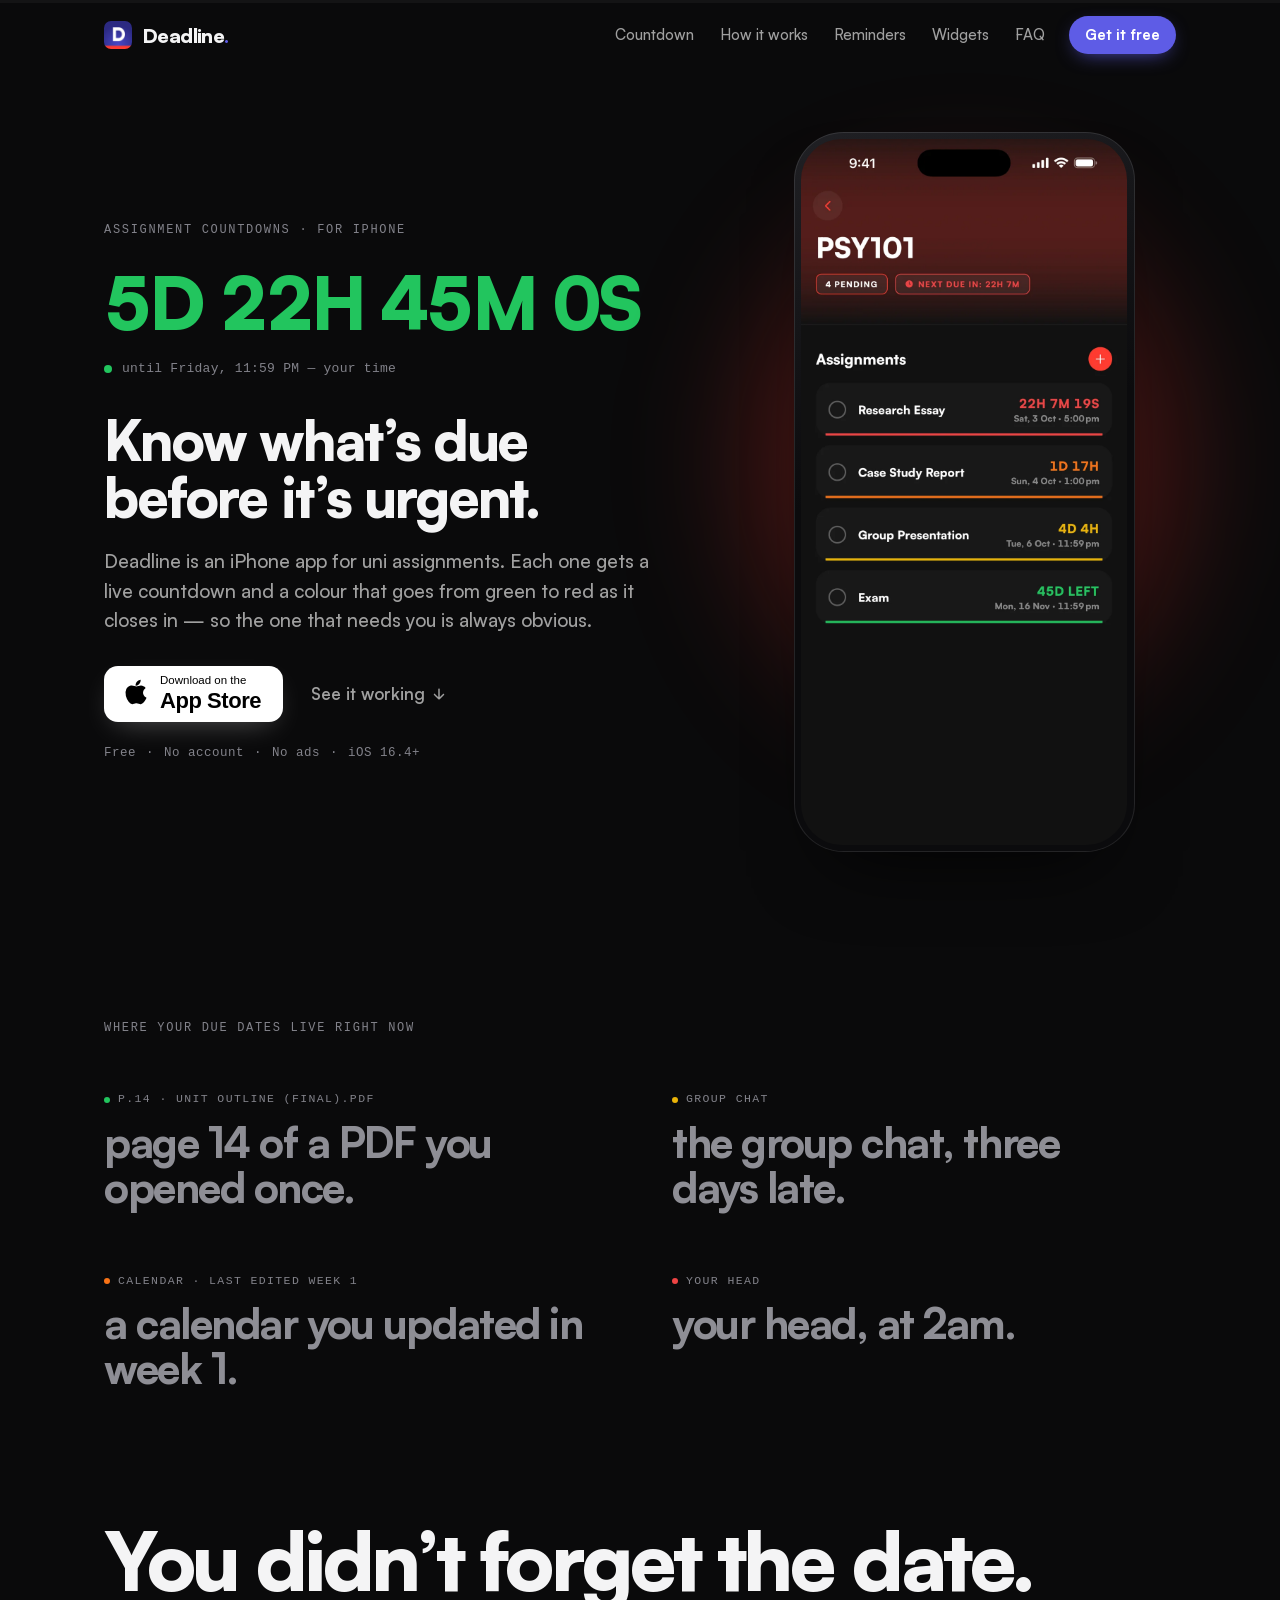
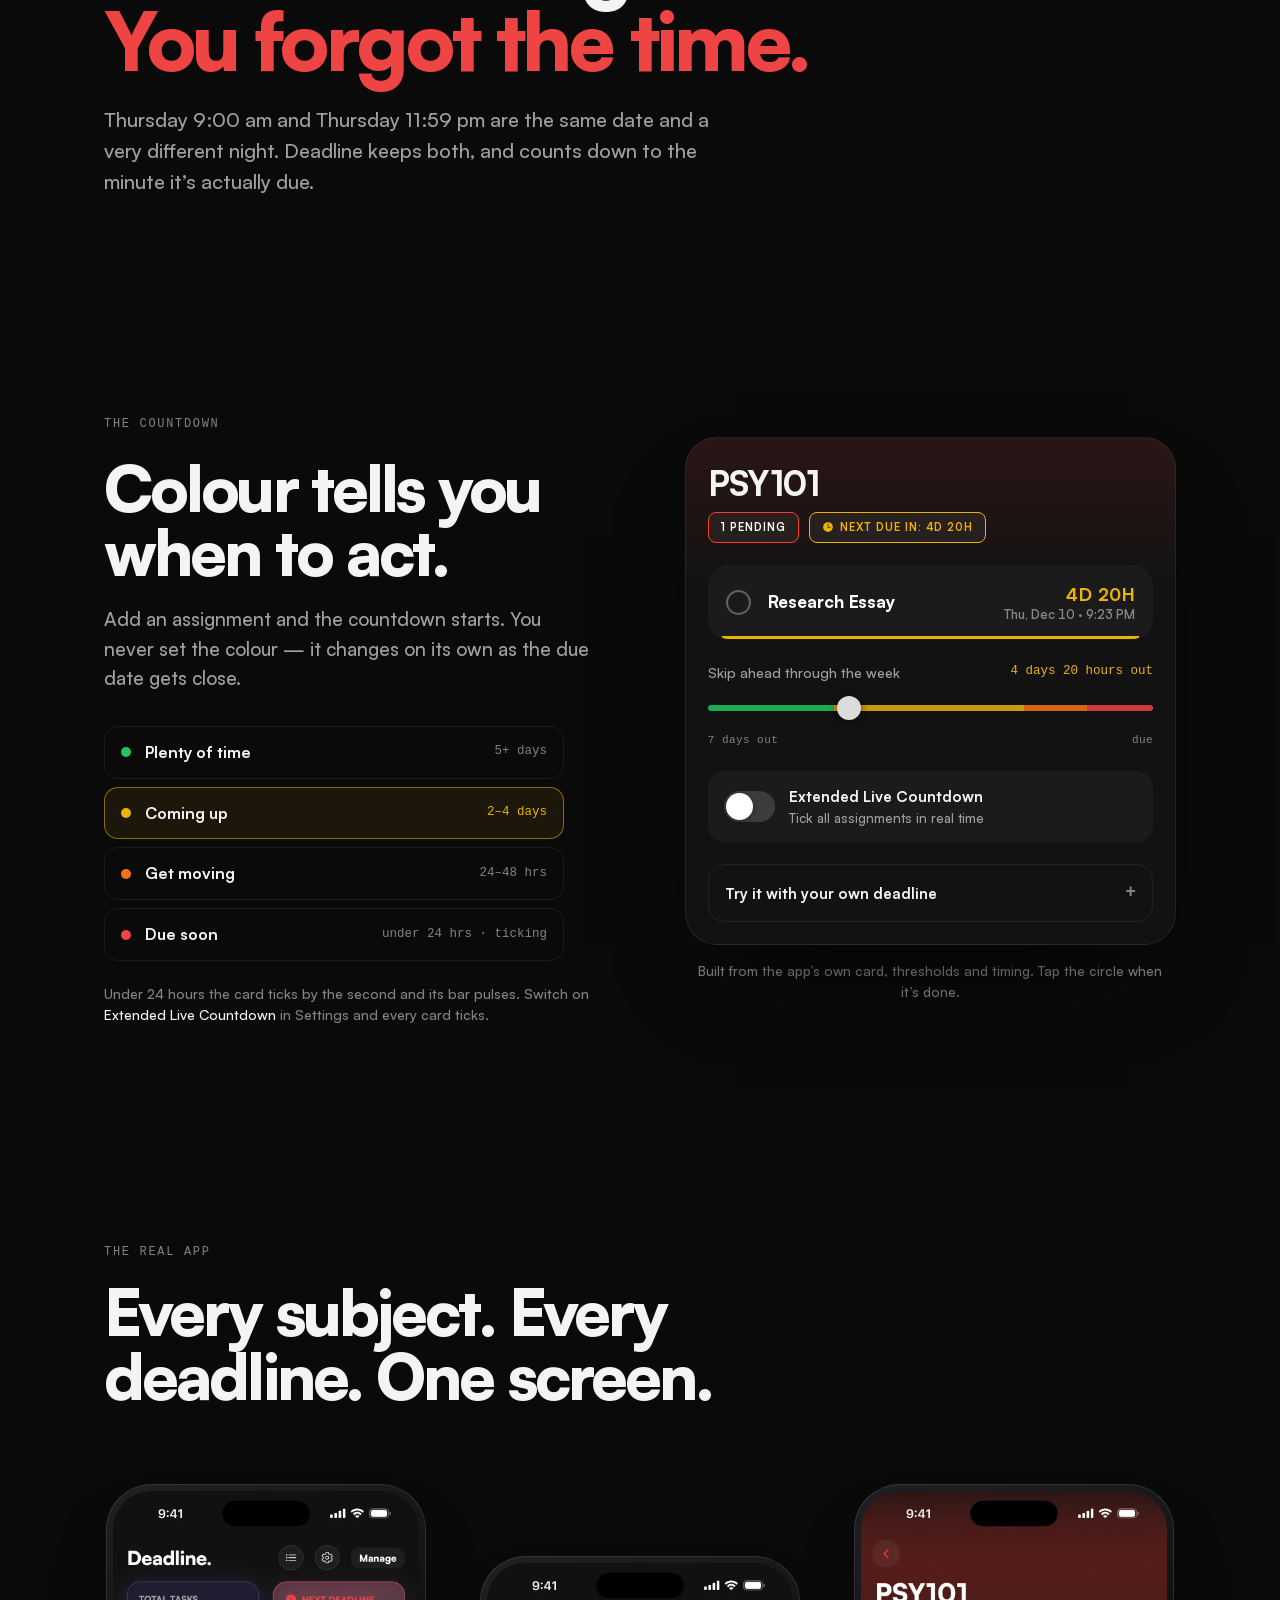
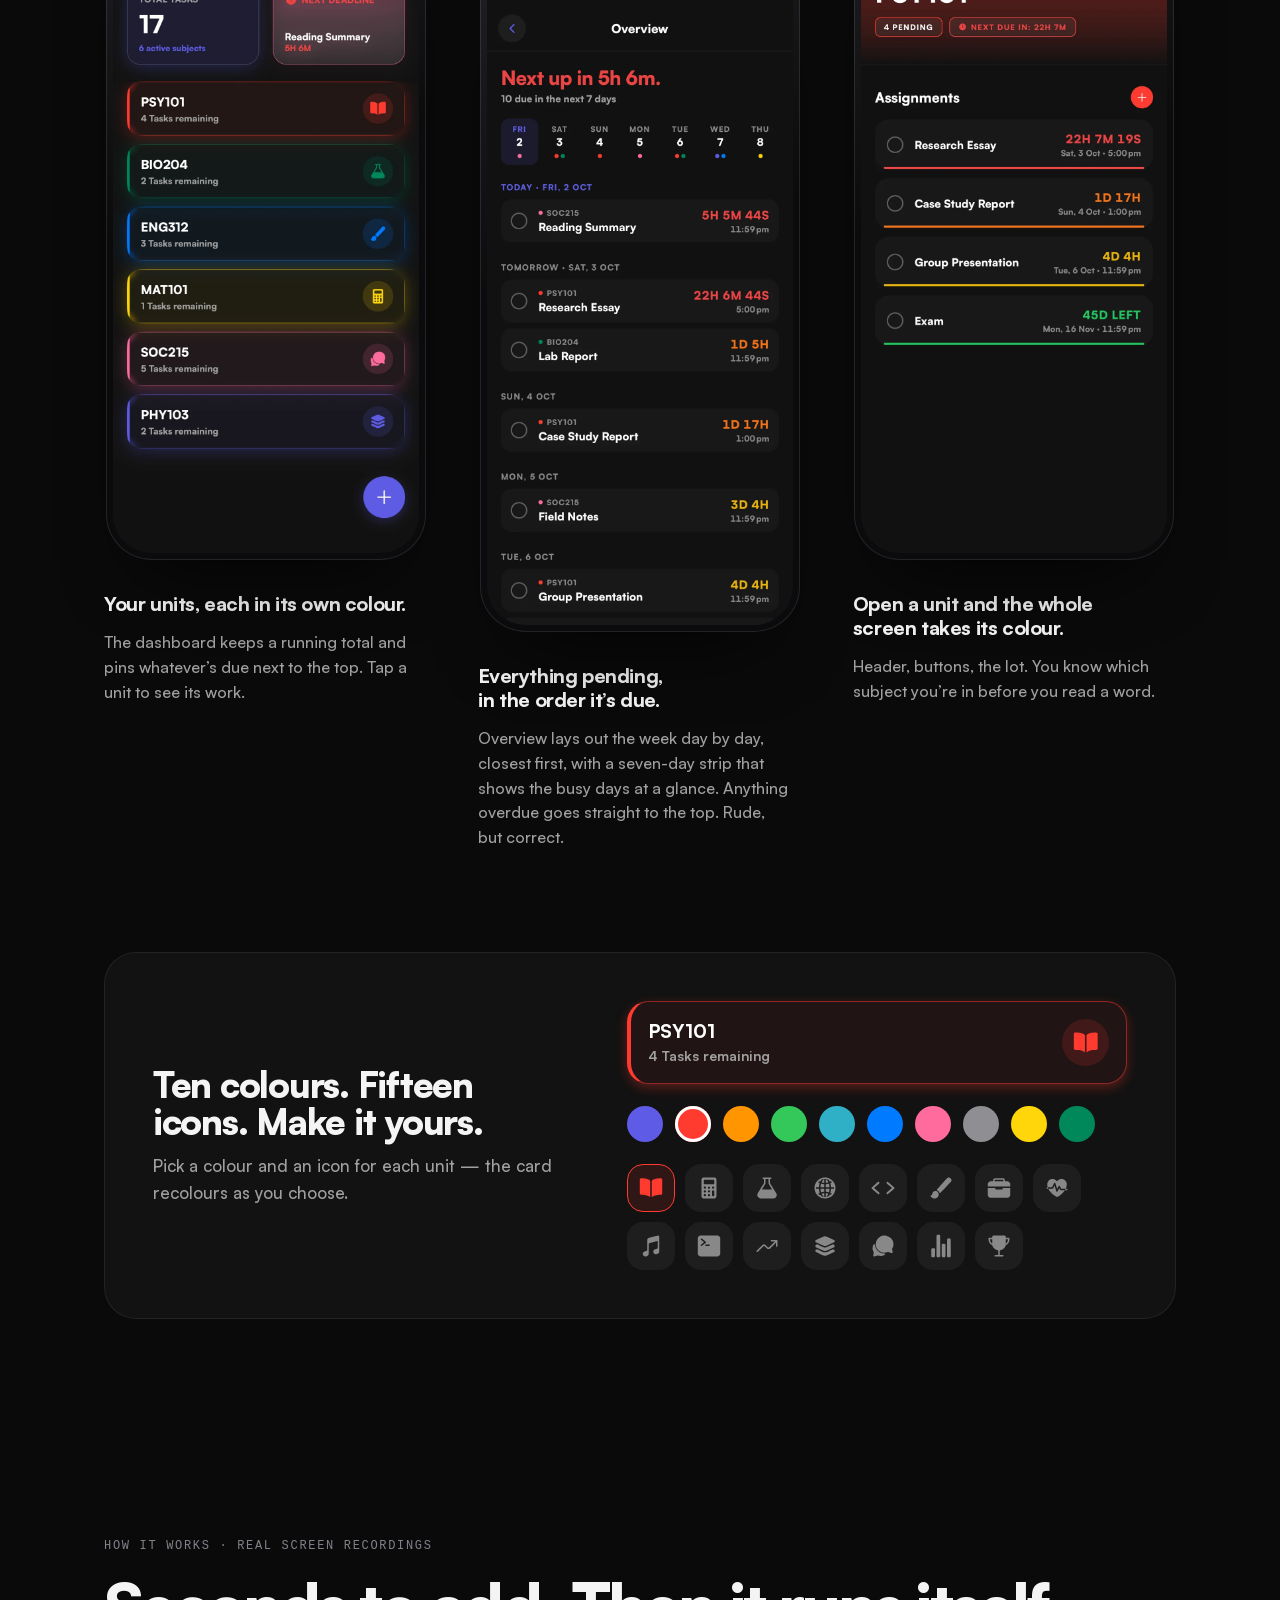
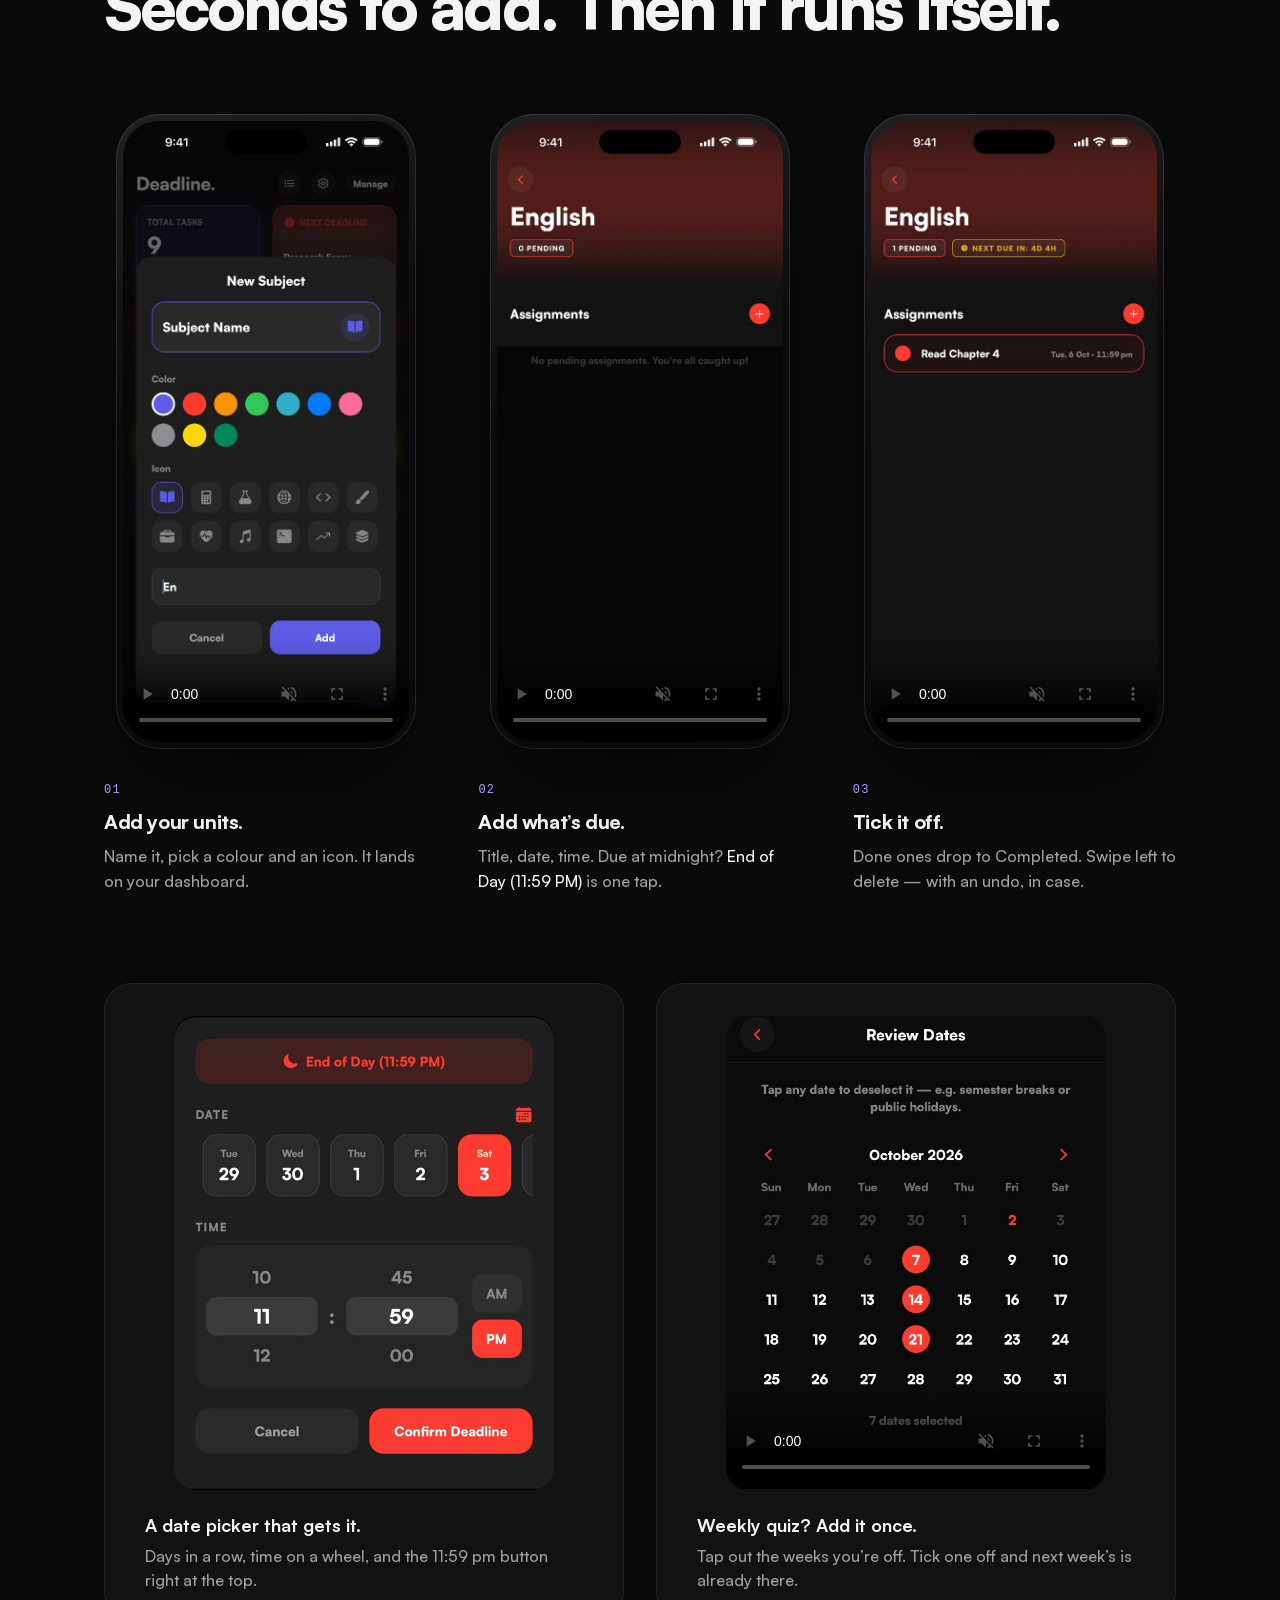
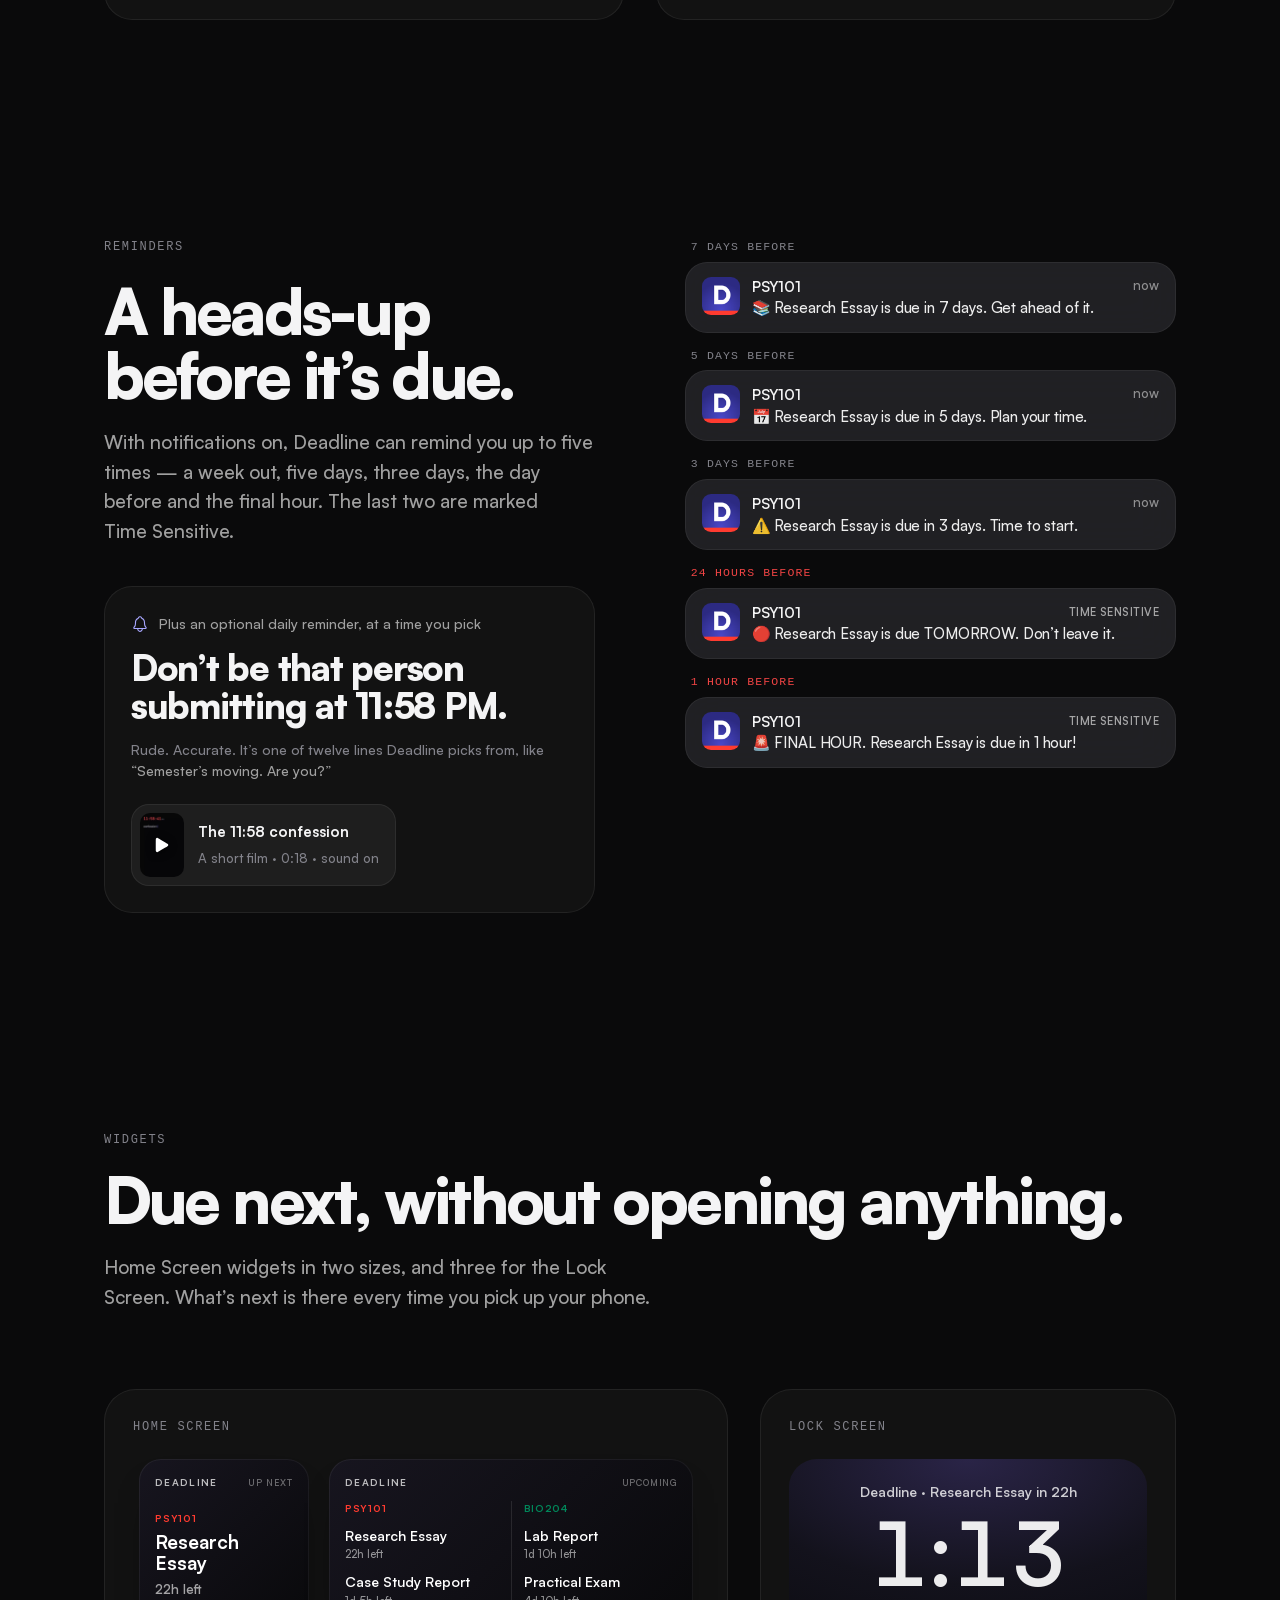
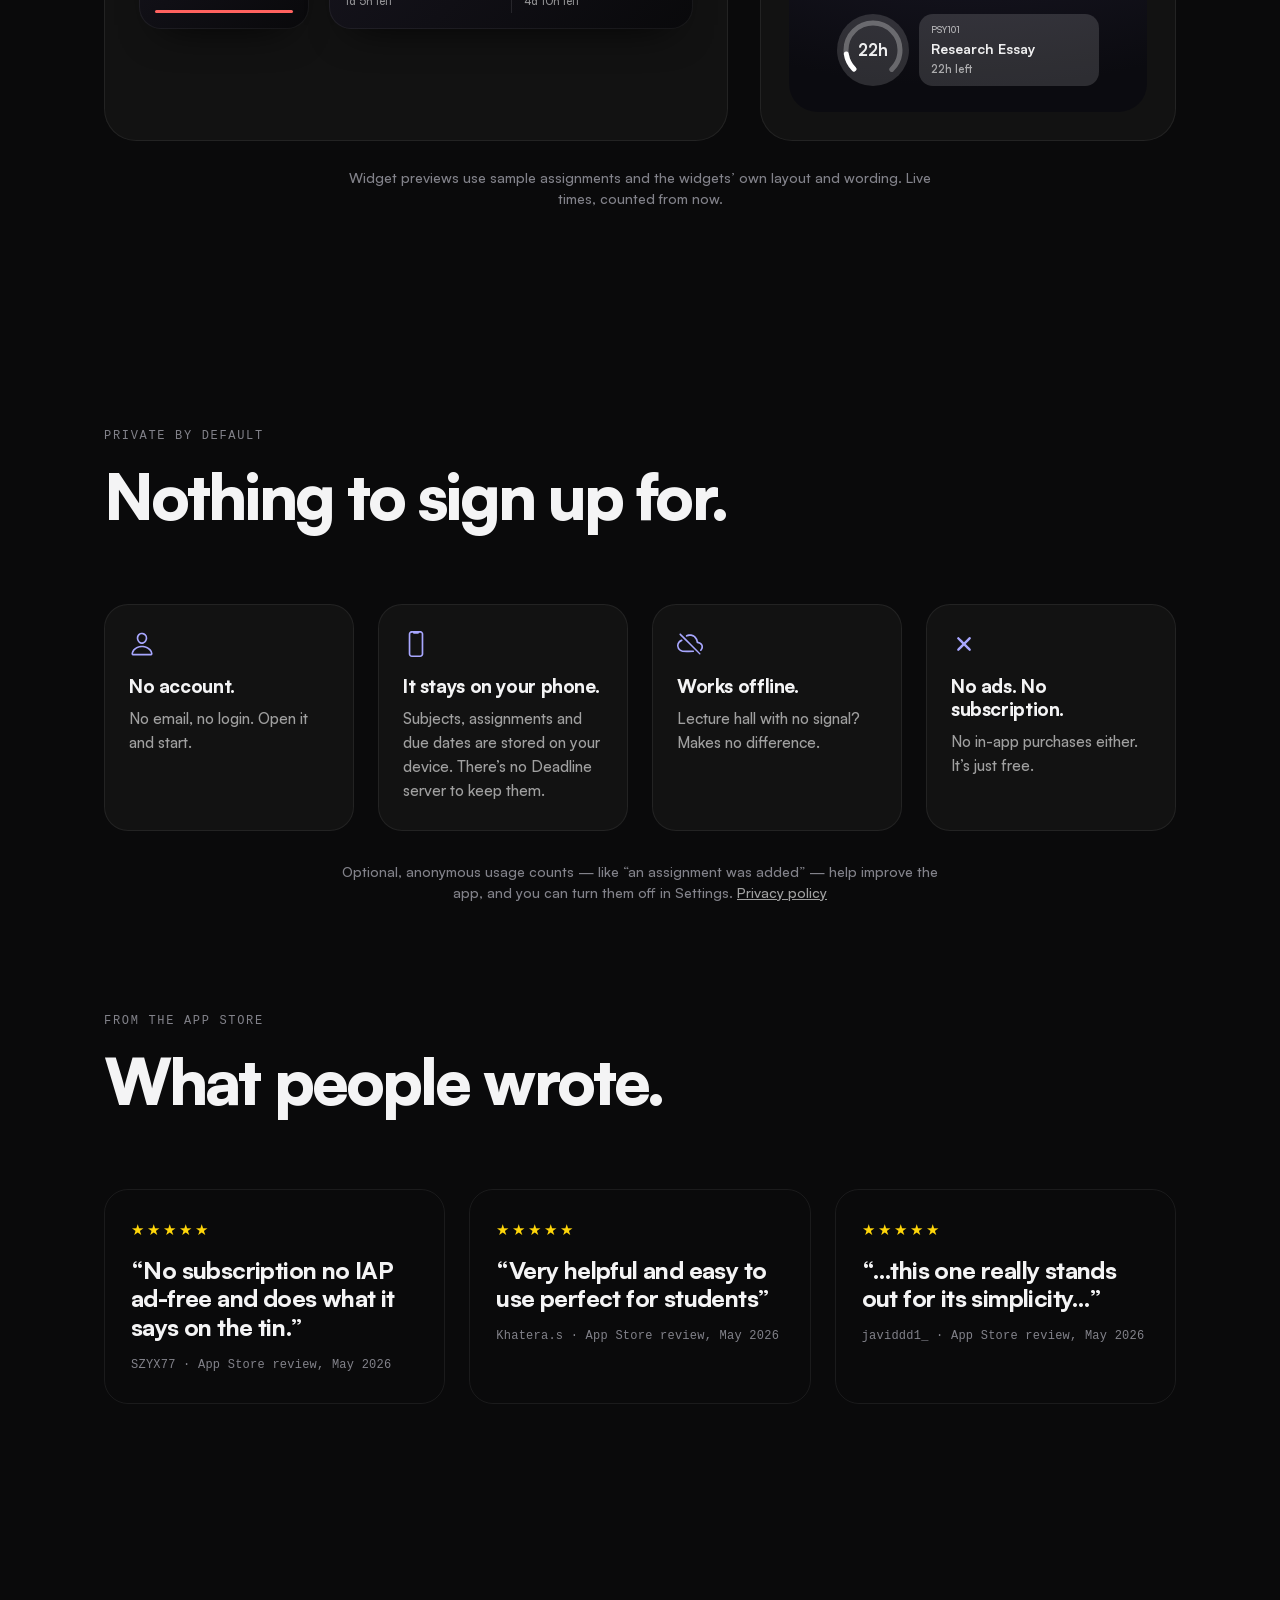
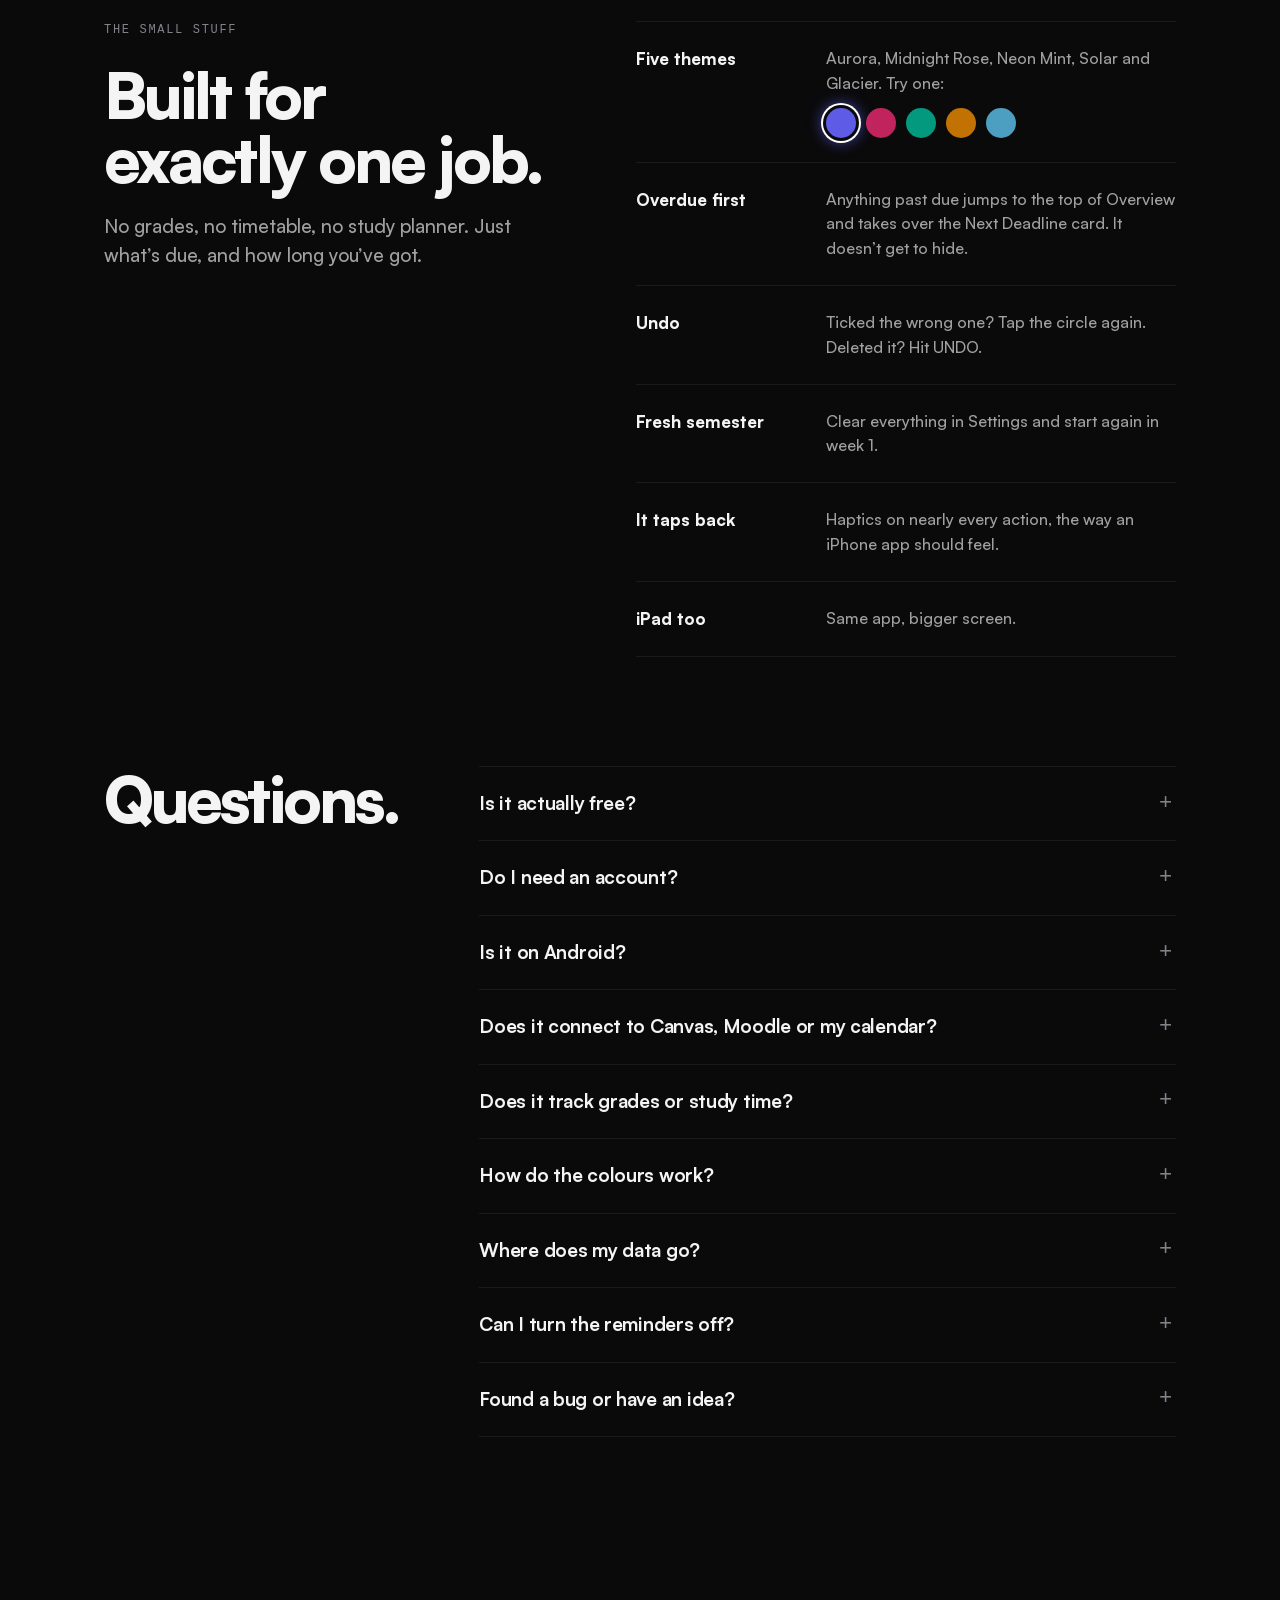
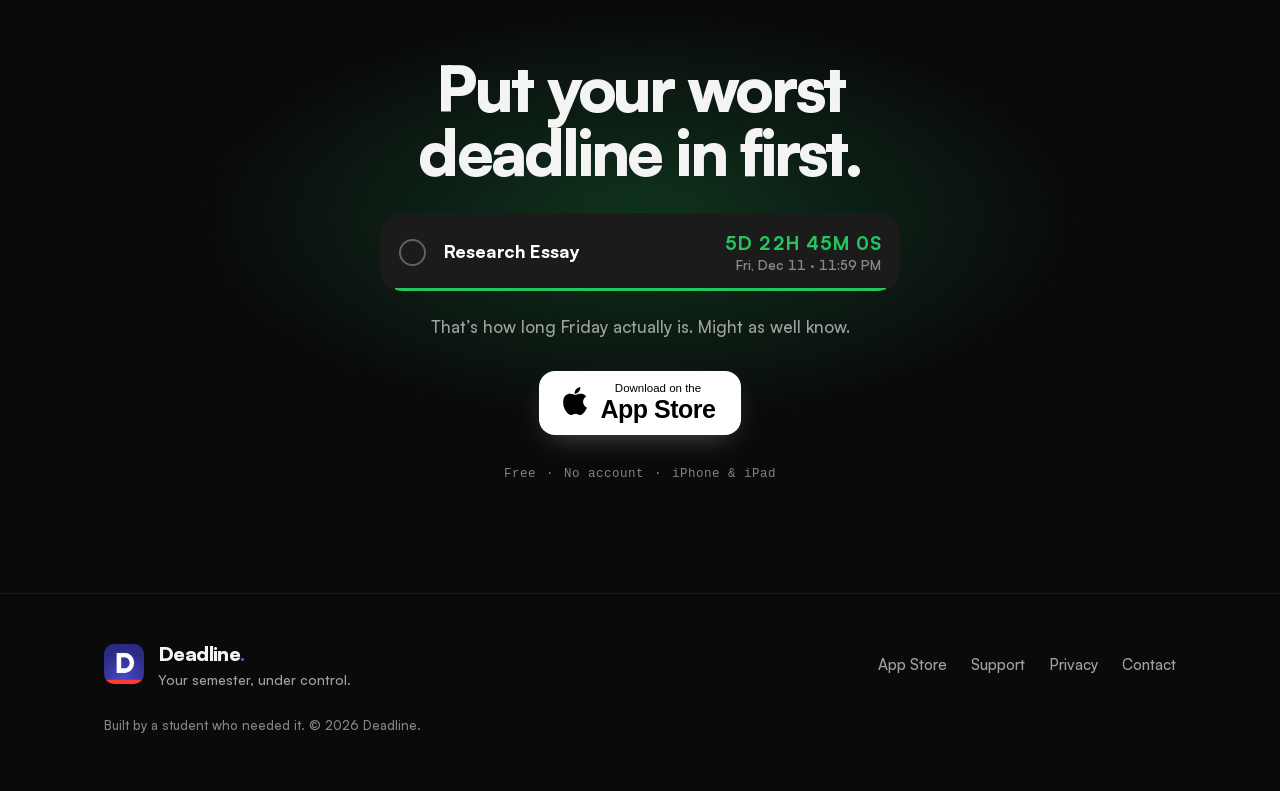
==== commit 20177cd4: "Update marketing website for Deadline 1.7.0" ====
--- a/index.html
+++ b/index.html
@@ -84,7 +84,7 @@
       <div class="glow glow-red" aria-hidden="true"></div>
       <figure class="phone phone-hero">
         <img src="assets/img/screens/subject-psy101.webp" width="924" height="2000" fetchpriority="high"
-             alt="Deadline showing the PSY101 subject: four assignments, each with a countdown — Research Essay 23H 27M 2S in red, Case Study Report 1D 5H in orange, Group Presentation 4D 10H in yellow, Exam 45D LEFT in green.">
+             alt="Deadline showing the PSY101 subject: four assignments, each with a countdown and its due date — Research Essay 22H 7M 19S in red, Case Study Report 1D 17H in orange, Group Presentation 4D 4H in yellow, Exam 45D LEFT in green.">
       </figure>
     </div>
   </div>
@@ -138,8 +138,8 @@
         <div class="tc" id="demoCard" style="--sc:#FF3B30">
           <div class="tc-in">
             <button class="tc-box" type="button" id="demoCheck" aria-label="Mark as complete"><svg aria-hidden="true"><use href="assets/img/icons.svg#i-checkmark"/></svg></button>
-            <div class="tc-info"><div class="tc-t" id="demoTitle">Research Essay</div><div class="tc-d" id="demoDue">Due: —</div></div>
-            <div class="tc-u" id="demoCount" role="timer" aria-live="off">—</div>
+            <div class="tc-info"><div class="tc-t" id="demoTitle">Research Essay</div></div>
+            <div class="tc-col"><div class="tc-u" id="demoCount" role="timer" aria-live="off">—</div><div class="tc-d" id="demoDue">—</div></div>
             <div class="tc-bar"></div>
           </div>
         </div>
@@ -180,15 +180,15 @@
     <div class="screens-grid">
       <article class="screen-item reveal">
         <figure class="phone"><img src="assets/img/screens/dashboard.webp" width="924" height="2000" loading="lazy" decoding="async"
-          alt="The Deadline dashboard: Total Tasks 17 across 6 active subjects, a Next Deadline card for Research Essay at 23H 24M, and six colour-coded subjects — PSY101, BIO204, ENG312, MAT101, SOC215, PHY103."></figure>
+          alt="The Deadline dashboard: Total Tasks 17 across 6 active subjects, a Next Deadline card for Reading Summary at 5H 6M, and six colour-coded subjects — PSY101, BIO204, ENG312, MAT101, SOC215, PHY103."></figure>
         <h3>Your units, each in its own colour.</h3>
         <p>The dashboard keeps a running total and pins whatever’s due next to the top. Tap a unit to see its&nbsp;work.</p>
       </article>
       <article class="screen-item reveal">
         <figure class="phone"><img src="assets/img/screens/overview.webp" width="924" height="2000" loading="lazy" decoding="async"
-          alt="The Overview screen: every pending assignment grouped by subject and sorted by urgency, starting with PSY101’s Research Essay at 23H 24M."></figure>
+          alt="The Overview screen: Next up in 5h 6m, 10 due in the next 7 days, a seven-day strip with a dot for each assignment, then the week by day — Today: SOC215 Reading Summary at 5H 5M 44S; Tomorrow: PSY101 Research Essay and BIO204 Lab Report."></figure>
         <h3>Everything pending, in the order it’s due.</h3>
-        <p>Overview puts every unit’s work in one list, closest first. Anything overdue goes straight to the top. Rude, but&nbsp;correct.</p>
+        <p>Overview lays out the week day by day, closest first, with a seven-day strip that shows the busy days at a glance. Anything overdue goes straight to the top. Rude, but&nbsp;correct.</p>
       </article>
       <article class="screen-item reveal">
         <figure class="phone"><img src="assets/img/screens/subject-psy101.webp" width="924" height="2000" loading="lazy" decoding="async"
@@ -225,19 +225,19 @@
     </div>
     <ol class="steps">
       <li class="step reveal">
-        <div class="phone phone-rec"><video muted playsinline loop preload="none" data-poster="assets/video/rec-new-subject.jpg" data-src="assets/video/rec-new-subject.mp4" width="600" height="1236" aria-label="Screen recording: creating a subject called English and choosing the colour red."></video></div>
+        <div class="phone phone-rec"><video muted playsinline loop preload="none" data-poster="assets/video/rec-new-subject.jpg" data-src="assets/video/rec-new-subject.mp4" width="600" height="1304" aria-label="Screen recording: creating a subject called English and choosing the colour red."></video></div>
         <span class="step-n">01</span>
         <h3>Add your units.</h3>
         <p>Name it, pick a colour and an icon. It lands on your&nbsp;dashboard.</p>
       </li>
       <li class="step reveal">
-        <div class="phone phone-rec"><video muted playsinline loop preload="none" data-poster="assets/video/rec-add-assignment.jpg" data-src="assets/video/rec-add-assignment.mp4" width="600" height="1234" aria-label="Screen recording: adding Read Chapter 4, choosing a date, tapping End of Day, and the countdown starting at 6D 6H 6M 41S."></video></div>
+        <div class="phone phone-rec"><video muted playsinline loop preload="none" data-poster="assets/video/rec-add-assignment.jpg" data-src="assets/video/rec-add-assignment.mp4" width="600" height="1304" aria-label="Screen recording: adding Read Chapter 4, choosing a date, tapping End of Day, and the countdown starting at 4D 4H."></video></div>
         <span class="step-n">02</span>
         <h3>Add what’s due.</h3>
         <p>Title, date, time. Due at midnight? <em>End of Day (11:59&nbsp;PM)</em> is one&nbsp;tap.</p>
       </li>
       <li class="step reveal">
-        <div class="phone phone-rec"><video muted playsinline loop preload="none" data-poster="assets/video/rec-complete-undo.jpg" data-src="assets/video/rec-complete-undo.mp4" width="600" height="1234" aria-label="Screen recording: ticking off Read Chapter 4, undoing it, then swiping left to delete it."></video></div>
+        <div class="phone phone-rec"><video muted playsinline loop preload="none" data-poster="assets/video/rec-complete-undo.jpg" data-src="assets/video/rec-complete-undo.mp4" width="600" height="1304" aria-label="Screen recording: ticking off Read Chapter 4 so it drops to Completed, swiping left to delete it, then tapping UNDO to bring it back."></video></div>
         <span class="step-n">03</span>
         <h3>Tick it off.</h3>
         <p>Done ones drop to Completed. Swipe left to delete — with an undo, in&nbsp;case.</p>
@@ -250,8 +250,8 @@
         <figcaption><b>A date picker that gets it.</b> Days in a row, time on a wheel, and the 11:59&nbsp;pm button right at the&nbsp;top.</figcaption>
       </figure>
       <figure class="extra reveal">
-        <img src="assets/img/screens/recurring.webp" class="crop-recurring" width="924" height="2000" loading="lazy" decoding="async" alt="The New Recurring Assignment sheet: a Quiz set for every Wednesday at 11:59 PM, 11 dates between 22 July and 30 September.">
-        <figcaption><b>Weekly quiz? Add it once.</b> Pick the semester range and Deadline lays out every date for you to&nbsp;review.</figcaption>
+        <video muted playsinline loop preload="none" data-poster="assets/video/rec-recurring.jpg" data-src="assets/video/rec-recurring.mp4" width="610" height="760" aria-label="Screen recording: reviewing a weekly quiz's dates, deselecting 28 October, then ticking off the quiz and the next week's appearing on its own."></video>
+        <figcaption><b>Weekly quiz? Add it once.</b> Tap out the weeks you’re off. Tick one off and next week’s is already&nbsp;there.</figcaption>
       </figure>
     </div>
   </div>
@@ -262,14 +262,14 @@
   <div class="wrap rem-grid">
     <div class="rem-copy">
       <p class="eyebrow">Reminders</p>
-      <h2 id="rem-h">It tells you five&nbsp;times.</h2>
-      <p class="lede">Every assignment gets five reminders — a week out, five days, two days, the day before and the final hour. The last two are marked Time&nbsp;Sensitive.</p>
+      <h2 id="rem-h">A heads-up before it’s&nbsp;due.</h2>
+      <p class="lede">With notifications on, Deadline can remind you up to five times — a week out, five days, three days, the day before and the final hour. The last two are marked Time&nbsp;Sensitive.</p>
     </div>
 
     <ol class="notifs" id="notifs" aria-label="The five reminders for one assignment">
       <li class="nt"><span class="nt-when">7 days before</span><div class="nt-card"><img src="assets/img/favicon-64.png" alt="" width="38" height="38"><div><p class="nt-top"><b>PSY101</b><span>now</span></p><p>📚 Research Essay is due in 7 days. Get ahead of it.</p></div></div></li>
       <li class="nt"><span class="nt-when">5 days before</span><div class="nt-card"><img src="assets/img/favicon-64.png" alt="" width="38" height="38"><div><p class="nt-top"><b>PSY101</b><span>now</span></p><p>📅 Research Essay is due in 5 days. Plan your time.</p></div></div></li>
-      <li class="nt"><span class="nt-when">2 days before</span><div class="nt-card"><img src="assets/img/favicon-64.png" alt="" width="38" height="38"><div><p class="nt-top"><b>PSY101</b><span>now</span></p><p>⚠️ Research Essay is due in 2 days. Time to start.</p></div></div></li>
+      <li class="nt"><span class="nt-when">3 days before</span><div class="nt-card"><img src="assets/img/favicon-64.png" alt="" width="38" height="38"><div><p class="nt-top"><b>PSY101</b><span>now</span></p><p>⚠️ Research Essay is due in 3 days. Time to start.</p></div></div></li>
       <li class="nt nt-hot"><span class="nt-when">24 hours before</span><div class="nt-card"><img src="assets/img/favicon-64.png" alt="" width="38" height="38"><div><p class="nt-top"><b>PSY101</b><span>Time Sensitive</span></p><p>🔴 Research Essay is due TOMORROW. Don’t leave it.</p></div></div></li>
       <li class="nt nt-hot"><span class="nt-when">1 hour before</span><div class="nt-card"><img src="assets/img/favicon-64.png" alt="" width="38" height="38"><div><p class="nt-top"><b>PSY101</b><span>Time Sensitive</span></p><p>🚨 FINAL HOUR. Research Essay is due in 1 hour!</p></div></div></li>
     </ol>
@@ -409,8 +409,8 @@
     <div class="tc tc-final" id="finalCard" style="--sc:#FF3B30">
       <div class="tc-in">
         <span class="tc-box" aria-hidden="true"></span>
-        <div class="tc-info"><div class="tc-t" id="finalTitle">Research Essay</div><div class="tc-d" id="finalDue">Due: —</div></div>
-        <div class="tc-u" id="finalCount">—</div>
+        <div class="tc-info"><div class="tc-t" id="finalTitle">Research Essay</div></div>
+        <div class="tc-col"><div class="tc-u" id="finalCount">—</div><div class="tc-d" id="finalDue">—</div></div>
         <div class="tc-bar"></div>
       </div>
     </div>
@@ -443,7 +443,7 @@
 
 <dialog class="filmbox" id="filmBox" aria-label="The 11:58 confession, a short film">
   <button class="filmbox-x" type="button" id="filmClose" aria-label="Close"><svg aria-hidden="true"><use href="assets/img/icons.svg#i-close"/></svg></button>
-  <video id="filmVideo" controls playsinline preload="none" poster="assets/video/ad-1158-confession.jpg" width="720" height="1280" data-src="assets/video/ad-1158-confession.mp4"></video>
+  <video id="filmVideo" controls playsinline preload="none" data-film-poster="assets/video/ad-1158-confession.jpg" width="720" height="1280" data-src="assets/video/ad-1158-confession.mp4"></video>
 </dialog>
 
 </body>
--- a/assets/css/site.css
+++ b/assets/css/site.css
@@ -165,7 +165,7 @@
 }
 .phone img, .phone video { width: 100%; height: auto; border-radius: 12.5cqw; background: var(--screen); }
 .phone-rec { border-radius: 14.5% / 7%; }
-.phone-rec video { aspect-ratio: 600 / 1236; object-fit: cover; }
+.phone-rec video { aspect-ratio: 600 / 1304; object-fit: cover; }
 
 .glow { position: absolute; border-radius: 50%; filter: blur(70px); pointer-events: none; }
 
@@ -214,16 +214,16 @@
 .pivot-big span { color: var(--now); }
 .pivot-small { font-size: clamp(17px, 1.6vw, 20px); color: var(--ink-2); max-width: 46ch; }
 
-/* ── assignment card: components/TaskCard.tsx, in em so it can scale ───── */
+/* ── assignment card: components/TaskCard.tsx (1.7.0), in em so it can scale ─
+   Flat card, no rail or glow; countdown on the right with the due date under it. */
 .tc {
   --uc: var(--calm);
   font-size: 16px; line-height: 1.22; border-radius: 1.25em; position: relative;
-  box-shadow: 0 2px 4px #191919, 0 8px 12px -6px color-mix(in srgb, var(--sc) 45%, transparent);
 }
 .tc-in {
   display: flex; align-items: center; position: relative; overflow: hidden;
   padding: 1em; border-radius: 1.25em;
-  border: 1px solid transparent; border-left-width: 4px;
+  border: 1px solid transparent;
   background: #1B1B1C;
   transition: background-color .2s, border-color .2s, opacity .3s;
 }
@@ -235,11 +235,13 @@
 }
 .tc-box svg { width: .875em; height: .875em; color: #fff; opacity: 0; transition: opacity .2s; }
 .tc-info { flex: 1; min-width: 0; }
-.tc-t { font-size: 1em; font-weight: 800; color: #fff; margin-bottom: .25em; white-space: nowrap; overflow: hidden; text-overflow: ellipsis; letter-spacing: -.005em; }
-.tc-d { font-size: .75em; font-weight: 750; color: #A0A0A0; white-space: nowrap; overflow: hidden; text-overflow: ellipsis; }
-.tc-u { margin-left: auto; padding-left: 12px; font-size: .75em; font-weight: 800; letter-spacing: .5px; color: var(--uc); white-space: nowrap; font-variant-numeric: tabular-nums; }
-/* The shipping card’s bar sits 12pt in on the left and stops short on the right. */
-.tc-bar { position: absolute; left: .75em; right: 1.9em; bottom: 0; height: 3px; background: var(--uc); }
+.tc-t { font-size: 1em; font-weight: 800; color: #fff; white-space: nowrap; overflow: hidden; text-overflow: ellipsis; letter-spacing: -.005em; }
+/* countdownColumn: min 88pt, right-aligned; 17pt bold tabular countdown, 12pt #888 date under it */
+.tc-col { flex: none; min-width: 5.5em; margin-left: .75em; display: grid; justify-items: end; }
+.tc-u { font-size: 1.0625em; font-weight: 750; letter-spacing: .5px; color: var(--uc); white-space: nowrap; font-variant-numeric: tabular-nums; }
+.tc-d { font-size: .75em; font-weight: 600; color: #888; margin-top: 2px; white-space: nowrap; font-variant-numeric: tabular-nums; }
+/* The urgency bar: 3pt, inset 12pt from each side, along the bottom edge. */
+.tc-bar { position: absolute; left: .75em; right: .75em; bottom: 0; height: 3px; background: var(--uc); }
 .tc.live .tc-bar { animation: pulse 1.6s ease-in-out infinite; }
 @keyframes pulse { 0%, 100% { opacity: 1; } 50% { opacity: .3; } }
 
@@ -248,8 +250,9 @@
 .tc.completing .tc-box { background: var(--sc); border-color: var(--sc); animation: pop .42s cubic-bezier(.3, 1.8, .5, 1); }
 .tc.completing .tc-box svg { opacity: 1; }
 .tc.completing .tc-u, .tc.completing .tc-bar, .tc.done .tc-u, .tc.done .tc-bar { visibility: hidden; }
+.tc.done .tc-u { display: none; }
 @keyframes pop { 40% { transform: scale(1.2); } }
-.tc.done .tc-in { opacity: .5; background: #151516; border-color: color-mix(in srgb, var(--sc) 12%, transparent); border-left-color: color-mix(in srgb, var(--sc) 50%, transparent); }
+.tc.done .tc-in { opacity: .5; background: #151516; }
 .tc.done .tc-box { background: rgba(255,255,255,.1); border-color: transparent; }
 .tc.done .tc-box svg { opacity: .4; }
 .tc.done .tc-t { text-decoration: line-through; color: #888; }
@@ -413,8 +416,7 @@
 
 .extras { display: grid; grid-template-columns: repeat(2, minmax(0, 1fr)); gap: clamp(20px, 3vw, 32px); margin-top: clamp(56px, 7vw, 96px); }
 .extra { margin: 0; display: grid; grid-template-rows: auto 1fr; border-radius: 28px; overflow: hidden; background: var(--screen); border: 1px solid var(--hair); padding: clamp(16px, 3vw, 32px) clamp(16px, 3vw, 32px) 0; }
-.extra img { width: min(100%, 380px); height: auto; margin: 0 auto; aspect-ratio: 610 / 760; object-fit: cover; object-position: center top; border-radius: 22px; }
-.extra .crop-recurring { object-position: center 88%; }
+.extra img, .extra video { width: min(100%, 380px); height: auto; margin: 0 auto; aspect-ratio: 610 / 760; object-fit: cover; object-position: center top; border-radius: 22px; background: var(--screen); }
 .extra figcaption { padding: 22px 8px 26px; color: var(--ink-2); font-size: 16px; }
 .extra figcaption b { color: var(--ink); display: block; font-size: 18px; margin-bottom: 4px; }
 @media (max-width: 720px) { .extras { grid-template-columns: 1fr; } }
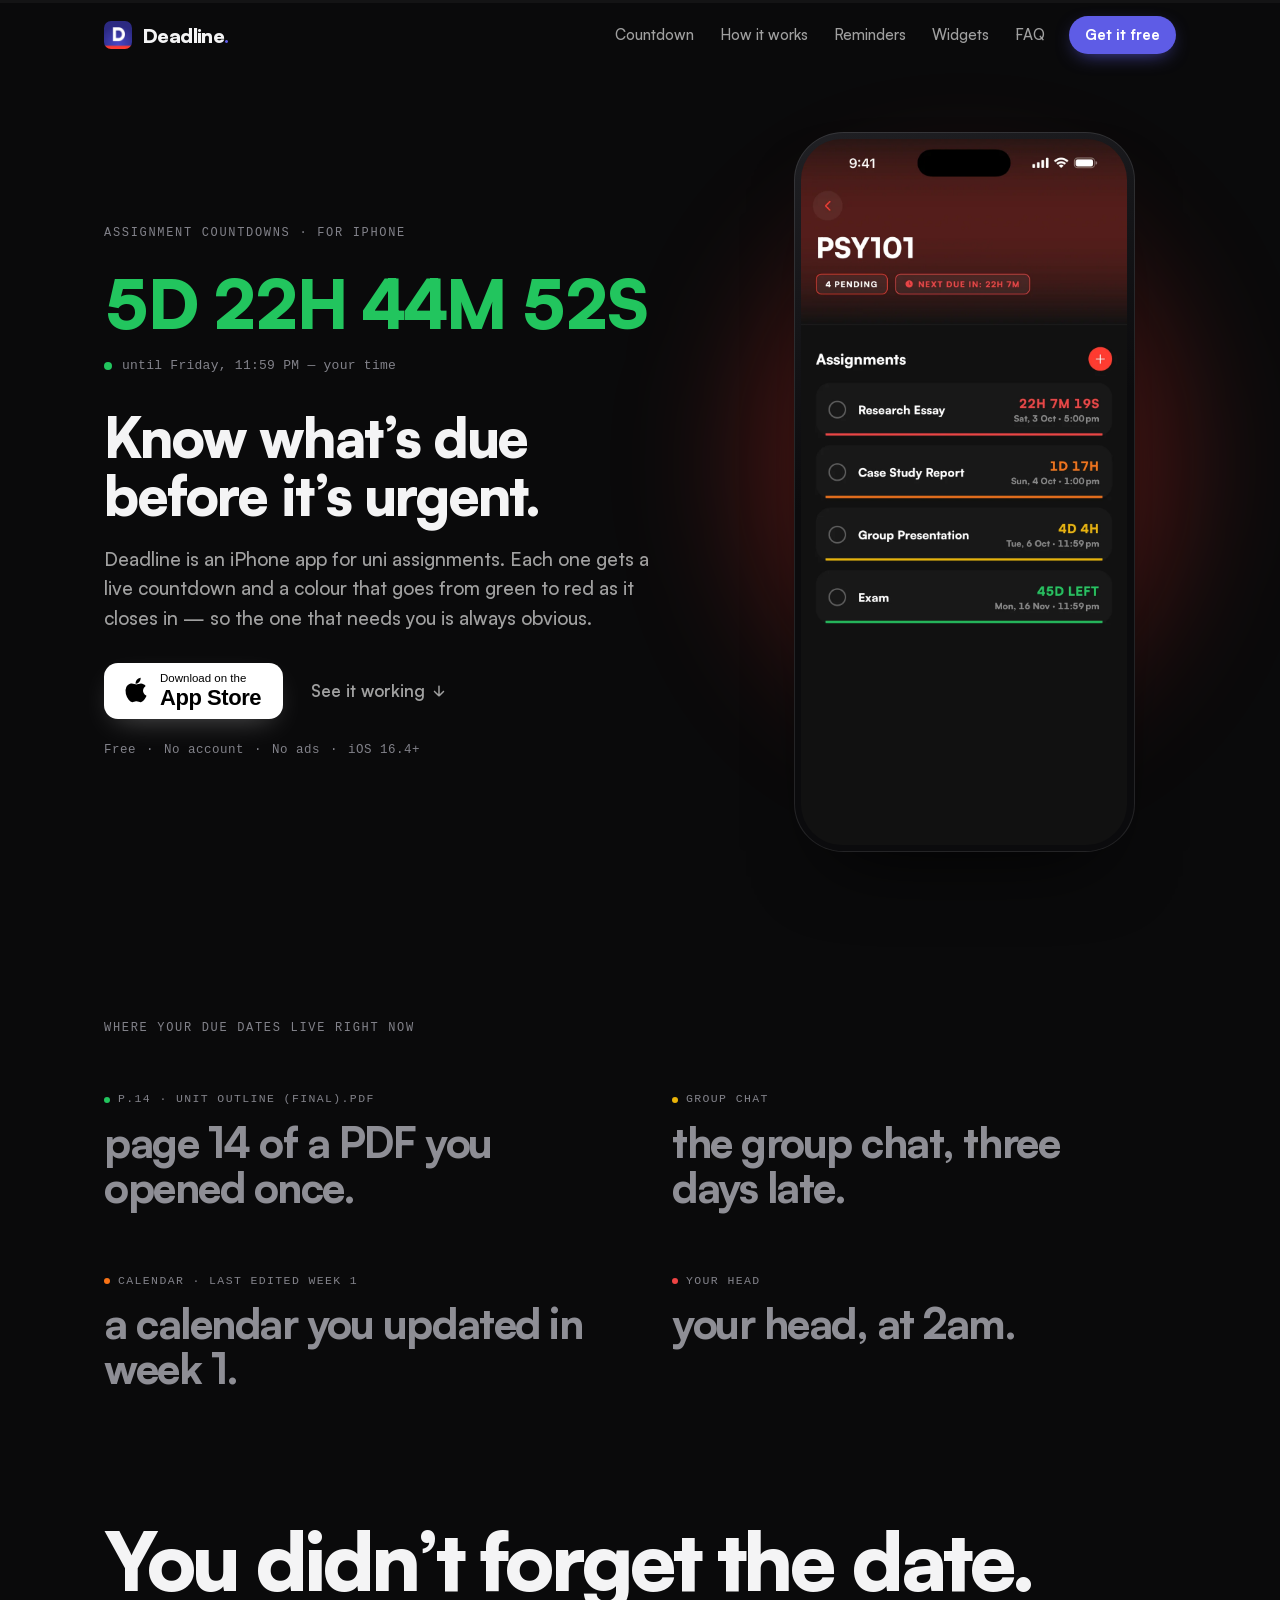
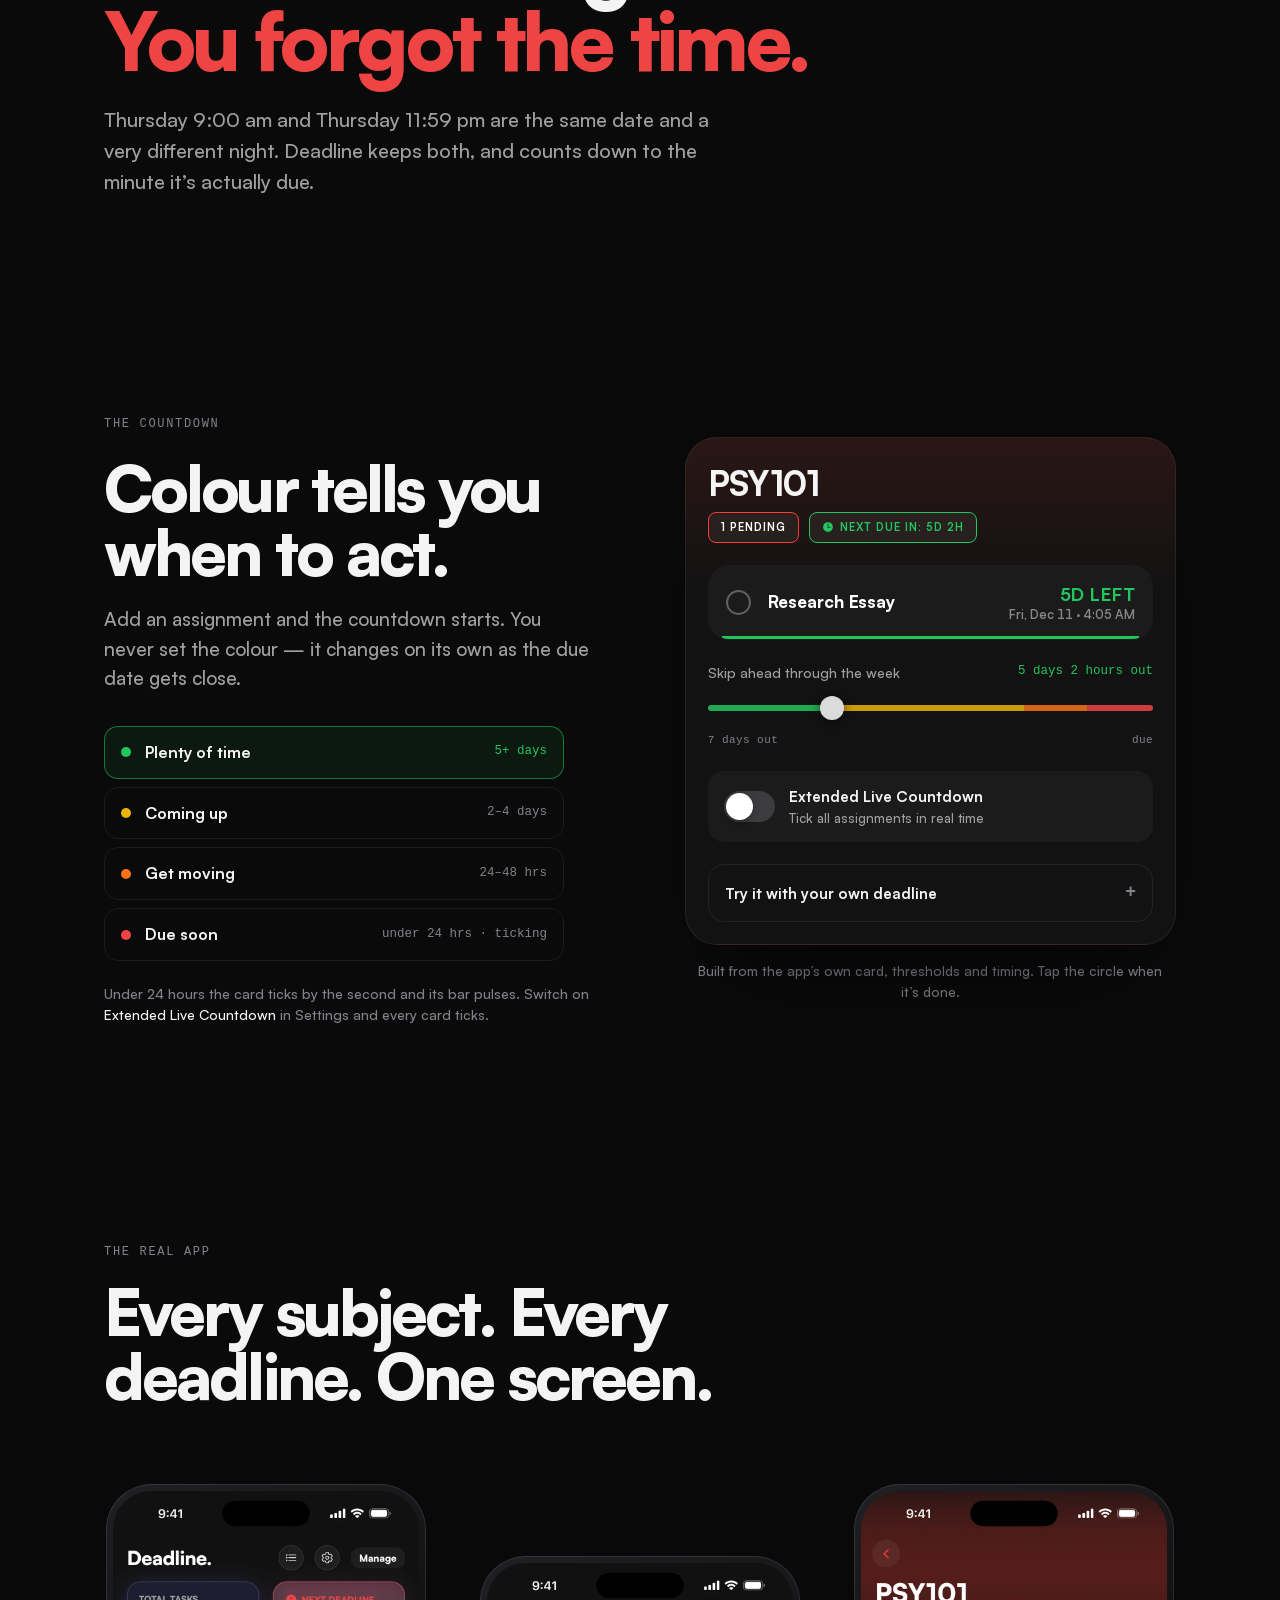
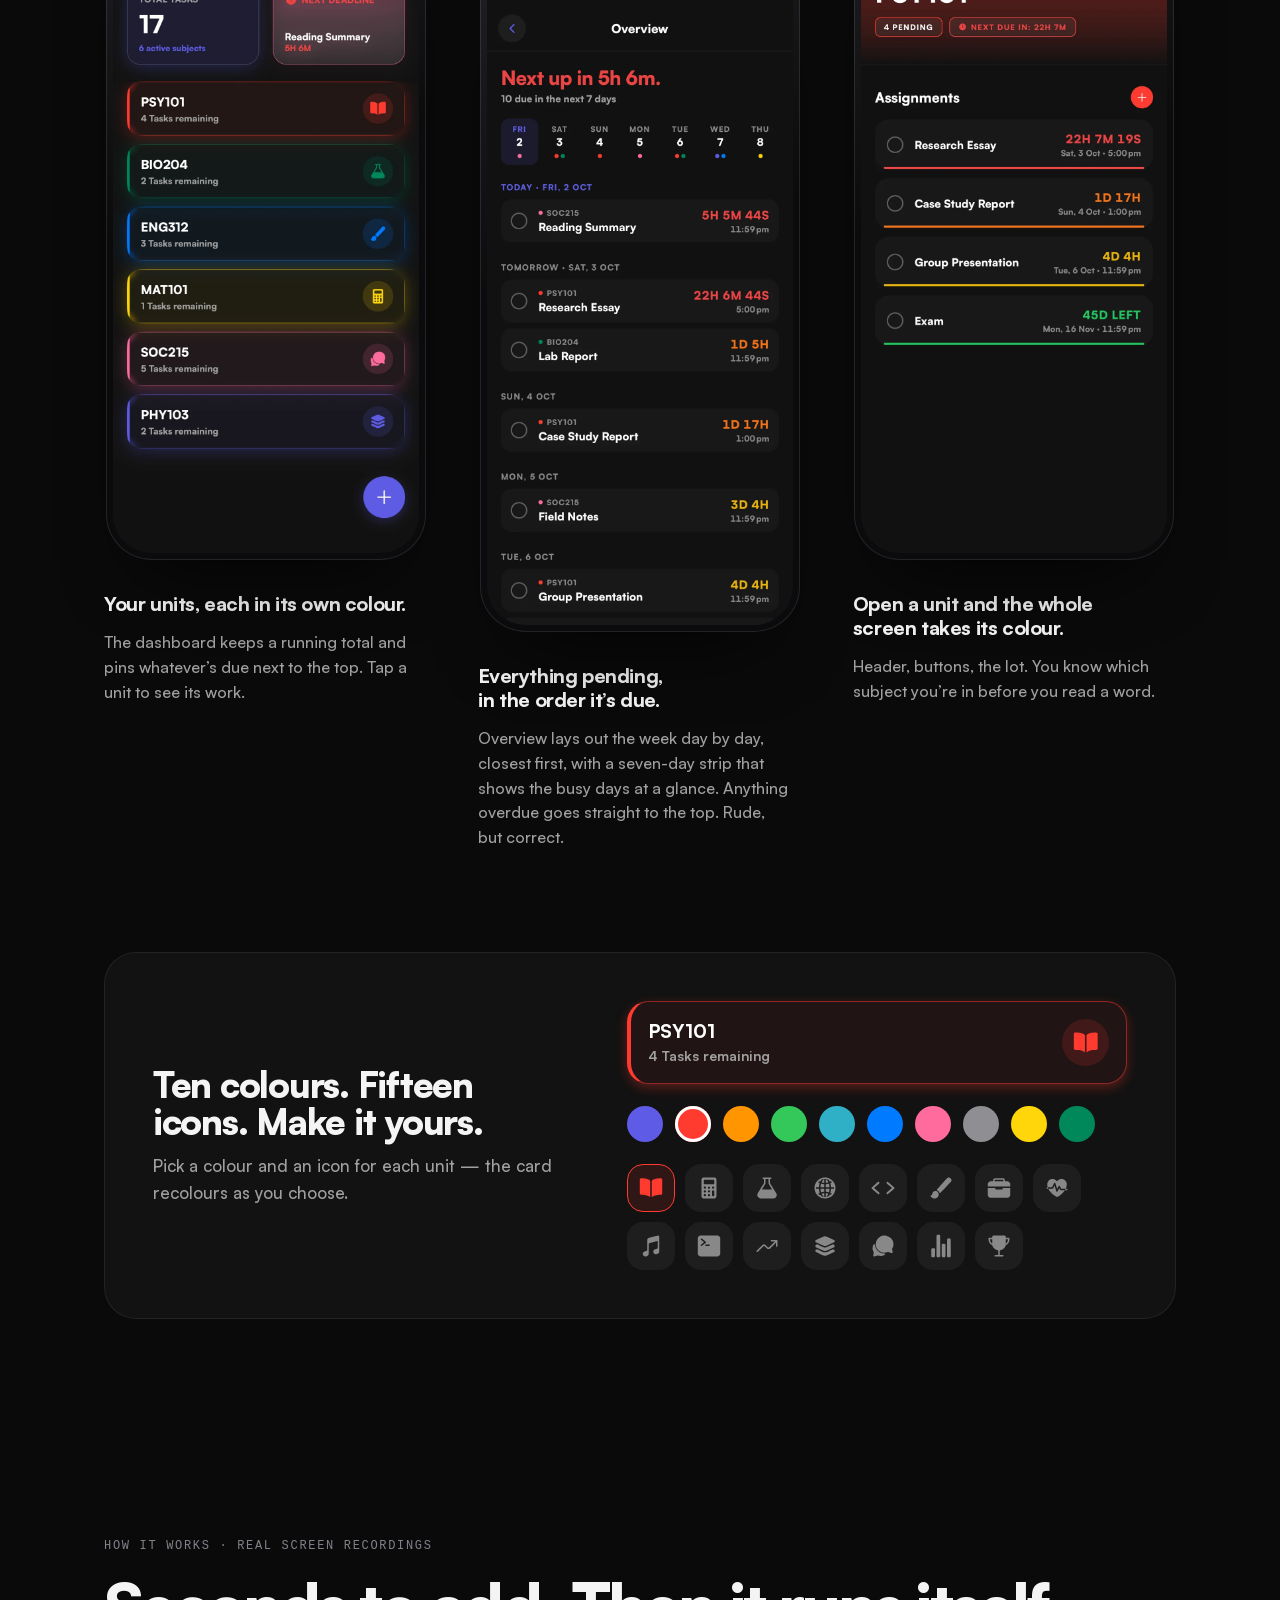
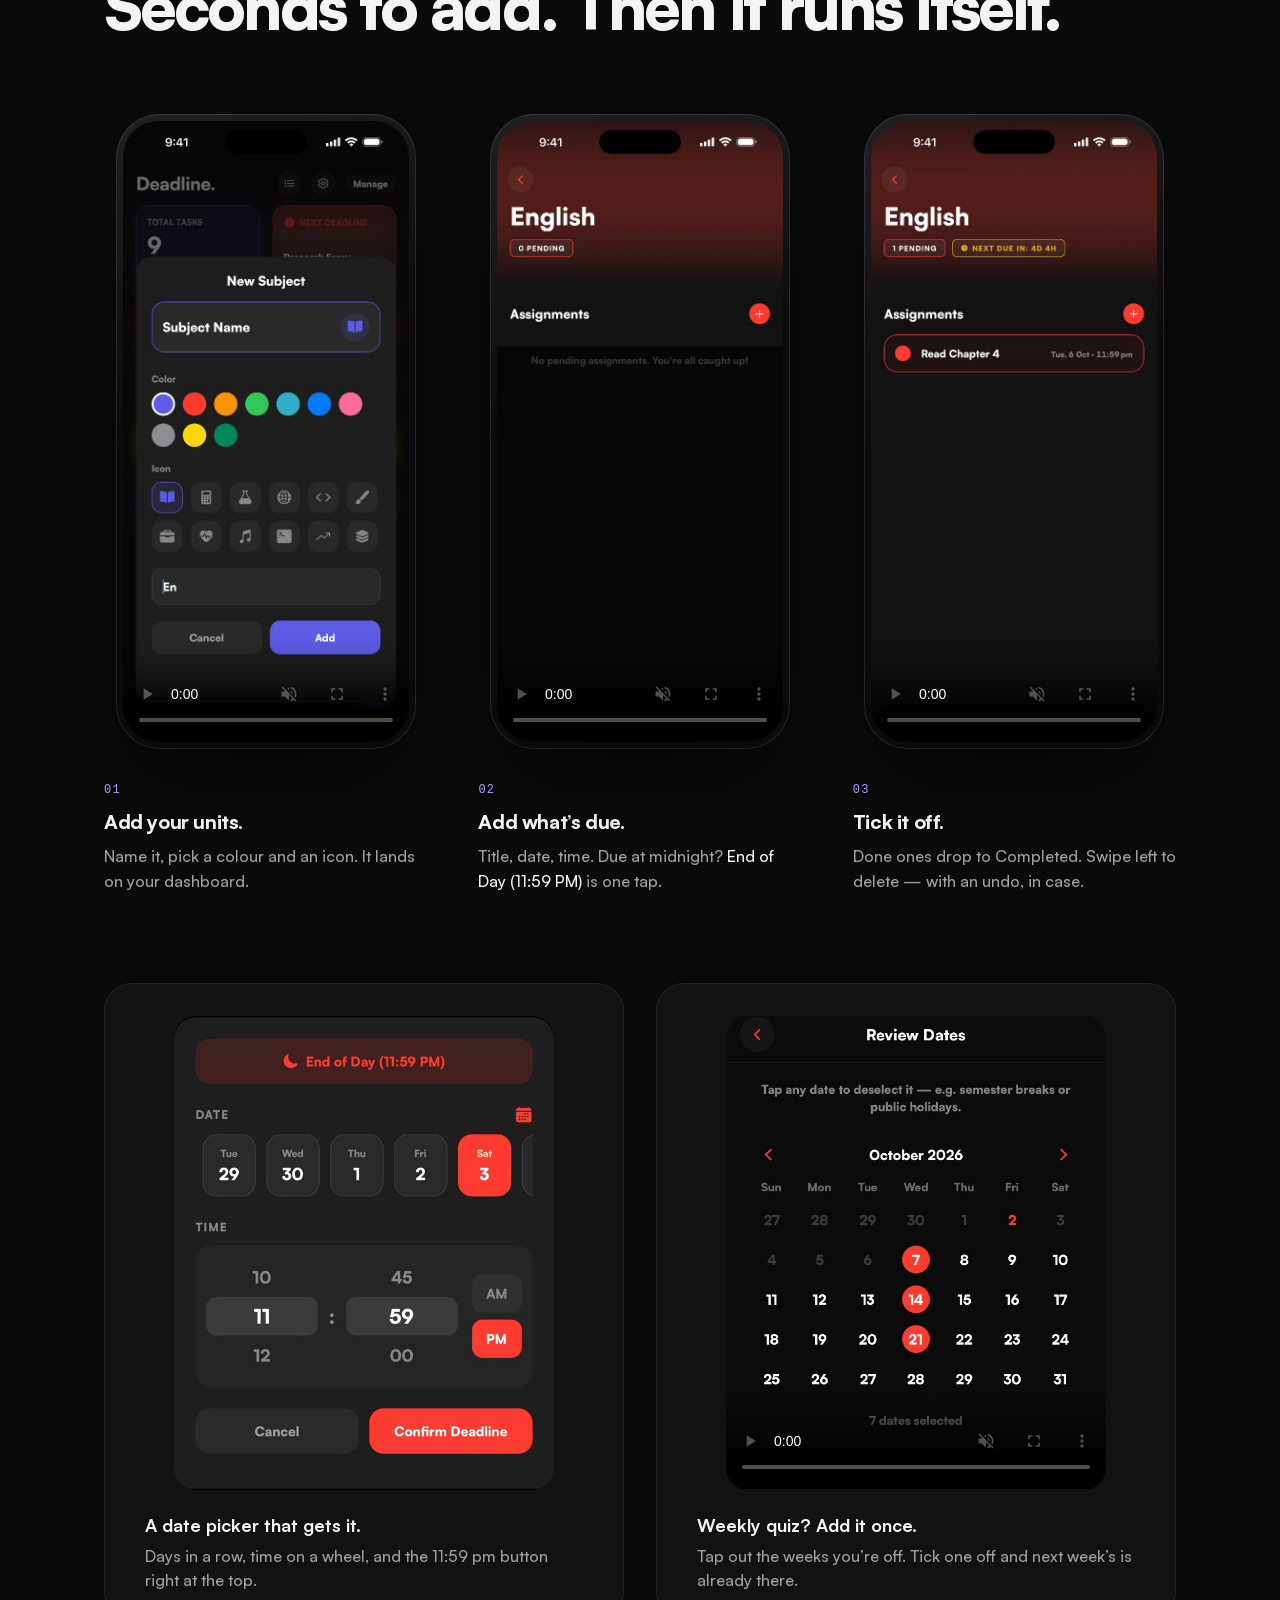
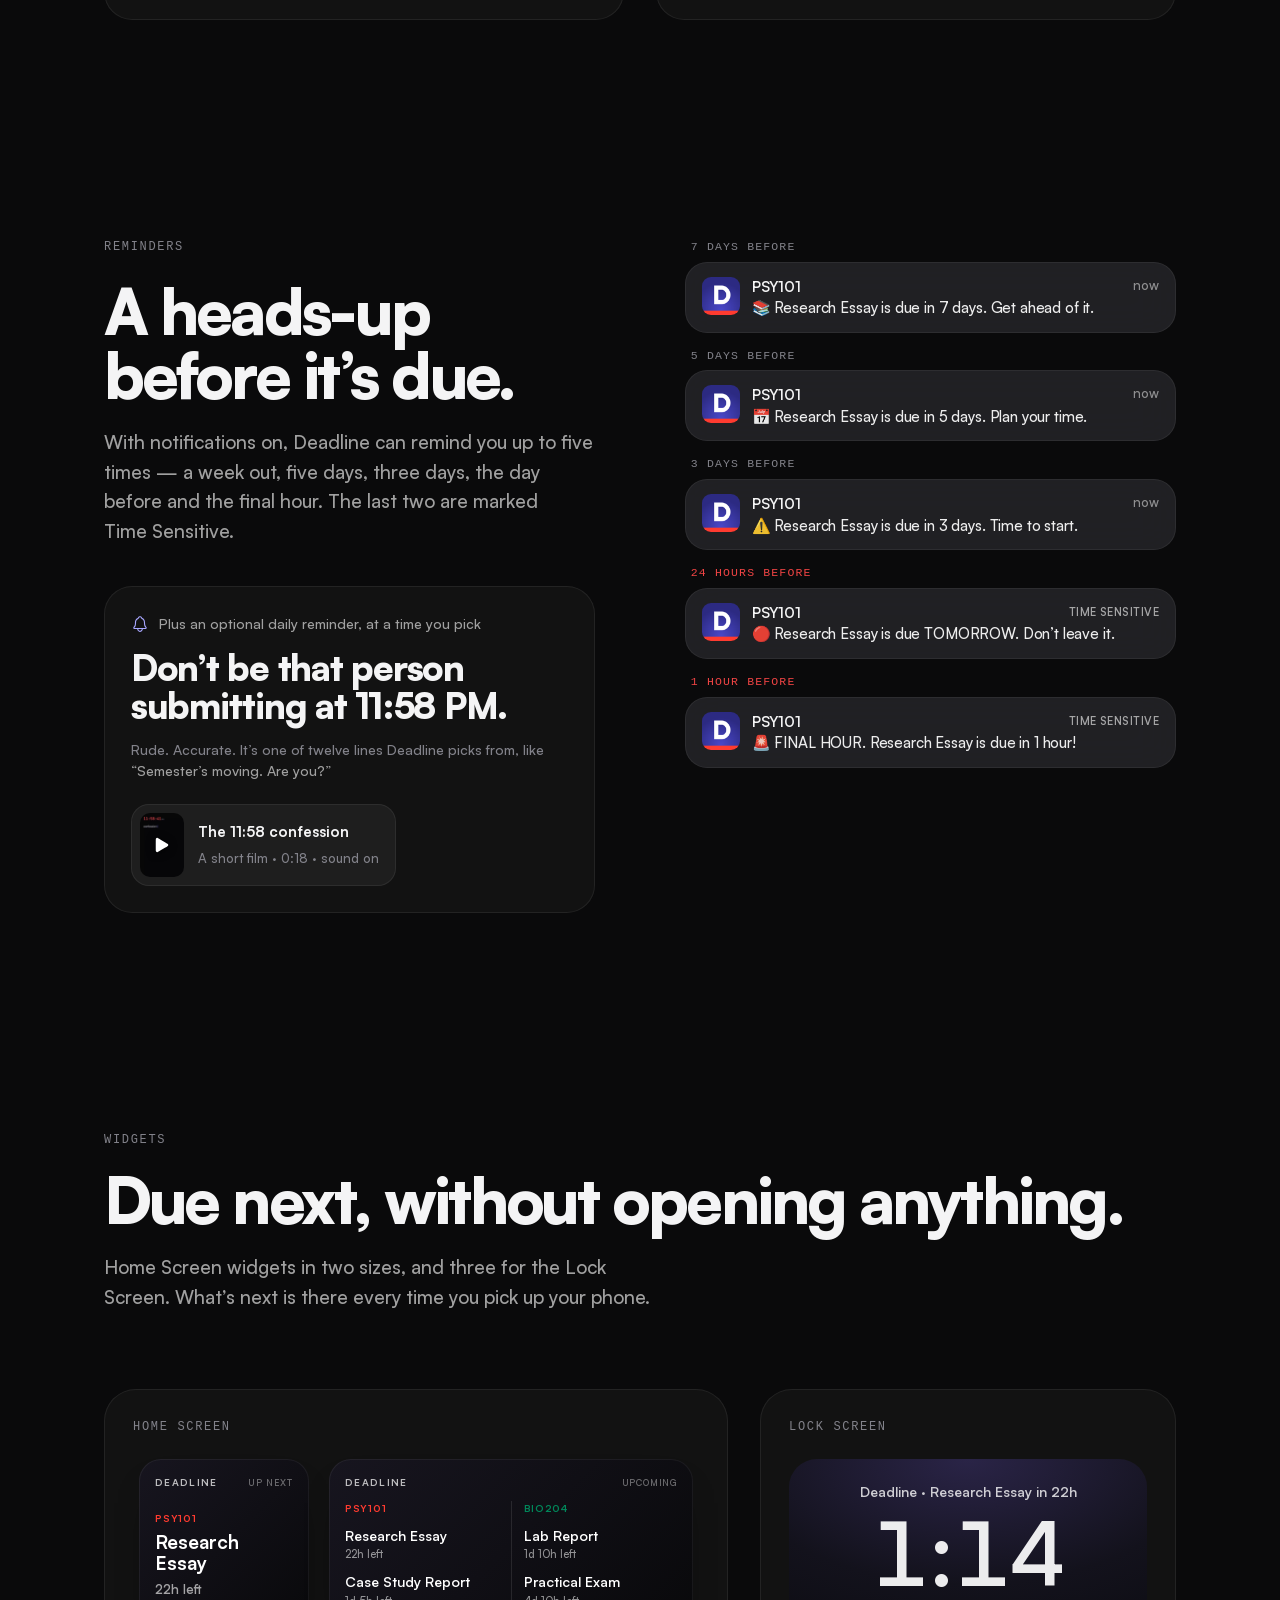
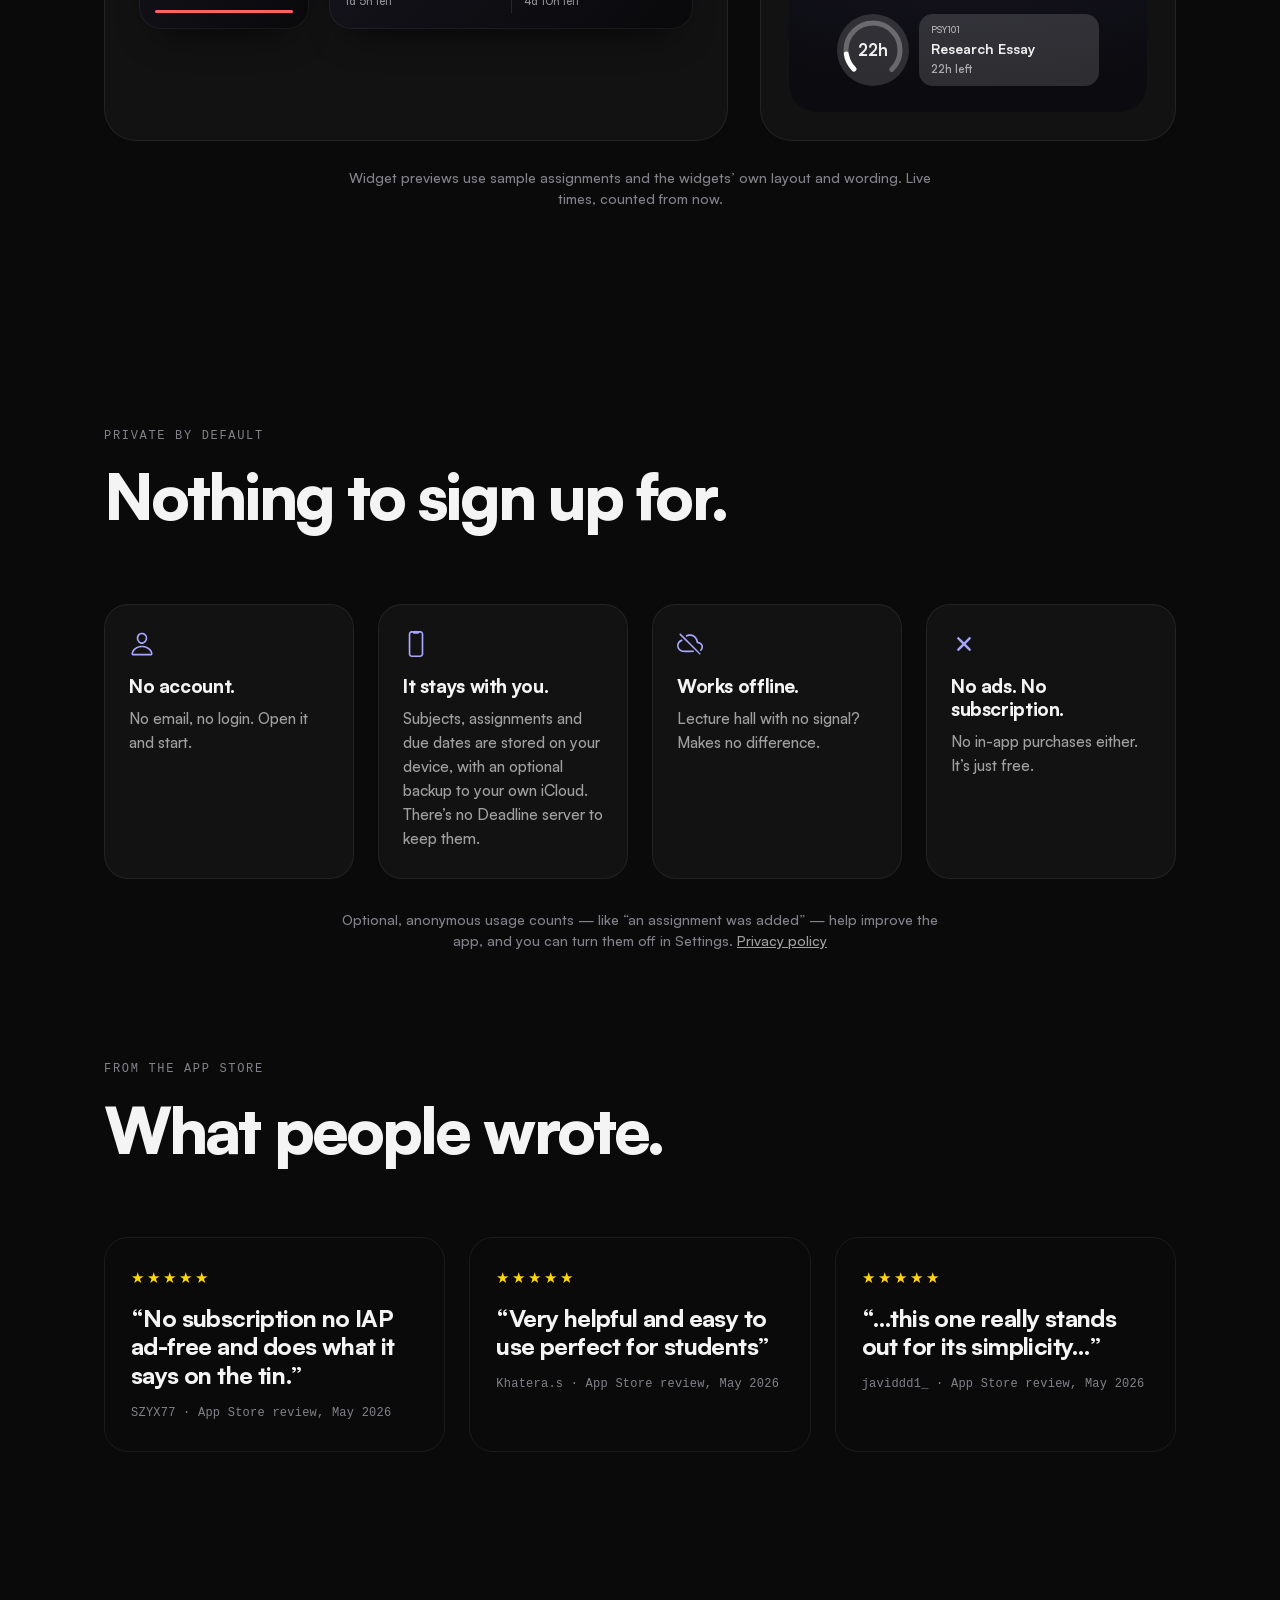
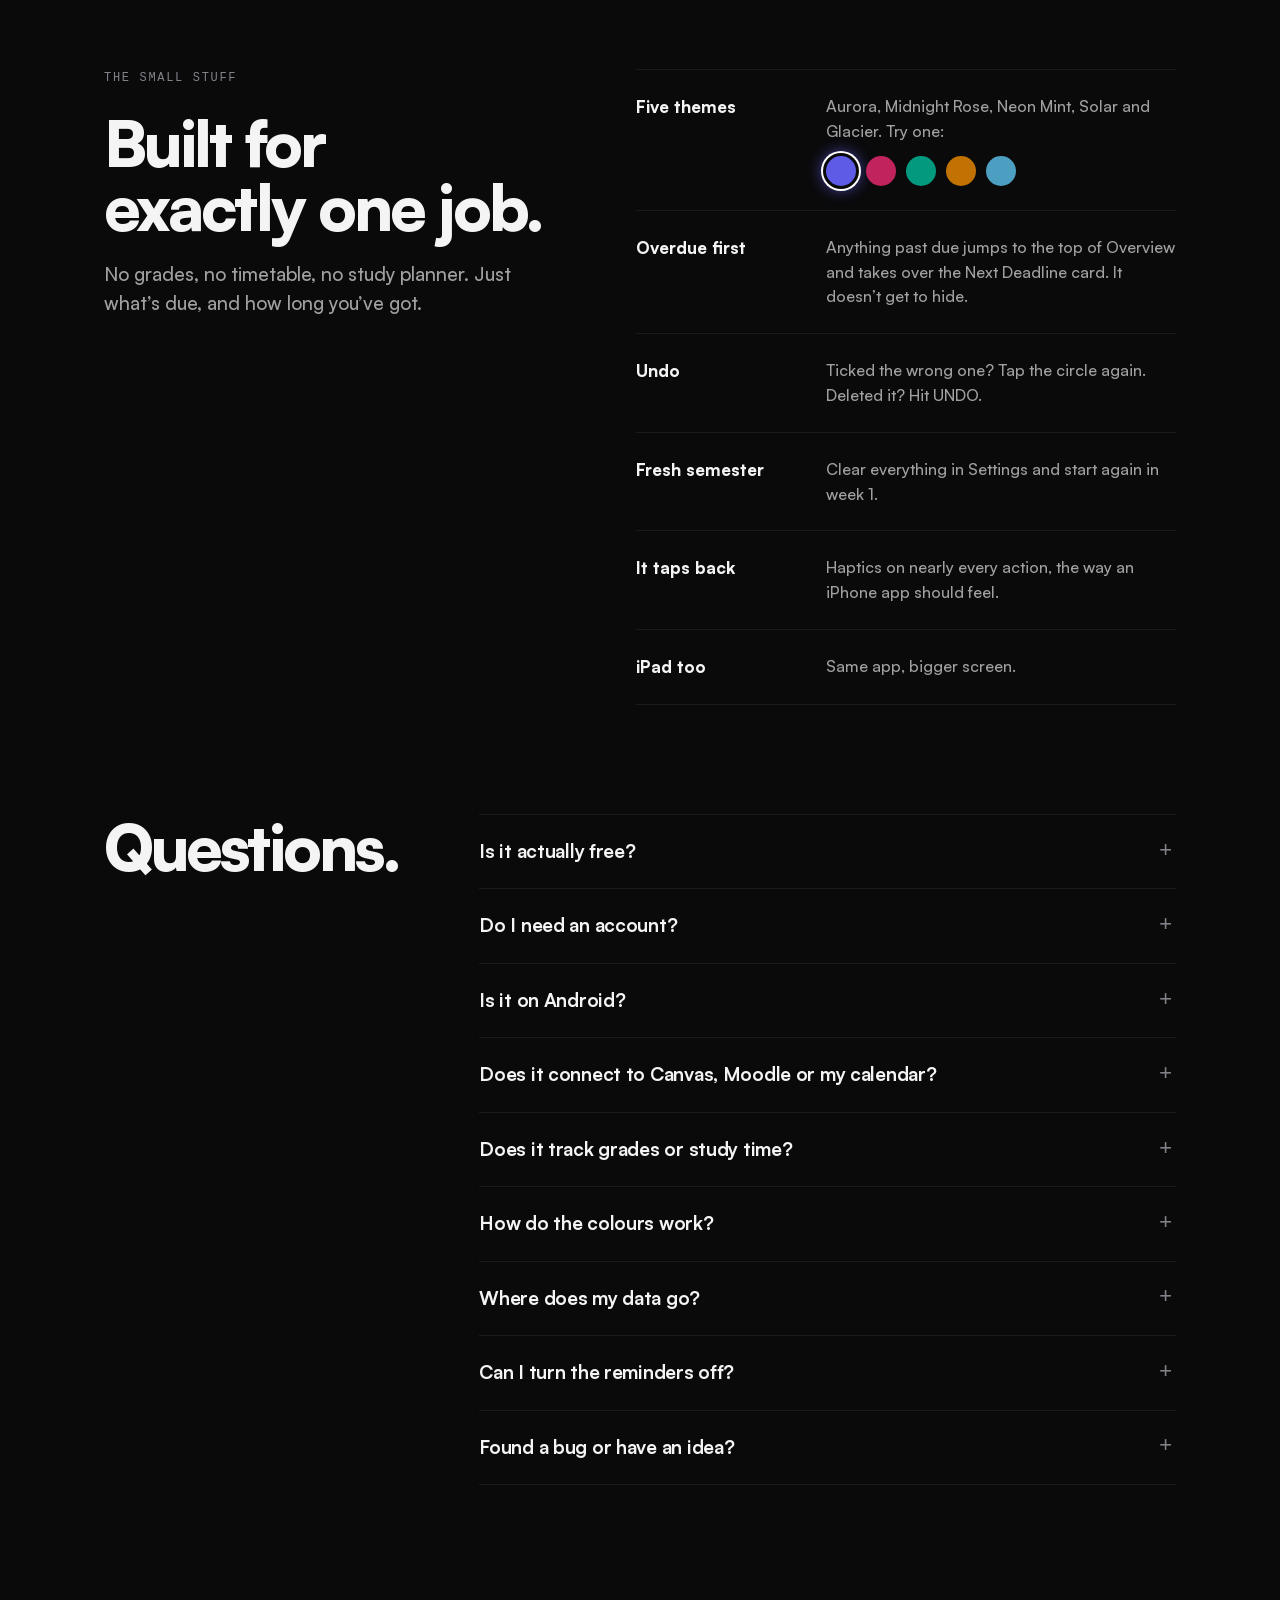
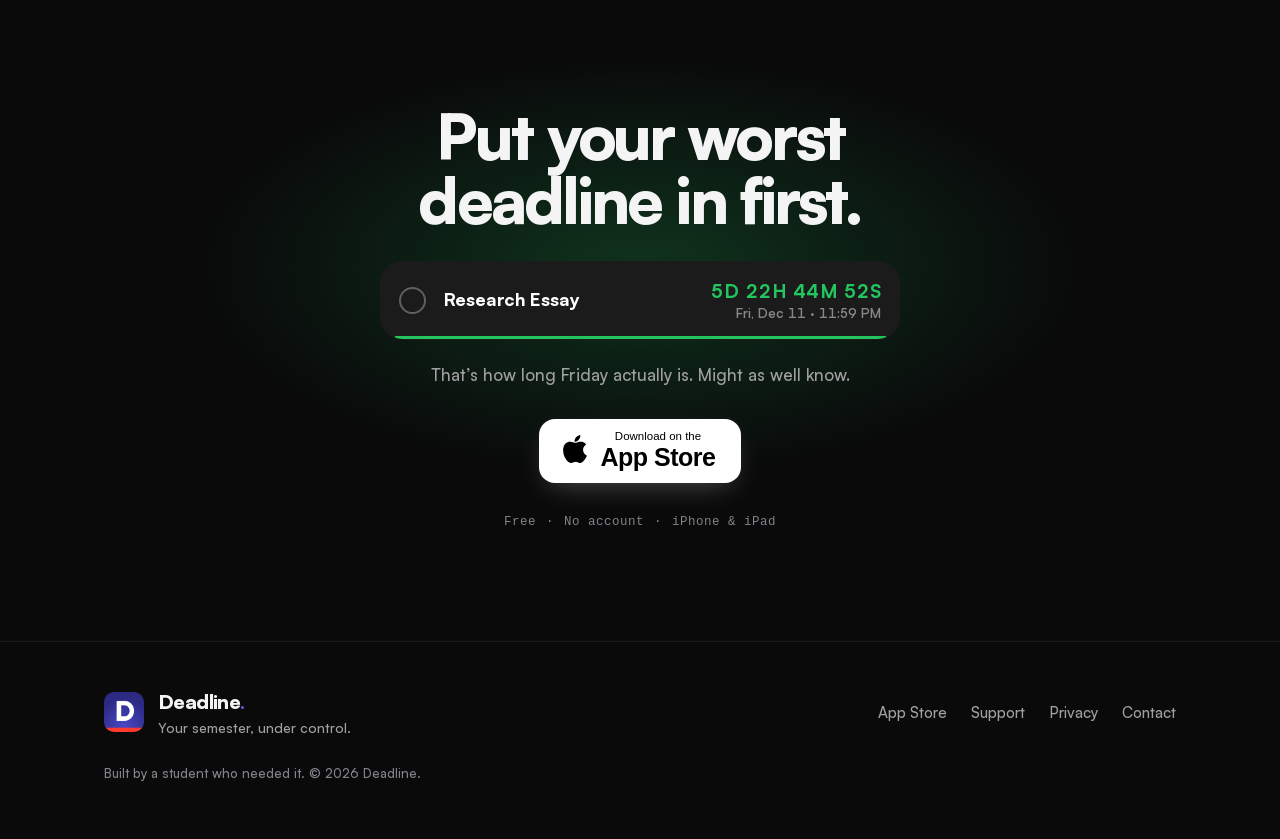
==== commit df51b3ee: "docs(website): update privacy and support for iCloud backups Deadline 1.8.0 adds optional manual iCl" ====
--- a/index.html
+++ b/index.html
@@ -327,7 +327,7 @@
     </div>
     <ul class="truths">
       <li class="reveal"><svg aria-hidden="true"><use href="assets/img/icons.svg#i-person-outline"/></svg><b>No account.</b><span>No email, no login. Open it and start.</span></li>
-      <li class="reveal"><svg aria-hidden="true"><use href="assets/img/icons.svg#i-phone-portrait-outline"/></svg><b>It stays on your phone.</b><span>Subjects, assignments and due dates are stored on your device. There’s no Deadline server to keep them.</span></li>
+      <li class="reveal"><svg aria-hidden="true"><use href="assets/img/icons.svg#i-phone-portrait-outline"/></svg><b>It stays with you.</b><span>Subjects, assignments and due dates are stored on your device, with an optional backup to your own iCloud. There’s no Deadline server to keep them.</span></li>
       <li class="reveal"><svg aria-hidden="true"><use href="assets/img/icons.svg#i-cloud-offline-outline"/></svg><b>Works offline.</b><span>Lecture hall with no signal? Makes no difference.</span></li>
       <li class="reveal"><svg aria-hidden="true"><use href="assets/img/icons.svg#i-close"/></svg><b>No ads. No subscription.</b><span>No in-app purchases either. It’s just free.</span></li>
     </ul>
